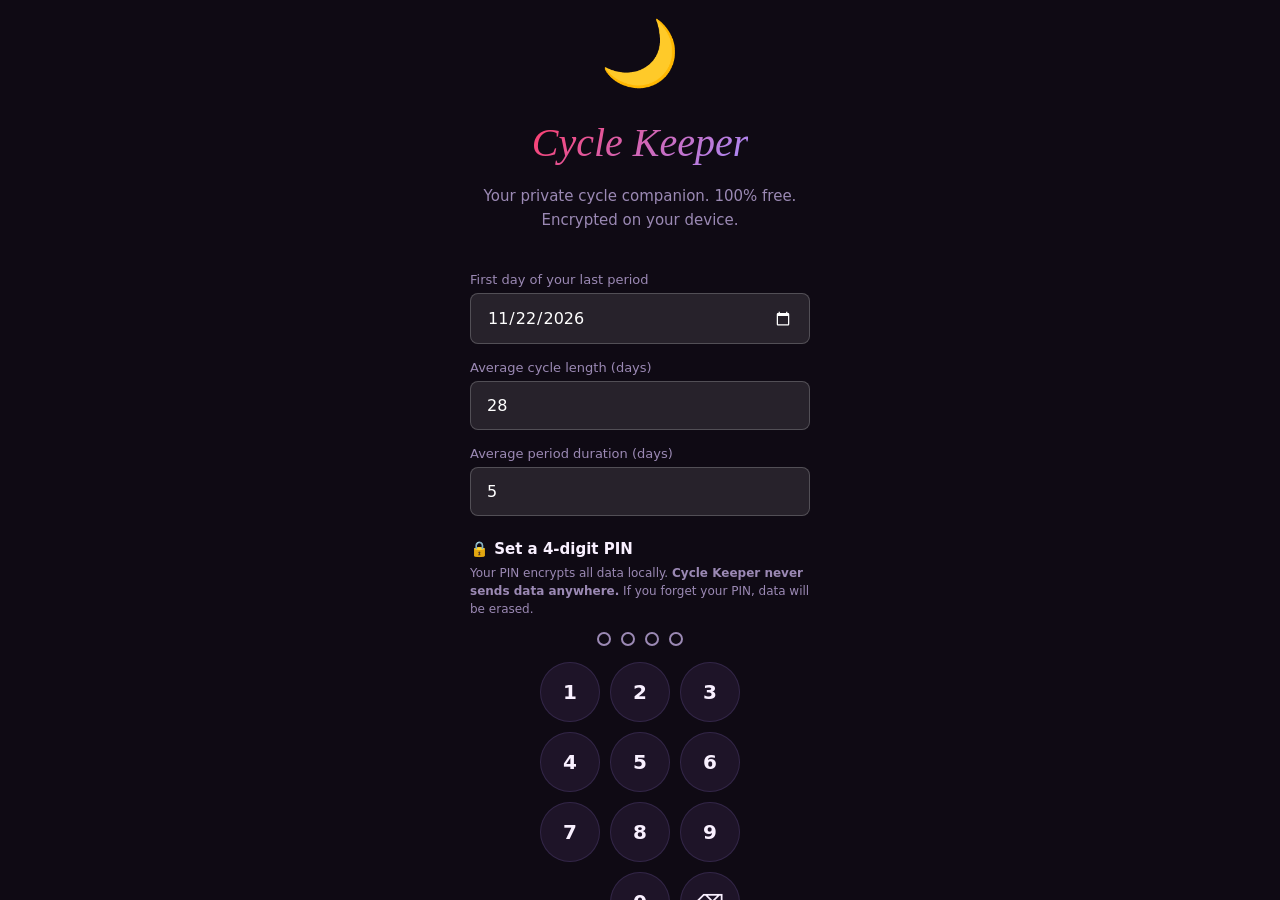
==== index.html @ 3907919e "Update references from Luna to Cycle Keeper for consistency across the application" ====
<!DOCTYPE html>
<html lang="en">
  <head>
    <meta charset="UTF-8" />
    <meta
      name="viewport"
      content="width=device-width, initial-scale=1.0, viewport-fit=cover"
    />

    <meta
      http-equiv="Content-Security-Policy"
      content="
    default-src 'none';
    script-src 'self' 'unsafe-inline';
    style-src 'self' 'unsafe-inline';
    font-src 'self' data:;
    img-src 'self' data:;
    manifest-src 'self';
    connect-src 'none';
    object-src 'none';
    base-uri 'self';
    form-action 'none';
  "
    />

    <meta name="apple-mobile-web-app-capable" content="yes" />
    <meta
      name="apple-mobile-web-app-status-bar-style"
      content="black-translucent"
    />
    <meta name="apple-mobile-web-app-title" content="Cycle Keeper" />
    <meta
      name="description"
      content="Her Cycle Keeper — Private, AES-encrypted period and cycle tracker. Zero data collection. Forever free."
    />

    <!-- Open Graph / Social Sharing -->
    <meta property="og:type" content="website" />
    <meta
      property="og:title"
      content="Her Cycle Keeper — Private Period & Cycle Tracker"
    />
    <meta
      property="og:description"
      content="AES-encrypted period tracker. Track your cycle with complete privacy. No accounts, no tracking, forever free."
    />
    <meta property="og:url" content="https://hercyclekeeper.web.app" />
    <meta
      property="og:image"
      content="https://hercyclekeeper.web.app/icons/icon-192.png"
    />

    <!-- Twitter Card -->
    <meta name="twitter:card" content="summary_large_image" />
    <meta
      name="twitter:title"
      content="Luna — Private Period & Cycle Tracker"
    />
    <meta
      name="twitter:description"
      content="AES-encrypted period tracker with zero data collection. Track your cycle privately, forever free."
    />
    <meta
      name="twitter:image"
      content="https://luna-cycle.app/icons/icon-192.png"
    />

    <!-- Canonical URL -->
    <link rel="canonical" href="https://luna-cycle.app" />

    <link rel="manifest" href="manifest.json" />
    <link rel="apple-touch-icon" href="icons/icon-192.png" />
    <title>Her Cycle Keeper — Private Period & Cycle Tracker</title>

    <!-- JSON-LD Schema for Search Engines -->
    <script type="application/ld+json">
      {
        "@context": "https://schema.org",
        "@type": "SoftwareApplication",
        "name": "Luna",
        "description": "Private, AES-encrypted period and cycle tracker. Zero data collection, forever free.",
        "url": "https://luna-cycle.app",
        "applicationCategory": "HealthApplication",
        "operatingSystem": "Web",
        "offers": {
          "@type": "Offer",
          "price": "0",
          "priceCurrency": "USD"
        },
        "aggregateRating": {
          "@type": "AggregateRating",
          "ratingValue": "5",
          "ratingCount": "1"
        },
        "image": "https://hercyclekeeper.web.app/icons/icon-192.png"
      }
    </script>

    <!-- PWA Install Prompt Listener - Must be early to catch the event -->
    <script>
      let deferredPrompt = null;

      // Check if app is already installed and hide button
      if (
        localStorage.getItem("luna_app_installed") === "true" ||
        window.matchMedia("(display-mode: standalone)").matches ||
        window.navigator.standalone === true
      ) {
        // Running as installed app or previously marked as installed
        window.addEventListener("DOMContentLoaded", () => {
          const btn = document.getElementById("install-btn");
          if (btn) btn.style.display = "none";
        });
      }

      window.addEventListener("beforeinstallprompt", (e) => {
        console.log(
          "✅ beforeinstallprompt event fired - PWA can be installed"
        );
        e.preventDefault();
        deferredPrompt = e;
      });

      window.addEventListener("appinstalled", () => {
        console.log("✅ App installed successfully");
        deferredPrompt = null;
        localStorage.setItem("luna_app_installed", "true");
        const btn = document.getElementById("install-btn");
        if (btn) btn.style.display = "none";
      });
    </script>

    <style>
      @font-face {
        font-family: "LunaDisplay";
        src: local("Georgia"), local("Times New Roman");
        font-weight: 400 700;
      }

      :root {
        --rose: #ff3d6b;
        --rose-light: #ff7096;
        --rose-pale: #ffe8ee;
        --coral: #ff6b4a;
        --amber: #ffb347;
        --lavender: #a78bfa;
        --teal: #2dd4bf;
        --fertile-green: #34d399;
        --ovulation: #f59e0b;
        --bg: #0f0a14;
        --bg2: #1a1025;
        --bg3: #231530;
        --card: #1e1428;
        --text: #f9f0ff;
        --text-muted: #9b89b4;
        --border: rgba(167, 139, 250, 0.15);
        --danger: #ff3d6b;
        --success: #34d399;
      }

      * {
        margin: 0;
        padding: 0;
        box-sizing: border-box;
        -webkit-tap-highlight-color: transparent;
      }

      body {
        font-family: "DM Sans", "Segoe UI", system-ui, sans-serif;
        background: var(--bg);
        color: var(--text);
        min-height: 100vh;
        overflow-x: hidden;
      }

      #app {
        position: relative;
        z-index: 1;
        max-width: 30rem;
        margin: 0 auto;
        padding: 0 0 6.25rem;
      }

      #lock-screen {
        position: fixed;
        inset: 0;
        background: var(--bg);
        z-index: 300;
        display: flex;
        flex-direction: column;
        align-items: center;
        justify-content: center;
        padding: 2rem 1.5rem;
        text-align: center;
      }
      #lock-screen.hidden {
        display: none;
      }

      .lock-icon {
        font-size: 3.5rem;
        margin-bottom: 1rem;
        animation: float 3s ease-in-out infinite;
      }
      @keyframes float {
        0%,
        100% {
          transform: translateY(0);
        }
        50% {
          transform: translateY(-0.5rem);
        }
      }

      .lock-logo {
        font-family: Georgia, serif;
        font-style: italic;
        font-size: 2.375rem;
        background: linear-gradient(135deg, var(--rose), var(--lavender));
        -webkit-background-clip: text;
        -webkit-text-fill-color: transparent;
        background-clip: text;
        margin-bottom: 0.5rem;
      }
      .lock-sub {
        font-size: 0.875rem;
        color: var(--text-muted);
        margin-bottom: 2rem;
        line-height: 1.6;
      }

      .pin-label {
        font-size: 0.8125rem;
        color: var(--text-muted);
        margin-bottom: 0.625rem;
      }
      .pin-dots {
        display: flex;
        gap: 0.875rem;
        justify-content: center;
        margin-bottom: 1.75rem;
      }
      .pin-dot {
        width: 1rem;
        height: 1rem;
        border-radius: 50%;
        border: 0.0625rem solid var(--text-muted);
        background: transparent;
        transition: all 0.2s;
      }
      .pin-dot.filled {
        background: var(--rose);
        border-color: var(--rose);
      }
      .pin-dot.error {
        background: var(--danger);
        border-color: var(--danger);
        animation: shake 0.4s ease;
      }
      @keyframes shake {
        0%,
        100% {
          transform: translateX(0);
        }
        25% {
          transform: translateX(-0.375rem);
        }
        75% {
          transform: translateX(0.375rem);
        }
      }

      .numpad {
        display: grid;
        grid-template-columns: repeat(3, 4.5rem);
        gap: 0.75rem;
        justify-content: center;
      }
      .num-btn {
        width: 4.5rem;
        height: 4.5rem;
        background: var(--card);
        border: 0.0625rem solid var(--border);
        border-radius: 50%;
        display: flex;
        flex-direction: column;
        align-items: center;
        justify-content: center;
        font-size: 1.375rem;
        font-weight: 600;
        cursor: pointer;
        transition: all 0.15s;
        user-select: none;
        color: var(--text);
      }
      .num-btn:active {
        transform: scale(0.88);
        background: rgba(255, 61, 107, 0.2);
        border-color: var(--rose);
      }
      .num-btn.del {
        font-size: 1.125rem;
      }
      .num-btn.empty {
        visibility: hidden;
      }

      .lock-error {
        margin-top: 1rem;
        font-size: 0.8125rem;
        color: var(--danger);
        min-height: 1.25rem;
        transition: opacity 0.3s;
      }

      .lock-first-time {
        margin-top: 1.25rem;
        font-size: 0.8125rem;
        color: var(--text-muted);
        line-height: 1.6;
      }
      .lock-first-time strong {
        color: var(--lavender);
      }

      #onboarding {
        position: fixed;
        inset: 0;
        background: var(--bg);
        z-index: 200;
        display: flex;
        flex-direction: column;
        align-items: center;
        justify-content: flex-start;
        padding: calc(env(safe-area-inset-top) + 1rem) 1.5rem
          calc(env(safe-area-inset-bottom) + 1.25rem);
        gap: 0.5rem;
        text-align: center;
        overflow-y: auto;
      }
      #onboarding.hidden {
        display: none;
      }

      .onboard-moon {
        font-size: 4rem;
        margin-bottom: 1.25rem;
        animation: pulse 3s ease-in-out infinite;
      }
      @keyframes pulse {
        0%,
        100% {
          transform: scale(1);
        }
        50% {
          transform: scale(1.08);
        }
      }
      .onboard-logo {
        font-family: Georgia, serif;
        font-style: italic;
        font-size: 2.5rem;
        background: linear-gradient(135deg, var(--rose), var(--lavender));
        -webkit-background-clip: text;
        -webkit-text-fill-color: transparent;
        background-clip: text;
        margin-bottom: 0.625rem;
      }
      .onboard-sub {
        font-size: 0.9375rem;
        color: var(--text-muted);
        margin-bottom: 2rem;
        line-height: 1.6;
        max-width: 20rem;
      }
      .onboard-form {
        width: 100%;
        max-width: 21.25rem;
        text-align: left;
      }
      .onboard-form label {
        font-size: 0.8125rem;
        color: var(--text-muted);
        display: block;
        margin-bottom: 0.375rem;
      }
      .onboard-form input {
        width: 100%;
        background: rgba(255, 255, 255, 0.1);
        border: 0.0625rem solid rgba(255, 255, 255, 0.2);
        border-radius: 0.5rem;
        padding: 0.875rem 1rem;
        color: white;
        font-family: inherit;
        font-size: 1rem;
        outline: none;
        margin-bottom: 1rem;
      }
      .onboard-form input:focus {
        border-color: rgba(255, 61, 107, 0.6);
      }
      .onboard-form input[type="date"]::-webkit-calendar-picker-indicator {
        filter: invert(1);
      }

      .pin-setup-title {
        font-size: 0.9375rem;
        font-weight: 600;
        margin: 0.5rem 0 0.375rem;
        color: var(--text);
      }
      .pin-setup-sub {
        font-size: 0.75rem;
        color: var(--text-muted);
        margin-bottom: 0.875rem;
        line-height: 1.5;
      }

      .setup-pin-wrap {
        display: flex;
        gap: 0.625rem;
        justify-content: center;
        margin-bottom: 1rem;
      }
      .setup-pin-dot {
        width: 0.875rem;
        height: 0.875rem;
        border-radius: 50%;
        border: 0.125rem solid var(--text-muted);
        background: transparent;
        transition: all 0.2s;
      }
      .setup-pin-dot.filled {
        background: var(--lavender);
        border-color: var(--lavender);
      }

      .onboard-numpad {
        display: grid;
        grid-template-columns: repeat(3, 3.75rem);
        gap: 0.625rem;
        justify-content: center;
        margin-bottom: 1rem;
      }
      .onboard-numpad .num-btn {
        width: 3.75rem;
        height: 3.75rem;
        font-size: 1.25rem;
      }

      .onboard-start {
        width: 100%;
        background: linear-gradient(135deg, var(--rose), #c82050);
        color: white;
        border: none;
        border-radius: 1rem;
        padding: 1rem;
        font-family: inherit;
        font-size: 1rem;
        font-weight: 600;
        cursor: pointer;
        transition: all 0.2s;
        margin-top: 0.25rem;
      }
      .onboard-start:active {
        transform: scale(0.97);
      }
      .onboard-start:disabled {
        opacity: 0.4;
        cursor: not-allowed;
      }
      .privacy-note {
        font-size: 0.6875rem;
        color: var(--text-muted);
        margin-top: 0.875rem;
        line-height: 1.6;
        max-width: 20rem;
      }
      .privacy-note span {
        color: var(--teal);
      }

      #timeout-banner {
        position: fixed;
        top: 0;
        left: 50%;
        transform: translateX(-50%);
        width: 100%;
        max-width: 30rem;
        background: rgba(245, 158, 11, 0.15);
        border-bottom: 0.0625rem solid rgba(245, 158, 11, 0.4);
        padding: 0.625rem 1rem;
        font-size: 0.8125rem;
        color: var(--amber);
        display: none;
        z-index: 99;
        text-align: center;
      }
      #timeout-banner.visible {
        display: block;
      }

      #modal-overlay {
        position: fixed;
        inset: 0;
        background: rgba(0, 0, 0, 0.7);
        backdrop-filter: blur(0.5rem);
        z-index: 400;
        display: flex;
        align-items: center;
        justify-content: center;
        padding: 1.5rem;
        opacity: 0;
        pointer-events: none;
        transition: opacity 0.2s;
      }
      #modal-overlay.visible {
        opacity: 1;
        pointer-events: all;
      }
      .modal-box {
        background: var(--card);
        border: 0.0625rem solid var(--border);
        border-radius: 1.5rem;
        padding: 1.75rem 1.5rem;
        max-width: 20rem;
        width: 100%;
        text-align: center;
        transform: translateY(1.25rem);
        transition: transform 0.25s;
      }
      #modal-overlay.visible .modal-box {
        transform: translateY(0);
      }
      .modal-icon {
        font-size: 2.5rem;
        margin-bottom: 0.75rem;
      }
      .modal-title {
        font-family: Georgia, serif;
        font-size: 1.25rem;
        margin-bottom: 0.5rem;
      }
      .modal-msg {
        font-size: 0.875rem;
        color: var(--text-muted);
        line-height: 1.6;
        margin-bottom: 1.375rem;
      }
      .modal-btns {
        display: flex;
        gap: 0.625rem;
      }
      .modal-btn {
        flex: 1;
        padding: 0.8125rem;
        border-radius: 0.875rem;
        border: none;
        font-family: inherit;
        font-size: 0.875rem;
        font-weight: 600;
        cursor: pointer;
        transition: all 0.2s;
      }
      .modal-btn.primary {
        background: linear-gradient(135deg, var(--rose), #c82050);
        color: white;
      }
      .modal-btn.secondary {
        background: rgba(255, 255, 255, 0.08);
        color: var(--text);
      }
      .modal-btn:active {
        transform: scale(0.95);
      }

      .header {
        padding: 1.25rem 1.25rem 0;
        display: flex;
        align-items: center;
        justify-content: space-between;
      }
      .logo {
        font-family: Georgia, serif;
        font-style: italic;
        font-size: 1.75rem;
        background: linear-gradient(135deg, var(--rose), var(--lavender));
        -webkit-background-clip: text;
        -webkit-text-fill-color: transparent;
        background-clip: text;
      }

      .status-card {
        margin: 1.25rem 1rem 0;
        background: linear-gradient(135deg, #2a1040 0%, #1a0828 100%);
        border: 0.0625rem solid var(--border);
        border-radius: 1.5rem;
        padding: 1.375rem 1.375rem 1.25rem;
        position: relative;
        overflow: hidden;
      }
      .status-phase {
        font-size: 0.75rem;
        text-transform: uppercase;
        letter-spacing: 0.125rem;
        color: var(--text-muted);
        margin-bottom: 0.375rem;
      }
      .status-title {
        font-family: Georgia, serif;
        font-size: 1.625rem;
        font-weight: 700;
        margin-bottom: 0.25rem;
      }
      .status-subtitle {
        font-size: 0.875rem;
        color: var(--text-muted);
        margin-bottom: 1.125rem;
      }
      .status-row {
        display: flex;
        gap: 0.75rem;
      }
      .status-pill {
        flex: 1;
        background: rgba(255, 255, 255, 0.07);
        border-radius: 0.875rem;
        padding: 0.625rem 0.75rem;
        text-align: center;
      }
      .status-pill .val {
        font-size: 1.375rem;
        font-weight: 600;
        line-height: 1;
      }
      .status-pill .lbl {
        font-size: 0.6875rem;
        color: var(--text-muted);
        margin-top: 0.1875rem;
      }

      .cycle-bar-wrap {
        margin: 1.125rem 1rem 0;
        background: var(--card);
        border: 0.0625rem solid var(--border);
        border-radius: 1rem;
        padding: 1rem 1.125rem;
      }
      .cycle-bar-labels {
        display: flex;
        justify-content: space-between;
        font-size: 0.6875rem;
        color: var(--text-muted);
        margin-bottom: 0.625rem;
        text-transform: uppercase;
        letter-spacing: 0.0625rem;
      }
      .cycle-bar {
        height: 0.625rem;
        background: rgba(255, 255, 255, 0.08);
        border-radius: 999px;
        overflow: hidden;
        position: relative;
      }
      .bar-legend {
        display: flex;
        flex-wrap: wrap;
        gap: 0.5rem;
        margin-top: 0.75rem;
      }
      .legend-item {
        display: flex;
        align-items: center;
        gap: 0.3125rem;
        font-size: 0.6875rem;
        color: var(--text-muted);
      }
      .legend-dot {
        width: 0.5rem;
        height: 0.5rem;
        border-radius: 50%;
        flex-shrink: 0;
      }
      .today-marker {
        position: absolute;
        top: -0.1875rem;
        width: 0.125rem;
        height: 1rem;
        background: white;
        border-radius: 0.125rem;
      }

      .calendar-wrap {
        margin: 2rem 1rem 0;
      }
      .cal-header {
        display: flex;
        align-items: center;
        justify-content: space-between;
        margin-bottom: 1rem;
      }
      .cal-month {
        font-family: Georgia, serif;
        font-size: 1.25rem;
        font-weight: 700;
      }
      .cal-nav {
        display: flex;
        gap: 0.5rem;
      }
      .cal-nav-btn {
        width: 2.25rem;
        height: 2.25rem;
        background: var(--card);
        border: 0.0625rem solid var(--border);
        border-radius: 0.625rem;
        display: flex;
        align-items: center;
        justify-content: center;
        cursor: pointer;
        font-size: 1rem;
        transition: all 0.2s;
        color: var(--text);
      }
      .cal-nav-btn:active {
        transform: scale(0.9);
        background: var(--rose);
      }
      .cal-weekdays {
        display: grid;
        grid-template-columns: repeat(7, 1fr);
        text-align: center;
        font-size: 0.6875rem;
        text-transform: uppercase;
        letter-spacing: 0.0625rem;
        color: var(--text-muted);
        margin-bottom: 0.5rem;
        padding: 0 0.125rem;
      }
      .cal-grid {
        display: grid;
        grid-template-columns: repeat(7, 1fr);
        gap: 0.1875rem;
        padding: 0 0.125rem;
      }
      .cal-day {
        aspect-ratio: 1;
        display: flex;
        align-items: center;
        justify-content: center;
        border-radius: 50%;
        font-size: 0.875rem;
        font-weight: 500;
        cursor: pointer;
        position: relative;
        transition: all 0.18s;
        user-select: none;
      }
      .cal-day:active {
        transform: scale(0.85);
      }
      .cal-day.empty {
        pointer-events: none;
      }
      .cal-day.other-month {
        color: rgba(255, 255, 255, 0.2);
      }
      .cal-day.period {
        background: linear-gradient(
          135deg,
          rgba(255, 61, 107, 0.85),
          rgba(255, 107, 74, 0.85)
        );
        color: white;
      }
      .cal-day.fertile {
        background: rgba(52, 211, 153, 0.2);
        color: #34d399;
        border: 0.09375rem solid rgba(52, 211, 153, 0.4);
      }
      .cal-day.ovulation {
        background: rgba(245, 158, 11, 0.85);
        color: white;
      }
      .cal-day.predicted-period {
        background: rgba(255, 61, 107, 0.15);
        color: var(--rose-light);
        border: 0.09375rem dashed rgba(255, 61, 107, 0.5);
      }
      .cal-day.today::after {
        content: "";
        position: absolute;
        bottom: 0.125rem;
        width: 0.25rem;
        height: 0.25rem;
        background: white;
        border-radius: 50%;
      }
      .cal-day.has-log::before {
        content: "";
        position: absolute;
        top: 0.125rem;
        right: 0.125rem;
        width: 0.3125rem;
        height: 0.3125rem;
        background: var(--lavender);
        border-radius: 50%;
      }
      .cal-day.selected-log {
        box-shadow: 0 0 0 0.15625rem var(--lavender);
      }

      .log-panel {
        margin: 0.875rem 1rem 0;
        background: var(--card);
        border: 0.0625rem solid var(--border);
        border-radius: 1.25rem;
        padding: 1.125rem;
        display: none;
        animation: slideUp 0.25s ease;
      }
      .log-panel.visible {
        display: block;
      }
      @keyframes slideUp {
        from {
          opacity: 0;
          transform: translateY(0.75rem);
        }
        to {
          opacity: 1;
          transform: translateY(0);
        }
      }
      .log-date-title {
        font-family: Georgia, serif;
        font-size: 1.125rem;
        margin-bottom: 0.875rem;
      }
      .log-options {
        display: grid;
        grid-template-columns: repeat(3, 1fr);
        gap: 0.5rem;
        margin-bottom: 0.875rem;
      }
      .log-btn {
        padding: 0.625rem 0.375rem;
        border-radius: 0.75rem;
        text-align: center;
        background: rgba(255, 255, 255, 0.06);
        border: 0.09375rem solid var(--border);
        cursor: pointer;
        font-size: 0.75rem;
        transition: all 0.2s;
        user-select: none;
      }
      .log-btn .icon {
        font-size: 1.25rem;
        display: block;
        margin-bottom: 0.25rem;
      }
      #log-flow-icon {
        display: block;
        white-space: nowrap;
        letter-spacing: -0.22em;
        color: var(--rose);
      }
      .log-btn:active {
        transform: scale(0.93);
      }
      .log-btn.active-flow {
        border-color: var(--rose);
        background: rgba(255, 61, 107, 0.15);
        color: var(--rose-light);
      }
      .log-btn.active-symptom {
        border-color: var(--lavender);
        background: rgba(167, 139, 250, 0.15);
        color: var(--lavender);
      }
      .log-btn.active-mood {
        border-color: var(--teal);
        background: rgba(45, 212, 191, 0.15);
        color: var(--teal);
      }
      .log-btn.mood-btn {
        grid-column: auto;
      }
      .mood-sub {
        display: block;
        font-size: 0.6875rem;
        color: var(--text-muted);
        margin-top: 0.125rem;
      }
      .mood-modal-wrap {
        margin-top: 0.5rem;
      }
      .mood-modal-value {
        font-size: 0.8125rem;
        margin-bottom: 0.5rem;
        color: var(--text-muted);
      }
      .mood-modal-slider {
        width: 100%;
        cursor: pointer;
      }
      .flow-modal-wrap {
        margin-top: 0.5rem;
      }
      .flow-modal-value {
        font-size: 0.8125rem;
        margin-bottom: 0.5rem;
        color: var(--text-muted);
        white-space: nowrap;
        letter-spacing: -0.22em;
      }
      .flow-modal-slider {
        width: 100%;
        cursor: pointer;
      }
      .pain-modal-wrap {
        margin-top: 0.5rem;
      }
      .pain-modal-value {
        font-size: 0.8125rem;
        margin-bottom: 0.5rem;
        color: var(--text-muted);
      }
      .pain-modal-slider {
        width: 100%;
        cursor: pointer;
      }
      .log-note {
        width: 100%;
        background: rgba(255, 255, 255, 0.05);
        border: 0.0625rem solid var(--border);
        border-radius: 0.75rem;
        padding: 0.625rem 0.875rem;
        color: var(--text);
        font-family: inherit;
        font-size: 0.875rem;
        resize: none;
        outline: none;
        margin-bottom: 0.625rem;
      }
      .log-note:focus {
        border-color: rgba(167, 139, 250, 0.5);
      }
      .log-save-btn {
        width: 100%;
        background: linear-gradient(135deg, var(--rose), #c82050);
        color: white;
        border: none;
        border-radius: 0.875rem;
        padding: 0.8125rem;
        font-family: inherit;
        font-size: 0.9375rem;
        font-weight: 600;
        cursor: pointer;
        transition: all 0.2s;
      }
      .log-save-btn:active {
        transform: scale(0.97);
      }
      .note-limit {
        font-size: 0.6875rem;
        color: var(--text-muted);
        text-align: right;
        margin-top: -0.5rem;
        margin-bottom: 0.5rem;
      }

      .insights-wrap {
        margin: 1rem 1rem 0;
        display: none;
      }
      .insights-wrap.visible {
        display: block;
      }
      .insight-card {
        background: var(--card);
        border: 0.0625rem solid var(--border);
        border-radius: 1.25rem;
        padding: 1.125rem;
        margin-bottom: 0.75rem;
        overflow: visible;
      }
      .insight-card h3 {
        font-family: Georgia, serif;
        font-size: 1rem;
        margin-bottom: 0.75rem;
      }
      .stat-grid {
        display: grid;
        grid-template-columns: 1fr 1fr;
        gap: 0.625rem;
      }
      .stat-box {
        background: rgba(255, 255, 255, 0.05);
        border-radius: 0.875rem;
        padding: 0.875rem;
        text-align: center;
      }
      .stat-box .big {
        font-size: 1.75rem;
        font-weight: 700;
        line-height: 1;
        margin-bottom: 0.25rem;
      }
      .stat-box .sm {
        font-size: 0.6875rem;
        color: var(--text-muted);
        text-transform: uppercase;
        letter-spacing: 0.0625rem;
      }
      .history-row {
        display: flex;
        justify-content: space-between;
        align-items: center;
        padding: 0.625rem 0;
        border-bottom: 0.0625rem solid var(--border);
        font-size: 0.875rem;
      }
      .history-row:last-child {
        border-bottom: none;
      }
      .history-len {
        font-weight: 600;
        padding: 0.1875rem 0.625rem;
        border-radius: 0.5rem;
        font-size: 0.8125rem;
      }
      .info-box {
        background: rgba(167, 139, 250, 0.1);
        border: 0.0625rem solid rgba(167, 139, 250, 0.25);
        border-radius: 0.875rem;
        padding: 0.875rem;
        font-size: 0.8125rem;
        color: #c4b5fd;
        line-height: 1.6;
      }

      .settings-wrap {
        margin: 1rem 1rem 0;
        display: none;
      }
      .settings-wrap.visible {
        display: block;
      }
      .settings-section {
        background: var(--card);
        border: 0.0625rem solid var(--border);
        border-radius: 1.25rem;
        padding: 1.125rem;
        margin-bottom: 0.75rem;
      }
      .settings-section h3 {
        font-family: Georgia, serif;
        font-size: 1rem;
        margin-bottom: 1rem;
      }
      .field-label {
        font-size: 0.8125rem;
        color: var(--text-muted);
        margin-bottom: 0.375rem;
      }
      .field-input {
        width: 100%;
        background: rgba(255, 255, 255, 0.1);
        border: 0.0625rem solid rgba(255, 255, 255, 0.2);
        border-radius: 0.5rem;
        padding: 0.75rem 0.875rem;
        color: white;
        font-family: inherit;
        font-size: 0.9375rem;
        outline: none;
        margin-bottom: 0.875rem;
      }
      .field-input:focus {
        border-color: rgba(255, 61, 107, 0.5);
      }
      .field-input[type="date"]::-webkit-calendar-picker-indicator {
        filter: invert(1);
      }
      .apply-btn {
        width: 100%;
        background: linear-gradient(135deg, var(--rose), #c82050);
        color: white;
        border: none;
        border-radius: 0.875rem;
        padding: 0.8125rem;
        font-family: inherit;
        font-size: 0.9375rem;
        font-weight: 600;
        cursor: pointer;
        transition: all 0.2s;
      }
      .apply-btn:active {
        transform: scale(0.97);
      }
      .danger-btn {
        width: 100%;
        background: rgba(255, 61, 107, 0.1);
        border: 0.0625rem solid rgba(255, 61, 107, 0.4);
        color: var(--rose);
        border-radius: 0.875rem;
        padding: 0.8125rem;
        font-family: inherit;
        font-size: 0.9375rem;
        font-weight: 600;
        cursor: pointer;
        transition: all 0.2s;
        margin-top: 0.625rem;
      }
      .danger-btn:active {
        transform: scale(0.97);
      }
      .sec-badge {
        display: inline-flex;
        align-items: center;
        gap: 0.375rem;
        background: rgba(52, 211, 153, 0.12);
        border: 0.0625rem solid rgba(52, 211, 153, 0.3);
        border-radius: 0.5rem;
        padding: 0.25rem 0.625rem;
        font-size: 0.6875rem;
        color: var(--teal);
        margin-bottom: 0.75rem;
      }

      .bottom-nav {
        position: fixed;
        bottom: 0;
        left: 50%;
        transform: translateX(-50%);
        width: 100%;
        max-width: 30rem;
        background: rgba(26, 16, 37, 0.92);
        backdrop-filter: blur(1.25rem);
        -webkit-backdrop-filter: blur(1.25rem);
        border-top: 0.0625rem solid var(--border);
        display: flex;
        padding: 0.625rem 0 max(0.625rem, env(safe-area-inset-bottom));
        z-index: 100;
      }
      .bnav-item {
        flex: 1;
        display: flex;
        flex-direction: column;
        align-items: center;
        gap: 0.1875rem;
        cursor: pointer;
        font-size: 0.625rem;
        color: var(--text-muted);
        transition: all 0.2s;
        user-select: none;
        padding: 0.25rem 0;
      }
      .bnav-item .icon {
        width: 1.5rem;
        height: 1.5rem;
        display: flex;
        align-items: center;
        justify-content: center;
        stroke: currentColor;
        stroke-width: 1.5;
        fill: none;
        line-height: 1;
      }
      .bnav-item.active {
        color: var(--rose-light);
      }

      @media (min-width: 600px) {
        #app,
        .bottom-nav {
          max-width: 37.5rem;
        }
        .cal-day {
          font-size: 0.9375rem;
        }
      }
    </style>
  </head>
  <body>
    <div id="timeout-banner">
      ⏱️ Session expires in <span id="timeout-count">60</span>s of inactivity —
      tap to reset
    </div>

    <div id="modal-overlay">
      <div class="modal-box">
        <div class="modal-icon" id="modal-icon">⚠️</div>
        <div class="modal-title" id="modal-title">Are you sure?</div>
        <div class="modal-msg" id="modal-msg"></div>
        <div class="modal-btns">
          <button class="modal-btn secondary" id="modal-cancel">Cancel</button>
          <button class="modal-btn primary" id="modal-confirm">Confirm</button>
        </div>
      </div>
    </div>

    <div id="lock-screen">
      <div class="lock-icon" id="lock-icon">🔐</div>
      <div class="lock-logo">Cycle Keeper</div>
      <div class="lock-sub" id="lock-sub">
        Enter your PIN to unlock<br />your private health data
      </div>
      <div class="pin-label" id="pin-label">PIN</div>
      <div class="pin-dots" id="pin-dots">
        <div class="pin-dot" id="d0"></div>
        <div class="pin-dot" id="d1"></div>
        <div class="pin-dot" id="d2"></div>
        <div class="pin-dot" id="d3"></div>
      </div>
      <div class="numpad" id="numpad">
        <div class="num-btn" onclick="pinInput('1')">1</div>
        <div class="num-btn" onclick="pinInput('2')">2</div>
        <div class="num-btn" onclick="pinInput('3')">3</div>
        <div class="num-btn" onclick="pinInput('4')">4</div>
        <div class="num-btn" onclick="pinInput('5')">5</div>
        <div class="num-btn" onclick="pinInput('6')">6</div>
        <div class="num-btn" onclick="pinInput('7')">7</div>
        <div class="num-btn" onclick="pinInput('8')">8</div>
        <div class="num-btn" onclick="pinInput('9')">9</div>
        <div class="num-btn empty"></div>
        <div class="num-btn" onclick="pinInput('0')">0</div>
        <div class="num-btn del" onclick="pinDelete()">⌫</div>
      </div>
      <div class="lock-error" id="lock-error"></div>
      <div style="text-align: center; margin-top: 1.25rem">
        <button
          onclick="forgotPinFlow()"
          style="
            background: none;
            border: none;
            color: var(--text-muted);
            font-size: 0.8125rem;
            cursor: pointer;
            text-decoration: underline;
            padding: 0;
          "
        >
          Forgot PIN?
        </button>
      </div>
    </div>

    <!-- ONBOARDING -->
    <div id="onboarding" class="hidden">
      <div class="onboard-moon">🌙</div>
      <div class="onboard-logo">Cycle Keeper</div>
      <p class="onboard-sub">
        Your private cycle companion. 100% free. Encrypted on your device.
      </p>
      <div class="onboard-form">
        <label for="ob-last-period">First day of your last period</label>
        <input type="date" id="ob-last-period" autocomplete="off" />
        <label for="ob-cycle-len">Average cycle length (days)</label>
        <input
          type="number"
          id="ob-cycle-len"
          value="28"
          min="20"
          max="45"
          autocomplete="off"
        />
        <label for="ob-period-dur">Average period duration (days)</label>
        <input
          type="number"
          id="ob-period-dur"
          value="5"
          min="1"
          max="10"
          autocomplete="off"
        />

        <div class="pin-setup-title">🔒 Set a 4-digit PIN</div>
        <div class="pin-setup-sub">
          Your PIN encrypts all data locally.
          <strong>Cycle Keeper never sends data anywhere.</strong> If you forget
          your PIN, data will be erased.
        </div>
        <div class="setup-pin-wrap" id="setup-pin-dots">
          <div class="setup-pin-dot" id="sp0"></div>
          <div class="setup-pin-dot" id="sp1"></div>
          <div class="setup-pin-dot" id="sp2"></div>
          <div class="setup-pin-dot" id="sp3"></div>
        </div>
        <div class="onboard-numpad">
          <div class="num-btn" onclick="setupPinInput('1')">1</div>
          <div class="num-btn" onclick="setupPinInput('2')">2</div>
          <div class="num-btn" onclick="setupPinInput('3')">3</div>
          <div class="num-btn" onclick="setupPinInput('4')">4</div>
          <div class="num-btn" onclick="setupPinInput('5')">5</div>
          <div class="num-btn" onclick="setupPinInput('6')">6</div>
          <div class="num-btn" onclick="setupPinInput('7')">7</div>
          <div class="num-btn" onclick="setupPinInput('8')">8</div>
          <div class="num-btn" onclick="setupPinInput('9')">9</div>
          <div class="num-btn empty"></div>
          <div class="num-btn" onclick="setupPinInput('0')">0</div>
          <div class="num-btn del" onclick="setupPinDelete()">⌫</div>
        </div>
        <button
          class="onboard-start"
          id="onboard-start-btn"
          onclick="startApp()"
          disabled
        >
          Start Tracking ✨
        </button>
      </div>
      <p class="privacy-note">
        🔒 <span>AES-256-GCM encrypted.</span> Data never leaves your device. No
        accounts, no tracking, forever free.
      </p>
    </div>

    <!-- MAIN APP -->
    <div id="app" style="display: none">
      <div class="header">
        <div class="logo">Cycle Keeper</div>
        <button
          id="install-btn"
          onclick="installApp()"
          style="
            background: linear-gradient(135deg, var(--rose), var(--coral));
            border: none;
            color: white;
            padding: 0.5rem 1rem;
            border-radius: 0.5rem;
            font-size: 0.75rem;
            font-weight: 600;
            cursor: pointer;
            transition: opacity 0.2s;
          "
        >
          Install App
        </button>
      </div>

      <!-- In-app Reminder Banner -->
      <div
        id="reminder-banner"
        style="
          display: none;
          background: linear-gradient(135deg, var(--amber), #f59e0b);
          padding: 0.875rem 1.25rem;
          border-radius: 0.75rem;
          margin: 0 1.25rem 1rem;
          color: white;
          font-weight: 600;
          text-align: center;
        "
      >
        ⏰ <span id="reminder-text">Your period is expected soon</span>
      </div>

      <div class="status-card">
        <div class="status-phase" id="status-phase">Current Phase</div>
        <div class="status-title" id="status-title">—</div>
        <div class="status-subtitle" id="status-subtitle">Loading…</div>
        <div class="status-row">
          <div class="status-pill">
            <div class="val" id="cycle-day">—</div>
            <div class="lbl">Cycle Day</div>
          </div>
          <div class="status-pill">
            <div class="val" id="days-until-next">—</div>
            <div class="lbl">Until Next</div>
          </div>
          <div class="status-pill">
            <div class="val" id="cycle-len-disp">—</div>
            <div class="lbl">Avg Length</div>
          </div>
        </div>
      </div>

      <div class="cycle-bar-wrap">
        <div class="cycle-bar-labels">
          <span>Day 1</span><span id="bar-cycle-end">Day 28</span>
        </div>
        <div class="cycle-bar" id="cycle-bar"></div>
        <div class="bar-legend">
          <div class="legend-item">
            <div class="legend-dot" style="background: var(--rose)"></div>
            Period
          </div>
          <div class="legend-item">
            <div
              class="legend-dot"
              style="background: var(--fertile-green)"
            ></div>
            Fertile
          </div>
          <div class="legend-item">
            <div class="legend-dot" style="background: var(--ovulation)"></div>
            Ovulation
          </div>
          <div class="legend-item">
            <div class="legend-dot" style="background: var(--lavender)"></div>
            Luteal
          </div>
        </div>
      </div>

      <!-- CALENDAR VIEW -->
      <div id="view-calendar">
        <div class="calendar-wrap">
          <div class="cal-header">
            <button class="cal-nav-btn" onclick="changeMonth(-1)">‹</button>
            <div class="cal-month" id="cal-month-label">—</div>
            <button class="cal-nav-btn" onclick="changeMonth(1)">›</button>
          </div>
          <div class="cal-weekdays">
            <div>Su</div>
            <div>Mo</div>
            <div>Tu</div>
            <div>We</div>
            <div>Th</div>
            <div>Fr</div>
            <div>Sa</div>
          </div>
          <div class="cal-grid" id="cal-grid"></div>
        </div>
        <div class="log-panel" id="log-panel">
          <div class="log-date-title" id="log-panel-date">Log for Today</div>
          <div class="log-options">
            <div class="log-btn" id="log-flow" onclick="showFlowModal()">
              <span class="icon" id="log-flow-icon">🩸</span>Flow
            </div>
            <div class="log-btn" id="log-headache" onclick="showPainModal()">
              <span class="icon" id="log-pain-icon">🤕</span>Pain
            </div>
            <div
              class="log-btn mood-btn"
              id="log-mood"
              onclick="showMoodModal()"
            >
              <span class="icon" id="log-mood-icon">😐</span>Mood
            </div>
          </div>
          <textarea
            class="log-note"
            id="log-note"
            rows="2"
            placeholder="Add a note…"
            maxlength="500"
            oninput="updateNoteCount()"
          ></textarea>
          <div class="note-limit" id="note-limit">0 / 500</div>
          <button class="log-save-btn" onclick="saveLog()">Save Entry</button>
        </div>
      </div>

      <!-- INSIGHTS VIEW -->
      <div class="insights-wrap" id="view-insights">
        <div class="insight-card">
          <h3>Cycle Stats</h3>
          <div class="stat-grid">
            <div class="stat-box">
              <div class="big" id="avg-cycle" style="color: var(--rose)">—</div>
              <div class="sm">Avg Length</div>
            </div>
            <div class="stat-box">
              <div class="big" id="avg-period" style="color: var(--lavender)">
                —
              </div>
              <div class="sm">Avg Period</div>
            </div>
            <div class="stat-box">
              <div class="big" id="tracked-cycles" style="color: var(--teal)">
                —
              </div>
              <div class="sm">Cycles Logged</div>
            </div>
            <div class="stat-box">
              <div
                class="big"
                id="fertile-window"
                style="color: var(--fertile-green)"
              >
                —
              </div>
              <div class="sm">Fertile Days</div>
            </div>
          </div>
        </div>
        <div class="insight-card">
          <h3>Symptom Tracking</h3>
          <div
            style="
              margin-bottom: 1rem;
              display: flex;
              gap: 0.5rem;
              align-items: center;
            "
          >
            <select
              id="pain-view-month"
              onchange="updatePainChart()"
              style="
                flex: 1;
                padding: 0.5rem;
                font-size: 0.875rem;
                background: rgba(255, 255, 255, 0.1);
                border: 1px solid rgba(255, 255, 255, 0.2);
                border-radius: 0.5rem;
                color: white;
                cursor: pointer;
              "
            >
              <option value="" style="background: #1a1a2e; color: white">
                All Months
              </option>
              <option value="0" style="background: #1a1a2e; color: white">
                January
              </option>
              <option value="1" style="background: #1a1a2e; color: white">
                February
              </option>
              <option value="2" style="background: #1a1a2e; color: white">
                March
              </option>
              <option value="3" style="background: #1a1a2e; color: white">
                April
              </option>
              <option value="4" style="background: #1a1a2e; color: white">
                May
              </option>
              <option value="5" style="background: #1a1a2e; color: white">
                June
              </option>
              <option value="6" style="background: #1a1a2e; color: white">
                July
              </option>
              <option value="7" style="background: #1a1a2e; color: white">
                August
              </option>
              <option value="8" style="background: #1a1a2e; color: white">
                September
              </option>
              <option value="9" style="background: #1a1a2e; color: white">
                October
              </option>
              <option value="10" style="background: #1a1a2e; color: white">
                November
              </option>
              <option value="11" style="background: #1a1a2e; color: white">
                December
              </option>
            </select>
            <select
              id="pain-view-year"
              onchange="updatePainChart()"
              style="
                flex: 1;
                padding: 0.5rem;
                font-size: 0.875rem;
                background: rgba(255, 255, 255, 0.1);
                border: 1px solid rgba(255, 255, 255, 0.2);
                border-radius: 0.5rem;
                color: white;
                cursor: pointer;
              "
            ></select>
          </div>
          <div id="pain-chart-container">
            <canvas
              id="pain-chart"
              style="width: 100%; max-height: 300px"
            ></canvas>
          </div>
          <div
            style="
              margin-top: 1rem;
              font-size: 0.75rem;
              color: var(--text-muted);
            "
          >
            <div
              style="
                display: flex;
                gap: 1rem;
                flex-wrap: wrap;
                justify-content: center;
              "
            >
              <span style="color: #ff3d6b">▮ Period</span>
              <span style="color: #ffd700">▮ Ovulation</span>
              <span style="color: #ff3d6b">▮ Flow</span>
              <span style="color: #ff6b4a">▮ Pain</span>
              <span style="color: #8b7fe8">▮ Mood</span>
            </div>
          </div>
        </div>
        <div class="insight-card">
          <h3>How Cycle Keeper Works</h3>
          <div class="info-box">
            Cycle Keeper estimates your fertile window by tracking cycle
            patterns.
            <strong>Ovulation</strong> is estimated ~14 days before your next
            period. <strong>Fertile days</strong> are calculated as day 8
            through (cycle length − 11).<br /><br />
            For regular 28-day cycles, this means days 8–17 are typically
            fertile, with ovulation around day 14.<br /><br />
            ⚠️ <strong>This is an estimation tool only.</strong> Not for
            contraception. Stress, illness &amp; medications can shift timing.
          </div>
        </div>
        <div class="insight-card">
          <h3>Cycle History</h3>
          <div id="cycle-history">
            <p style="color: var(--text-muted); font-size: 0.875rem">
              No history yet.
            </p>
          </div>
        </div>
      </div>

      <!-- SETTINGS VIEW -->
      <div class="settings-wrap" id="view-settings">
        <div class="settings-section">
          <h3>Cycle Settings</h3>
          <div class="field-label">Last period start date</div>
          <input
            class="field-input"
            type="date"
            id="s-last-period"
            autocomplete="off"
          />
          <div class="field-label">Average cycle length (days)</div>
          <input
            class="field-input"
            type="number"
            id="s-cycle-len"
            min="20"
            max="45"
            autocomplete="off"
          />
          <div class="field-label">Period duration (days)</div>
          <input
            class="field-input"
            type="number"
            id="s-period-dur"
            min="1"
            max="10"
            autocomplete="off"
          />
          <button class="apply-btn" onclick="applySettings()">
            Update Predictions
          </button>
        </div>
        <div class="settings-section">
          <h3>Security &amp; Privacy</h3>
          <div class="sec-badge">AES-256-GCM Encrypted</div>
          <div class="info-box" style="margin-bottom: 0.75rem">
            All data is encrypted with your PIN before being stored. Cycle
            Keeper uses the <strong>Web Crypto API</strong> — the same standard
            used by browsers for HTTPS.<br /><br />
            Zero data is sent to any server. No accounts. No analytics.
          </div>
          <button
            class="apply-btn"
            onclick="showChangePinModal()"
            style="
              background: linear-gradient(135deg, var(--lavender), #6d28d9);
              margin-bottom: 0;
            "
          >
            Change PIN
          </button>
          <button
            class="apply-btn"
            onclick="exportData()"
            style="
              background: linear-gradient(135deg, var(--teal), #0d9488);
              margin-top: 0.625rem;
              margin-bottom: 0.625rem;
            "
          >
            Export Encrypted Backup
          </button>
          <button
            class="apply-btn"
            onclick="importData()"
            style="
              background: linear-gradient(135deg, #34d399, #0d9488);
              margin-bottom: 0.625rem;
            "
          >
            Import Encrypted Backup
          </button>
          <div
            class="info-box"
            style="
              border-color: rgba(139, 92, 246, 0.35);
              background: rgba(139, 92, 246, 0.08);
              color: #c4b5fd;
              margin-bottom: 0.625rem;
            "
          >
            💾 <strong>Storage used:</strong>
            <span id="storage-usage">Calculating...</span>
          </div>
          <button class="danger-btn" onclick="confirmClear()">
            Erase All Data
          </button>
        </div>
        <div class="settings-section">
          <h3>Medical Disclaimer</h3>
          <div
            class="info-box"
            style="
              border-color: rgba(255, 179, 71, 0.35);
              background: rgba(255, 179, 71, 0.08);
              color: #fcd68a;
              margin-bottom: 0.75rem;
            "
          >
            ⚠️
            <strong
              >This app provides cycle estimations based on average biological
              patterns.</strong
            >
            It is <em>not</em> medical advice and must not be used as a
            substitute for professional medical consultation.<br /><br />
            Cycle Keeper predicts your cycle by tracking patterns and estimating
            ovulation timing. Actual cycle timing can vary due to stress,
            illness, medications, and many other factors.<br /><br />
            Do <strong>not</strong> use this app as a contraceptive or fertility
            guarantee. Always consult a qualified healthcare professional for
            medical decisions.
          </div>
          <div
            class="info-box"
            style="
              border-color: rgba(52, 211, 153, 0.3);
              background: rgba(52, 211, 153, 0.07);
              color: #6ee7b7;
            "
          >
            <strong>Privacy Guarantee</strong><br /><br />
            Cycle Keeper collects <strong>zero data</strong>. This app:<br />
            &nbsp;• Stores all data locally on your device only<br />
            &nbsp;• Has no servers, no accounts, no cloud storage<br />
            &nbsp;• Has no analytics, no tracking, no telemetry<br />
            &nbsp;• Has no ads, no third-party code<br />
            &nbsp;• Never transmits any data anywhere<br />
            &nbsp;• Is encrypted with your PIN via AES-256-GCM<br /><br />
            Your health data is yours alone.
          </div>
        </div>
        <div class="settings-section">
          <h3>About Cycle Keeper</h3>
          <div class="info-box">
            Cycle Keeper is free software built with care for privacy. Based on
            the
            <strong>Calendar Rhythm Method</strong> and
            <strong>Standard Days Method</strong> for cycle estimation. For
            informational purposes only.
          </div>
        </div>
      </div>
    </div>

    <div class="bottom-nav" id="bottom-nav" style="display: none">
      <div
        class="bnav-item active"
        id="bnav-calendar"
        onclick="switchTab('calendar')"
      >
        <span class="icon"
          ><svg
            viewBox="0 0 24 24"
            width="24"
            height="24"
            stroke="currentColor"
            stroke-width="1.5"
            fill="none"
            stroke-linecap="round"
          >
            <rect x="3" y="4" width="18" height="18" rx="2"></rect>
            <line x1="16" y1="2" x2="16" y2="6"></line>
            <line x1="8" y1="2" x2="8" y2="6"></line>
            <line x1="3" y1="10" x2="21" y2="10"></line></svg></span
        >Calendar
      </div>
      <div class="bnav-item" id="bnav-insights" onclick="switchTab('insights')">
        <span class="icon"
          ><svg
            viewBox="0 0 24 24"
            width="24"
            height="24"
            fill="none"
            xmlns="http://www.w3.org/2000/svg"
          >
            <path
              d="M21 21H3.8a.8.8 0 0 1-.8-.8V3"
              stroke="currentColor"
              stroke-width="1.5"
              stroke-miterlimit="10"
              stroke-linecap="round"
            ></path>
            <path
              d="M5.47 13.47a.75.75 0 1 0 1.06 1.06l-1.06-1.06ZM10 10l.53-.53a.75.75 0 0 0-1.06 0L10 10Zm4 4-.53.53a.75.75 0 0 0 1.06 0L14 14Zm7.53-6.47a.75.75 0 0 0-1.06-1.06l1.06 1.06Zm-15 7 4-4-1.06-1.06-4 4 1.06 1.06Zm2.94-4 4 4 1.06-1.06-4-4-1.06 1.06Zm5.06 4 7-7-1.06-1.06-7 7 1.06 1.06Z"
              stroke="currentColor"
              stroke-width="1"
              fill="none"
              stroke-linecap="round"
              stroke-linejoin="round"
            ></path></svg></span
        >Insights
      </div>
      <div class="bnav-item" id="bnav-settings" onclick="switchTab('settings')">
        <span class="icon"
          ><svg viewBox="0 0 50 50" width="24" height="24" fill="currentColor">
            <path
              d="M 22.205078 2 A 1.0001 1.0001 0 0 0 21.21875 2.8378906 L 20.246094 8.7929688 C 19.076509 9.1331971 17.961243 9.5922728 16.910156 10.164062 L 11.996094 6.6542969 A 1.0001 1.0001 0 0 0 10.708984 6.7597656 L 6.8183594 10.646484 A 1.0001 1.0001 0 0 0 6.7070312 11.927734 L 10.164062 16.873047 C 9.583454 17.930271 9.1142098 19.051824 8.765625 20.232422 L 2.8359375 21.21875 A 1.0001 1.0001 0 0 0 2.0019531 22.205078 L 2.0019531 27.705078 A 1.0001 1.0001 0 0 0 2.8261719 28.691406 L 8.7597656 29.742188 C 9.1064607 30.920739 9.5727226 32.043065 10.154297 33.101562 L 6.6542969 37.998047 A 1.0001 1.0001 0 0 0 6.7597656 39.285156 L 10.648438 43.175781 A 1.0001 1.0001 0 0 0 11.927734 43.289062 L 16.882812 39.820312 C 17.936999 40.39548 19.054994 40.857928 20.228516 41.201172 L 21.21875 47.164062 A 1.0001 1.0001 0 0 0 22.205078 48 L 27.705078 48 A 1.0001 1.0001 0 0 0 28.691406 47.173828 L 29.751953 41.1875 C 30.920633 40.838997 32.033372 40.369697 33.082031 39.791016 L 38.070312 43.291016 A 1.0001 1.0001 0 0 0 39.351562 43.179688 L 43.240234 39.287109 A 1.0001 1.0001 0 0 0 43.34375 37.996094 L 39.787109 33.058594 C 40.355783 32.014958 40.813915 30.908875 41.154297 29.748047 L 47.171875 28.693359 A 1.0001 1.0001 0 0 0 47.998047 27.707031 L 47.998047 22.207031 A 1.0001 1.0001 0 0 0 47.160156 21.220703 L 41.152344 20.238281 C 40.80968 19.078827 40.350281 17.974723 39.78125 16.931641 L 43.289062 11.933594 A 1.0001 1.0001 0 0 0 43.177734 10.652344 L 39.287109 6.7636719 A 1.0001 1.0001 0 0 0 37.996094 6.6601562 L 33.072266 10.201172 C 32.023186 9.6248101 30.909713 9.1579916 29.738281 8.8125 L 28.691406 2.828125 A 1.0001 1.0001 0 0 0 27.705078 2 L 22.205078 2 z M 23.056641 4 L 26.865234 4 L 27.861328 9.6855469 A 1.0001 1.0001 0 0 0 28.603516 10.484375 C 30.066026 10.848832 31.439607 11.426549 32.693359 12.185547 A 1.0001 1.0001 0 0 0 33.794922 12.142578 L 38.474609 8.7792969 L 41.167969 11.472656 L 37.835938 16.220703 A 1.0001 1.0001 0 0 0 37.796875 17.310547 C 38.548366 18.561471 39.118333 19.926379 39.482422 21.380859 A 1.0001 1.0001 0 0 0 40.291016 22.125 L 45.998047 23.058594 L 45.998047 26.867188 L 40.279297 27.871094 A 1.0001 1.0001 0 0 0 39.482422 28.617188 C 39.122545 30.069817 38.552234 31.434687 37.800781 32.685547 A 1.0001 1.0001 0 0 0 37.845703 33.785156 L 41.224609 38.474609 L 38.53125 41.169922 L 33.791016 37.84375 A 1.0001 1.0001 0 0 0 32.697266 37.808594 C 31.44975 38.567585 30.074755 39.148028 28.617188 39.517578 A 1.0001 1.0001 0 0 0 27.876953 40.3125 L 26.867188 46 L 23.052734 46 L 22.111328 40.337891 A 1.0001 1.0001 0 0 0 21.365234 39.53125 C 19.90185 39.170557 18.522094 38.59371 17.259766 37.835938 A 1.0001 1.0001 0 0 0 16.171875 37.875 L 11.46875 41.169922 L 8.7734375 38.470703 L 12.097656 33.824219 A 1.0001 1.0001 0 0 0 12.138672 32.724609 C 11.372652 31.458855 10.793319 30.079213 10.427734 28.609375 A 1.0001 1.0001 0 0 0 9.6328125 27.867188 L 4.0019531 26.867188 L 4.0019531 23.052734 L 9.6289062 22.117188 A 1.0001 1.0001 0 0 0 10.435547 21.373047 C 10.804273 19.898143 11.383325 18.518729 12.146484 17.255859 A 1.0001 1.0001 0 0 0 12.111328 16.164062 L 8.8261719 11.46875 L 11.523438 8.7734375 L 16.185547 12.105469 A 1.0001 1.0001 0 0 0 17.28125 12.148438 C 18.536908 11.394293 19.919867 10.822081 21.384766 10.462891 A 1.0001 1.0001 0 0 0 22.132812 9.6523438 L 23.056641 4 z M 25 17 C 20.593567 17 17 20.593567 17 25 C 17 29.406433 20.593567 33 25 33 C 29.406433 33 33 29.406433 33 25 C 33 20.593567 29.406433 17 25 17 z M 25 19 C 28.325553 19 31 21.674447 31 25 C 31 28.325553 28.325553 31 25 31 C 21.674447 31 19 28.325553 19 25 C 19 21.674447 21.674447 19 25 19 z"
            ></path></svg></span
        >Settings
      </div>
    </div>
    <script>
      "use strict";

      const STORE_KEY = "luna_enc_v1"; // encrypted blob
      const SALT_KEY = "luna_salt_v1"; // random salt (not secret)
      const PINHASH_KEY = "luna_ph_v1"; // HMAC of PIN for fast wrong-PIN detection
      const SCHEMA_VERSION = 1; // bump when state shape changes

      async function deriveKey(pin, salt) {
        const enc = new TextEncoder();
        const keyMat = await crypto.subtle.importKey(
          "raw",
          enc.encode(pin),
          "PBKDF2",
          false,
          ["deriveKey"]
        );
        return crypto.subtle.deriveKey(
          { name: "PBKDF2", salt, iterations: 250000, hash: "SHA-256" }, // ← 250k
          keyMat,
          { name: "AES-GCM", length: 256 },
          false,
          ["encrypt", "decrypt"]
        );
      }

      async function encryptData(data, pin, salt) {
        const key = await deriveKey(pin, salt);
        const iv = crypto.getRandomValues(new Uint8Array(12));
        const enc = new TextEncoder();
        // Schema envelope: version + payload. Allows future migrations.
        const envelope = JSON.stringify({ v: SCHEMA_VERSION, payload: data });
        const ct = await crypto.subtle.encrypt(
          { name: "AES-GCM", iv },
          key,
          enc.encode(envelope)
        );
        const combined = new Uint8Array(iv.byteLength + ct.byteLength);
        combined.set(iv, 0);
        combined.set(new Uint8Array(ct), iv.byteLength);
        return btoa(String.fromCharCode(...combined));
      }

      async function decryptData(b64, pin, salt) {
        const key = await deriveKey(pin, salt);
        const combined = Uint8Array.from(atob(b64), (c) => c.charCodeAt(0));
        const iv = combined.slice(0, 12);
        const ct = combined.slice(12);
        const pt = await crypto.subtle.decrypt(
          { name: "AES-GCM", iv },
          key,
          ct
        );
        const parsed = JSON.parse(new TextDecoder().decode(pt));
        // Schema version gate — future-proof for data shape changes
        if (parsed.v === undefined) {
          // Legacy blob (pre-schema): treat entire object as payload
          return parsed;
        }
        if (parsed.v !== SCHEMA_VERSION) {
          throw new Error(
            `Unsupported data schema version: ${parsed.v}. Please update the app.`
          );
        }
        return parsed.payload;
      }

      async function hashPin(pin, salt) {
        const enc = new TextEncoder();
        const keyMat = await crypto.subtle.importKey(
          "raw",
          enc.encode(pin),
          { name: "HMAC", hash: "SHA-256" },
          false,
          ["sign"]
        );
        const sig = await crypto.subtle.sign("HMAC", keyMat, salt);
        return btoa(String.fromCharCode(...new Uint8Array(sig)));
      }

      function getOrCreateSalt() {
        let s = localStorage.getItem(SALT_KEY);
        if (s) return Uint8Array.from(atob(s), (c) => c.charCodeAt(0));
        const salt = crypto.getRandomValues(new Uint8Array(16));
        localStorage.setItem(SALT_KEY, btoa(String.fromCharCode(...salt)));
        return salt;
      }

      let state = {
        lastPeriodStart: null,
        cycleLength: 28,
        periodDuration: 5,
        logs: {},
        cycleHistory: [],
      };

      let sessionPin = null; // PIN held only in JS memory (never persisted)
      let viewMonth = new Date();
      let selectedDate = null;
      let currentTab = "calendar";

      const SESSION_TIMEOUT_MS = 5 * 60 * 1000; // 5 minutes
      const WARN_AT_MS = SESSION_TIMEOUT_MS - 60000; // warn at 4 min
      let sessionTimer = null;
      let warnTimer = null;
      let lastActivity = Date.now();

      function resetSessionTimer() {
        lastActivity = Date.now();
        clearTimeout(sessionTimer);
        clearTimeout(warnTimer);
        hideBanner();
        warnTimer = setTimeout(() => {
          document.getElementById("timeout-banner").classList.add("visible");
          startCountdown(60);
        }, WARN_AT_MS);
        sessionTimer = setTimeout(() => {
          lockApp();
        }, SESSION_TIMEOUT_MS);
      }

      let countdownInterval = null;
      function startCountdown(seconds) {
        clearInterval(countdownInterval);
        let s = seconds;
        document.getElementById("timeout-count").textContent = s;
        countdownInterval = setInterval(() => {
          s--;
          document.getElementById("timeout-count").textContent = s;
          if (s <= 0) clearInterval(countdownInterval);
        }, 1000);
      }

      function hideBanner() {
        document.getElementById("timeout-banner").classList.remove("visible");
        clearInterval(countdownInterval);
      }

      // Reset on any user interaction
      [
        "touchstart",
        "touchend",
        "click",
        "keydown",
        "mousemove",
        "scroll",
      ].forEach((ev) =>
        document.addEventListener(
          ev,
          () => {
            if (sessionPin) resetSessionTimer();
          },
          { passive: true }
        )
      );
      document
        .getElementById("timeout-banner")
        .addEventListener("click", () => {
          hideBanner();
          resetSessionTimer();
        });

      function showModal({
        icon = "⚠️",
        title = "",
        msg = "",
        confirmText = "Confirm",
        cancelText = "Cancel",
        onConfirm,
        onCancel,
      } = {}) {
        document.getElementById("modal-icon").textContent = icon;
        document.getElementById("modal-title").textContent = title;
        document.getElementById("modal-msg").textContent = msg;
        const confirmBtn = document.getElementById("modal-confirm");
        const cancelBtn = document.getElementById("modal-cancel");
        confirmBtn.textContent = confirmText;
        cancelBtn.textContent = cancelText || "";
        cancelBtn.style.display = cancelText ? "" : "none";
        const overlay = document.getElementById("modal-overlay");
        overlay.classList.add("visible");
        confirmBtn.onclick = () => {
          overlay.classList.remove("visible");
          onConfirm && onConfirm();
        };
        cancelBtn.onclick = () => {
          overlay.classList.remove("visible");
          onCancel && onCancel();
        };
      }

      let pinBuffer = "";
      let pinAttempts = 0;
      let pinLockUntil = 0; // timestamp: locked until this ms (brute-force delay)
      const MAX_ATTEMPTS = 5;
      const LOCKOUT_MS = 60000; // 60-second lockout after 5 failed attempts

      function updatePinDots(buf, prefix = "d") {
        for (let i = 0; i < 4; i++) {
          const el = document.getElementById(prefix + i);
          if (!el) return;
          el.classList.toggle("filled", i < buf.length);
        }
      }

      function pinInput(digit) {
        if (pinBuffer.length >= 4) return;
        pinBuffer += digit;
        updatePinDots(pinBuffer);
        if (pinBuffer.length === 4) submitPin();
      }

      function pinDelete() {
        pinBuffer = pinBuffer.slice(0, -1);
        updatePinDots(pinBuffer);
        document.getElementById("lock-error").textContent = "";
      }

      async function submitPin() {
        const pin = pinBuffer;
        pinBuffer = "";
        updatePinDots("");

        // Brute-force time-delay: refuse entry while locked out
        if (pinLockUntil && Date.now() < pinLockUntil) {
          const secsLeft = Math.ceil((pinLockUntil - Date.now()) / 1000);
          document.getElementById(
            "lock-error"
          ).textContent = `Too many attempts. Try again in ${secsLeft}s.`;
          return;
        }

        const salt = getOrCreateSalt();
        const storedHash = localStorage.getItem(PINHASH_KEY);
        const attemptHash = await hashPin(pin, salt);

        if (attemptHash !== storedHash) {
          pinAttempts++;
          const remaining = MAX_ATTEMPTS - pinAttempts;
          const dots = document.querySelectorAll("#pin-dots .pin-dot");
          dots.forEach((d) => {
            d.classList.add("error");
            setTimeout(() => d.classList.remove("error"), 500);
          });
          if (remaining <= 0) {
            pinLockUntil = Date.now() + LOCKOUT_MS;
            document.getElementById("lock-error").textContent =
              "🚫 Too many attempts. Locked for 60 seconds.";
            setTimeout(() => {
              // After lockout period: reset and allow retry without erasing
              pinAttempts = 0;
              pinLockUntil = 0;
              document.getElementById("lock-error").textContent =
                "Lockout ended. Try again.";
            }, LOCKOUT_MS);
          } else {
            document.getElementById(
              "lock-error"
            ).textContent = `Incorrect PIN. ${remaining} attempt${
              remaining === 1 ? "" : "s"
            } remaining.`;
          }
          return;
        }

        // PIN correct — decrypt data
        const blob = localStorage.getItem(STORE_KEY);
        if (blob) {
          try {
            state = await decryptData(blob, pin, salt);
          } catch {
            document.getElementById("lock-error").textContent =
              "Decryption failed. Data may be corrupted.";
            return;
          }
        }
        pinAttempts = 0;
        sessionPin = pin;
        document.getElementById("lock-screen").classList.add("hidden");
        document.getElementById("app").style.display = "block";
        document.getElementById("bottom-nav").style.display = "flex";
        resetSessionTimer();
        viewMonth = new Date();
        updateStatusCard();
        renderCalendar();
        switchTab("calendar");
      }

      function lockApp() {
        sessionPin = null;
        state = {
          lastPeriodStart: null,
          cycleLength: 28,
          periodDuration: 5,
          logs: {},
          cycleHistory: [],
        };
        clearTimeout(sessionTimer);
        clearTimeout(warnTimer);
        clearInterval(countdownInterval);
        hideBanner();
        document.getElementById("app").style.display = "none";
        document.getElementById("bottom-nav").style.display = "none";
        document.getElementById("lock-screen").classList.remove("hidden");
        document.getElementById("log-panel").classList.remove("visible");
        pinBuffer = "";
        updatePinDots("");
        document.getElementById("lock-error").textContent = "";
      }

      function forgotPinFlow() {
        showModal({
          icon: "⚠️",
          title: "Forgot PIN?",
          msg: "This will permanently erase all your cycle data and reset Cycle Keeper. This cannot be undone. Are you sure?",
          confirmText: "Yes, erase and reset",
          cancelText: "Cancel",
          onConfirm: () => {
            localStorage.clear();
            sessionStorage.clear();
            state = {
              lastPeriodStart: null,
              cycleLength: 28,
              periodDuration: 5,
              logs: {},
              cycleHistory: [],
            };
            pinAttempts = 0;
            pinLockUntil = 0;
            sessionPin = null;
            document.getElementById("lock-screen").classList.add("hidden");
            document.getElementById("onboarding").classList.remove("hidden");
            document.getElementById("app").style.display = "none";
            document.getElementById("bottom-nav").style.display = "none";
            document.getElementById("lock-error").textContent = "";
            showModal({
              icon: "✅",
              title: "Reset Complete",
              msg: "Cycle Keeper has been reset. Please set a new PIN to get started.",
              cancelText: "",
              confirmText: "OK",
            });
          },
        });
      }

      async function save() {
        if (!sessionPin) return;
        const salt = getOrCreateSalt();
        const enc = await encryptData(state, sessionPin, salt);
        localStorage.setItem(STORE_KEY, enc);
      }

      let setupPin = "";

      function setupPinInput(digit) {
        if (setupPin.length >= 4) return;
        setupPin += digit;
        for (let i = 0; i < 4; i++) {
          const el = document.getElementById("sp" + i);
          if (el) el.classList.toggle("filled", i < setupPin.length);
        }
        if (setupPin.length === 4) {
          document.getElementById("onboard-start-btn").disabled = false;
        }
      }

      function setupPinDelete() {
        setupPin = setupPin.slice(0, -1);
        for (let i = 0; i < 4; i++) {
          const el = document.getElementById("sp" + i);
          if (el) el.classList.toggle("filled", i < setupPin.length);
        }
        document.getElementById("onboard-start-btn").disabled = true;
      }

      async function startApp() {
        const lp = document.getElementById("ob-last-period").value;
        const cl = parseInt(document.getElementById("ob-cycle-len").value);
        const pd = parseInt(document.getElementById("ob-period-dur").value);
        if (!lp) {
          showModal({
            icon: "📅",
            title: "Missing Date",
            msg: "Please enter the first day of your last period.",
            cancelText: "",
            confirmText: "OK",
          });
          return;
        }
        if (setupPin.length < 4) {
          showModal({
            icon: "🔢",
            title: "Set a PIN",
            msg: "Enter a 4-digit PIN to protect your data.",
            cancelText: "",
            confirmText: "OK",
          });
          return;
        }

        state.lastPeriodStart = lp;
        state.cycleLength = cl || 28;
        state.periodDuration = pd || 5;
        state.cycleHistory = [{ start: lp, length: cl || 28 }];
        sessionPin = setupPin;

        const salt = getOrCreateSalt();
        const pinHash = await hashPin(setupPin, salt);
        localStorage.setItem(PINHASH_KEY, pinHash);
        await save();

        document.getElementById("onboarding").classList.add("hidden");
        document.getElementById("lock-screen").classList.add("hidden");
        document.getElementById("app").style.display = "block";
        document.getElementById("bottom-nav").style.display = "flex";
        resetSessionTimer();
        viewMonth = new Date();
        updateStatusCard();
        renderCalendar();
        switchTab("calendar");
      }

      function toISO(date) {
        return `${date.getFullYear()}-${String(date.getMonth() + 1).padStart(
          2,
          "0"
        )}-${String(date.getDate()).padStart(2, "0")}`;
      }
      function fromISO(s) {
        const [y, m, d] = s.split("-").map(Number);
        return new Date(y, m - 1, d);
      }
      function addDays(date, n) {
        const d = new Date(date);
        d.setDate(d.getDate() + n);
        return d;
      }
      function diffDays(a, b) {
        return Math.round((b - a) / 86400000);
      }
      function today() {
        return toISO(new Date());
      }

      function getCycleInfo() {
        if (!state.lastPeriodStart) return null;
        const startDate = fromISO(state.lastPeriodStart);
        const cl = state.cycleLength;
        const pd = state.periodDuration;
        const todayDate = new Date();
        todayDate.setHours(0, 0, 0, 0);

        let cycleStart = new Date(startDate);
        while (addDays(cycleStart, cl) <= todayDate)
          cycleStart = addDays(cycleStart, cl);

        const cycleDay = diffDays(cycleStart, todayDate) + 1;
        const nextPeriod = addDays(cycleStart, cl);
        const daysUntilNext = diffDays(todayDate, nextPeriod);

        // Standard Days Method: fertile days 8-19 (adjusted to cycle length)
        const fertileStart = Math.max(8, cl - 18);
        const fertileEnd = cl - 11;
        const ovulationDay = cl - 14;

        let phase = "Luteal";
        let phaseColor = "var(--lavender)";
        if (cycleDay >= 1 && cycleDay <= pd) {
          phase = "Menstruation";
          phaseColor = "var(--rose)";
        } else if (cycleDay < fertileStart) {
          phase = "Follicular";
          phaseColor = "var(--amber)";
        } else if (cycleDay === ovulationDay) {
          phase = "Ovulation Day";
          phaseColor = "var(--ovulation)";
        } else if (cycleDay >= fertileStart && cycleDay <= fertileEnd) {
          phase = "Fertile Window";
          phaseColor = "var(--fertile-green)";
        }

        return {
          cycleStart,
          cycleDay,
          nextPeriod,
          daysUntilNext,
          cl,
          pd,
          fertileStart,
          fertileEnd,
          ovulationDay,
          phase,
          phaseColor,
        };
      }

      /* Build 6 predicted cycle windows starting from lastPeriodStart */
      function calculatePredictions() {
        if (!state.lastPeriodStart) return [];
        const cl = state.cycleLength;
        const pd = state.periodDuration;
        const ovOffset = cl - 14;
        const fertStartOff = Math.max(8, cl - 18);
        const fertEndOff = cl - 11;
        const base = fromISO(state.lastPeriodStart);
        const predictions = [];

        for (let i = 0; i < 6; i++) {
          const periodStart = addDays(base, cl * i);
          const periodEnd = addDays(periodStart, pd - 1);
          const ovulation = addDays(periodStart, ovOffset);
          const fertileStart = addDays(periodStart, fertStartOff);
          const fertileEnd = addDays(periodStart, fertEndOff);
          predictions.push({
            periodStart,
            periodEnd,
            ovulation,
            fertileStart,
            fertileEnd,
          });
        }
        return predictions;
      }

      /* Classify a date string across all 6 predicted windows */
      function getDayType(dateStr) {
        if (!state.lastPeriodStart) return "normal";
        const d = fromISO(dateStr);
        const preds = calculatePredictions();

        for (const p of preds) {
          if (d >= p.periodStart && d <= p.periodEnd) return "period";
          if (toISO(d) === toISO(p.ovulation)) return "ovulation";
          if (d >= p.fertileStart && d <= p.fertileEnd) return "fertile";
        }
        return "normal";
      }

      function isPredictedFuturePeriod(dateStr) {
        const d = fromISO(dateStr);
        const todayD = fromISO(today());
        if (d <= todayD) return false;
        return getDayType(dateStr) === "period";
      }

      function sanitize(str) {
        if (typeof str !== "string") return "";
        const div = document.createElement("div");
        div.textContent = str.slice(0, 500); // hard cap
        return div.innerHTML;
      }

      // Safe DOM text setter — uses textContent, never innerHTML for user data
      function safeText(id, value) {
        const el = document.getElementById(id);
        if (el) el.textContent = String(value);
      }

      function updateNoteCount() {
        const ta = document.getElementById("log-note");
        const el = document.getElementById("note-limit");
        if (ta && el) el.textContent = `${ta.value.length} / 500`;
      }

      let currentFlowValue = 1;
      let currentFlowSet = false;
      let currentMoodValue = 50;
      let currentMoodSet = false;
      let currentPainValue = 5;
      let currentPainSet = false;

      function normalizeFlowValue(value, fallback = 1) {
        const n = Number(value);
        if (!Number.isFinite(n)) return fallback;
        return Math.max(1, Math.min(3, Math.round(n)));
      }

      function getFlowValueFromLog(log) {
        if (!log) return null;
        if (typeof log.flow === "number" && Number.isFinite(log.flow)) {
          return normalizeFlowValue(log.flow, 1);
        }
        if (log.flow === true) return 1;
        return null;
      }

      function flowIconFromValue(value) {
        const v = normalizeFlowValue(value, 1);
        if (v === 1) return "🩸";
        if (v === 2) return "🩸🩸";
        return "🩸🩸🩸";
      }

      function flowLabelFromValue(value) {
        const v = normalizeFlowValue(value, 1);
        if (v === 1) return "🩸";
        if (v === 2) return "🩸🩸";
        return "🩸🩸🩸";
      }

      function updateFlowButtonVisual(value, isSet = true) {
        const v = normalizeFlowValue(value, 1);
        currentFlowValue = v;
        currentFlowSet = isSet;

        const flowBtn = document.getElementById("log-flow");
        const flowIcon = document.getElementById("log-flow-icon");

        if (flowBtn) {
          if (isSet) {
            flowBtn.classList.add("active-flow");
            flowBtn.style.borderColor = "";
            flowBtn.style.background = "";
            flowBtn.style.color = "";
          } else {
            flowBtn.classList.remove("active-flow");
            flowBtn.style.borderColor = "";
            flowBtn.style.background = "";
            flowBtn.style.color = "";
          }
        }
        if (flowIcon) flowIcon.textContent = flowIconFromValue(v);
      }

      function updateFlowModalPreview(value) {
        const slider = document.getElementById("flow-modal-slider");
        const label = document.getElementById("flow-modal-value");
        if (!slider || !label) return;
        const v = normalizeFlowValue(value, 1);
        slider.style.accentColor = "#FF3D6B";
        label.textContent = flowLabelFromValue(v);
        label.style.color = "var(--rose)";
        label.style.whiteSpace = "nowrap";
        label.style.letterSpacing = "-0.22em";
        label.style.lineHeight = "1";
      }

      function showFlowModal() {
        const overlay = document.getElementById("modal-overlay");
        const iconEl = document.getElementById("modal-icon");
        const titleEl = document.getElementById("modal-title");
        const msgEl = document.getElementById("modal-msg");
        const confirmBtn = document.getElementById("modal-confirm");
        const cancelBtn = document.getElementById("modal-cancel");

        if (
          !overlay ||
          !iconEl ||
          !titleEl ||
          !msgEl ||
          !confirmBtn ||
          !cancelBtn
        )
          return;

        iconEl.textContent = "🩸";
        titleEl.textContent = "Set Flow";
        msgEl.textContent = "";

        const wrap = document.createElement("div");
        wrap.className = "flow-modal-wrap";
        const valueEl = document.createElement("div");
        valueEl.id = "flow-modal-value";
        valueEl.className = "flow-modal-value";
        const slider = document.createElement("input");
        slider.type = "range";
        slider.min = "1";
        slider.max = "3";
        slider.step = "1";
        slider.value = String(currentFlowValue);
        slider.id = "flow-modal-slider";
        slider.className = "flow-modal-slider";
        slider.addEventListener("input", (e) =>
          updateFlowModalPreview(e.target.value)
        );
        wrap.appendChild(valueEl);
        wrap.appendChild(slider);
        msgEl.appendChild(wrap);

        confirmBtn.textContent = "Save";
        cancelBtn.textContent = "Cancel";
        cancelBtn.style.display = "";

        updateFlowModalPreview(currentFlowValue);

        confirmBtn.onclick = () => {
          const v = normalizeFlowValue(slider.value, 1);
          updateFlowButtonVisual(v, true);
          overlay.classList.remove("visible");
        };
        cancelBtn.onclick = () => {
          overlay.classList.remove("visible");
        };

        overlay.classList.add("visible");
      }

      function normalizePainValue(value, fallback = 5) {
        const n = Number(value);
        if (!Number.isFinite(n)) return fallback;
        const clamped = Math.max(1, Math.min(10, n));
        return Math.round(clamped * 2) / 2;
      }

      function getPainValueFromLog(log) {
        if (!log) return null;
        if (typeof log.pain === "number" && Number.isFinite(log.pain)) {
          return normalizePainValue(log.pain, 5);
        }
        if (typeof log.headache === "number" && Number.isFinite(log.headache)) {
          return normalizePainValue(log.headache, 5);
        }
        if (log.headache === true) return 5;
        return null;
      }

      function painColorFromValue(value) {
        const v = normalizePainValue(value, 5);
        const t = (v - 1) / 9;
        const low = { r: 255, g: 179, b: 71 }; // #FFB347 (light orange)
        const high = { r: 255, g: 140, b: 0 }; // #FF8C00 (dark orange)
        const r = Math.round(low.r + (high.r - low.r) * t);
        const g = Math.round(low.g + (high.g - low.g) * t);
        const b = Math.round(low.b + (high.b - low.b) * t);
        return `rgb(${r}, ${g}, ${b})`;
      }

      function painLabelFromValue(value) {
        const v = normalizePainValue(value, 5);
        return `Pain ${v.toFixed(1)} / 10`;
      }

      function updatePainButtonVisual(value, isSet = true) {
        const v = normalizePainValue(value, 5);
        currentPainValue = v;
        currentPainSet = isSet;

        const painBtn = document.getElementById("log-headache");
        const painIcon = document.getElementById("log-pain-icon");
        const col = painColorFromValue(v);

        if (painBtn) {
          if (isSet) {
            painBtn.classList.add("active-symptom");
            painBtn.style.borderColor = col;
            painBtn.style.background = "rgba(255, 255, 255, 0.06)";
            painBtn.style.color = col;
          } else {
            painBtn.classList.remove("active-symptom");
            painBtn.style.borderColor = "";
            painBtn.style.background = "";
            painBtn.style.color = "";
          }
        }
        if (painIcon) painIcon.textContent = "🤕";
      }

      function updatePainModalPreview(value) {
        const slider = document.getElementById("pain-modal-slider");
        const label = document.getElementById("pain-modal-value");
        if (!slider || !label) return;
        const v = normalizePainValue(value, 5);
        const col = painColorFromValue(v);
        slider.style.accentColor = col;
        label.textContent = painLabelFromValue(v);
        label.style.color = col;
      }

      function showPainModal() {
        const overlay = document.getElementById("modal-overlay");
        const iconEl = document.getElementById("modal-icon");
        const titleEl = document.getElementById("modal-title");
        const msgEl = document.getElementById("modal-msg");
        const confirmBtn = document.getElementById("modal-confirm");
        const cancelBtn = document.getElementById("modal-cancel");

        if (
          !overlay ||
          !iconEl ||
          !titleEl ||
          !msgEl ||
          !confirmBtn ||
          !cancelBtn
        )
          return;

        iconEl.textContent = "🤕";
        titleEl.textContent = "Set Pain";
        msgEl.textContent = "";

        const wrap = document.createElement("div");
        wrap.className = "pain-modal-wrap";
        const valueEl = document.createElement("div");
        valueEl.id = "pain-modal-value";
        valueEl.className = "pain-modal-value";
        const slider = document.createElement("input");
        slider.type = "range";
        slider.min = "1";
        slider.max = "10";
        slider.step = "0.5";
        slider.value = String(currentPainValue);
        slider.id = "pain-modal-slider";
        slider.className = "pain-modal-slider";
        slider.addEventListener("input", (e) =>
          updatePainModalPreview(e.target.value)
        );
        wrap.appendChild(valueEl);
        wrap.appendChild(slider);
        msgEl.appendChild(wrap);

        confirmBtn.textContent = "Save";
        cancelBtn.textContent = "Cancel";
        cancelBtn.style.display = "";

        updatePainModalPreview(currentPainValue);

        confirmBtn.onclick = () => {
          const v = normalizePainValue(slider.value, 5);
          updatePainButtonVisual(v, true);
          overlay.classList.remove("visible");
        };
        cancelBtn.onclick = () => {
          overlay.classList.remove("visible");
        };

        overlay.classList.add("visible");
      }

      function normalizeMoodValue(value, fallback = 50) {
        const n = Number(value);
        if (!Number.isFinite(n)) return fallback;
        return Math.max(0, Math.min(100, n));
      }

      function getMoodValueFromLog(log) {
        if (!log) return null;
        if (typeof log.mood === "number" && Number.isFinite(log.mood)) {
          return Math.max(0, Math.min(100, log.mood));
        }
        if (log["mood-happy"] && !log["mood-low"]) return 100;
        if (log["mood-low"] && !log["mood-happy"]) return 0;
        if (log["mood-happy"] && log["mood-low"]) return 50;
        return null;
      }

      function moodColorFromValue(value) {
        const v = normalizeMoodValue(value, 50);
        const t = v / 100;
        const low = { r: 139, g: 127, b: 232 }; // #8B7FE8
        const high = { r: 46, g: 204, b: 113 }; // #2ECC71
        const r = Math.round(low.r + (high.r - low.r) * t);
        const g = Math.round(low.g + (high.g - low.g) * t);
        const b = Math.round(low.b + (high.b - low.b) * t);
        return `rgb(${r}, ${g}, ${b})`;
      }

      function moodLabelFromValue(value) {
        const v = normalizeMoodValue(value, 50);
        if (v < 35) return "Low Mood";
        if (v > 65) return "Happy";
        return "Neutral";
      }

      function moodIconFromValue(value) {
        const v = normalizeMoodValue(value, 50);
        if (v < 35) return "😔";
        if (v > 65) return "😊";
        return "😐";
      }

      function updateMoodButtonVisual(value, isSet = true) {
        const v = normalizeMoodValue(value, 50);
        currentMoodValue = v;
        currentMoodSet = isSet;

        const moodBtn = document.getElementById("log-mood");
        const moodIcon = document.getElementById("log-mood-icon");
        const col = moodColorFromValue(v);

        if (moodBtn) {
          if (isSet) {
            moodBtn.classList.add("active-mood");
            moodBtn.style.borderColor = col;
            moodBtn.style.background = "rgba(255, 255, 255, 0.06)";
            moodBtn.style.color = col;
          } else {
            moodBtn.classList.remove("active-mood");
            moodBtn.style.borderColor = "";
            moodBtn.style.background = "";
            moodBtn.style.color = "";
          }
        }
        if (moodIcon) moodIcon.textContent = "😐";
      }

      function updateMoodModalPreview(value) {
        const slider = document.getElementById("mood-modal-slider");
        const label = document.getElementById("mood-modal-value");
        if (!slider || !label) return;
        const v = normalizeMoodValue(value, 50);
        const col = moodColorFromValue(v);
        slider.style.accentColor = col;
        label.textContent = moodLabelFromValue(v);
        label.style.color = col;
      }

      function showMoodModal() {
        const overlay = document.getElementById("modal-overlay");
        const iconEl = document.getElementById("modal-icon");
        const titleEl = document.getElementById("modal-title");
        const msgEl = document.getElementById("modal-msg");
        const confirmBtn = document.getElementById("modal-confirm");
        const cancelBtn = document.getElementById("modal-cancel");

        if (
          !overlay ||
          !iconEl ||
          !titleEl ||
          !msgEl ||
          !confirmBtn ||
          !cancelBtn
        )
          return;

        iconEl.textContent = "🎚️";
        titleEl.textContent = "Set Mood";
        msgEl.textContent = "";

        const wrap = document.createElement("div");
        wrap.className = "mood-modal-wrap";
        const valueEl = document.createElement("div");
        valueEl.id = "mood-modal-value";
        valueEl.className = "mood-modal-value";
        const slider = document.createElement("input");
        slider.type = "range";
        slider.min = "0";
        slider.max = "100";
        slider.value = String(currentMoodValue);
        slider.id = "mood-modal-slider";
        slider.className = "mood-modal-slider";
        slider.addEventListener("input", (e) =>
          updateMoodModalPreview(e.target.value)
        );
        wrap.appendChild(valueEl);
        wrap.appendChild(slider);
        msgEl.appendChild(wrap);

        confirmBtn.textContent = "Save";
        cancelBtn.textContent = "Cancel";
        cancelBtn.style.display = "";

        updateMoodModalPreview(currentMoodValue);

        confirmBtn.onclick = () => {
          const v = normalizeMoodValue(slider.value, 50);
          updateMoodButtonVisual(v, true);
          overlay.classList.remove("visible");
        };
        cancelBtn.onclick = () => {
          overlay.classList.remove("visible");
        };

        overlay.classList.add("visible");
      }

      function updateStatusCard() {
        const info = getCycleInfo();
        if (!info) return;
        safeText("status-phase", "● " + info.phase.toUpperCase());
        safeText("status-title", getPhaseMessage(info));
        safeText("status-subtitle", getPhaseSubtitle(info));
        safeText("cycle-day", info.cycleDay);
        safeText(
          "days-until-next",
          info.daysUntilNext > 0 ? info.daysUntilNext : "Now"
        );
        safeText("cycle-len-disp", info.cl);
        updateCycleBar(info);
        updateReminderBanner(info);
      }

      function updateReminderBanner(info) {
        const banner = document.getElementById("reminder-banner");
        const text = document.getElementById("reminder-text");
        if (!banner || !text || !info) return;

        // Show banner if period is coming within 3 days
        if (info.daysUntilNext > 0 && info.daysUntilNext <= 3) {
          const dayText = info.daysUntilNext === 1 ? "day" : "days";
          text.textContent = `Your period is expected in ${info.daysUntilNext} ${dayText}`;
          banner.style.display = "block";
        } else {
          banner.style.display = "none";
        }
      }

      function getPhaseMessage(info) {
        if (info.phase === "Menstruation") return "Your period 🩸";
        if (info.phase === "Follicular") return "Building up ✨";
        if (info.phase === "Fertile Window") return "Fertile days 🌿";
        if (info.phase === "Ovulation Day") return "Ovulation day 🌟";
        return "Luteal phase 🌙";
      }
      function getPhaseSubtitle(info) {
        if (info.phase === "Menstruation")
          return `Day ${info.cycleDay} of your period`;
        if (info.phase === "Fertile Window")
          return `Days ${info.fertileStart}–${info.fertileEnd} are fertile`;
        if (info.phase === "Ovulation Day") return "Peak fertility today";
        return `Next period in ${info.daysUntilNext} days`;
      }

      function updateCycleBar(info) {
        const bar = document.getElementById("cycle-bar");
        safeText("bar-cycle-end", `Day ${info.cl}`);
        const segs = [
          { c: "linear-gradient(90deg,#FF3D6B,#FF6B4A)", w: info.pd },
          {
            c: "linear-gradient(90deg,#FF6B4A,#FFB347)",
            w: info.fertileStart - info.pd - 1,
          },
          {
            c: "linear-gradient(90deg,#34D399,#2DD4BF)",
            w: info.fertileEnd - info.fertileStart + 1,
          },
          { c: "#F59E0B", w: 1 },
          {
            c: "linear-gradient(90deg,#A78BFA,#7C3AED)",
            w: info.cl - info.fertileEnd - 1,
          },
        ];
        bar.innerHTML = "";
        let left = 0;
        segs.forEach((s) => {
          if (s.w <= 0) {
            left += s.w;
            return;
          }
          const seg = document.createElement("div");
          seg.style.cssText = `position:absolute;top:0;height:100%;border-radius:999px;left:${(
            (left / info.cl) *
            100
          ).toFixed(2)}%;width:${((s.w / info.cl) * 100).toFixed(
            2
          )}%;background:${s.c};`;
          bar.appendChild(seg);
          left += s.w;
        });
        const todayPct = ((getCycleInfo().cycleDay - 1) / info.cl) * 100;
        if (todayPct >= 0 && todayPct <= 100) {
          const m = document.createElement("div");
          m.className = "today-marker";
          m.style.left = todayPct.toFixed(2) + "%";
          bar.appendChild(m);
        }
      }

      function updateInsights() {
        const info = getCycleInfo();
        if (!info) return;
        safeText("avg-cycle", info.cl + "d");
        safeText("avg-period", info.pd + "d");
        safeText("tracked-cycles", state.cycleHistory.length || 1);
        safeText("fertile-window", info.fertileEnd - info.fertileStart + 1);

        const hist = document.getElementById("cycle-history");
        if (!state.cycleHistory || state.cycleHistory.length === 0) {
          hist.innerHTML = "";
          const p = document.createElement("p");
          p.style.cssText = "color:var(--text-muted);font-size:0.875rem";
          p.textContent =
            "Log at least 2 period start dates to see cycle history.";
          hist.appendChild(p);
          return;
        }
        hist.innerHTML = "";
        [...state.cycleHistory]
          .slice(-6)
          .reverse()
          .forEach((c) => {
            const row = document.createElement("div");
            row.className = "history-row";
            const dateSpan = document.createElement("span");
            dateSpan.textContent = c.start; // sanitized via textContent
            const lenSpan = document.createElement("span");
            lenSpan.className = "history-len";
            const col =
              c.length < 26 ? "#34D399" : c.length > 32 ? "#FF6B4A" : "#A78BFA";
            lenSpan.style.cssText = `background:${col}22;color:${col}`;
            lenSpan.textContent = `${parseInt(c.length)} days`; // parseInt guards injections
            row.appendChild(dateSpan);
            row.appendChild(lenSpan);
            hist.appendChild(row);
          });

        // Ensure chart controls are initialized
        const yearSelect = document.getElementById("pain-view-year");
        if (yearSelect && yearSelect.options.length === 0) {
          initializePainChartControls();
        }
        renderPainChart();
      }

      function initializePainChartControls() {
        const monthSelect = document.getElementById("pain-view-month");
        const yearSelect = document.getElementById("pain-view-year");
        const now = new Date();
        const currentYear = now.getFullYear();
        const currentMonth = now.getMonth();

        // Set to 'All Months' by default to show full year
        if (monthSelect) monthSelect.value = "";

        // Populate year dropdown with last 5 years
        if (yearSelect) {
          for (let i = 0; i < 5; i++) {
            const year = currentYear - i;
            const option = document.createElement("option");
            option.value = String(year);
            option.textContent = String(year);
            option.style.cssText = "background: #1a1a2e; color: white;";
            yearSelect.appendChild(option);
          }
          yearSelect.value = String(currentYear);
        }
      }

      function updatePainChart() {
        renderPainChart();
      }

      function renderPainChart() {
        const canvas = document.getElementById("pain-chart");
        if (!canvas) return;

        const ctx = canvas.getContext("2d");
        const container = canvas.parentElement;
        const rect = container.getBoundingClientRect();

        // If canvas is hidden or no width, skip rendering
        if (rect.width === 0) {
          setTimeout(() => renderPainChart(), 100);
          return;
        }

        const dpr = window.devicePixelRatio || 1;
        const width = rect.width;
        const height = 300;

        canvas.width = width * dpr;
        canvas.height = height * dpr;
        canvas.style.width = width + "px";
        canvas.style.height = height + "px";
        ctx.scale(dpr, dpr);

        const padding = { top: 20, right: 20, bottom: 40, left: 40 };
        const chartWidth = width - padding.left - padding.right;
        const chartHeight = height - padding.top - padding.bottom;

        // Clear canvas
        ctx.clearRect(0, 0, width, height);

        // Get selected month and year
        const monthSelect = document.getElementById("pain-view-month");
        const yearSelect = document.getElementById("pain-view-year");
        const selectedMonthValue = monthSelect ? monthSelect.value : "";
        const selectedYear = yearSelect
          ? parseInt(yearSelect.value)
          : new Date().getFullYear();

        // Get data for selected period
        const isYearView = selectedMonthValue === "";
        const data = isYearView
          ? getPainDataYear(selectedYear)
          : getPainDataMonth(selectedYear, parseInt(selectedMonthValue));

        if (data.length === 0) {
          ctx.fillStyle = "#666";
          ctx.font = "14px sans-serif";
          ctx.textAlign = "center";
          ctx.fillText("No tracking data logged yet", width / 2, height / 2);
          return;
        }

        // Draw grid lines
        ctx.strokeStyle = "rgba(255, 255, 255, 0.1)";
        ctx.lineWidth = 1;
        for (let i = 0; i <= 4; i++) {
          const y = padding.top + (chartHeight / 4) * i;
          ctx.beginPath();
          ctx.moveTo(padding.left, y);
          ctx.lineTo(padding.left + chartWidth, y);
          ctx.stroke();
        }

        // Draw axes
        ctx.strokeStyle = "rgba(255, 255, 255, 0.3)";
        ctx.lineWidth = 2;
        ctx.beginPath();
        ctx.moveTo(padding.left, padding.top);
        ctx.lineTo(padding.left, padding.top + chartHeight);
        ctx.lineTo(padding.left + chartWidth, padding.top + chartHeight);
        ctx.stroke();

        // Draw bars and markers
        const barWidth = chartWidth / data.length;

        data.forEach((point, i) => {
          const x = padding.left + i * barWidth + barWidth / 2;
          const baseY = padding.top + chartHeight;

          // Draw period background (only in month view, not year view)
          if (point.isPeriod && !isYearView) {
            ctx.fillStyle = "rgba(255, 61, 107, 0.15)";
            ctx.fillRect(
              padding.left + i * barWidth,
              padding.top,
              barWidth,
              chartHeight
            );
          }

          // Draw ovulation marker (only in month view, not year view)
          if (point.isOvulation && !isYearView) {
            ctx.fillStyle = "rgba(255, 215, 0, 0.3)";
            ctx.fillRect(
              padding.left + i * barWidth,
              padding.top,
              barWidth,
              chartHeight
            );
          }

          // Draw symptom bars
          const symptoms = [];
          if (point.hasFlow)
            symptoms.push({
              color: "#FF3D6B",
              intensity: point.flowIntensity || 1,
            });
          if (point.hasPain)
            symptoms.push({
              color: "#FF6B4A",
              intensity: point.painIntensity || 1,
            });
          if (point.hasMood)
            symptoms.push({
              color: moodColorFromValue(point.moodValue),
              intensity: point.moodIntensity,
            });

          if (symptoms.length > 0) {
            const segmentWidth = (barWidth * 0.7) / symptoms.length;
            const startX = padding.left + i * barWidth + barWidth * 0.15;

            symptoms.forEach((symptom, idx) => {
              ctx.fillStyle = symptom.color;
              const barHeight = chartHeight * 0.8 * symptom.intensity;
              ctx.fillRect(
                startX + idx * segmentWidth,
                baseY - barHeight,
                segmentWidth * 0.9,
                barHeight
              );
            });
          }
        });

        // Draw labels
        ctx.fillStyle = "#999";
        ctx.font = "11px sans-serif";
        ctx.textAlign = "center";

        const labelStep = isYearView ? 1 : 5;
        data.forEach((point, i) => {
          if (i % labelStep === 0 || i === data.length - 1) {
            const x = padding.left + i * barWidth + barWidth / 2;
            ctx.fillText(point.label, x, padding.top + chartHeight + 20);
          }
        });
      }

      function getPainDataMonth(year, month) {
        const data = [];
        if (year === undefined || month === undefined) {
          const now = new Date();
          year = now.getFullYear();
          month = now.getMonth();
        }
        const daysInMonth = new Date(year, month + 1, 0).getDate();

        const info = getCycleInfo();

        for (let d = 1; d <= daysInMonth; d++) {
          const dateStr = `${year}-${String(month + 1).padStart(
            2,
            "0"
          )}-${String(d).padStart(2, "0")}`;
          const dayType = getDayType(dateStr);
          const log = state.logs[dateStr] || {};
          const flowValue = getFlowValueFromLog(log);
          const painValue = getPainValueFromLog(log);
          const moodValue = getMoodValueFromLog(log);

          data.push({
            label: String(d),
            hasFlow: flowValue !== null,
            flowIntensity: flowValue === null ? 0 : flowValue / 3,
            hasPain: painValue !== null,
            painIntensity: painValue === null ? 0 : painValue / 10,
            hasMood: moodValue !== null,
            moodValue,
            moodIntensity:
              moodValue === null
                ? 0
                : 0.4 + (Math.abs(moodValue - 50) / 50) * 0.6,
            isPeriod: dayType.includes("period"),
            isOvulation: dayType === "ovulation",
          });
        }

        return data;
      }

      function getPainDataYear(year) {
        const data = [];
        if (year === undefined) {
          const now = new Date();
          year = now.getFullYear();
        }

        for (let m = 0; m < 12; m++) {
          const monthStart = new Date(year, m, 1);
          const monthEnd = new Date(year, m + 1, 0);

          let flowSum = 0;
          let flowCount = 0;
          let painSum = 0;
          let painCount = 0;
          let moodSum = 0;
          let moodCount = 0;
          let periodDays = 0;
          let totalDays = monthEnd.getDate();

          for (let d = 1; d <= totalDays; d++) {
            const dateStr = `${year}-${String(m + 1).padStart(2, "0")}-${String(
              d
            ).padStart(2, "0")}`;
            const log = state.logs[dateStr] || {};
            const dayType = getDayType(dateStr);
            const flowValue = getFlowValueFromLog(log);
            const painValue = getPainValueFromLog(log);
            const moodValue = getMoodValueFromLog(log);

            if (flowValue !== null) {
              flowSum += flowValue;
              flowCount++;
            }
            if (painValue !== null) {
              painSum += painValue;
              painCount++;
            }
            if (moodValue !== null) {
              moodSum += moodValue;
              moodCount++;
            }
            if (dayType.includes("period")) periodDays++;
          }

          const avgFlow = flowCount > 0 ? flowSum / flowCount : null;
          const avgPain = painCount > 0 ? painSum / painCount : null;
          const avgMood = moodCount > 0 ? moodSum / moodCount : null;

          data.push({
            label: monthStart.toLocaleString("default", { month: "short" }),
            hasFlow: flowCount > 0,
            hasPain: painCount > 0,
            hasMood: moodCount > 0,
            flowValue: avgFlow,
            painValue: avgPain,
            moodValue: avgMood,
            flowIntensity: avgFlow === null ? 0 : avgFlow / 3,
            painIntensity: avgPain === null ? 0 : avgPain / 10,
            moodIntensity:
              avgMood === null ? 0 : 0.4 + (Math.abs(avgMood - 50) / 50) * 0.6,
            isPeriod: periodDays > 0,
            isOvulation: false,
          });
        }

        return data;
      }

      function renderCalendar() {
        const grid = document.getElementById("cal-grid");
        const year = viewMonth.getFullYear();
        const month = viewMonth.getMonth();
        const todayStr = today();

        // Safe month label using Intl — no user input
        document.getElementById("cal-month-label").textContent = new Date(
          year,
          month,
          1
        ).toLocaleString("default", { month: "long", year: "numeric" });

        grid.innerHTML = "";
        const firstDay = new Date(year, month, 1).getDay();
        const daysInMonth = new Date(year, month + 1, 0).getDate();

        for (let i = 0; i < firstDay; i++) {
          const el = document.createElement("div");
          el.className = "cal-day empty";
          grid.appendChild(el);
        }

        for (let d = 1; d <= daysInMonth; d++) {
          const dateStr = `${year}-${String(month + 1).padStart(
            2,
            "0"
          )}-${String(d).padStart(2, "0")}`;
          const cell = document.createElement("div");
          const dayType = getDayType(dateStr);
          let cls = "cal-day";
          if (dayType === "period") cls += " period";
          else if (dayType === "ovulation") cls += " ovulation";
          else if (dayType === "fertile") cls += " fertile";
          else if (isPredictedFuturePeriod(dateStr)) cls += " predicted-period";
          if (dateStr === todayStr) cls += " today";
          if (dateStr === selectedDate) cls += " selected-log";
          if (state.logs[dateStr]) cls += " has-log";
          cell.className = cls;
          cell.textContent = d; // safe: numeric only
          cell.dataset.date = dateStr; // used internally only
          cell.addEventListener("click", () => selectDay(dateStr));
          grid.appendChild(cell);
        }
      }

      function changeMonth(dir) {
        viewMonth = new Date(
          viewMonth.getFullYear(),
          viewMonth.getMonth() + dir,
          1
        );
        renderCalendar();
      }

      function selectDay(dateStr) {
        // Validate dateStr format before using
        if (!/^\d{4}-\d{2}-\d{2}$/.test(dateStr)) return;
        selectedDate = dateStr;
        renderCalendar();
        const panel = document.getElementById("log-panel");
        panel.classList.add("visible");
        const d = fromISO(dateStr);
        document.getElementById("log-panel-date").textContent =
          d.toLocaleDateString("default", {
            weekday: "long",
            month: "long",
            day: "numeric",
          });

        const log = state.logs[dateStr] || {};
        const flowValue = getFlowValueFromLog(log);
        updateFlowButtonVisual(
          flowValue === null ? 1 : flowValue,
          flowValue !== null
        );

        const painValue = getPainValueFromLog(log);
        updatePainButtonVisual(
          painValue === null ? 5 : painValue,
          painValue !== null
        );

        const moodValue = getMoodValueFromLog(log);
        updateMoodButtonVisual(
          moodValue === null ? 50 : moodValue,
          moodValue !== null
        );

        // Safe value — textContent for note
        const noteEl = document.getElementById("log-note");
        noteEl.value = (log.note || "").slice(0, 500);
        updateNoteCount();
        panel.scrollIntoView({ behavior: "smooth", block: "nearest" });
      }

      async function saveLog() {
        if (!selectedDate || !/^\d{4}-\d{2}-\d{2}$/.test(selectedDate)) return;
        const log = {};
        if (currentFlowSet) {
          log.flow = normalizeFlowValue(currentFlowValue, 1);
        }

        if (currentPainSet) {
          log.pain = normalizePainValue(currentPainValue, 5);
        }

        if (currentMoodSet) {
          log.mood = normalizeMoodValue(currentMoodValue, 50);
        }

        const rawNote = document.getElementById("log-note").value;
        log.note = rawNote.slice(0, 500).replace(/[<>]/g, ""); // strip < > as extra guard

        state.logs[selectedDate] = log;
        if (log.flow) updateCycleHistory(selectedDate);
        await save();

        renderCalendar();
        document.getElementById("log-panel").classList.remove("visible");
        updateStatusCard();
        updateInsights();
        if (navigator.vibrate) navigator.vibrate(40);
      }

      function updateCycleHistory(dateStr) {
        if (!state.cycleHistory) state.cycleHistory = [];
        const hist = state.cycleHistory;
        if (hist.length > 0) {
          const last = hist[hist.length - 1];
          if (last.start === dateStr) return;
          const len = diffDays(fromISO(last.start), fromISO(dateStr));
          if (len > 14 && len < 60) {
            hist[hist.length - 1].length = len;
            hist.push({ start: dateStr, length: state.cycleLength });
            const lens = hist.filter((c) => c.length > 14).map((c) => c.length);
            if (lens.length >= 2) {
              state.cycleLength = Math.round(
                lens.reduce((a, b) => a + b, 0) / lens.length
              );
              state.lastPeriodStart = dateStr;
            }
          }
        } else {
          hist.push({ start: dateStr, length: state.cycleLength });
          state.lastPeriodStart = dateStr;
        }
      }

      async function applySettings() {
        const lp = document.getElementById("s-last-period").value;
        const cl = parseInt(document.getElementById("s-cycle-len").value);
        const pd = parseInt(document.getElementById("s-period-dur").value);
        if (!lp || !/^\d{4}-\d{2}-\d{2}$/.test(lp)) {
          showModal({
            icon: "📅",
            title: "Invalid Date",
            msg: "Please enter a valid last period date.",
            cancelText: "",
            confirmText: "OK",
          });
          return;
        }
        if (cl < 20 || cl > 45) {
          showModal({
            icon: "⚠️",
            title: "Invalid Cycle Length",
            msg: "Cycle length must be between 20 and 45 days.",
            cancelText: "",
            confirmText: "OK",
          });
          return;
        }
        if (pd < 1 || pd > 10) {
          showModal({
            icon: "⚠️",
            title: "Invalid Duration",
            msg: "Period duration must be between 1 and 10 days.",
            cancelText: "",
            confirmText: "OK",
          });
          return;
        }
        state.lastPeriodStart = lp;
        state.cycleLength = cl;
        state.periodDuration = pd;
        await save();
        updateStatusCard();
        renderCalendar();
        updateInsights();
        switchTab("calendar");
      }

      function loadSettingsFields() {
        document.getElementById("s-last-period").value =
          state.lastPeriodStart || "";
        document.getElementById("s-cycle-len").value = state.cycleLength;
        document.getElementById("s-period-dur").value = state.periodDuration;

        // Calculate and display storage usage
        calculateStorageUsage();
      }

      function installApp() {
        console.log(
          "installApp() clicked. deferredPrompt exists:",
          !!deferredPrompt
        );
        if (deferredPrompt) {
          deferredPrompt.prompt();
          deferredPrompt.userChoice.then((choiceResult) => {
            console.log("Install choice:", choiceResult.outcome);
            if (choiceResult.outcome === "accepted") {
              console.log("User accepted the install prompt");
              localStorage.setItem("luna_app_installed", "true");
              const btn = document.getElementById("install-btn");
              if (btn) btn.style.display = "none";
            } else {
              console.log("User dismissed the install prompt");
            }
            deferredPrompt = null;
          });
        } else {
          console.warn("No deferredPrompt available");
          // App might already be installed, or check if it's installed
          if (
            window.navigator.standalone === true ||
            window.matchMedia("(display-mode: standalone)").matches
          ) {
            // Already running as installed app
            showModal({
              icon: "✅",
              title: "Already Installed",
              msg: "Cycle Keeper is already installed on your device! You can see it in your app drawer.",
              cancelText: "",
              confirmText: "OK",
            });
          } else {
            // Show manual install instructions
            showModal({
              icon: "📱",
              title: "Install Cycle Keeper as App",
              msg: "To install:\n\n1. Tap the menu (⋮) in your browser\n2. Look for 'Install app' or 'Add to Home screen'\n3. Confirm installation",
              cancelText: "",
              confirmText: "OK",
            });
          }
        }
      }

      async function exportData() {
        if (!sessionPin) return;
        showModal({
          icon: "📦",
          title: "Export Backup",
          msg: "Your backup will be exported as an encrypted file. It can only be decrypted with your PIN. Keep it private.",
          confirmText: "Export",
          cancelText: "Cancel",
          onConfirm: async () => {
            const salt = getOrCreateSalt();
            const enc = await encryptData(state, sessionPin, salt);
            const saltB64 = btoa(String.fromCharCode(...salt));
            const bundle = JSON.stringify({ enc, salt: saltB64, v: 1 });
            const blob = new Blob([bundle], {
              type: "application/octet-stream",
            });
            const a = document.createElement("a");
            a.href = URL.createObjectURL(blob);
            a.download = `luna_backup_${today()}.bin`;
            a.click();
            URL.revokeObjectURL(a.href);
          },
        });
      }

      async function importData() {
        const input = document.createElement("input");
        input.type = "file";
        input.accept = ".bin";
        input.addEventListener("change", async (e) => {
          const file = e.target.files?.[0];
          if (!file) return;
          try {
            const text = await file.text();
            const bundle = JSON.parse(text);
            const salt = Uint8Array.from(atob(bundle.salt), (c) =>
              c.charCodeAt(0)
            );

            // Validate backup version
            if (bundle.v !== 1) {
              showModal({
                icon: "❌",
                title: "Invalid Backup",
                msg: "This backup format is not supported.",
                cancelText: "",
                confirmText: "OK",
              });
              return;
            }

            showModal({
              icon: "🔑",
              title: "Restore Backup",
              msg: "Enter your PIN to decrypt and restore the backup.",
              confirmText: "Restore",
              cancelText: "Cancel",
              onConfirm: async () => {
                try {
                  const testDecrypted = await decryptData(
                    bundle.enc,
                    sessionPin,
                    salt
                  );
                  if (testDecrypted) {
                    state = testDecrypted;
                    localStorage.setItem(STORE_KEY, bundle.enc);
                    localStorage.setItem(SALT_KEY, bundle.salt);
                    await save();
                    renderCalendar();
                    updateStatusCard();
                    updateInsights();
                    showModal({
                      icon: "✅",
                      title: "Restored",
                      msg: "Your backup has been restored successfully.",
                      cancelText: "",
                      confirmText: "OK",
                    });
                  } else {
                    showModal({
                      icon: "❌",
                      title: "Decryption Failed",
                      msg: "The PIN is incorrect or the backup is corrupted.",
                      cancelText: "",
                      confirmText: "OK",
                    });
                  }
                } catch (err) {
                  showModal({
                    icon: "❌",
                    title: "Restore Error",
                    msg: "Could not restore backup: " + err.message,
                    cancelText: "",
                    confirmText: "OK",
                  });
                }
              },
            });
          } catch (err) {
            showModal({
              icon: "❌",
              title: "Import Failed",
              msg: "Could not read backup file. Ensure it's valid.",
              cancelText: "",
              confirmText: "OK",
            });
          }
        });
        input.click();
      }

      function calculateStorageUsage() {
        let totalSize = 0;
        for (let key in localStorage) {
          if (localStorage.hasOwnProperty(key)) {
            totalSize += localStorage[key].length + key.length;
          }
        }
        // Convert to KB
        const sizeKB = (totalSize / 1024).toFixed(2);
        const usageSpan = document.getElementById("storage-usage");
        if (usageSpan) {
          usageSpan.textContent = `${sizeKB} KB`;
        }
      }

      function confirmClear() {
        showModal({
          icon: "🗑️",
          title: "Erase All Data",
          msg: "This will permanently delete all your cycle data and cannot be undone. Are you absolutely sure?",
          confirmText: "Yes, erase everything",
          cancelText: "Cancel",
          onConfirm: () => {
            localStorage.clear();
            location.reload();
          },
        });
      }

      let changePinStage = "new"; // 'new' | 'confirm'
      let changePinFirst = "";
      let changePinBuffer = "";

      function showChangePinModal() {
        changePinStage = "new";
        changePinFirst = "";
        changePinBuffer = "";
        _renderChangePinModal();
      }

      function _renderChangePinModal() {
        const isConfirm = changePinStage === "confirm";
        const overlay = document.getElementById("modal-overlay");
        const box = overlay.querySelector(".modal-box");

        // Safe DOM construction — no user data in innerHTML, only static UI
        const iconEl = document.createElement("div");
        iconEl.className = "modal-icon";
        iconEl.textContent = "🔑";
        const titleEl = document.createElement("div");
        titleEl.className = "modal-title";
        titleEl.textContent = isConfirm ? "Confirm New PIN" : "Enter New PIN";
        const msgEl = document.createElement("div");
        msgEl.className = "modal-msg";
        msgEl.id = "cpin-msg";
        msgEl.textContent = isConfirm
          ? "Re-enter your new PIN to confirm."
          : "Choose a 4-digit PIN.";

        const dotsWrap = document.createElement("div");
        dotsWrap.id = "cpin-dots";
        dotsWrap.style.cssText =
          "display:flex;gap:0.75rem;justify-content:center;margin:1rem 0";
        for (let i = 0; i < 4; i++) {
          const dot = document.createElement("div");
          dot.className = "pin-dot";
          dot.id = "cpd" + i;
          dotsWrap.appendChild(dot);
        }

        const padWrap = document.createElement("div");
        padWrap.style.cssText =
          "display:grid;grid-template-columns:repeat(3,4.25rem);gap:0.625rem;justify-content:center;margin-bottom:0.875rem";
        ["1", "2", "3", "4", "5", "6", "7", "8", "9", "", "0", "⌫"].forEach(
          (k) => {
            if (k === "") {
              padWrap.appendChild(document.createElement("div"));
              return;
            }
            const btn = document.createElement("div");
            btn.className = "num-btn";
            btn.style.cssText = "width:4.25rem;height:4.25rem";
            btn.textContent = k;
            btn.addEventListener("click", () => changePinInput(k));
            padWrap.appendChild(btn);
          }
        );

        const btnsDiv = document.createElement("div");
        btnsDiv.className = "modal-btns";
        const cancelBtn = document.createElement("button");
        cancelBtn.className = "modal-btn secondary";
        cancelBtn.textContent = "Cancel";
        cancelBtn.addEventListener("click", () =>
          document.getElementById("modal-overlay").classList.remove("visible")
        );
        btnsDiv.appendChild(cancelBtn);

        box.replaceChildren(iconEl, titleEl, msgEl, dotsWrap, padWrap, btnsDiv);
        overlay.classList.add("visible");
      }

      function changePinInput(key) {
        if (key === "⌫") {
          changePinBuffer = changePinBuffer.slice(0, -1);
          for (let i = 0; i < 4; i++) {
            const el = document.getElementById("cpd" + i);
            if (el) el.classList.toggle("filled", i < changePinBuffer.length);
          }
          return;
        }
        if (changePinBuffer.length >= 4) return;
        changePinBuffer += key;
        for (let i = 0; i < 4; i++) {
          const el = document.getElementById("cpd" + i);
          if (el) el.classList.toggle("filled", i < changePinBuffer.length);
        }
        if (changePinBuffer.length === 4) {
          setTimeout(() => _submitChangePinStep(), 150);
        }
      }

      async function _submitChangePinStep() {
        if (changePinStage === "new") {
          changePinFirst = changePinBuffer;
          changePinBuffer = "";
          changePinStage = "confirm";
          _renderChangePinModal();
        } else {
          if (changePinBuffer !== changePinFirst) {
            const msgEl = document.getElementById("cpin-msg");
            if (msgEl) {
              msgEl.textContent = "PINs don't match. Try again.";
              msgEl.style.color = "var(--danger)";
            }
            changePinBuffer = "";
            changePinFirst = "";
            changePinStage = "new";
            setTimeout(() => _renderChangePinModal(), 900);
            return;
          }
          // PINs match — re-derive key, re-encrypt, update HMAC
          const newPin = changePinBuffer;
          const salt = getOrCreateSalt();
          const newHash = await hashPin(newPin, salt);
          localStorage.setItem(PINHASH_KEY, newHash);
          sessionPin = newPin;
          await save(); // re-encrypts all data with new PIN
          document.getElementById("modal-overlay").classList.remove("visible");
          showModal({
            icon: "✅",
            title: "PIN Changed",
            msg: "Your PIN has been updated and all data re-encrypted.",
            cancelText: "",
            confirmText: "OK",
          });
        }
      }

      function switchTab(tab) {
        const allowed = ["calendar", "insights", "settings"];
        if (!allowed.includes(tab)) return;
        currentTab = tab;
        // Remove active from bottom nav items
        ["bnav-calendar", "bnav-insights", "bnav-settings"].forEach((id) => {
          const el = document.getElementById(id);
          if (el) el.classList.remove("active");
        });

        // Show/hide view panels
        const calView = document.getElementById("view-calendar");
        const insView = document.getElementById("view-insights");
        const setView = document.getElementById("view-settings");
        if (calView)
          calView.style.display = tab === "calendar" ? "block" : "none";
        if (insView)
          insView.style.display = tab === "insights" ? "block" : "none";
        if (setView)
          setView.style.display = tab === "settings" ? "block" : "none";
        if (insView)
          insView.className =
            "insights-wrap" + (tab === "insights" ? " visible" : "");
        if (setView)
          setView.className =
            "settings-wrap" + (tab === "settings" ? " visible" : "");

        // Add active to current tab button
        if (tab === "calendar") {
          const bnav = document.getElementById("bnav-calendar");
          if (bnav) bnav.classList.add("active");
        }
        if (tab === "insights") {
          const bnav = document.getElementById("bnav-insights");
          if (bnav) bnav.classList.add("active");
          updateInsights();
        }
        if (tab === "settings") {
          const bnav = document.getElementById("bnav-settings");
          if (bnav) bnav.classList.add("active");
          loadSettingsFields();
        }
        // Hide log panel when switching tabs
        const logPanel = document.getElementById("log-panel");
        if (logPanel) logPanel.classList.remove("visible");
      }

      function init() {
        const hasData = !!localStorage.getItem(STORE_KEY);
        const hasSalt = !!localStorage.getItem(SALT_KEY);
        const hasPinHash = !!localStorage.getItem(PINHASH_KEY);

        // Register Service Worker (only on http/https, not file://)
        if (
          "serviceWorker" in navigator &&
          (location.protocol === "http:" || location.protocol === "https:")
        ) {
          navigator.serviceWorker
            .register("/service-worker.js")
            .then((reg) => {
              console.log("Service Worker registered:", reg);
            })
            .catch((err) => {
              console.warn("Service Worker registration failed:", err);
            });
        } else if (!("serviceWorker" in navigator)) {
          console.log("Service Worker not supported in this browser");
        } else {
          console.log(
            "Service Worker skipped (running on file:// protocol - use http:// or https:// for production)"
          );
        }

        // Set sensible default date in onboarding
        document.getElementById("ob-last-period").value = toISO(
          addDays(new Date(), -14)
        );

        if (hasData && hasSalt && hasPinHash) {
          // Returning user: show lock screen
          document.getElementById("lock-screen").classList.remove("hidden");
          document.getElementById("lock-sub").textContent =
            "Enter your PIN to unlock your private health data";
        } else {
          // First time: show onboarding
          document.getElementById("lock-screen").classList.add("hidden");
          document.getElementById("onboarding").classList.remove("hidden");
        }

        updateFlowButtonVisual(1, false);
        updatePainButtonVisual(5, false);
        updateMoodButtonVisual(50, false);
        initializePainChartControls();
      }

      init();
    </script>
  </body>
</html>
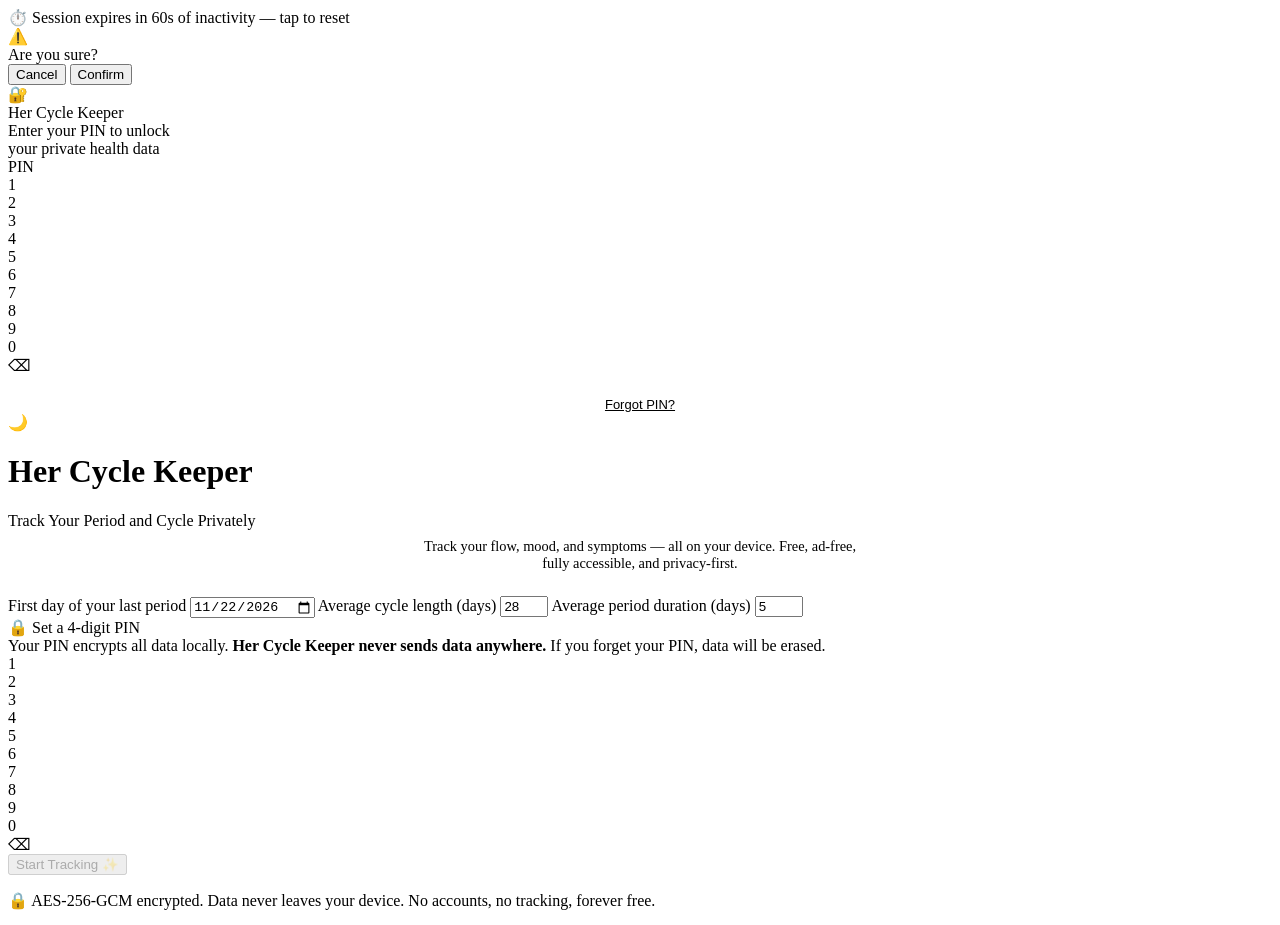
==== commit 9c0b5748: "Update app title and references from "Cycle Keeper" to "Her Cycle Keeper"" ====
--- a/index.html
+++ b/index.html
@@ -28,10 +28,14 @@
       name="apple-mobile-web-app-status-bar-style"
       content="black-translucent"
     />
-    <meta name="apple-mobile-web-app-title" content="Cycle Keeper" />
+    <meta name="apple-mobile-web-app-title" content="Her Cycle Keeper" />
+    <meta
+      name="robots"
+      content="index, follow, max-image-preview:large, max-snippet:-1, max-video-preview:-1"
+    />
     <meta
       name="description"
-      content="Her Cycle Keeper — Private, AES-encrypted period and cycle tracker. Zero data collection. Forever free."
+      content="Her Cycle Keeper is a privacy-first period and cycle tracker. Track your cycle, flow, and mood on your device — no servers, no tracking, no accounts."
     />
 
     <!-- Open Graph / Social Sharing -->
@@ -42,7 +46,7 @@
     />
     <meta
       property="og:description"
-      content="AES-encrypted period tracker. Track your cycle with complete privacy. No accounts, no tracking, forever free."
+      content="Track your period and cycle privately with Her Cycle Keeper. Free, ad-free, and fully accessible."
     />
     <meta property="og:url" content="https://hercyclekeeper.web.app" />
     <meta
@@ -54,20 +58,21 @@
     <meta name="twitter:card" content="summary_large_image" />
     <meta
       name="twitter:title"
-      content="Luna — Private Period & Cycle Tracker"
+      content="Her Cycle Keeper — Private Period & Cycle Tracker"
     />
     <meta
       name="twitter:description"
-      content="AES-encrypted period tracker with zero data collection. Track your cycle privately, forever free."
+      content="Track your period and cycle privately with Her Cycle Keeper. Free, ad-free, and fully accessible."
     />
     <meta
       name="twitter:image"
-      content="https://luna-cycle.app/icons/icon-192.png"
+      content="https://hercyclekeeper.web.app/icons/icon-192.png"
     />
 
     <!-- Canonical URL -->
-    <link rel="canonical" href="https://luna-cycle.app" />
-
+    <link rel="canonical" href="https://hercyclekeeper.web.app" />
+
+    <link rel="stylesheet" href="style.css" />
     <link rel="manifest" href="manifest.json" />
     <link rel="apple-touch-icon" href="icons/icon-192.png" />
     <title>Her Cycle Keeper — Private Period & Cycle Tracker</title>
@@ -77,9 +82,9 @@
       {
         "@context": "https://schema.org",
         "@type": "SoftwareApplication",
-        "name": "Luna",
+        "name": "Her Cycle Keeper",
         "description": "Private, AES-encrypted period and cycle tracker. Zero data collection, forever free.",
-        "url": "https://luna-cycle.app",
+        "url": "https://hercyclekeeper.web.app",
         "applicationCategory": "HealthApplication",
         "operatingSystem": "Web",
         "offers": {
@@ -102,7 +107,7 @@
 
       // Check if app is already installed and hide button
       if (
-        localStorage.getItem("luna_app_installed") === "true" ||
+        localStorage.getItem("hercyclekeeper_app_installed") === "true" ||
         window.matchMedia("(display-mode: standalone)").matches ||
         window.navigator.standalone === true
       ) {
@@ -124,1063 +129,11 @@
       window.addEventListener("appinstalled", () => {
         console.log("✅ App installed successfully");
         deferredPrompt = null;
-        localStorage.setItem("luna_app_installed", "true");
+        localStorage.setItem("hercyclekeeper_app_installed", "true");
         const btn = document.getElementById("install-btn");
         if (btn) btn.style.display = "none";
       });
     </script>
-
-    <style>
-      @font-face {
-        font-family: "LunaDisplay";
-        src: local("Georgia"), local("Times New Roman");
-        font-weight: 400 700;
-      }
-
-      :root {
-        --rose: #ff3d6b;
-        --rose-light: #ff7096;
-        --rose-pale: #ffe8ee;
-        --coral: #ff6b4a;
-        --amber: #ffb347;
-        --lavender: #a78bfa;
-        --teal: #2dd4bf;
-        --fertile-green: #34d399;
-        --ovulation: #f59e0b;
-        --bg: #0f0a14;
-        --bg2: #1a1025;
-        --bg3: #231530;
-        --card: #1e1428;
-        --text: #f9f0ff;
-        --text-muted: #9b89b4;
-        --border: rgba(167, 139, 250, 0.15);
-        --danger: #ff3d6b;
-        --success: #34d399;
-      }
-
-      * {
-        margin: 0;
-        padding: 0;
-        box-sizing: border-box;
-        -webkit-tap-highlight-color: transparent;
-      }
-
-      body {
-        font-family: "DM Sans", "Segoe UI", system-ui, sans-serif;
-        background: var(--bg);
-        color: var(--text);
-        min-height: 100vh;
-        overflow-x: hidden;
-      }
-
-      #app {
-        position: relative;
-        z-index: 1;
-        max-width: 30rem;
-        margin: 0 auto;
-        padding: 0 0 6.25rem;
-      }
-
-      #lock-screen {
-        position: fixed;
-        inset: 0;
-        background: var(--bg);
-        z-index: 300;
-        display: flex;
-        flex-direction: column;
-        align-items: center;
-        justify-content: center;
-        padding: 2rem 1.5rem;
-        text-align: center;
-      }
-      #lock-screen.hidden {
-        display: none;
-      }
-
-      .lock-icon {
-        font-size: 3.5rem;
-        margin-bottom: 1rem;
-        animation: float 3s ease-in-out infinite;
-      }
-      @keyframes float {
-        0%,
-        100% {
-          transform: translateY(0);
-        }
-        50% {
-          transform: translateY(-0.5rem);
-        }
-      }
-
-      .lock-logo {
-        font-family: Georgia, serif;
-        font-style: italic;
-        font-size: 2.375rem;
-        background: linear-gradient(135deg, var(--rose), var(--lavender));
-        -webkit-background-clip: text;
-        -webkit-text-fill-color: transparent;
-        background-clip: text;
-        margin-bottom: 0.5rem;
-      }
-      .lock-sub {
-        font-size: 0.875rem;
-        color: var(--text-muted);
-        margin-bottom: 2rem;
-        line-height: 1.6;
-      }
-
-      .pin-label {
-        font-size: 0.8125rem;
-        color: var(--text-muted);
-        margin-bottom: 0.625rem;
-      }
-      .pin-dots {
-        display: flex;
-        gap: 0.875rem;
-        justify-content: center;
-        margin-bottom: 1.75rem;
-      }
-      .pin-dot {
-        width: 1rem;
-        height: 1rem;
-        border-radius: 50%;
-        border: 0.0625rem solid var(--text-muted);
-        background: transparent;
-        transition: all 0.2s;
-      }
-      .pin-dot.filled {
-        background: var(--rose);
-        border-color: var(--rose);
-      }
-      .pin-dot.error {
-        background: var(--danger);
-        border-color: var(--danger);
-        animation: shake 0.4s ease;
-      }
-      @keyframes shake {
-        0%,
-        100% {
-          transform: translateX(0);
-        }
-        25% {
-          transform: translateX(-0.375rem);
-        }
-        75% {
-          transform: translateX(0.375rem);
-        }
-      }
-
-      .numpad {
-        display: grid;
-        grid-template-columns: repeat(3, 4.5rem);
-        gap: 0.75rem;
-        justify-content: center;
-      }
-      .num-btn {
-        width: 4.5rem;
-        height: 4.5rem;
-        background: var(--card);
-        border: 0.0625rem solid var(--border);
-        border-radius: 50%;
-        display: flex;
-        flex-direction: column;
-        align-items: center;
-        justify-content: center;
-        font-size: 1.375rem;
-        font-weight: 600;
-        cursor: pointer;
-        transition: all 0.15s;
-        user-select: none;
-        color: var(--text);
-      }
-      .num-btn:active {
-        transform: scale(0.88);
-        background: rgba(255, 61, 107, 0.2);
-        border-color: var(--rose);
-      }
-      .num-btn.del {
-        font-size: 1.125rem;
-      }
-      .num-btn.empty {
-        visibility: hidden;
-      }
-
-      .lock-error {
-        margin-top: 1rem;
-        font-size: 0.8125rem;
-        color: var(--danger);
-        min-height: 1.25rem;
-        transition: opacity 0.3s;
-      }
-
-      .lock-first-time {
-        margin-top: 1.25rem;
-        font-size: 0.8125rem;
-        color: var(--text-muted);
-        line-height: 1.6;
-      }
-      .lock-first-time strong {
-        color: var(--lavender);
-      }
-
-      #onboarding {
-        position: fixed;
-        inset: 0;
-        background: var(--bg);
-        z-index: 200;
-        display: flex;
-        flex-direction: column;
-        align-items: center;
-        justify-content: flex-start;
-        padding: calc(env(safe-area-inset-top) + 1rem) 1.5rem
-          calc(env(safe-area-inset-bottom) + 1.25rem);
-        gap: 0.5rem;
-        text-align: center;
-        overflow-y: auto;
-      }
-      #onboarding.hidden {
-        display: none;
-      }
-
-      .onboard-moon {
-        font-size: 4rem;
-        margin-bottom: 1.25rem;
-        animation: pulse 3s ease-in-out infinite;
-      }
-      @keyframes pulse {
-        0%,
-        100% {
-          transform: scale(1);
-        }
-        50% {
-          transform: scale(1.08);
-        }
-      }
-      .onboard-logo {
-        font-family: Georgia, serif;
-        font-style: italic;
-        font-size: 2.5rem;
-        background: linear-gradient(135deg, var(--rose), var(--lavender));
-        -webkit-background-clip: text;
-        -webkit-text-fill-color: transparent;
-        background-clip: text;
-        margin-bottom: 0.625rem;
-      }
-      .onboard-sub {
-        font-size: 0.9375rem;
-        color: var(--text-muted);
-        margin-bottom: 2rem;
-        line-height: 1.6;
-        max-width: 20rem;
-      }
-      .onboard-form {
-        width: 100%;
-        max-width: 21.25rem;
-        text-align: left;
-      }
-      .onboard-form label {
-        font-size: 0.8125rem;
-        color: var(--text-muted);
-        display: block;
-        margin-bottom: 0.375rem;
-      }
-      .onboard-form input {
-        width: 100%;
-        background: rgba(255, 255, 255, 0.1);
-        border: 0.0625rem solid rgba(255, 255, 255, 0.2);
-        border-radius: 0.5rem;
-        padding: 0.875rem 1rem;
-        color: white;
-        font-family: inherit;
-        font-size: 1rem;
-        outline: none;
-        margin-bottom: 1rem;
-      }
-      .onboard-form input:focus {
-        border-color: rgba(255, 61, 107, 0.6);
-      }
-      .onboard-form input[type="date"]::-webkit-calendar-picker-indicator {
-        filter: invert(1);
-      }
-
-      .pin-setup-title {
-        font-size: 0.9375rem;
-        font-weight: 600;
-        margin: 0.5rem 0 0.375rem;
-        color: var(--text);
-      }
-      .pin-setup-sub {
-        font-size: 0.75rem;
-        color: var(--text-muted);
-        margin-bottom: 0.875rem;
-        line-height: 1.5;
-      }
-
-      .setup-pin-wrap {
-        display: flex;
-        gap: 0.625rem;
-        justify-content: center;
-        margin-bottom: 1rem;
-      }
-      .setup-pin-dot {
-        width: 0.875rem;
-        height: 0.875rem;
-        border-radius: 50%;
-        border: 0.125rem solid var(--text-muted);
-        background: transparent;
-        transition: all 0.2s;
-      }
-      .setup-pin-dot.filled {
-        background: var(--lavender);
-        border-color: var(--lavender);
-      }
-
-      .onboard-numpad {
-        display: grid;
-        grid-template-columns: repeat(3, 3.75rem);
-        gap: 0.625rem;
-        justify-content: center;
-        margin-bottom: 1rem;
-      }
-      .onboard-numpad .num-btn {
-        width: 3.75rem;
-        height: 3.75rem;
-        font-size: 1.25rem;
-      }
-
-      .onboard-start {
-        width: 100%;
-        background: linear-gradient(135deg, var(--rose), #c82050);
-        color: white;
-        border: none;
-        border-radius: 1rem;
-        padding: 1rem;
-        font-family: inherit;
-        font-size: 1rem;
-        font-weight: 600;
-        cursor: pointer;
-        transition: all 0.2s;
-        margin-top: 0.25rem;
-      }
-      .onboard-start:active {
-        transform: scale(0.97);
-      }
-      .onboard-start:disabled {
-        opacity: 0.4;
-        cursor: not-allowed;
-      }
-      .privacy-note {
-        font-size: 0.6875rem;
-        color: var(--text-muted);
-        margin-top: 0.875rem;
-        line-height: 1.6;
-        max-width: 20rem;
-      }
-      .privacy-note span {
-        color: var(--teal);
-      }
-
-      #timeout-banner {
-        position: fixed;
-        top: 0;
-        left: 50%;
-        transform: translateX(-50%);
-        width: 100%;
-        max-width: 30rem;
-        background: rgba(245, 158, 11, 0.15);
-        border-bottom: 0.0625rem solid rgba(245, 158, 11, 0.4);
-        padding: 0.625rem 1rem;
-        font-size: 0.8125rem;
-        color: var(--amber);
-        display: none;
-        z-index: 99;
-        text-align: center;
-      }
-      #timeout-banner.visible {
-        display: block;
-      }
-
-      #modal-overlay {
-        position: fixed;
-        inset: 0;
-        background: rgba(0, 0, 0, 0.7);
-        backdrop-filter: blur(0.5rem);
-        z-index: 400;
-        display: flex;
-        align-items: center;
-        justify-content: center;
-        padding: 1.5rem;
-        opacity: 0;
-        pointer-events: none;
-        transition: opacity 0.2s;
-      }
-      #modal-overlay.visible {
-        opacity: 1;
-        pointer-events: all;
-      }
-      .modal-box {
-        background: var(--card);
-        border: 0.0625rem solid var(--border);
-        border-radius: 1.5rem;
-        padding: 1.75rem 1.5rem;
-        max-width: 20rem;
-        width: 100%;
-        text-align: center;
-        transform: translateY(1.25rem);
-        transition: transform 0.25s;
-      }
-      #modal-overlay.visible .modal-box {
-        transform: translateY(0);
-      }
-      .modal-icon {
-        font-size: 2.5rem;
-        margin-bottom: 0.75rem;
-      }
-      .modal-title {
-        font-family: Georgia, serif;
-        font-size: 1.25rem;
-        margin-bottom: 0.5rem;
-      }
-      .modal-msg {
-        font-size: 0.875rem;
-        color: var(--text-muted);
-        line-height: 1.6;
-        margin-bottom: 1.375rem;
-      }
-      .modal-btns {
-        display: flex;
-        gap: 0.625rem;
-      }
-      .modal-btn {
-        flex: 1;
-        padding: 0.8125rem;
-        border-radius: 0.875rem;
-        border: none;
-        font-family: inherit;
-        font-size: 0.875rem;
-        font-weight: 600;
-        cursor: pointer;
-        transition: all 0.2s;
-      }
-      .modal-btn.primary {
-        background: linear-gradient(135deg, var(--rose), #c82050);
-        color: white;
-      }
-      .modal-btn.secondary {
-        background: rgba(255, 255, 255, 0.08);
-        color: var(--text);
-      }
-      .modal-btn:active {
-        transform: scale(0.95);
-      }
-
-      .header {
-        padding: 1.25rem 1.25rem 0;
-        display: flex;
-        align-items: center;
-        justify-content: space-between;
-      }
-      .logo {
-        font-family: Georgia, serif;
-        font-style: italic;
-        font-size: 1.75rem;
-        background: linear-gradient(135deg, var(--rose), var(--lavender));
-        -webkit-background-clip: text;
-        -webkit-text-fill-color: transparent;
-        background-clip: text;
-      }
-
-      .status-card {
-        margin: 1.25rem 1rem 0;
-        background: linear-gradient(135deg, #2a1040 0%, #1a0828 100%);
-        border: 0.0625rem solid var(--border);
-        border-radius: 1.5rem;
-        padding: 1.375rem 1.375rem 1.25rem;
-        position: relative;
-        overflow: hidden;
-      }
-      .status-phase {
-        font-size: 0.75rem;
-        text-transform: uppercase;
-        letter-spacing: 0.125rem;
-        color: var(--text-muted);
-        margin-bottom: 0.375rem;
-      }
-      .status-title {
-        font-family: Georgia, serif;
-        font-size: 1.625rem;
-        font-weight: 700;
-        margin-bottom: 0.25rem;
-      }
-      .status-subtitle {
-        font-size: 0.875rem;
-        color: var(--text-muted);
-        margin-bottom: 1.125rem;
-      }
-      .status-row {
-        display: flex;
-        gap: 0.75rem;
-      }
-      .status-pill {
-        flex: 1;
-        background: rgba(255, 255, 255, 0.07);
-        border-radius: 0.875rem;
-        padding: 0.625rem 0.75rem;
-        text-align: center;
-      }
-      .status-pill .val {
-        font-size: 1.375rem;
-        font-weight: 600;
-        line-height: 1;
-      }
-      .status-pill .lbl {
-        font-size: 0.6875rem;
-        color: var(--text-muted);
-        margin-top: 0.1875rem;
-      }
-
-      .cycle-bar-wrap {
-        margin: 1.125rem 1rem 0;
-        background: var(--card);
-        border: 0.0625rem solid var(--border);
-        border-radius: 1rem;
-        padding: 1rem 1.125rem;
-      }
-      .cycle-bar-labels {
-        display: flex;
-        justify-content: space-between;
-        font-size: 0.6875rem;
-        color: var(--text-muted);
-        margin-bottom: 0.625rem;
-        text-transform: uppercase;
-        letter-spacing: 0.0625rem;
-      }
-      .cycle-bar {
-        height: 0.625rem;
-        background: rgba(255, 255, 255, 0.08);
-        border-radius: 999px;
-        overflow: hidden;
-        position: relative;
-      }
-      .bar-legend {
-        display: flex;
-        flex-wrap: wrap;
-        gap: 0.5rem;
-        margin-top: 0.75rem;
-      }
-      .legend-item {
-        display: flex;
-        align-items: center;
-        gap: 0.3125rem;
-        font-size: 0.6875rem;
-        color: var(--text-muted);
-      }
-      .legend-dot {
-        width: 0.5rem;
-        height: 0.5rem;
-        border-radius: 50%;
-        flex-shrink: 0;
-      }
-      .today-marker {
-        position: absolute;
-        top: -0.1875rem;
-        width: 0.125rem;
-        height: 1rem;
-        background: white;
-        border-radius: 0.125rem;
-      }
-
-      .calendar-wrap {
-        margin: 2rem 1rem 0;
-      }
-      .cal-header {
-        display: flex;
-        align-items: center;
-        justify-content: space-between;
-        margin-bottom: 1rem;
-      }
-      .cal-month {
-        font-family: Georgia, serif;
-        font-size: 1.25rem;
-        font-weight: 700;
-      }
-      .cal-nav {
-        display: flex;
-        gap: 0.5rem;
-      }
-      .cal-nav-btn {
-        width: 2.25rem;
-        height: 2.25rem;
-        background: var(--card);
-        border: 0.0625rem solid var(--border);
-        border-radius: 0.625rem;
-        display: flex;
-        align-items: center;
-        justify-content: center;
-        cursor: pointer;
-        font-size: 1rem;
-        transition: all 0.2s;
-        color: var(--text);
-      }
-      .cal-nav-btn:active {
-        transform: scale(0.9);
-        background: var(--rose);
-      }
-      .cal-weekdays {
-        display: grid;
-        grid-template-columns: repeat(7, 1fr);
-        text-align: center;
-        font-size: 0.6875rem;
-        text-transform: uppercase;
-        letter-spacing: 0.0625rem;
-        color: var(--text-muted);
-        margin-bottom: 0.5rem;
-        padding: 0 0.125rem;
-      }
-      .cal-grid {
-        display: grid;
-        grid-template-columns: repeat(7, 1fr);
-        gap: 0.1875rem;
-        padding: 0 0.125rem;
-      }
-      .cal-day {
-        aspect-ratio: 1;
-        display: flex;
-        align-items: center;
-        justify-content: center;
-        border-radius: 50%;
-        font-size: 0.875rem;
-        font-weight: 500;
-        cursor: pointer;
-        position: relative;
-        transition: all 0.18s;
-        user-select: none;
-      }
-      .cal-day:active {
-        transform: scale(0.85);
-      }
-      .cal-day.empty {
-        pointer-events: none;
-      }
-      .cal-day.other-month {
-        color: rgba(255, 255, 255, 0.2);
-      }
-      .cal-day.period {
-        background: linear-gradient(
-          135deg,
-          rgba(255, 61, 107, 0.85),
-          rgba(255, 107, 74, 0.85)
-        );
-        color: white;
-      }
-      .cal-day.fertile {
-        background: rgba(52, 211, 153, 0.2);
-        color: #34d399;
-        border: 0.09375rem solid rgba(52, 211, 153, 0.4);
-      }
-      .cal-day.ovulation {
-        background: rgba(245, 158, 11, 0.85);
-        color: white;
-      }
-      .cal-day.predicted-period {
-        background: rgba(255, 61, 107, 0.15);
-        color: var(--rose-light);
-        border: 0.09375rem dashed rgba(255, 61, 107, 0.5);
-      }
-      .cal-day.today::after {
-        content: "";
-        position: absolute;
-        bottom: 0.125rem;
-        width: 0.25rem;
-        height: 0.25rem;
-        background: white;
-        border-radius: 50%;
-      }
-      .cal-day.has-log::before {
-        content: "";
-        position: absolute;
-        top: 0.125rem;
-        right: 0.125rem;
-        width: 0.3125rem;
-        height: 0.3125rem;
-        background: var(--lavender);
-        border-radius: 50%;
-      }
-      .cal-day.selected-log {
-        box-shadow: 0 0 0 0.15625rem var(--lavender);
-      }
-
-      .log-panel {
-        margin: 0.875rem 1rem 0;
-        background: var(--card);
-        border: 0.0625rem solid var(--border);
-        border-radius: 1.25rem;
-        padding: 1.125rem;
-        display: none;
-        animation: slideUp 0.25s ease;
-      }
-      .log-panel.visible {
-        display: block;
-      }
-      @keyframes slideUp {
-        from {
-          opacity: 0;
-          transform: translateY(0.75rem);
-        }
-        to {
-          opacity: 1;
-          transform: translateY(0);
-        }
-      }
-      .log-date-title {
-        font-family: Georgia, serif;
-        font-size: 1.125rem;
-        margin-bottom: 0.875rem;
-      }
-      .log-options {
-        display: grid;
-        grid-template-columns: repeat(3, 1fr);
-        gap: 0.5rem;
-        margin-bottom: 0.875rem;
-      }
-      .log-btn {
-        padding: 0.625rem 0.375rem;
-        border-radius: 0.75rem;
-        text-align: center;
-        background: rgba(255, 255, 255, 0.06);
-        border: 0.09375rem solid var(--border);
-        cursor: pointer;
-        font-size: 0.75rem;
-        transition: all 0.2s;
-        user-select: none;
-      }
-      .log-btn .icon {
-        font-size: 1.25rem;
-        display: block;
-        margin-bottom: 0.25rem;
-      }
-      #log-flow-icon {
-        display: block;
-        white-space: nowrap;
-        letter-spacing: -0.22em;
-        color: var(--rose);
-      }
-      .log-btn:active {
-        transform: scale(0.93);
-      }
-      .log-btn.active-flow {
-        border-color: var(--rose);
-        background: rgba(255, 61, 107, 0.15);
-        color: var(--rose-light);
-      }
-      .log-btn.active-symptom {
-        border-color: var(--lavender);
-        background: rgba(167, 139, 250, 0.15);
-        color: var(--lavender);
-      }
-      .log-btn.active-mood {
-        border-color: var(--teal);
-        background: rgba(45, 212, 191, 0.15);
-        color: var(--teal);
-      }
-      .log-btn.mood-btn {
-        grid-column: auto;
-      }
-      .mood-sub {
-        display: block;
-        font-size: 0.6875rem;
-        color: var(--text-muted);
-        margin-top: 0.125rem;
-      }
-      .mood-modal-wrap {
-        margin-top: 0.5rem;
-      }
-      .mood-modal-value {
-        font-size: 0.8125rem;
-        margin-bottom: 0.5rem;
-        color: var(--text-muted);
-      }
-      .mood-modal-slider {
-        width: 100%;
-        cursor: pointer;
-      }
-      .flow-modal-wrap {
-        margin-top: 0.5rem;
-      }
-      .flow-modal-value {
-        font-size: 0.8125rem;
-        margin-bottom: 0.5rem;
-        color: var(--text-muted);
-        white-space: nowrap;
-        letter-spacing: -0.22em;
-      }
-      .flow-modal-slider {
-        width: 100%;
-        cursor: pointer;
-      }
-      .pain-modal-wrap {
-        margin-top: 0.5rem;
-      }
-      .pain-modal-value {
-        font-size: 0.8125rem;
-        margin-bottom: 0.5rem;
-        color: var(--text-muted);
-      }
-      .pain-modal-slider {
-        width: 100%;
-        cursor: pointer;
-      }
-      .log-note {
-        width: 100%;
-        background: rgba(255, 255, 255, 0.05);
-        border: 0.0625rem solid var(--border);
-        border-radius: 0.75rem;
-        padding: 0.625rem 0.875rem;
-        color: var(--text);
-        font-family: inherit;
-        font-size: 0.875rem;
-        resize: none;
-        outline: none;
-        margin-bottom: 0.625rem;
-      }
-      .log-note:focus {
-        border-color: rgba(167, 139, 250, 0.5);
-      }
-      .log-save-btn {
-        width: 100%;
-        background: linear-gradient(135deg, var(--rose), #c82050);
-        color: white;
-        border: none;
-        border-radius: 0.875rem;
-        padding: 0.8125rem;
-        font-family: inherit;
-        font-size: 0.9375rem;
-        font-weight: 600;
-        cursor: pointer;
-        transition: all 0.2s;
-      }
-      .log-save-btn:active {
-        transform: scale(0.97);
-      }
-      .note-limit {
-        font-size: 0.6875rem;
-        color: var(--text-muted);
-        text-align: right;
-        margin-top: -0.5rem;
-        margin-bottom: 0.5rem;
-      }
-
-      .insights-wrap {
-        margin: 1rem 1rem 0;
-        display: none;
-      }
-      .insights-wrap.visible {
-        display: block;
-      }
-      .insight-card {
-        background: var(--card);
-        border: 0.0625rem solid var(--border);
-        border-radius: 1.25rem;
-        padding: 1.125rem;
-        margin-bottom: 0.75rem;
-        overflow: visible;
-      }
-      .insight-card h3 {
-        font-family: Georgia, serif;
-        font-size: 1rem;
-        margin-bottom: 0.75rem;
-      }
-      .stat-grid {
-        display: grid;
-        grid-template-columns: 1fr 1fr;
-        gap: 0.625rem;
-      }
-      .stat-box {
-        background: rgba(255, 255, 255, 0.05);
-        border-radius: 0.875rem;
-        padding: 0.875rem;
-        text-align: center;
-      }
-      .stat-box .big {
-        font-size: 1.75rem;
-        font-weight: 700;
-        line-height: 1;
-        margin-bottom: 0.25rem;
-      }
-      .stat-box .sm {
-        font-size: 0.6875rem;
-        color: var(--text-muted);
-        text-transform: uppercase;
-        letter-spacing: 0.0625rem;
-      }
-      .history-row {
-        display: flex;
-        justify-content: space-between;
-        align-items: center;
-        padding: 0.625rem 0;
-        border-bottom: 0.0625rem solid var(--border);
-        font-size: 0.875rem;
-      }
-      .history-row:last-child {
-        border-bottom: none;
-      }
-      .history-len {
-        font-weight: 600;
-        padding: 0.1875rem 0.625rem;
-        border-radius: 0.5rem;
-        font-size: 0.8125rem;
-      }
-      .info-box {
-        background: rgba(167, 139, 250, 0.1);
-        border: 0.0625rem solid rgba(167, 139, 250, 0.25);
-        border-radius: 0.875rem;
-        padding: 0.875rem;
-        font-size: 0.8125rem;
-        color: #c4b5fd;
-        line-height: 1.6;
-      }
-
-      .settings-wrap {
-        margin: 1rem 1rem 0;
-        display: none;
-      }
-      .settings-wrap.visible {
-        display: block;
-      }
-      .settings-section {
-        background: var(--card);
-        border: 0.0625rem solid var(--border);
-        border-radius: 1.25rem;
-        padding: 1.125rem;
-        margin-bottom: 0.75rem;
-      }
-      .settings-section h3 {
-        font-family: Georgia, serif;
-        font-size: 1rem;
-        margin-bottom: 1rem;
-      }
-      .field-label {
-        font-size: 0.8125rem;
-        color: var(--text-muted);
-        margin-bottom: 0.375rem;
-      }
-      .field-input {
-        width: 100%;
-        background: rgba(255, 255, 255, 0.1);
-        border: 0.0625rem solid rgba(255, 255, 255, 0.2);
-        border-radius: 0.5rem;
-        padding: 0.75rem 0.875rem;
-        color: white;
-        font-family: inherit;
-        font-size: 0.9375rem;
-        outline: none;
-        margin-bottom: 0.875rem;
-      }
-      .field-input:focus {
-        border-color: rgba(255, 61, 107, 0.5);
-      }
-      .field-input[type="date"]::-webkit-calendar-picker-indicator {
-        filter: invert(1);
-      }
-      .apply-btn {
-        width: 100%;
-        background: linear-gradient(135deg, var(--rose), #c82050);
-        color: white;
-        border: none;
-        border-radius: 0.875rem;
-        padding: 0.8125rem;
-        font-family: inherit;
-        font-size: 0.9375rem;
-        font-weight: 600;
-        cursor: pointer;
-        transition: all 0.2s;
-      }
-      .apply-btn:active {
-        transform: scale(0.97);
-      }
-      .danger-btn {
-        width: 100%;
-        background: rgba(255, 61, 107, 0.1);
-        border: 0.0625rem solid rgba(255, 61, 107, 0.4);
-        color: var(--rose);
-        border-radius: 0.875rem;
-        padding: 0.8125rem;
-        font-family: inherit;
-        font-size: 0.9375rem;
-        font-weight: 600;
-        cursor: pointer;
-        transition: all 0.2s;
-        margin-top: 0.625rem;
-      }
-      .danger-btn:active {
-        transform: scale(0.97);
-      }
-      .sec-badge {
-        display: inline-flex;
-        align-items: center;
-        gap: 0.375rem;
-        background: rgba(52, 211, 153, 0.12);
-        border: 0.0625rem solid rgba(52, 211, 153, 0.3);
-        border-radius: 0.5rem;
-        padding: 0.25rem 0.625rem;
-        font-size: 0.6875rem;
-        color: var(--teal);
-        margin-bottom: 0.75rem;
-      }
-
-      .bottom-nav {
-        position: fixed;
-        bottom: 0;
-        left: 50%;
-        transform: translateX(-50%);
-        width: 100%;
-        max-width: 30rem;
-        background: rgba(26, 16, 37, 0.92);
-        backdrop-filter: blur(1.25rem);
-        -webkit-backdrop-filter: blur(1.25rem);
-        border-top: 0.0625rem solid var(--border);
-        display: flex;
-        padding: 0.625rem 0 max(0.625rem, env(safe-area-inset-bottom));
-        z-index: 100;
-      }
-      .bnav-item {
-        flex: 1;
-        display: flex;
-        flex-direction: column;
-        align-items: center;
-        gap: 0.1875rem;
-        cursor: pointer;
-        font-size: 0.625rem;
-        color: var(--text-muted);
-        transition: all 0.2s;
-        user-select: none;
-        padding: 0.25rem 0;
-      }
-      .bnav-item .icon {
-        width: 1.5rem;
-        height: 1.5rem;
-        display: flex;
-        align-items: center;
-        justify-content: center;
-        stroke: currentColor;
-        stroke-width: 1.5;
-        fill: none;
-        line-height: 1;
-      }
-      .bnav-item.active {
-        color: var(--rose-light);
-      }
-
-      @media (min-width: 600px) {
-        #app,
-        .bottom-nav {
-          max-width: 37.5rem;
-        }
-        .cal-day {
-          font-size: 0.9375rem;
-        }
-      }
-    </style>
   </head>
   <body>
     <div id="timeout-banner">
@@ -1202,7 +155,7 @@
 
     <div id="lock-screen">
       <div class="lock-icon" id="lock-icon">🔐</div>
-      <div class="lock-logo">Cycle Keeper</div>
+      <div class="lock-logo">Her Cycle Keeper</div>
       <div class="lock-sub" id="lock-sub">
         Enter your PIN to unlock<br />your private health data
       </div>
@@ -1249,9 +202,22 @@
     <!-- ONBOARDING -->
     <div id="onboarding" class="hidden">
       <div class="onboard-moon">🌙</div>
-      <div class="onboard-logo">Cycle Keeper</div>
-      <p class="onboard-sub">
-        Your private cycle companion. 100% free. Encrypted on your device.
+      <h1 class="onboard-logo">Her Cycle Keeper</h1>
+      <p class="onboard-sub">Track Your Period and Cycle Privately</p>
+      <p
+        class="onboard-tagline"
+        style="
+          color: var(--text-muted);
+          font-size: 0.9rem;
+          margin: -0.5rem 0 1.5rem;
+          text-align: center;
+          max-width: 28rem;
+          margin-left: auto;
+          margin-right: auto;
+        "
+      >
+        Track your flow, mood, and symptoms — all on your device. Free, ad-free,
+        fully accessible, and privacy-first.
       </p>
       <div class="onboard-form">
         <label for="ob-last-period">First day of your last period</label>
@@ -1278,8 +244,8 @@
         <div class="pin-setup-title">🔒 Set a 4-digit PIN</div>
         <div class="pin-setup-sub">
           Your PIN encrypts all data locally.
-          <strong>Cycle Keeper never sends data anywhere.</strong> If you forget
-          your PIN, data will be erased.
+          <strong>Her Cycle Keeper never sends data anywhere.</strong> If you
+          forget your PIN, data will be erased.
         </div>
         <div class="setup-pin-wrap" id="setup-pin-dots">
           <div class="setup-pin-dot" id="sp0"></div>
@@ -1319,7 +285,7 @@
     <!-- MAIN APP -->
     <div id="app" style="display: none">
       <div class="header">
-        <div class="logo">Cycle Keeper</div>
+        <div class="logo">Her Cycle Keeper</div>
         <button
           id="install-btn"
           onclick="installApp()"
@@ -1425,6 +391,16 @@
         </div>
         <div class="log-panel" id="log-panel">
           <div class="log-date-title" id="log-panel-date">Log for Today</div>
+          <p
+            style="
+              color: var(--text-muted);
+              font-size: 0.875rem;
+              text-align: center;
+              margin: -0.5rem 0 1rem;
+            "
+          >
+            What's your flow today? 🌊
+          </p>
           <div class="log-options">
             <div class="log-btn" id="log-flow" onclick="showFlowModal()">
               <span class="icon" id="log-flow-icon">🩸</span>Flow
@@ -1595,9 +571,9 @@
           </div>
         </div>
         <div class="insight-card">
-          <h3>How Cycle Keeper Works</h3>
+          <h3>How Her Cycle Keeper Works</h3>
           <div class="info-box">
-            Cycle Keeper estimates your fertile window by tracking cycle
+            Her Cycle Keeper estimates your fertile window by tracking cycle
             patterns.
             <strong>Ovulation</strong> is estimated ~14 days before your next
             period. <strong>Fertile days</strong> are calculated as day 8
@@ -1725,9 +701,9 @@
             >
             It is <em>not</em> medical advice and must not be used as a
             substitute for professional medical consultation.<br /><br />
-            Cycle Keeper predicts your cycle by tracking patterns and estimating
-            ovulation timing. Actual cycle timing can vary due to stress,
-            illness, medications, and many other factors.<br /><br />
+            Her Cycle Keeper predicts your cycle by tracking patterns and
+            estimating ovulation timing. Actual cycle timing can vary due to
+            stress, illness, medications, and many other factors.<br /><br />
             Do <strong>not</strong> use this app as a contraceptive or fertility
             guarantee. Always consult a qualified healthcare professional for
             medical decisions.
@@ -1741,7 +717,7 @@
             "
           >
             <strong>Privacy Guarantee</strong><br /><br />
-            Cycle Keeper collects <strong>zero data</strong>. This app:<br />
+            Her Cycle Keeper collects <strong>zero data</strong>. This app:<br />
             &nbsp;• Stores all data locally on your device only<br />
             &nbsp;• Has no servers, no accounts, no cloud storage<br />
             &nbsp;• Has no analytics, no tracking, no telemetry<br />
@@ -1752,10 +728,10 @@
           </div>
         </div>
         <div class="settings-section">
-          <h3>About Cycle Keeper</h3>
+          <h3>About Her Cycle Keeper</h3>
           <div class="info-box">
-            Cycle Keeper is free software built with care for privacy. Based on
-            the
+            Her Cycle Keeper is free software built with care for privacy. Based
+            on the
             <strong>Calendar Rhythm Method</strong> and
             <strong>Standard Days Method</strong> for cycle estimation. For
             informational purposes only.
@@ -1824,9 +800,9 @@
     <script>
       "use strict";
 
-      const STORE_KEY = "luna_enc_v1"; // encrypted blob
-      const SALT_KEY = "luna_salt_v1"; // random salt (not secret)
-      const PINHASH_KEY = "luna_ph_v1"; // HMAC of PIN for fast wrong-PIN detection
+      const STORE_KEY = "hercyclekeeper_enc_v1"; // encrypted blob
+      const SALT_KEY = "hercyclekeeper_salt_v1"; // random salt (not secret)
+      const PINHASH_KEY = "hercyclekeeper_ph_v1"; // HMAC of PIN for fast wrong-PIN detection
       const SCHEMA_VERSION = 1; // bump when state shape changes
 
       async function deriveKey(pin, salt) {
@@ -2135,7 +1111,7 @@
         showModal({
           icon: "⚠️",
           title: "Forgot PIN?",
-          msg: "This will permanently erase all your cycle data and reset Cycle Keeper. This cannot be undone. Are you sure?",
+          msg: "This will permanently erase all your cycle data and reset Her Cycle Keeper. This cannot be undone. Are you sure?",
           confirmText: "Yes, erase and reset",
           cancelText: "Cancel",
           onConfirm: () => {
@@ -2159,7 +1135,7 @@
             showModal({
               icon: "✅",
               title: "Reset Complete",
-              msg: "Cycle Keeper has been reset. Please set a new PIN to get started.",
+              msg: "Her Cycle Keeper has been reset. Please set a new PIN to get started.",
               cancelText: "",
               confirmText: "OK",
             });
@@ -3429,7 +2405,7 @@
             console.log("Install choice:", choiceResult.outcome);
             if (choiceResult.outcome === "accepted") {
               console.log("User accepted the install prompt");
-              localStorage.setItem("luna_app_installed", "true");
+              localStorage.setItem("hercyclekeeper_app_installed", "true");
               const btn = document.getElementById("install-btn");
               if (btn) btn.style.display = "none";
             } else {
@@ -3448,7 +2424,7 @@
             showModal({
               icon: "✅",
               title: "Already Installed",
-              msg: "Cycle Keeper is already installed on your device! You can see it in your app drawer.",
+              msg: "Her Cycle Keeper is already installed on your device! You can see it in your app drawer.",
               cancelText: "",
               confirmText: "OK",
             });
@@ -3456,7 +2432,7 @@
             // Show manual install instructions
             showModal({
               icon: "📱",
-              title: "Install Cycle Keeper as App",
+              title: "Install Her Cycle Keeper as App",
               msg: "To install:\n\n1. Tap the menu (⋮) in your browser\n2. Look for 'Install app' or 'Add to Home screen'\n3. Confirm installation",
               cancelText: "",
               confirmText: "OK",
@@ -3483,7 +2459,7 @@
             });
             const a = document.createElement("a");
             a.href = URL.createObjectURL(blob);
-            a.download = `luna_backup_${today()}.bin`;
+            a.download = `hercyclekeeper_backup_${today()}.bin`;
             a.click();
             URL.revokeObjectURL(a.href);
           },
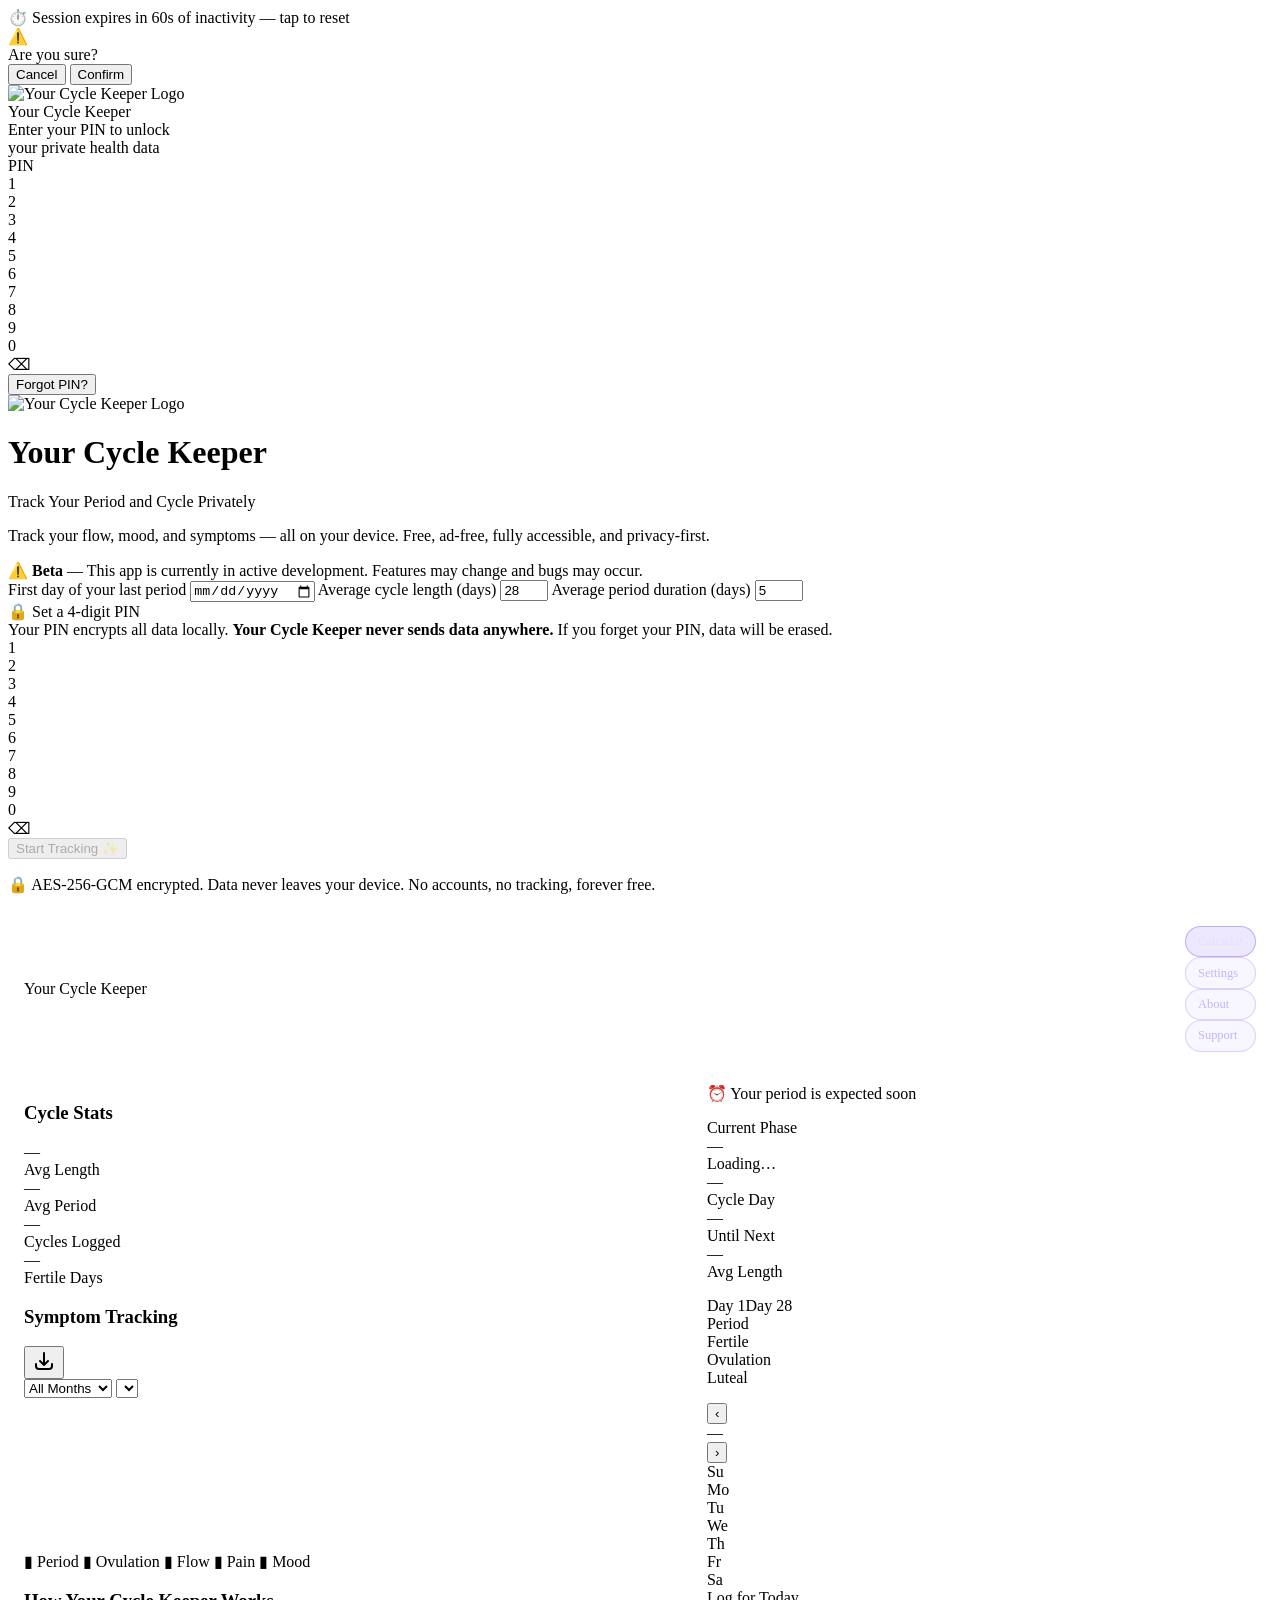
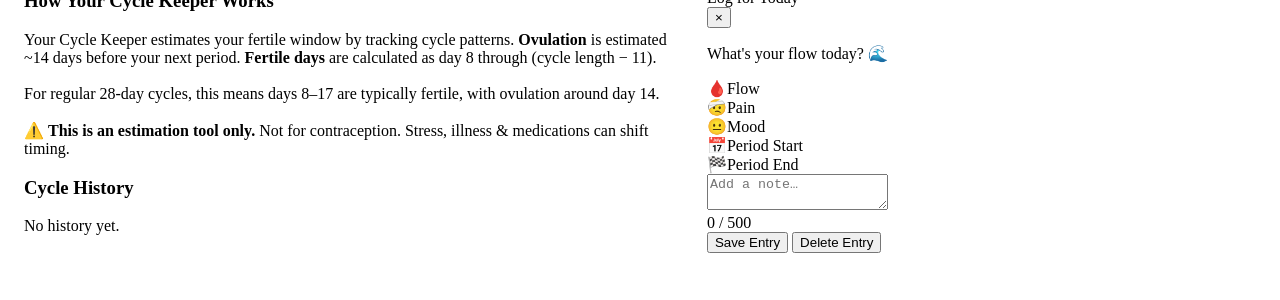
==== commit d2777ad2: "refactor: Reorganize JavaScript files, add theme color to `index.html`, and update `firebase.json`." ====
--- a/index.html
+++ b/index.html
@@ -28,112 +28,181 @@
       name="apple-mobile-web-app-status-bar-style"
       content="black-translucent"
     />
-    <meta name="apple-mobile-web-app-title" content="Her Cycle Keeper" />
+    <meta name="theme-color" content="#120818" />
+    <meta name="apple-mobile-web-app-title" content="Your Cycle Keeper" />
     <meta
       name="robots"
       content="index, follow, max-image-preview:large, max-snippet:-1, max-video-preview:-1"
     />
     <meta
       name="description"
-      content="Her Cycle Keeper is a privacy-first period and cycle tracker. Track your cycle, flow, and mood on your device — no servers, no tracking, no accounts."
-    />
+      content="Your Cycle Keeper — a free, private period tracker with AES-256 encryption. Track your cycle, flow, mood, and symptoms entirely on your device. No accounts, no servers, no data collection. Forever free and ad-free."
+    />
+    <meta
+      name="keywords"
+      content="period tracker, cycle tracker, private period tracker, free period app, menstrual cycle tracker, ovulation tracker, fertility tracker, encrypted health app, offline period tracker, no account period tracker, privacy first, AES-256, PWA"
+    />
+    <meta name="author" content="Your Cycle Keeper" />
 
     <!-- Open Graph / Social Sharing -->
     <meta property="og:type" content="website" />
+    <meta property="og:site_name" content="Your Cycle Keeper" />
+    <meta property="og:locale" content="en_US" />
     <meta
       property="og:title"
-      content="Her Cycle Keeper — Private Period & Cycle Tracker"
+      content="Your Cycle Keeper — Free Private Period & Cycle Tracker"
     />
     <meta
       property="og:description"
-      content="Track your period and cycle privately with Her Cycle Keeper. Free, ad-free, and fully accessible."
-    />
-    <meta property="og:url" content="https://hercyclekeeper.web.app" />
+      content="Track your period, flow, mood and symptoms privately. AES-256 encrypted, no accounts, no servers, no data collection. Free forever."
+    />
+    <meta property="og:url" content="https://yourcyclekeeper.web.app" />
     <meta
       property="og:image"
-      content="https://hercyclekeeper.web.app/icons/icon-192.png"
+      content="https://yourcyclekeeper.web.app/icons/favicon-512x512.png"
+    />
+    <meta property="og:image:width" content="512" />
+    <meta property="og:image:height" content="512" />
+    <meta
+      property="og:image:alt"
+      content="Your Cycle Keeper logo — a heart with a blood drop"
     />
 
     <!-- Twitter Card -->
-    <meta name="twitter:card" content="summary_large_image" />
+    <meta name="twitter:card" content="summary" />
     <meta
       name="twitter:title"
-      content="Her Cycle Keeper — Private Period & Cycle Tracker"
+      content="Your Cycle Keeper — Free Private Period Tracker"
     />
     <meta
       name="twitter:description"
-      content="Track your period and cycle privately with Her Cycle Keeper. Free, ad-free, and fully accessible."
+      content="Track your period, flow, mood and symptoms privately. AES-256 encrypted, no accounts, no servers. Free forever."
     />
     <meta
       name="twitter:image"
-      content="https://hercyclekeeper.web.app/icons/icon-192.png"
-    />
+      content="https://yourcyclekeeper.web.app/icons/favicon-512x512.png"
+    />
+    <meta name="twitter:image:alt" content="Your Cycle Keeper logo" />
 
     <!-- Canonical URL -->
-    <link rel="canonical" href="https://hercyclekeeper.web.app" />
-
-    <link rel="stylesheet" href="style.css" />
+    <link rel="canonical" href="https://yourcyclekeeper.web.app" />
+
+    <link rel="stylesheet" href="style.css?v=20260307" />
+    <link
+      rel="stylesheet"
+      href="style-desktop.css?v=20260307"
+      media="screen and (min-width: 768px)"
+    />
     <link rel="manifest" href="manifest.json" />
-    <link rel="apple-touch-icon" href="icons/icon-192.png" />
-    <title>Her Cycle Keeper — Private Period & Cycle Tracker</title>
+    <link
+      rel="icon"
+      type="image/png"
+      sizes="16x16"
+      href="icons/favicon-16x16.png"
+    />
+    <script src="js/indexeddb-storage.js"></script>
+    <script type="module" src="js/script.js"></script>
+    <link
+      rel="icon"
+      type="image/png"
+      sizes="32x32"
+      href="icons/favicon-32x32.png"
+    />
+    <link
+      rel="icon"
+      type="image/png"
+      sizes="48x48"
+      href="icons/favicon-48x48.png"
+    />
+    <link
+      rel="icon"
+      type="image/png"
+      sizes="64x64"
+      href="icons/favicon-64x64.png"
+    />
+    <link
+      rel="icon"
+      type="image/png"
+      sizes="96x96"
+      href="icons/favicon-96x96.png"
+    />
+    <link
+      rel="icon"
+      type="image/png"
+      sizes="128x128"
+      href="icons/favicon-128x128.png"
+    />
+    <link
+      rel="icon"
+      type="image/png"
+      sizes="192x192"
+      href="icons/favicon-192x192.png"
+    />
+    <link
+      rel="icon"
+      type="image/png"
+      sizes="256x256"
+      href="icons/favicon-256x256.png"
+    />
+    <link
+      rel="icon"
+      type="image/png"
+      sizes="512x512"
+      href="icons/favicon-512x512.png"
+    />
+    <link
+      rel="apple-touch-icon"
+      sizes="180x180"
+      href="icons/favicon-180x180.png"
+    />
+    <link
+      rel="apple-touch-icon"
+      sizes="152x152"
+      href="icons/favicon-152x152.png"
+    />
+    <link
+      rel="apple-touch-icon"
+      sizes="144x144"
+      href="icons/favicon-144x144.png"
+    />
+    <title>Your Cycle Keeper — Private Period & Cycle Tracker</title>
 
     <!-- JSON-LD Schema for Search Engines -->
     <script type="application/ld+json">
       {
         "@context": "https://schema.org",
         "@type": "SoftwareApplication",
-        "name": "Her Cycle Keeper",
-        "description": "Private, AES-encrypted period and cycle tracker. Zero data collection, forever free.",
-        "url": "https://hercyclekeeper.web.app",
+        "name": "Your Cycle Keeper",
+        "alternateName": "Cycle Keeper",
+        "description": "Free, private period and cycle tracker with AES-256 encryption. Track your flow, mood, and symptoms entirely on your device. No accounts, no servers, no data collection.",
+        "url": "https://yourcyclekeeper.web.app",
         "applicationCategory": "HealthApplication",
         "operatingSystem": "Web",
+        "browserRequirements": "Requires JavaScript, Web Crypto API",
+        "softwareVersion": "1.0.0-beta",
         "offers": {
           "@type": "Offer",
           "price": "0",
-          "priceCurrency": "USD"
+          "priceCurrency": "USD",
+          "availability": "https://schema.org/InStock"
         },
-        "aggregateRating": {
-          "@type": "AggregateRating",
-          "ratingValue": "5",
-          "ratingCount": "1"
-        },
-        "image": "https://hercyclekeeper.web.app/icons/icon-192.png"
+        "featureList": [
+          "AES-256-GCM encryption",
+          "Offline-first PWA",
+          "Period tracking",
+          "Flow intensity tracking",
+          "Mood tracking",
+          "Pain tracking",
+          "Cycle predictions",
+          "Ovulation estimation",
+          "Encrypted backup & restore",
+          "Zero data collection"
+        ],
+        "screenshot": "https://yourcyclekeeper.web.app/icons/favicon-512x512.png",
+        "image": "https://yourcyclekeeper.web.app/icons/favicon-512x512.png"
       }
     </script>
 
-    <!-- PWA Install Prompt Listener - Must be early to catch the event -->
-    <script>
-      let deferredPrompt = null;
-
-      // Check if app is already installed and hide button
-      if (
-        localStorage.getItem("hercyclekeeper_app_installed") === "true" ||
-        window.matchMedia("(display-mode: standalone)").matches ||
-        window.navigator.standalone === true
-      ) {
-        // Running as installed app or previously marked as installed
-        window.addEventListener("DOMContentLoaded", () => {
-          const btn = document.getElementById("install-btn");
-          if (btn) btn.style.display = "none";
-        });
-      }
-
-      window.addEventListener("beforeinstallprompt", (e) => {
-        console.log(
-          "✅ beforeinstallprompt event fired - PWA can be installed"
-        );
-        e.preventDefault();
-        deferredPrompt = e;
-      });
-
-      window.addEventListener("appinstalled", () => {
-        console.log("✅ App installed successfully");
-        deferredPrompt = null;
-        localStorage.setItem("hercyclekeeper_app_installed", "true");
-        const btn = document.getElementById("install-btn");
-        if (btn) btn.style.display = "none";
-      });
-    </script>
   </head>
   <body>
     <div id="timeout-banner">
@@ -154,8 +223,14 @@
     </div>
 
     <div id="lock-screen">
-      <div class="lock-icon" id="lock-icon">🔐</div>
-      <div class="lock-logo">Her Cycle Keeper</div>
+      <div class="lock-icon" id="lock-icon">
+        <img
+          src="icons/your_cycle_keeper_logo.png"
+          alt="Your Cycle Keeper Logo"
+          class="logo-lock"
+        />
+      </div>
+      <div class="lock-logo">Your Cycle Keeper</div>
       <div class="lock-sub" id="lock-sub">
         Enter your PIN to unlock<br />your private health data
       </div>
@@ -181,19 +256,8 @@
         <div class="num-btn del" onclick="pinDelete()">⌫</div>
       </div>
       <div class="lock-error" id="lock-error"></div>
-      <div style="text-align: center; margin-top: 1.25rem">
-        <button
-          onclick="forgotPinFlow()"
-          style="
-            background: none;
-            border: none;
-            color: var(--text-muted);
-            font-size: 0.8125rem;
-            cursor: pointer;
-            text-decoration: underline;
-            padding: 0;
-          "
-        >
+      <div class="forgot-pin-wrapper">
+        <button onclick="forgotPinFlow()" class="forgot-pin-btn">
           Forgot PIN?
         </button>
       </div>
@@ -201,24 +265,23 @@
 
     <!-- ONBOARDING -->
     <div id="onboarding" class="hidden">
-      <div class="onboard-moon">🌙</div>
-      <h1 class="onboard-logo">Her Cycle Keeper</h1>
+      <div class="onboard-moon">
+        <img
+          src="icons/your_cycle_keeper_logo.png"
+          alt="Your Cycle Keeper Logo"
+          class="logo-onboard"
+        />
+      </div>
+      <h1 class="onboard-logo">Your Cycle Keeper</h1>
       <p class="onboard-sub">Track Your Period and Cycle Privately</p>
-      <p
-        class="onboard-tagline"
-        style="
-          color: var(--text-muted);
-          font-size: 0.9rem;
-          margin: -0.5rem 0 1.5rem;
-          text-align: center;
-          max-width: 28rem;
-          margin-left: auto;
-          margin-right: auto;
-        "
-      >
+      <p class="onboard-tagline">
         Track your flow, mood, and symptoms — all on your device. Free, ad-free,
         fully accessible, and privacy-first.
       </p>
+      <div class="beta-warning">
+        ⚠️ <strong>Beta</strong> — This app is currently in active development.
+        Features may change and bugs may occur.
+      </div>
       <div class="onboard-form">
         <label for="ob-last-period">First day of your last period</label>
         <input type="date" id="ob-last-period" autocomplete="off" />
@@ -244,7 +307,7 @@
         <div class="pin-setup-title">🔒 Set a 4-digit PIN</div>
         <div class="pin-setup-sub">
           Your PIN encrypts all data locally.
-          <strong>Her Cycle Keeper never sends data anywhere.</strong> If you
+          <strong>Your Cycle Keeper never sends data anywhere.</strong> If you
           forget your PIN, data will be erased.
         </div>
         <div class="setup-pin-wrap" id="setup-pin-dots">
@@ -285,147 +348,318 @@
     <!-- MAIN APP -->
     <div id="app" style="display: none">
       <div class="header">
-        <div class="logo">Her Cycle Keeper</div>
-        <button
-          id="install-btn"
-          onclick="installApp()"
-          style="
-            background: linear-gradient(135deg, var(--rose), var(--coral));
-            border: none;
-            color: white;
-            padding: 0.5rem 1rem;
-            border-radius: 0.5rem;
-            font-size: 0.75rem;
-            font-weight: 600;
-            cursor: pointer;
-            transition: opacity 0.2s;
-          "
-        >
-          Install App
-        </button>
-      </div>
-
-      <!-- In-app Reminder Banner -->
-      <div
-        id="reminder-banner"
-        style="
-          display: none;
-          background: linear-gradient(135deg, var(--amber), #f59e0b);
-          padding: 0.875rem 1.25rem;
-          border-radius: 0.75rem;
-          margin: 0 1.25rem 1rem;
-          color: white;
-          font-weight: 600;
-          text-align: center;
-        "
-      >
-        ⏰ <span id="reminder-text">Your period is expected soon</span>
-      </div>
-
-      <div class="status-card">
-        <div class="status-phase" id="status-phase">Current Phase</div>
-        <div class="status-title" id="status-title">—</div>
-        <div class="status-subtitle" id="status-subtitle">Loading…</div>
-        <div class="status-row">
-          <div class="status-pill">
-            <div class="val" id="cycle-day">—</div>
-            <div class="lbl">Cycle Day</div>
-          </div>
-          <div class="status-pill">
-            <div class="val" id="days-until-next">—</div>
-            <div class="lbl">Until Next</div>
-          </div>
-          <div class="status-pill">
-            <div class="val" id="cycle-len-disp">—</div>
-            <div class="lbl">Avg Length</div>
-          </div>
-        </div>
-      </div>
-
-      <div class="cycle-bar-wrap">
-        <div class="cycle-bar-labels">
-          <span>Day 1</span><span id="bar-cycle-end">Day 28</span>
-        </div>
-        <div class="cycle-bar" id="cycle-bar"></div>
-        <div class="bar-legend">
-          <div class="legend-item">
-            <div class="legend-dot" style="background: var(--rose)"></div>
-            Period
-          </div>
-          <div class="legend-item">
-            <div
-              class="legend-dot"
-              style="background: var(--fertile-green)"
-            ></div>
-            Fertile
-          </div>
-          <div class="legend-item">
-            <div class="legend-dot" style="background: var(--ovulation)"></div>
-            Ovulation
-          </div>
-          <div class="legend-item">
-            <div class="legend-dot" style="background: var(--lavender)"></div>
-            Luteal
-          </div>
-        </div>
-      </div>
-
-      <!-- CALENDAR VIEW -->
-      <div id="view-calendar">
-        <div class="calendar-wrap">
-          <div class="cal-header">
-            <button class="cal-nav-btn" onclick="changeMonth(-1)">‹</button>
-            <div class="cal-month" id="cal-month-label">—</div>
-            <button class="cal-nav-btn" onclick="changeMonth(1)">›</button>
-          </div>
-          <div class="cal-weekdays">
-            <div>Su</div>
-            <div>Mo</div>
-            <div>Tu</div>
-            <div>We</div>
-            <div>Th</div>
-            <div>Fr</div>
-            <div>Sa</div>
-          </div>
-          <div class="cal-grid" id="cal-grid"></div>
-        </div>
-        <div class="log-panel" id="log-panel">
-          <div class="log-date-title" id="log-panel-date">Log for Today</div>
-          <p
-            style="
-              color: var(--text-muted);
-              font-size: 0.875rem;
-              text-align: center;
-              margin: -0.5rem 0 1rem;
-            "
+        <div class="logo">Your Cycle Keeper</div>
+        <div class="bottom-nav" id="bottom-nav">
+          <div
+            class="bnav-item active"
+            id="bnav-calendar"
+            onclick="switchTab('calendar')"
+            tabindex="0"
+            role="button"
+            aria-label="Calendar tab"
+            onkeydown="if(event.key==='Enter'||event.key===' '){event.preventDefault();switchTab('calendar');}"
           >
-            What's your flow today? 🌊
-          </p>
-          <div class="log-options">
-            <div class="log-btn" id="log-flow" onclick="showFlowModal()">
-              <span class="icon" id="log-flow-icon">🩸</span>Flow
+            <span class="icon"
+              ><svg
+                viewBox="0 0 24 24"
+                width="24"
+                height="24"
+                stroke="currentColor"
+                stroke-width="1.5"
+                fill="none"
+                stroke-linecap="round"
+              >
+                <rect x="3" y="4" width="18" height="18" rx="2"></rect>
+                <line x1="16" y1="2" x2="16" y2="6"></line>
+                <line x1="8" y1="2" x2="8" y2="6"></line>
+                <line x1="3" y1="10" x2="21" y2="10"></line></svg></span
+            >Calendar
+          </div>
+          <div
+            class="bnav-item"
+            id="bnav-insights"
+            onclick="switchTab('insights')"
+            tabindex="0"
+            role="button"
+            aria-label="Insights tab"
+            onkeydown="if(event.key==='Enter'||event.key===' '){event.preventDefault();switchTab('insights');}"
+          >
+            <span class="icon"
+              ><svg
+                viewBox="0 0 24 24"
+                width="24"
+                height="24"
+                fill="none"
+                xmlns="http://www.w3.org/2000/svg"
+              >
+                <path
+                  d="M21 21H3.8a.8.8 0 0 1-.8-.8V3"
+                  stroke="currentColor"
+                  stroke-width="1.5"
+                  stroke-miterlimit="10"
+                  stroke-linecap="round"
+                ></path>
+                <path
+                  d="M5.47 13.47a.75.75 0 1 0 1.06 1.06l-1.06-1.06ZM10 10l.53-.53a.75.75 0 0 0-1.06 0L10 10Zm4 4-.53.53a.75.75 0 0 0 1.06 0L14 14Zm7.53-6.47a.75.75 0 0 0-1.06-1.06l1.06 1.06Zm-15 7 4-4-1.06-1.06-4 4 1.06 1.06Zm2.94-4 4 4 1.06-1.06-4-4-1.06 1.06Zm5.06 4 7-7-1.06-1.06-7 7 1.06 1.06Z"
+                  stroke="currentColor"
+                  stroke-width="1"
+                  fill="none"
+                  stroke-linecap="round"
+                  stroke-linejoin="round"
+                ></path></svg></span
+            >Insights
+          </div>
+          <div
+            class="bnav-item"
+            id="bnav-settings"
+            onclick="switchTab('settings')"
+            tabindex="0"
+            role="button"
+            aria-label="Settings tab"
+            onkeydown="if(event.key==='Enter'||event.key===' '){event.preventDefault();switchTab('settings');}"
+          >
+            <span class="icon"
+              ><svg
+                viewBox="0 0 50 50"
+                width="24"
+                height="24"
+                fill="currentColor"
+              >
+                <path
+                  d="M 22.205078 2 A 1.0001 1.0001 0 0 0 21.21875 2.8378906 L 20.246094 8.7929688 C 19.076509 9.1331971 17.961243 9.5922728 16.910156 10.164062 L 11.996094 6.6542969 A 1.0001 1.0001 0 0 0 10.708984 6.7597656 L 6.8183594 10.646484 A 1.0001 1.0001 0 0 0 6.7070312 11.927734 L 10.164062 16.873047 C 9.583454 17.930271 9.1142098 19.051824 8.765625 20.232422 L 2.8359375 21.21875 A 1.0001 1.0001 0 0 0 2.0019531 22.205078 L 2.0019531 27.705078 A 1.0001 1.0001 0 0 0 2.8261719 28.691406 L 8.7597656 29.742188 C 9.1064607 30.920739 9.5727226 32.043065 10.154297 33.101562 L 6.6542969 37.998047 A 1.0001 1.0001 0 0 0 6.7597656 39.285156 L 10.648438 43.175781 A 1.0001 1.0001 0 0 0 11.927734 43.289062 L 16.882812 39.820312 C 17.936999 40.39548 19.054994 40.857928 20.228516 41.201172 L 21.21875 47.164062 A 1.0001 1.0001 0 0 0 22.205078 48 L 27.705078 48 A 1.0001 1.0001 0 0 0 28.691406 47.173828 L 29.751953 41.1875 C 30.920633 40.838997 32.033372 40.369697 33.082031 39.791016 L 38.070312 43.291016 A 1.0001 1.0001 0 0 0 39.351562 43.179688 L 43.240234 39.287109 A 1.0001 1.0001 0 0 0 43.34375 37.996094 L 39.787109 33.058594 C 40.355783 32.014958 40.813915 30.908875 41.154297 29.748047 L 47.171875 28.693359 A 1.0001 1.0001 0 0 0 47.998047 27.707031 L 47.998047 22.207031 A 1.0001 1.0001 0 0 0 47.160156 21.220703 L 41.152344 20.238281 C 40.80968 19.078827 40.350281 17.974723 39.78125 16.931641 L 43.289062 11.933594 A 1.0001 1.0001 0 0 0 43.177734 10.652344 L 39.287109 6.7636719 A 1.0001 1.0001 0 0 0 37.996094 6.6601562 L 33.072266 10.201172 C 32.023186 9.6248101 30.909713 9.1579916 29.738281 8.8125 L 28.691406 2.828125 A 1.0001 1.0001 0 0 0 27.705078 2 L 22.205078 2 z M 23.056641 4 L 26.865234 4 L 27.861328 9.6855469 A 1.0001 1.0001 0 0 0 28.603516 10.484375 C 30.066026 10.848832 31.439607 11.426549 32.693359 12.185547 A 1.0001 1.0001 0 0 0 33.794922 12.142578 L 38.474609 8.7792969 L 41.167969 11.472656 L 37.835938 16.220703 A 1.0001 1.0001 0 0 0 37.796875 17.310547 C 38.548366 18.561471 39.118333 19.926379 39.482422 21.380859 A 1.0001 1.0001 0 0 0 40.291016 22.125 L 45.998047 23.058594 L 45.998047 26.867188 L 40.279297 27.871094 A 1.0001 1.0001 0 0 0 39.482422 28.617188 C 39.122545 30.069817 38.552234 31.434687 37.800781 32.685547 A 1.0001 1.0001 0 0 0 37.845703 33.785156 L 41.224609 38.474609 L 38.53125 41.169922 L 33.791016 37.84375 A 1.0001 1.0001 0 0 0 32.697266 37.808594 C 31.44975 38.567585 30.074755 39.148028 28.617188 39.517578 A 1.0001 1.0001 0 0 0 27.876953 40.3125 L 26.867188 46 L 23.052734 46 L 22.111328 40.337891 A 1.0001 1.0001 0 0 0 21.365234 39.53125 C 19.90185 39.170557 18.522094 38.59371 17.259766 37.835938 A 1.0001 1.0001 0 0 0 16.171875 37.875 L 11.46875 41.169922 L 8.7734375 38.470703 L 12.097656 33.824219 A 1.0001 1.0001 0 0 0 12.138672 32.724609 C 11.372652 31.458855 10.793319 30.079213 10.427734 28.609375 A 1.0001 1.0001 0 0 0 9.6328125 27.867188 L 4.0019531 26.867188 L 4.0019531 23.052734 L 9.6289062 22.117188 A 1.0001 1.0001 0 0 0 10.435547 21.373047 C 10.804273 19.898143 11.383325 18.518729 12.146484 17.255859 A 1.0001 1.0001 0 0 0 12.111328 16.164062 L 8.8261719 11.46875 L 11.523438 8.7734375 L 16.185547 12.105469 A 1.0001 1.0001 0 0 0 17.28125 12.148438 C 18.536908 11.394293 19.919867 10.822081 21.384766 10.462891 A 1.0001 1.0001 0 0 0 22.132812 9.6523438 L 23.056641 4 z M 25 17 C 20.593567 17 17 20.593567 17 25 C 17 29.406433 20.593567 33 25 33 C 29.406433 33 33 29.406433 33 25 C 33 20.593567 29.406433 17 25 17 z M 25 19 C 28.325553 19 31 21.674447 31 25 C 31 28.325553 28.325553 31 25 31 C 21.674447 31 19 28.325553 19 25 C 19 21.674447 21.674447 19 25 19 z"
+                ></path></svg></span
+            >Settings
+          </div>
+          <div
+            class="bnav-item"
+            id="bnav-about"
+            onclick="switchTab('about')"
+            tabindex="0"
+            role="button"
+            aria-label="About tab"
+            onkeydown="if(event.key==='Enter'||event.key===' '){event.preventDefault();switchTab('about');}"
+          >
+            <span class="icon">
+              <svg
+                viewBox="0 0 24 24"
+                width="24"
+                height="24"
+                fill="none"
+                stroke="currentColor"
+                stroke-width="1.5"
+              >
+                <circle cx="12" cy="12" r="10"></circle>
+                <path
+                  d="M12 16v-4m0-4h.01"
+                  stroke-linecap="round"
+                  stroke-linejoin="round"
+                />
+              </svg>
+            </span>
+            About
+          </div>
+          <div
+            class="bnav-item bnav-support"
+            id="bnav-support"
+            onclick="switchTab('support')"
+            tabindex="0"
+            role="button"
+            aria-label="Support development"
+            onkeydown="if(event.key==='Enter'||event.key===' '){event.preventDefault();switchTab('support');}"
+          >
+            <span class="icon">
+              <svg
+                viewBox="0 0 24 24"
+                width="20"
+                height="20"
+                fill="currentColor"
+                xmlns="http://www.w3.org/2000/svg"
+              >
+                <path
+                  d="M20.84 4.61a5.5 5.5 0 0 0-7.78 0L12 5.67l-1.06-1.06a5.5 5.5 0 0 0-7.78 7.78l1.06 1.06L12 21.23l7.78-7.78 1.06-1.06a5.5 5.5 0 0 0 0-7.78z"
+                />
+              </svg>
+            </span>
+            Support
+          </div>
+        </div>
+      </div>
+
+      <div id="desktop-right-column">
+        <!-- CALENDAR VIEW -->
+        <div id="view-calendar">
+          <!-- In-app Reminder Banner -->
+          <div id="reminder-banner" class="reminder-banner">
+            ⏰ <span id="reminder-text">Your period is expected soon</span>
+          </div>
+
+          <div class="status-card">
+            <div class="status-phase" id="status-phase">Current Phase</div>
+            <div class="status-title" id="status-title">—</div>
+            <div class="status-subtitle" id="status-subtitle">Loading…</div>
+            <div class="status-row">
+              <div class="status-pill">
+                <div class="val" id="cycle-day">—</div>
+                <div class="lbl">Cycle Day</div>
+              </div>
+              <div class="status-pill">
+                <div class="val" id="days-until-next">—</div>
+                <div class="lbl">Until Next</div>
+              </div>
+              <div class="status-pill">
+                <div class="val" id="cycle-len-disp">—</div>
+                <div class="lbl">Avg Length</div>
+              </div>
             </div>
-            <div class="log-btn" id="log-headache" onclick="showPainModal()">
-              <span class="icon" id="log-pain-icon">🤕</span>Pain
+          </div>
+
+          <div class="cycle-bar-wrap">
+            <div class="cycle-bar-labels">
+              <span>Day 1</span><span id="bar-cycle-end">Day 28</span>
             </div>
-            <div
-              class="log-btn mood-btn"
-              id="log-mood"
-              onclick="showMoodModal()"
-            >
-              <span class="icon" id="log-mood-icon">😐</span>Mood
+            <div class="cycle-bar" id="cycle-bar"></div>
+            <div class="bar-legend">
+              <div class="legend-item">
+                <div class="legend-dot legend-dot--rose"></div>
+                Period
+              </div>
+              <div class="legend-item">
+                <div class="legend-dot legend-dot--fertile"></div>
+                Fertile
+              </div>
+              <div class="legend-item">
+                <div class="legend-dot legend-dot--ovulation"></div>
+                Ovulation
+              </div>
+              <div class="legend-item">
+                <div class="legend-dot legend-dot--lavender"></div>
+                Luteal
+              </div>
             </div>
           </div>
-          <textarea
-            class="log-note"
-            id="log-note"
-            rows="2"
-            placeholder="Add a note…"
-            maxlength="500"
-            oninput="updateNoteCount()"
-          ></textarea>
-          <div class="note-limit" id="note-limit">0 / 500</div>
-          <button class="log-save-btn" onclick="saveLog()">Save Entry</button>
+
+          <div class="calendar-wrap" id="calendar-wrap-main">
+            <div class="cal-header">
+              <button
+                class="cal-nav-btn"
+                onclick="changeMonth(-1)"
+                aria-label="Previous month"
+              >
+                ‹
+              </button>
+              <div class="cal-month" id="cal-month-label">—</div>
+              <button
+                class="cal-nav-btn"
+                onclick="changeMonth(1)"
+                aria-label="Next month"
+              >
+                ›
+              </button>
+            </div>
+            <div class="cal-weekdays">
+              <div>Su</div>
+              <div>Mo</div>
+              <div>Tu</div>
+              <div>We</div>
+              <div>Th</div>
+              <div>Fr</div>
+              <div>Sa</div>
+            </div>
+            <div class="cal-grid" id="cal-grid"></div>
+          </div>
+
+          <!-- LOG MODAL -->
+          <div
+            class="log-modal-overlay"
+            id="log-modal-overlay"
+            onclick="if(event.target === this) closeLogPanel()"
+          >
+            <div class="log-panel" id="log-panel">
+              <div class="log-header">
+                <div class="log-date-title" id="log-panel-date">
+                  Log for Today
+                </div>
+                <button class="close-btn" onclick="closeLogPanel()">×</button>
+              </div>
+              <p class="calendar-empty-text">What's your flow today? 🌊</p>
+              <div class="log-options">
+                <div
+                  class="log-btn"
+                  id="log-flow"
+                  onclick="showFlowModal()"
+                  tabindex="0"
+                  role="button"
+                  aria-label="Set flow intensity"
+                  onkeydown="if(event.key==='Enter'||event.key===' '){event.preventDefault();showFlowModal();}"
+                >
+                  <span class="icon" id="log-flow-icon">🩸</span>Flow
+                </div>
+                <div
+                  class="log-btn"
+                  id="log-headache"
+                  onclick="showPainModal()"
+                  tabindex="0"
+                  role="button"
+                  aria-label="Set pain level"
+                  onkeydown="if(event.key==='Enter'||event.key===' '){event.preventDefault();showPainModal();}"
+                >
+                  <span class="icon" id="log-pain-icon">🤕</span>Pain
+                </div>
+                <div
+                  class="log-btn mood-btn"
+                  id="log-mood"
+                  onclick="showMoodModal()"
+                  tabindex="0"
+                  role="button"
+                  aria-label="Set mood"
+                  onkeydown="if(event.key==='Enter'||event.key===' '){event.preventDefault();showMoodModal();}"
+                >
+                  <span class="icon" id="log-mood-icon">😐</span>Mood
+                </div>
+              </div>
+              <div class="period-markers">
+                <div
+                  class="period-marker-btn"
+                  id="log-period-start"
+                  onclick="togglePeriodStart()"
+                  tabindex="0"
+                  role="button"
+                  aria-label="Mark period start"
+                  onkeydown="if(event.key==='Enter'||event.key===' '){event.preventDefault();togglePeriodStart();}"
+                >
+                  <span class="icon">📅</span>Period Start
+                </div>
+                <div
+                  class="period-marker-btn"
+                  id="log-period-end"
+                  onclick="togglePeriodEnd()"
+                  tabindex="0"
+                  role="button"
+                  aria-label="Mark period end"
+                  onkeydown="if(event.key==='Enter'||event.key===' '){event.preventDefault();togglePeriodEnd();}"
+                >
+                  <span class="icon">🏁</span>Period End
+                </div>
+              </div>
+              <textarea
+                class="log-note"
+                id="log-note"
+                rows="2"
+                placeholder="Add a note…"
+                maxlength="500"
+                oninput="updateNoteCount()"
+              ></textarea>
+              <div class="note-limit" id="note-limit">0 / 500</div>
+              <div class="log-actions">
+                <button class="log-save-btn" onclick="saveLog()">
+                  Save Entry
+                </button>
+                <button class="log-delete-btn" onclick="deleteLog()">
+                  Delete Entry
+                </button>
+              </div>
+            </div>
+          </div>
         </div>
       </div>
 
@@ -435,145 +669,142 @@
           <h3>Cycle Stats</h3>
           <div class="stat-grid">
             <div class="stat-box">
-              <div class="big" id="avg-cycle" style="color: var(--rose)">—</div>
+              <div class="big stat-color--rose" id="avg-cycle">—</div>
               <div class="sm">Avg Length</div>
             </div>
             <div class="stat-box">
-              <div class="big" id="avg-period" style="color: var(--lavender)">
-                —
-              </div>
+              <div class="big stat-color--lavender" id="avg-period">—</div>
               <div class="sm">Avg Period</div>
             </div>
             <div class="stat-box">
-              <div class="big" id="tracked-cycles" style="color: var(--teal)">
-                —
-              </div>
+              <div class="big stat-color--teal" id="tracked-cycles">—</div>
               <div class="sm">Cycles Logged</div>
             </div>
             <div class="stat-box">
-              <div
-                class="big"
-                id="fertile-window"
-                style="color: var(--fertile-green)"
-              >
-                —
-              </div>
+              <div class="big stat-color--fertile" id="fertile-window">—</div>
               <div class="sm">Fertile Days</div>
             </div>
           </div>
         </div>
         <div class="insight-card">
-          <h3>Symptom Tracking</h3>
-          <div
-            style="
-              margin-bottom: 1rem;
-              display: flex;
-              gap: 0.5rem;
-              align-items: center;
-            "
-          >
+          <div class="chart-header-row">
+            <h3>Symptom Tracking</h3>
+            <button
+              onclick="downloadChart()"
+              aria-label="Download chart"
+              class="chart-download-btn"
+              title="Download chart"
+            >
+              <svg
+                class="w-6 h-6"
+                aria-hidden="true"
+                xmlns="http://www.w3.org/2000/svg"
+                width="24"
+                height="24"
+                fill="none"
+                viewBox="0 0 24 24"
+              >
+                <path
+                  stroke="currentColor"
+                  stroke-linecap="round"
+                  stroke-linejoin="round"
+                  stroke-width="2"
+                  d="M4 15v2a3 3 0 0 0 3 3h10a3 3 0 0 0 3-3v-2m-8 1V4m0 12-4-4m4 4 4-4"
+                />
+              </svg>
+            </button>
+          </div>
+
+          <div class="chart-controls-row">
             <select
               id="pain-view-month"
               onchange="updatePainChart()"
-              style="
-                flex: 1;
-                padding: 0.5rem;
-                font-size: 0.875rem;
-                background: rgba(255, 255, 255, 0.1);
-                border: 1px solid rgba(255, 255, 255, 0.2);
-                border-radius: 0.5rem;
-                color: white;
-                cursor: pointer;
-              "
+              aria-label="Select month to view"
+              class="chart-select"
             >
-              <option value="" style="background: #1a1a2e; color: white">
-                All Months
-              </option>
-              <option value="0" style="background: #1a1a2e; color: white">
-                January
-              </option>
-              <option value="1" style="background: #1a1a2e; color: white">
-                February
-              </option>
-              <option value="2" style="background: #1a1a2e; color: white">
-                March
-              </option>
-              <option value="3" style="background: #1a1a2e; color: white">
-                April
-              </option>
-              <option value="4" style="background: #1a1a2e; color: white">
-                May
-              </option>
-              <option value="5" style="background: #1a1a2e; color: white">
-                June
-              </option>
-              <option value="6" style="background: #1a1a2e; color: white">
-                July
-              </option>
-              <option value="7" style="background: #1a1a2e; color: white">
-                August
-              </option>
-              <option value="8" style="background: #1a1a2e; color: white">
-                September
-              </option>
-              <option value="9" style="background: #1a1a2e; color: white">
-                October
-              </option>
-              <option value="10" style="background: #1a1a2e; color: white">
-                November
-              </option>
-              <option value="11" style="background: #1a1a2e; color: white">
-                December
-              </option>
+              <option value="" class="chart-select option">All Months</option>
+              <option value="0" class="chart-select option">January</option>
+              <option value="1" class="chart-select option">February</option>
+              <option value="2" class="chart-select option">March</option>
+              <option value="3" class="chart-select option">April</option>
+              <option value="4" class="chart-select option">May</option>
+              <option value="5" class="chart-select option">June</option>
+              <option value="6" class="chart-select option">July</option>
+              <option value="7" class="chart-select option">August</option>
+              <option value="8" class="chart-select option">September</option>
+              <option value="9" class="chart-select option">October</option>
+              <option value="10" class="chart-select option">November</option>
+              <option value="11" class="chart-select option">December</option>
             </select>
             <select
               id="pain-view-year"
               onchange="updatePainChart()"
-              style="
-                flex: 1;
-                padding: 0.5rem;
-                font-size: 0.875rem;
-                background: rgba(255, 255, 255, 0.1);
-                border: 1px solid rgba(255, 255, 255, 0.2);
-                border-radius: 0.5rem;
-                color: white;
-                cursor: pointer;
-              "
+              aria-label="Select year to view"
+              class="chart-select"
             ></select>
           </div>
-          <div id="pain-chart-container">
-            <canvas
-              id="pain-chart"
-              style="width: 100%; max-height: 300px"
-            ></canvas>
-          </div>
-          <div
-            style="
-              margin-top: 1rem;
-              font-size: 0.75rem;
-              color: var(--text-muted);
-            "
-          >
-            <div
-              style="
-                display: flex;
-                gap: 1rem;
-                flex-wrap: wrap;
-                justify-content: center;
-              "
-            >
-              <span style="color: #ff3d6b">▮ Period</span>
-              <span style="color: #ffd700">▮ Ovulation</span>
-              <span style="color: #ff3d6b">▮ Flow</span>
-              <span style="color: #ff6b4a">▮ Pain</span>
-              <span style="color: #8b7fe8">▮ Mood</span>
+          <div id="pain-chart-container" class="chart-container">
+            <canvas id="pain-chart" class="chart-canvas"></canvas>
+          </div>
+          <div id="chart-legend" class="chart-legend">
+            <div class="legend-items">
+              <span
+                id="legend-period"
+                onclick="setChartFilter('period')"
+                tabindex="0"
+                role="button"
+                aria-label="Toggle period data visibility"
+                onkeydown="if(event.key==='Enter'||event.key===' '){event.preventDefault();setChartFilter('period');}"
+                class="legend-item--period"
+                >▮ Period</span
+              >
+              <span
+                id="legend-ovulation"
+                onclick="setChartFilter('ovulation')"
+                tabindex="0"
+                role="button"
+                aria-label="Toggle ovulation data visibility"
+                onkeydown="if(event.key==='Enter'||event.key===' '){event.preventDefault();setChartFilter('ovulation');}"
+                class="legend-item--ovulation"
+                >▮ Ovulation</span
+              >
+              <span
+                id="legend-flow"
+                onclick="setChartFilter('flow')"
+                tabindex="0"
+                role="button"
+                aria-label="Toggle flow data visibility"
+                onkeydown="if(event.key==='Enter'||event.key===' '){event.preventDefault();setChartFilter('flow');}"
+                class="legend-item--flow"
+                >▮ Flow</span
+              >
+              <span
+                id="legend-pain"
+                onclick="setChartFilter('pain')"
+                tabindex="0"
+                role="button"
+                aria-label="Toggle pain data visibility"
+                onkeydown="if(event.key==='Enter'||event.key===' '){event.preventDefault();setChartFilter('pain');}"
+                class="legend-item--pain"
+                >▮ Pain</span
+              >
+              <span
+                id="legend-mood"
+                onclick="setChartFilter('mood')"
+                tabindex="0"
+                role="button"
+                aria-label="Toggle mood data visibility"
+                onkeydown="if(event.key==='Enter'||event.key===' '){event.preventDefault();setChartFilter('mood');}"
+                class="legend-item--mood"
+                >▮ Mood</span
+              >
             </div>
           </div>
         </div>
         <div class="insight-card">
-          <h3>How Her Cycle Keeper Works</h3>
+          <h3>How Your Cycle Keeper Works</h3>
           <div class="info-box">
-            Her Cycle Keeper estimates your fertile window by tracking cycle
+            Your Cycle Keeper estimates your fertile window by tracking cycle
             patterns.
             <strong>Ovulation</strong> is estimated ~14 days before your next
             period. <strong>Fertile days</strong> are calculated as day 8
@@ -587,9 +818,156 @@
         <div class="insight-card">
           <h3>Cycle History</h3>
           <div id="cycle-history">
-            <p style="color: var(--text-muted); font-size: 0.875rem">
-              No history yet.
-            </p>
+            <p class="empty-history">No history yet.</p>
+          </div>
+        </div>
+      </div>
+
+      <!-- ABOUT VIEW -->
+      <div class="settings-wrap" id="view-about">
+        <div class="settings-section">
+          <h3>Privacy Guarantee</h3>
+          <div class="info-box info-box--success">
+            Your Cycle Keeper collects <strong>zero data</strong>. This app:<br />
+            &nbsp;• Stores all data locally on your device only<br />
+            &nbsp;• Has no servers, no accounts, no cloud storage<br />
+            &nbsp;• Has no analytics, no tracking, no telemetry<br />
+            &nbsp;• Has no ads, no third-party code<br />
+            &nbsp;• Never transmits any data anywhere<br />
+            &nbsp;• Is encrypted with your PIN via AES-256-GCM<br /><br />
+            Your health data is yours alone.
+          </div>
+        </div>
+        <div class="settings-section" id="about-core-section">
+          <h3>About Your Cycle Keeper</h3>
+          <div class="info-box">
+            Your Cycle Keeper is free software built with care for privacy.
+            Based on the
+            <strong>Calendar Rhythm Method</strong> and
+            <strong>Standard Days Method</strong> for cycle estimation. For
+            informational purposes only.<br /><br />
+            <strong>Version:</strong> 1.0.0-beta<br />
+            <strong>License:</strong> MIT License<br />
+            <strong>Developer:</strong>
+            <a
+              href="https://github.com/pythonime-lab"
+              target="_blank"
+              rel="noopener"
+              class="accessibility-link"
+              >pythonime-lab</a
+            ><br /><br />
+            Found a bug or have a suggestion? Visit our
+            <a
+              href="https://github.com/pythonime-lab/yourcyclekeeper"
+              target="_blank"
+              rel="noopener"
+              class="accessibility-link"
+              >GitHub repository</a
+            >.
+          </div>
+        </div>
+        <div class="settings-section" id="support-section">
+          <h3>Support Development</h3>
+          <div class="info-box info-box--success">
+            Your Cycle Keeper is <strong>free forever</strong> with no ads, no
+            tracking, and no data collection. If you find it helpful and would
+            like to support continued development, you can buy me a coffee!<br /><br />
+            <a
+              href="https://paypal.me/pythonime"
+              target="_blank"
+              rel="noopener"
+              class="support-link"
+            >
+              <span>Support via</span>
+              <span class="support-paypal-logo" aria-hidden="true"
+                ><svg
+                  xmlns="http://www.w3.org/2000/svg"
+                  fill="none"
+                  viewBox="0 0 170 48"
+                >
+                  <path
+                    fill="#003087"
+                    d="M62.56 28.672a10.111 10.111 0 009.983-8.56c.78-4.967-3.101-9.303-8.6-9.303H55.08a.689.689 0 00-.69.585l-3.95 25.072a.643.643 0 00.634.742h4.69a.689.689 0 00.688-.585l1.162-7.365a.689.689 0 01.689-.586h4.257zm3.925-8.786c-.29 1.836-1.709 3.189-4.425 3.189h-3.474l1.053-6.68h3.411c2.81.006 3.723 1.663 3.435 3.496v-.005zm26.378-1.18H88.41a.69.69 0 00-.69.585l-.144.924s-3.457-3.775-9.575-1.225c-3.51 1.461-5.194 4.48-5.91 6.69 0 0-2.277 6.718 2.87 10.417 0 0 4.771 3.556 10.145-.22l-.093.589a.642.642 0 00.634.742h4.451a.689.689 0 00.69-.585l2.708-17.175a.643.643 0 00-.634-.742zm-6.547 9.492a4.996 4.996 0 01-4.996 4.276 4.513 4.513 0 01-1.397-.205c-1.92-.616-3.015-2.462-2.7-4.462a4.996 4.996 0 015.014-4.277c.474-.005.946.065 1.398.206 1.913.614 3.001 2.46 2.686 4.462h-.005z"
+                  />
+                  <path
+                    fill="#0070E0"
+                    d="M126.672 28.672a10.115 10.115 0 009.992-8.56c.779-4.967-3.101-9.303-8.602-9.303h-8.86a.69.69 0 00-.689.585l-3.962 25.079a.637.637 0 00.365.683.64.64 0 00.269.06h4.691a.69.69 0 00.689-.586l1.163-7.365a.688.688 0 01.689-.586l4.255-.007zm3.925-8.786c-.29 1.836-1.709 3.189-4.426 3.189h-3.473l1.054-6.68h3.411c2.808.006 3.723 1.663 3.434 3.496v-.005zm26.377-1.18h-4.448a.69.69 0 00-.689.585l-.146.924s-3.456-3.775-9.574-1.225c-3.509 1.461-5.194 4.48-5.911 6.69 0 0-2.276 6.718 2.87 10.417 0 0 4.772 3.556 10.146-.22l-.093.589a.637.637 0 00.365.683c.084.04.176.06.269.06h4.451a.686.686 0 00.689-.586l2.709-17.175a.657.657 0 00-.148-.518.632.632 0 00-.49-.224zm-6.546 9.492a4.986 4.986 0 01-4.996 4.276 4.513 4.513 0 01-1.399-.205c-1.921-.616-3.017-2.462-2.702-4.462a4.996 4.996 0 014.996-4.277c.475-.005.947.064 1.399.206 1.933.614 3.024 2.46 2.707 4.462h-.005z"
+                  />
+                  <path
+                    fill="#003087"
+                    d="M109.205 19.131l-5.367 9.059-2.723-8.992a.69.69 0 00-.664-.492h-4.842a.516.516 0 00-.496.689l4.88 15.146-4.413 7.138a.517.517 0 00.442.794h5.217a.858.858 0 00.741-.418l13.632-22.552a.516.516 0 00-.446-.789h-5.215a.858.858 0 00-.746.417z"
+                  />
+                  <path
+                    fill="#0070E0"
+                    d="M161.982 11.387l-3.962 25.079a.637.637 0 00.365.683c.084.04.176.06.269.06h4.689a.688.688 0 00.689-.586l3.963-25.079a.637.637 0 00-.146-.517.645.645 0 00-.488-.225h-4.69a.69.69 0 00-.689.585z"
+                  />
+                  <path
+                    fill="#001C64"
+                    d="M37.146 22.26c-1.006 5.735-5.685 10.07-11.825 10.07h-3.898c-.795 0-1.596.736-1.723 1.55l-1.707 10.835c-.099.617-.388.822-1.013.822h-6.27c-.634 0-.784-.212-.689-.837l.72-7.493-7.526-.389c-.633 0-.862-.345-.772-.977l5.135-32.56c.099-.617.483-.882 1.106-.882h13.023c6.269 0 10.235 4.22 10.72 9.692 3.73 2.52 5.474 5.873 4.72 10.168z"
+                  />
+                  <path
+                    fill="#0070E0"
+                    d="M12.649 25.075l-1.907 12.133-1.206 7.612a1.034 1.034 0 001.016 1.19h6.622a1.27 1.27 0 001.253-1.072l1.743-11.06a1.27 1.27 0 011.253-1.071h3.898A12.46 12.46 0 0037.617 22.26c.675-4.307-1.492-8.228-5.201-10.165a9.96 9.96 0 01-.12 1.37 12.461 12.461 0 01-12.295 10.54h-6.1a1.268 1.268 0 00-1.252 1.07z"
+                  />
+                  <path
+                    fill="#003087"
+                    d="M10.741 37.208H3.03a1.035 1.035 0 01-1.018-1.192L7.208 3.072A1.268 1.268 0 018.46 2H21.7c6.269 0 10.827 4.562 10.72 10.089a11.567 11.567 0 00-5.399-1.287H15.983a1.27 1.27 0 00-1.254 1.071l-2.08 13.202-1.908 12.133z"
+                  /></svg
+              ></span>
+            </a>
+            <br /><br />
+            <small style="color: var(--text-muted)"
+              >Your support helps keep this project maintained and ad-free for
+              everyone. Thank you! 💜</small
+            >
+          </div>
+        </div>
+        <div class="settings-section">
+          <h3>Medical Disclaimer</h3>
+          <div class="info-box info-box--warning">
+            ⚠️
+            <strong
+              >This app provides cycle estimations based on average biological
+              patterns.</strong
+            >
+            It is <em>not</em> medical advice and must not be used as a
+            substitute for professional medical consultation.<br /><br />
+            Your Cycle Keeper predicts your cycle by tracking patterns and
+            estimating ovulation timing. Actual cycle timing can vary due to
+            stress, illness, medications, and many other factors.<br /><br />
+            Do <strong>not</strong> use this app as a contraceptive or fertility
+            guarantee. Always consult a qualified healthcare professional for
+            medical decisions.
+          </div>
+        </div>
+        <div class="settings-section">
+          <h3>Accessibility</h3>
+          <div class="info-box">
+            Your Cycle Keeper follows
+            <strong>WCAG 2.0 accessibility standards</strong>:<br /><br />
+            &nbsp;• <strong>Tab/Shift+Tab:</strong> Navigate forward/backward
+            through all interactive elements<br />
+            &nbsp;• <strong>Arrow Keys:</strong> Navigate calendar dates
+            (complex grid component)<br />
+            &nbsp;• <strong>Enter/Space:</strong> Activate buttons and links<br />
+            &nbsp;• <strong>Escape:</strong> Close modals and return focus to
+            trigger element<br />
+            &nbsp;• <strong>PIN Entry:</strong> Type digits 0-9 and Backspace on
+            all PIN screens<br />
+            &nbsp;• <strong>Form Controls:</strong> Native keyboard support for
+            inputs, selects, and textareas<br />
+            &nbsp;• <strong>Screen Readers:</strong> Semantic HTML with proper
+            ARIA labels and roles<br />
+            &nbsp;• <strong>Focus Management:</strong> Visible focus indicators,
+            logical tab order<br /><br />
+            Standards based on
+            <a
+              href="https://trailhead.salesforce.com/content/learn/modules/coding-for-web-accessibility/understand-accessible-navigation"
+              target="_blank"
+              rel="noopener"
+              class="accessibility-link"
+              >Salesforce Accessibility Guidelines</a
+            >.
           </div>
         </div>
       </div>
@@ -630,2184 +1008,39 @@
         <div class="settings-section">
           <h3>Security &amp; Privacy</h3>
           <div class="sec-badge">AES-256-GCM Encrypted</div>
-          <div class="info-box" style="margin-bottom: 0.75rem">
+          <div class="info-box info-box--margin">
             All data is encrypted with your PIN before being stored. Cycle
             Keeper uses the <strong>Web Crypto API</strong> — the same standard
             used by browsers for HTTPS.<br /><br />
             Zero data is sent to any server. No accounts. No analytics.
           </div>
           <button
-            class="apply-btn"
+            class="apply-btn btn--change-pin"
             onclick="showChangePinModal()"
-            style="
-              background: linear-gradient(135deg, var(--lavender), #6d28d9);
-              margin-bottom: 0;
-            "
           >
             Change PIN
           </button>
-          <button
-            class="apply-btn"
-            onclick="exportData()"
-            style="
-              background: linear-gradient(135deg, var(--teal), #0d9488);
-              margin-top: 0.625rem;
-              margin-bottom: 0.625rem;
-            "
-          >
+          <button class="apply-btn btn--export" onclick="exportData()">
             Export Encrypted Backup
           </button>
-          <button
-            class="apply-btn"
-            onclick="importData()"
-            style="
-              background: linear-gradient(135deg, #34d399, #0d9488);
-              margin-bottom: 0.625rem;
-            "
-          >
+          <button class="apply-btn btn--import" onclick="importData()">
             Import Encrypted Backup
           </button>
-          <div
-            class="info-box"
-            style="
-              border-color: rgba(139, 92, 246, 0.35);
-              background: rgba(139, 92, 246, 0.08);
-              color: #c4b5fd;
-              margin-bottom: 0.625rem;
-            "
-          >
-            💾 <strong>Storage used:</strong>
+          <div class="info-box info-box--security">
+            <strong>Storage used:</strong>
             <span id="storage-usage">Calculating...</span>
+          </div>
+          <div class="info-box info-box--data-warning">
+            ⚠️ <strong>Data Persistence:</strong> Your data is stored in
+            IndexedDB. Clearing browser cache is safe, but clearing "site data"
+            or "cookies and site data" in your browser settings WILL erase all
+            your cycle data. Always export a backup first!
           </div>
           <button class="danger-btn" onclick="confirmClear()">
             Erase All Data
           </button>
         </div>
-        <div class="settings-section">
-          <h3>Medical Disclaimer</h3>
-          <div
-            class="info-box"
-            style="
-              border-color: rgba(255, 179, 71, 0.35);
-              background: rgba(255, 179, 71, 0.08);
-              color: #fcd68a;
-              margin-bottom: 0.75rem;
-            "
-          >
-            ⚠️
-            <strong
-              >This app provides cycle estimations based on average biological
-              patterns.</strong
-            >
-            It is <em>not</em> medical advice and must not be used as a
-            substitute for professional medical consultation.<br /><br />
-            Her Cycle Keeper predicts your cycle by tracking patterns and
-            estimating ovulation timing. Actual cycle timing can vary due to
-            stress, illness, medications, and many other factors.<br /><br />
-            Do <strong>not</strong> use this app as a contraceptive or fertility
-            guarantee. Always consult a qualified healthcare professional for
-            medical decisions.
-          </div>
-          <div
-            class="info-box"
-            style="
-              border-color: rgba(52, 211, 153, 0.3);
-              background: rgba(52, 211, 153, 0.07);
-              color: #6ee7b7;
-            "
-          >
-            <strong>Privacy Guarantee</strong><br /><br />
-            Her Cycle Keeper collects <strong>zero data</strong>. This app:<br />
-            &nbsp;• Stores all data locally on your device only<br />
-            &nbsp;• Has no servers, no accounts, no cloud storage<br />
-            &nbsp;• Has no analytics, no tracking, no telemetry<br />
-            &nbsp;• Has no ads, no third-party code<br />
-            &nbsp;• Never transmits any data anywhere<br />
-            &nbsp;• Is encrypted with your PIN via AES-256-GCM<br /><br />
-            Your health data is yours alone.
-          </div>
-        </div>
-        <div class="settings-section">
-          <h3>About Her Cycle Keeper</h3>
-          <div class="info-box">
-            Her Cycle Keeper is free software built with care for privacy. Based
-            on the
-            <strong>Calendar Rhythm Method</strong> and
-            <strong>Standard Days Method</strong> for cycle estimation. For
-            informational purposes only.
-          </div>
-        </div>
       </div>
     </div>
-
-    <div class="bottom-nav" id="bottom-nav" style="display: none">
-      <div
-        class="bnav-item active"
-        id="bnav-calendar"
-        onclick="switchTab('calendar')"
-      >
-        <span class="icon"
-          ><svg
-            viewBox="0 0 24 24"
-            width="24"
-            height="24"
-            stroke="currentColor"
-            stroke-width="1.5"
-            fill="none"
-            stroke-linecap="round"
-          >
-            <rect x="3" y="4" width="18" height="18" rx="2"></rect>
-            <line x1="16" y1="2" x2="16" y2="6"></line>
-            <line x1="8" y1="2" x2="8" y2="6"></line>
-            <line x1="3" y1="10" x2="21" y2="10"></line></svg></span
-        >Calendar
-      </div>
-      <div class="bnav-item" id="bnav-insights" onclick="switchTab('insights')">
-        <span class="icon"
-          ><svg
-            viewBox="0 0 24 24"
-            width="24"
-            height="24"
-            fill="none"
-            xmlns="http://www.w3.org/2000/svg"
-          >
-            <path
-              d="M21 21H3.8a.8.8 0 0 1-.8-.8V3"
-              stroke="currentColor"
-              stroke-width="1.5"
-              stroke-miterlimit="10"
-              stroke-linecap="round"
-            ></path>
-            <path
-              d="M5.47 13.47a.75.75 0 1 0 1.06 1.06l-1.06-1.06ZM10 10l.53-.53a.75.75 0 0 0-1.06 0L10 10Zm4 4-.53.53a.75.75 0 0 0 1.06 0L14 14Zm7.53-6.47a.75.75 0 0 0-1.06-1.06l1.06 1.06Zm-15 7 4-4-1.06-1.06-4 4 1.06 1.06Zm2.94-4 4 4 1.06-1.06-4-4-1.06 1.06Zm5.06 4 7-7-1.06-1.06-7 7 1.06 1.06Z"
-              stroke="currentColor"
-              stroke-width="1"
-              fill="none"
-              stroke-linecap="round"
-              stroke-linejoin="round"
-            ></path></svg></span
-        >Insights
-      </div>
-      <div class="bnav-item" id="bnav-settings" onclick="switchTab('settings')">
-        <span class="icon"
-          ><svg viewBox="0 0 50 50" width="24" height="24" fill="currentColor">
-            <path
-              d="M 22.205078 2 A 1.0001 1.0001 0 0 0 21.21875 2.8378906 L 20.246094 8.7929688 C 19.076509 9.1331971 17.961243 9.5922728 16.910156 10.164062 L 11.996094 6.6542969 A 1.0001 1.0001 0 0 0 10.708984 6.7597656 L 6.8183594 10.646484 A 1.0001 1.0001 0 0 0 6.7070312 11.927734 L 10.164062 16.873047 C 9.583454 17.930271 9.1142098 19.051824 8.765625 20.232422 L 2.8359375 21.21875 A 1.0001 1.0001 0 0 0 2.0019531 22.205078 L 2.0019531 27.705078 A 1.0001 1.0001 0 0 0 2.8261719 28.691406 L 8.7597656 29.742188 C 9.1064607 30.920739 9.5727226 32.043065 10.154297 33.101562 L 6.6542969 37.998047 A 1.0001 1.0001 0 0 0 6.7597656 39.285156 L 10.648438 43.175781 A 1.0001 1.0001 0 0 0 11.927734 43.289062 L 16.882812 39.820312 C 17.936999 40.39548 19.054994 40.857928 20.228516 41.201172 L 21.21875 47.164062 A 1.0001 1.0001 0 0 0 22.205078 48 L 27.705078 48 A 1.0001 1.0001 0 0 0 28.691406 47.173828 L 29.751953 41.1875 C 30.920633 40.838997 32.033372 40.369697 33.082031 39.791016 L 38.070312 43.291016 A 1.0001 1.0001 0 0 0 39.351562 43.179688 L 43.240234 39.287109 A 1.0001 1.0001 0 0 0 43.34375 37.996094 L 39.787109 33.058594 C 40.355783 32.014958 40.813915 30.908875 41.154297 29.748047 L 47.171875 28.693359 A 1.0001 1.0001 0 0 0 47.998047 27.707031 L 47.998047 22.207031 A 1.0001 1.0001 0 0 0 47.160156 21.220703 L 41.152344 20.238281 C 40.80968 19.078827 40.350281 17.974723 39.78125 16.931641 L 43.289062 11.933594 A 1.0001 1.0001 0 0 0 43.177734 10.652344 L 39.287109 6.7636719 A 1.0001 1.0001 0 0 0 37.996094 6.6601562 L 33.072266 10.201172 C 32.023186 9.6248101 30.909713 9.1579916 29.738281 8.8125 L 28.691406 2.828125 A 1.0001 1.0001 0 0 0 27.705078 2 L 22.205078 2 z M 23.056641 4 L 26.865234 4 L 27.861328 9.6855469 A 1.0001 1.0001 0 0 0 28.603516 10.484375 C 30.066026 10.848832 31.439607 11.426549 32.693359 12.185547 A 1.0001 1.0001 0 0 0 33.794922 12.142578 L 38.474609 8.7792969 L 41.167969 11.472656 L 37.835938 16.220703 A 1.0001 1.0001 0 0 0 37.796875 17.310547 C 38.548366 18.561471 39.118333 19.926379 39.482422 21.380859 A 1.0001 1.0001 0 0 0 40.291016 22.125 L 45.998047 23.058594 L 45.998047 26.867188 L 40.279297 27.871094 A 1.0001 1.0001 0 0 0 39.482422 28.617188 C 39.122545 30.069817 38.552234 31.434687 37.800781 32.685547 A 1.0001 1.0001 0 0 0 37.845703 33.785156 L 41.224609 38.474609 L 38.53125 41.169922 L 33.791016 37.84375 A 1.0001 1.0001 0 0 0 32.697266 37.808594 C 31.44975 38.567585 30.074755 39.148028 28.617188 39.517578 A 1.0001 1.0001 0 0 0 27.876953 40.3125 L 26.867188 46 L 23.052734 46 L 22.111328 40.337891 A 1.0001 1.0001 0 0 0 21.365234 39.53125 C 19.90185 39.170557 18.522094 38.59371 17.259766 37.835938 A 1.0001 1.0001 0 0 0 16.171875 37.875 L 11.46875 41.169922 L 8.7734375 38.470703 L 12.097656 33.824219 A 1.0001 1.0001 0 0 0 12.138672 32.724609 C 11.372652 31.458855 10.793319 30.079213 10.427734 28.609375 A 1.0001 1.0001 0 0 0 9.6328125 27.867188 L 4.0019531 26.867188 L 4.0019531 23.052734 L 9.6289062 22.117188 A 1.0001 1.0001 0 0 0 10.435547 21.373047 C 10.804273 19.898143 11.383325 18.518729 12.146484 17.255859 A 1.0001 1.0001 0 0 0 12.111328 16.164062 L 8.8261719 11.46875 L 11.523438 8.7734375 L 16.185547 12.105469 A 1.0001 1.0001 0 0 0 17.28125 12.148438 C 18.536908 11.394293 19.919867 10.822081 21.384766 10.462891 A 1.0001 1.0001 0 0 0 22.132812 9.6523438 L 23.056641 4 z M 25 17 C 20.593567 17 17 20.593567 17 25 C 17 29.406433 20.593567 33 25 33 C 29.406433 33 33 29.406433 33 25 C 33 20.593567 29.406433 17 25 17 z M 25 19 C 28.325553 19 31 21.674447 31 25 C 31 28.325553 28.325553 31 25 31 C 21.674447 31 19 28.325553 19 25 C 19 21.674447 21.674447 19 25 19 z"
-            ></path></svg></span
-        >Settings
-      </div>
-    </div>
-    <script>
-      "use strict";
-
-      const STORE_KEY = "hercyclekeeper_enc_v1"; // encrypted blob
-      const SALT_KEY = "hercyclekeeper_salt_v1"; // random salt (not secret)
-      const PINHASH_KEY = "hercyclekeeper_ph_v1"; // HMAC of PIN for fast wrong-PIN detection
-      const SCHEMA_VERSION = 1; // bump when state shape changes
-
-      async function deriveKey(pin, salt) {
-        const enc = new TextEncoder();
-        const keyMat = await crypto.subtle.importKey(
-          "raw",
-          enc.encode(pin),
-          "PBKDF2",
-          false,
-          ["deriveKey"]
-        );
-        return crypto.subtle.deriveKey(
-          { name: "PBKDF2", salt, iterations: 250000, hash: "SHA-256" }, // ← 250k
-          keyMat,
-          { name: "AES-GCM", length: 256 },
-          false,
-          ["encrypt", "decrypt"]
-        );
-      }
-
-      async function encryptData(data, pin, salt) {
-        const key = await deriveKey(pin, salt);
-        const iv = crypto.getRandomValues(new Uint8Array(12));
-        const enc = new TextEncoder();
-        // Schema envelope: version + payload. Allows future migrations.
-        const envelope = JSON.stringify({ v: SCHEMA_VERSION, payload: data });
-        const ct = await crypto.subtle.encrypt(
-          { name: "AES-GCM", iv },
-          key,
-          enc.encode(envelope)
-        );
-        const combined = new Uint8Array(iv.byteLength + ct.byteLength);
-        combined.set(iv, 0);
-        combined.set(new Uint8Array(ct), iv.byteLength);
-        return btoa(String.fromCharCode(...combined));
-      }
-
-      async function decryptData(b64, pin, salt) {
-        const key = await deriveKey(pin, salt);
-        const combined = Uint8Array.from(atob(b64), (c) => c.charCodeAt(0));
-        const iv = combined.slice(0, 12);
-        const ct = combined.slice(12);
-        const pt = await crypto.subtle.decrypt(
-          { name: "AES-GCM", iv },
-          key,
-          ct
-        );
-        const parsed = JSON.parse(new TextDecoder().decode(pt));
-        // Schema version gate — future-proof for data shape changes
-        if (parsed.v === undefined) {
-          // Legacy blob (pre-schema): treat entire object as payload
-          return parsed;
-        }
-        if (parsed.v !== SCHEMA_VERSION) {
-          throw new Error(
-            `Unsupported data schema version: ${parsed.v}. Please update the app.`
-          );
-        }
-        return parsed.payload;
-      }
-
-      async function hashPin(pin, salt) {
-        const enc = new TextEncoder();
-        const keyMat = await crypto.subtle.importKey(
-          "raw",
-          enc.encode(pin),
-          { name: "HMAC", hash: "SHA-256" },
-          false,
-          ["sign"]
-        );
-        const sig = await crypto.subtle.sign("HMAC", keyMat, salt);
-        return btoa(String.fromCharCode(...new Uint8Array(sig)));
-      }
-
-      function getOrCreateSalt() {
-        let s = localStorage.getItem(SALT_KEY);
-        if (s) return Uint8Array.from(atob(s), (c) => c.charCodeAt(0));
-        const salt = crypto.getRandomValues(new Uint8Array(16));
-        localStorage.setItem(SALT_KEY, btoa(String.fromCharCode(...salt)));
-        return salt;
-      }
-
-      let state = {
-        lastPeriodStart: null,
-        cycleLength: 28,
-        periodDuration: 5,
-        logs: {},
-        cycleHistory: [],
-      };
-
-      let sessionPin = null; // PIN held only in JS memory (never persisted)
-      let viewMonth = new Date();
-      let selectedDate = null;
-      let currentTab = "calendar";
-
-      const SESSION_TIMEOUT_MS = 5 * 60 * 1000; // 5 minutes
-      const WARN_AT_MS = SESSION_TIMEOUT_MS - 60000; // warn at 4 min
-      let sessionTimer = null;
-      let warnTimer = null;
-      let lastActivity = Date.now();
-
-      function resetSessionTimer() {
-        lastActivity = Date.now();
-        clearTimeout(sessionTimer);
-        clearTimeout(warnTimer);
-        hideBanner();
-        warnTimer = setTimeout(() => {
-          document.getElementById("timeout-banner").classList.add("visible");
-          startCountdown(60);
-        }, WARN_AT_MS);
-        sessionTimer = setTimeout(() => {
-          lockApp();
-        }, SESSION_TIMEOUT_MS);
-      }
-
-      let countdownInterval = null;
-      function startCountdown(seconds) {
-        clearInterval(countdownInterval);
-        let s = seconds;
-        document.getElementById("timeout-count").textContent = s;
-        countdownInterval = setInterval(() => {
-          s--;
-          document.getElementById("timeout-count").textContent = s;
-          if (s <= 0) clearInterval(countdownInterval);
-        }, 1000);
-      }
-
-      function hideBanner() {
-        document.getElementById("timeout-banner").classList.remove("visible");
-        clearInterval(countdownInterval);
-      }
-
-      // Reset on any user interaction
-      [
-        "touchstart",
-        "touchend",
-        "click",
-        "keydown",
-        "mousemove",
-        "scroll",
-      ].forEach((ev) =>
-        document.addEventListener(
-          ev,
-          () => {
-            if (sessionPin) resetSessionTimer();
-          },
-          { passive: true }
-        )
-      );
-      document
-        .getElementById("timeout-banner")
-        .addEventListener("click", () => {
-          hideBanner();
-          resetSessionTimer();
-        });
-
-      function showModal({
-        icon = "⚠️",
-        title = "",
-        msg = "",
-        confirmText = "Confirm",
-        cancelText = "Cancel",
-        onConfirm,
-        onCancel,
-      } = {}) {
-        document.getElementById("modal-icon").textContent = icon;
-        document.getElementById("modal-title").textContent = title;
-        document.getElementById("modal-msg").textContent = msg;
-        const confirmBtn = document.getElementById("modal-confirm");
-        const cancelBtn = document.getElementById("modal-cancel");
-        confirmBtn.textContent = confirmText;
-        cancelBtn.textContent = cancelText || "";
-        cancelBtn.style.display = cancelText ? "" : "none";
-        const overlay = document.getElementById("modal-overlay");
-        overlay.classList.add("visible");
-        confirmBtn.onclick = () => {
-          overlay.classList.remove("visible");
-          onConfirm && onConfirm();
-        };
-        cancelBtn.onclick = () => {
-          overlay.classList.remove("visible");
-          onCancel && onCancel();
-        };
-      }
-
-      let pinBuffer = "";
-      let pinAttempts = 0;
-      let pinLockUntil = 0; // timestamp: locked until this ms (brute-force delay)
-      const MAX_ATTEMPTS = 5;
-      const LOCKOUT_MS = 60000; // 60-second lockout after 5 failed attempts
-
-      function updatePinDots(buf, prefix = "d") {
-        for (let i = 0; i < 4; i++) {
-          const el = document.getElementById(prefix + i);
-          if (!el) return;
-          el.classList.toggle("filled", i < buf.length);
-        }
-      }
-
-      function pinInput(digit) {
-        if (pinBuffer.length >= 4) return;
-        pinBuffer += digit;
-        updatePinDots(pinBuffer);
-        if (pinBuffer.length === 4) submitPin();
-      }
-
-      function pinDelete() {
-        pinBuffer = pinBuffer.slice(0, -1);
-        updatePinDots(pinBuffer);
-        document.getElementById("lock-error").textContent = "";
-      }
-
-      async function submitPin() {
-        const pin = pinBuffer;
-        pinBuffer = "";
-        updatePinDots("");
-
-        // Brute-force time-delay: refuse entry while locked out
-        if (pinLockUntil && Date.now() < pinLockUntil) {
-          const secsLeft = Math.ceil((pinLockUntil - Date.now()) / 1000);
-          document.getElementById(
-            "lock-error"
-          ).textContent = `Too many attempts. Try again in ${secsLeft}s.`;
-          return;
-        }
-
-        const salt = getOrCreateSalt();
-        const storedHash = localStorage.getItem(PINHASH_KEY);
-        const attemptHash = await hashPin(pin, salt);
-
-        if (attemptHash !== storedHash) {
-          pinAttempts++;
-          const remaining = MAX_ATTEMPTS - pinAttempts;
-          const dots = document.querySelectorAll("#pin-dots .pin-dot");
-          dots.forEach((d) => {
-            d.classList.add("error");
-            setTimeout(() => d.classList.remove("error"), 500);
-          });
-          if (remaining <= 0) {
-            pinLockUntil = Date.now() + LOCKOUT_MS;
-            document.getElementById("lock-error").textContent =
-              "🚫 Too many attempts. Locked for 60 seconds.";
-            setTimeout(() => {
-              // After lockout period: reset and allow retry without erasing
-              pinAttempts = 0;
-              pinLockUntil = 0;
-              document.getElementById("lock-error").textContent =
-                "Lockout ended. Try again.";
-            }, LOCKOUT_MS);
-          } else {
-            document.getElementById(
-              "lock-error"
-            ).textContent = `Incorrect PIN. ${remaining} attempt${
-              remaining === 1 ? "" : "s"
-            } remaining.`;
-          }
-          return;
-        }
-
-        // PIN correct — decrypt data
-        const blob = localStorage.getItem(STORE_KEY);
-        if (blob) {
-          try {
-            state = await decryptData(blob, pin, salt);
-          } catch {
-            document.getElementById("lock-error").textContent =
-              "Decryption failed. Data may be corrupted.";
-            return;
-          }
-        }
-        pinAttempts = 0;
-        sessionPin = pin;
-        document.getElementById("lock-screen").classList.add("hidden");
-        document.getElementById("app").style.display = "block";
-        document.getElementById("bottom-nav").style.display = "flex";
-        resetSessionTimer();
-        viewMonth = new Date();
-        updateStatusCard();
-        renderCalendar();
-        switchTab("calendar");
-      }
-
-      function lockApp() {
-        sessionPin = null;
-        state = {
-          lastPeriodStart: null,
-          cycleLength: 28,
-          periodDuration: 5,
-          logs: {},
-          cycleHistory: [],
-        };
-        clearTimeout(sessionTimer);
-        clearTimeout(warnTimer);
-        clearInterval(countdownInterval);
-        hideBanner();
-        document.getElementById("app").style.display = "none";
-        document.getElementById("bottom-nav").style.display = "none";
-        document.getElementById("lock-screen").classList.remove("hidden");
-        document.getElementById("log-panel").classList.remove("visible");
-        pinBuffer = "";
-        updatePinDots("");
-        document.getElementById("lock-error").textContent = "";
-      }
-
-      function forgotPinFlow() {
-        showModal({
-          icon: "⚠️",
-          title: "Forgot PIN?",
-          msg: "This will permanently erase all your cycle data and reset Her Cycle Keeper. This cannot be undone. Are you sure?",
-          confirmText: "Yes, erase and reset",
-          cancelText: "Cancel",
-          onConfirm: () => {
-            localStorage.clear();
-            sessionStorage.clear();
-            state = {
-              lastPeriodStart: null,
-              cycleLength: 28,
-              periodDuration: 5,
-              logs: {},
-              cycleHistory: [],
-            };
-            pinAttempts = 0;
-            pinLockUntil = 0;
-            sessionPin = null;
-            document.getElementById("lock-screen").classList.add("hidden");
-            document.getElementById("onboarding").classList.remove("hidden");
-            document.getElementById("app").style.display = "none";
-            document.getElementById("bottom-nav").style.display = "none";
-            document.getElementById("lock-error").textContent = "";
-            showModal({
-              icon: "✅",
-              title: "Reset Complete",
-              msg: "Her Cycle Keeper has been reset. Please set a new PIN to get started.",
-              cancelText: "",
-              confirmText: "OK",
-            });
-          },
-        });
-      }
-
-      async function save() {
-        if (!sessionPin) return;
-        const salt = getOrCreateSalt();
-        const enc = await encryptData(state, sessionPin, salt);
-        localStorage.setItem(STORE_KEY, enc);
-      }
-
-      let setupPin = "";
-
-      function setupPinInput(digit) {
-        if (setupPin.length >= 4) return;
-        setupPin += digit;
-        for (let i = 0; i < 4; i++) {
-          const el = document.getElementById("sp" + i);
-          if (el) el.classList.toggle("filled", i < setupPin.length);
-        }
-        if (setupPin.length === 4) {
-          document.getElementById("onboard-start-btn").disabled = false;
-        }
-      }
-
-      function setupPinDelete() {
-        setupPin = setupPin.slice(0, -1);
-        for (let i = 0; i < 4; i++) {
-          const el = document.getElementById("sp" + i);
-          if (el) el.classList.toggle("filled", i < setupPin.length);
-        }
-        document.getElementById("onboard-start-btn").disabled = true;
-      }
-
-      async function startApp() {
-        const lp = document.getElementById("ob-last-period").value;
-        const cl = parseInt(document.getElementById("ob-cycle-len").value);
-        const pd = parseInt(document.getElementById("ob-period-dur").value);
-        if (!lp) {
-          showModal({
-            icon: "📅",
-            title: "Missing Date",
-            msg: "Please enter the first day of your last period.",
-            cancelText: "",
-            confirmText: "OK",
-          });
-          return;
-        }
-        if (setupPin.length < 4) {
-          showModal({
-            icon: "🔢",
-            title: "Set a PIN",
-            msg: "Enter a 4-digit PIN to protect your data.",
-            cancelText: "",
-            confirmText: "OK",
-          });
-          return;
-        }
-
-        state.lastPeriodStart = lp;
-        state.cycleLength = cl || 28;
-        state.periodDuration = pd || 5;
-        state.cycleHistory = [{ start: lp, length: cl || 28 }];
-        sessionPin = setupPin;
-
-        const salt = getOrCreateSalt();
-        const pinHash = await hashPin(setupPin, salt);
-        localStorage.setItem(PINHASH_KEY, pinHash);
-        await save();
-
-        document.getElementById("onboarding").classList.add("hidden");
-        document.getElementById("lock-screen").classList.add("hidden");
-        document.getElementById("app").style.display = "block";
-        document.getElementById("bottom-nav").style.display = "flex";
-        resetSessionTimer();
-        viewMonth = new Date();
-        updateStatusCard();
-        renderCalendar();
-        switchTab("calendar");
-      }
-
-      function toISO(date) {
-        return `${date.getFullYear()}-${String(date.getMonth() + 1).padStart(
-          2,
-          "0"
-        )}-${String(date.getDate()).padStart(2, "0")}`;
-      }
-      function fromISO(s) {
-        const [y, m, d] = s.split("-").map(Number);
-        return new Date(y, m - 1, d);
-      }
-      function addDays(date, n) {
-        const d = new Date(date);
-        d.setDate(d.getDate() + n);
-        return d;
-      }
-      function diffDays(a, b) {
-        return Math.round((b - a) / 86400000);
-      }
-      function today() {
-        return toISO(new Date());
-      }
-
-      function getCycleInfo() {
-        if (!state.lastPeriodStart) return null;
-        const startDate = fromISO(state.lastPeriodStart);
-        const cl = state.cycleLength;
-        const pd = state.periodDuration;
-        const todayDate = new Date();
-        todayDate.setHours(0, 0, 0, 0);
-
-        let cycleStart = new Date(startDate);
-        while (addDays(cycleStart, cl) <= todayDate)
-          cycleStart = addDays(cycleStart, cl);
-
-        const cycleDay = diffDays(cycleStart, todayDate) + 1;
-        const nextPeriod = addDays(cycleStart, cl);
-        const daysUntilNext = diffDays(todayDate, nextPeriod);
-
-        // Standard Days Method: fertile days 8-19 (adjusted to cycle length)
-        const fertileStart = Math.max(8, cl - 18);
-        const fertileEnd = cl - 11;
-        const ovulationDay = cl - 14;
-
-        let phase = "Luteal";
-        let phaseColor = "var(--lavender)";
-        if (cycleDay >= 1 && cycleDay <= pd) {
-          phase = "Menstruation";
-          phaseColor = "var(--rose)";
-        } else if (cycleDay < fertileStart) {
-          phase = "Follicular";
-          phaseColor = "var(--amber)";
-        } else if (cycleDay === ovulationDay) {
-          phase = "Ovulation Day";
-          phaseColor = "var(--ovulation)";
-        } else if (cycleDay >= fertileStart && cycleDay <= fertileEnd) {
-          phase = "Fertile Window";
-          phaseColor = "var(--fertile-green)";
-        }
-
-        return {
-          cycleStart,
-          cycleDay,
-          nextPeriod,
-          daysUntilNext,
-          cl,
-          pd,
-          fertileStart,
-          fertileEnd,
-          ovulationDay,
-          phase,
-          phaseColor,
-        };
-      }
-
-      /* Build 6 predicted cycle windows starting from lastPeriodStart */
-      function calculatePredictions() {
-        if (!state.lastPeriodStart) return [];
-        const cl = state.cycleLength;
-        const pd = state.periodDuration;
-        const ovOffset = cl - 14;
-        const fertStartOff = Math.max(8, cl - 18);
-        const fertEndOff = cl - 11;
-        const base = fromISO(state.lastPeriodStart);
-        const predictions = [];
-
-        for (let i = 0; i < 6; i++) {
-          const periodStart = addDays(base, cl * i);
-          const periodEnd = addDays(periodStart, pd - 1);
-          const ovulation = addDays(periodStart, ovOffset);
-          const fertileStart = addDays(periodStart, fertStartOff);
-          const fertileEnd = addDays(periodStart, fertEndOff);
-          predictions.push({
-            periodStart,
-            periodEnd,
-            ovulation,
-            fertileStart,
-            fertileEnd,
-          });
-        }
-        return predictions;
-      }
-
-      /* Classify a date string across all 6 predicted windows */
-      function getDayType(dateStr) {
-        if (!state.lastPeriodStart) return "normal";
-        const d = fromISO(dateStr);
-        const preds = calculatePredictions();
-
-        for (const p of preds) {
-          if (d >= p.periodStart && d <= p.periodEnd) return "period";
-          if (toISO(d) === toISO(p.ovulation)) return "ovulation";
-          if (d >= p.fertileStart && d <= p.fertileEnd) return "fertile";
-        }
-        return "normal";
-      }
-
-      function isPredictedFuturePeriod(dateStr) {
-        const d = fromISO(dateStr);
-        const todayD = fromISO(today());
-        if (d <= todayD) return false;
-        return getDayType(dateStr) === "period";
-      }
-
-      function sanitize(str) {
-        if (typeof str !== "string") return "";
-        const div = document.createElement("div");
-        div.textContent = str.slice(0, 500); // hard cap
-        return div.innerHTML;
-      }
-
-      // Safe DOM text setter — uses textContent, never innerHTML for user data
-      function safeText(id, value) {
-        const el = document.getElementById(id);
-        if (el) el.textContent = String(value);
-      }
-
-      function updateNoteCount() {
-        const ta = document.getElementById("log-note");
-        const el = document.getElementById("note-limit");
-        if (ta && el) el.textContent = `${ta.value.length} / 500`;
-      }
-
-      let currentFlowValue = 1;
-      let currentFlowSet = false;
-      let currentMoodValue = 50;
-      let currentMoodSet = false;
-      let currentPainValue = 5;
-      let currentPainSet = false;
-
-      function normalizeFlowValue(value, fallback = 1) {
-        const n = Number(value);
-        if (!Number.isFinite(n)) return fallback;
-        return Math.max(1, Math.min(3, Math.round(n)));
-      }
-
-      function getFlowValueFromLog(log) {
-        if (!log) return null;
-        if (typeof log.flow === "number" && Number.isFinite(log.flow)) {
-          return normalizeFlowValue(log.flow, 1);
-        }
-        if (log.flow === true) return 1;
-        return null;
-      }
-
-      function flowIconFromValue(value) {
-        const v = normalizeFlowValue(value, 1);
-        if (v === 1) return "🩸";
-        if (v === 2) return "🩸🩸";
-        return "🩸🩸🩸";
-      }
-
-      function flowLabelFromValue(value) {
-        const v = normalizeFlowValue(value, 1);
-        if (v === 1) return "🩸";
-        if (v === 2) return "🩸🩸";
-        return "🩸🩸🩸";
-      }
-
-      function updateFlowButtonVisual(value, isSet = true) {
-        const v = normalizeFlowValue(value, 1);
-        currentFlowValue = v;
-        currentFlowSet = isSet;
-
-        const flowBtn = document.getElementById("log-flow");
-        const flowIcon = document.getElementById("log-flow-icon");
-
-        if (flowBtn) {
-          if (isSet) {
-            flowBtn.classList.add("active-flow");
-            flowBtn.style.borderColor = "";
-            flowBtn.style.background = "";
-            flowBtn.style.color = "";
-          } else {
-            flowBtn.classList.remove("active-flow");
-            flowBtn.style.borderColor = "";
-            flowBtn.style.background = "";
-            flowBtn.style.color = "";
-          }
-        }
-        if (flowIcon) flowIcon.textContent = flowIconFromValue(v);
-      }
-
-      function updateFlowModalPreview(value) {
-        const slider = document.getElementById("flow-modal-slider");
-        const label = document.getElementById("flow-modal-value");
-        if (!slider || !label) return;
-        const v = normalizeFlowValue(value, 1);
-        slider.style.accentColor = "#FF3D6B";
-        label.textContent = flowLabelFromValue(v);
-        label.style.color = "var(--rose)";
-        label.style.whiteSpace = "nowrap";
-        label.style.letterSpacing = "-0.22em";
-        label.style.lineHeight = "1";
-      }
-
-      function showFlowModal() {
-        const overlay = document.getElementById("modal-overlay");
-        const iconEl = document.getElementById("modal-icon");
-        const titleEl = document.getElementById("modal-title");
-        const msgEl = document.getElementById("modal-msg");
-        const confirmBtn = document.getElementById("modal-confirm");
-        const cancelBtn = document.getElementById("modal-cancel");
-
-        if (
-          !overlay ||
-          !iconEl ||
-          !titleEl ||
-          !msgEl ||
-          !confirmBtn ||
-          !cancelBtn
-        )
-          return;
-
-        iconEl.textContent = "🩸";
-        titleEl.textContent = "Set Flow";
-        msgEl.textContent = "";
-
-        const wrap = document.createElement("div");
-        wrap.className = "flow-modal-wrap";
-        const valueEl = document.createElement("div");
-        valueEl.id = "flow-modal-value";
-        valueEl.className = "flow-modal-value";
-        const slider = document.createElement("input");
-        slider.type = "range";
-        slider.min = "1";
-        slider.max = "3";
-        slider.step = "1";
-        slider.value = String(currentFlowValue);
-        slider.id = "flow-modal-slider";
-        slider.className = "flow-modal-slider";
-        slider.addEventListener("input", (e) =>
-          updateFlowModalPreview(e.target.value)
-        );
-        wrap.appendChild(valueEl);
-        wrap.appendChild(slider);
-        msgEl.appendChild(wrap);
-
-        confirmBtn.textContent = "Save";
-        cancelBtn.textContent = "Cancel";
-        cancelBtn.style.display = "";
-
-        updateFlowModalPreview(currentFlowValue);
-
-        confirmBtn.onclick = () => {
-          const v = normalizeFlowValue(slider.value, 1);
-          updateFlowButtonVisual(v, true);
-          overlay.classList.remove("visible");
-        };
-        cancelBtn.onclick = () => {
-          overlay.classList.remove("visible");
-        };
-
-        overlay.classList.add("visible");
-      }
-
-      function normalizePainValue(value, fallback = 5) {
-        const n = Number(value);
-        if (!Number.isFinite(n)) return fallback;
-        const clamped = Math.max(1, Math.min(10, n));
-        return Math.round(clamped * 2) / 2;
-      }
-
-      function getPainValueFromLog(log) {
-        if (!log) return null;
-        if (typeof log.pain === "number" && Number.isFinite(log.pain)) {
-          return normalizePainValue(log.pain, 5);
-        }
-        if (typeof log.headache === "number" && Number.isFinite(log.headache)) {
-          return normalizePainValue(log.headache, 5);
-        }
-        if (log.headache === true) return 5;
-        return null;
-      }
-
-      function painColorFromValue(value) {
-        const v = normalizePainValue(value, 5);
-        const t = (v - 1) / 9;
-        const low = { r: 255, g: 179, b: 71 }; // #FFB347 (light orange)
-        const high = { r: 255, g: 140, b: 0 }; // #FF8C00 (dark orange)
-        const r = Math.round(low.r + (high.r - low.r) * t);
-        const g = Math.round(low.g + (high.g - low.g) * t);
-        const b = Math.round(low.b + (high.b - low.b) * t);
-        return `rgb(${r}, ${g}, ${b})`;
-      }
-
-      function painLabelFromValue(value) {
-        const v = normalizePainValue(value, 5);
-        return `Pain ${v.toFixed(1)} / 10`;
-      }
-
-      function updatePainButtonVisual(value, isSet = true) {
-        const v = normalizePainValue(value, 5);
-        currentPainValue = v;
-        currentPainSet = isSet;
-
-        const painBtn = document.getElementById("log-headache");
-        const painIcon = document.getElementById("log-pain-icon");
-        const col = painColorFromValue(v);
-
-        if (painBtn) {
-          if (isSet) {
-            painBtn.classList.add("active-symptom");
-            painBtn.style.borderColor = col;
-            painBtn.style.background = "rgba(255, 255, 255, 0.06)";
-            painBtn.style.color = col;
-          } else {
-            painBtn.classList.remove("active-symptom");
-            painBtn.style.borderColor = "";
-            painBtn.style.background = "";
-            painBtn.style.color = "";
-          }
-        }
-        if (painIcon) painIcon.textContent = "🤕";
-      }
-
-      function updatePainModalPreview(value) {
-        const slider = document.getElementById("pain-modal-slider");
-        const label = document.getElementById("pain-modal-value");
-        if (!slider || !label) return;
-        const v = normalizePainValue(value, 5);
-        const col = painColorFromValue(v);
-        slider.style.accentColor = col;
-        label.textContent = painLabelFromValue(v);
-        label.style.color = col;
-      }
-
-      function showPainModal() {
-        const overlay = document.getElementById("modal-overlay");
-        const iconEl = document.getElementById("modal-icon");
-        const titleEl = document.getElementById("modal-title");
-        const msgEl = document.getElementById("modal-msg");
-        const confirmBtn = document.getElementById("modal-confirm");
-        const cancelBtn = document.getElementById("modal-cancel");
-
-        if (
-          !overlay ||
-          !iconEl ||
-          !titleEl ||
-          !msgEl ||
-          !confirmBtn ||
-          !cancelBtn
-        )
-          return;
-
-        iconEl.textContent = "🤕";
-        titleEl.textContent = "Set Pain";
-        msgEl.textContent = "";
-
-        const wrap = document.createElement("div");
-        wrap.className = "pain-modal-wrap";
-        const valueEl = document.createElement("div");
-        valueEl.id = "pain-modal-value";
-        valueEl.className = "pain-modal-value";
-        const slider = document.createElement("input");
-        slider.type = "range";
-        slider.min = "1";
-        slider.max = "10";
-        slider.step = "0.5";
-        slider.value = String(currentPainValue);
-        slider.id = "pain-modal-slider";
-        slider.className = "pain-modal-slider";
-        slider.addEventListener("input", (e) =>
-          updatePainModalPreview(e.target.value)
-        );
-        wrap.appendChild(valueEl);
-        wrap.appendChild(slider);
-        msgEl.appendChild(wrap);
-
-        confirmBtn.textContent = "Save";
-        cancelBtn.textContent = "Cancel";
-        cancelBtn.style.display = "";
-
-        updatePainModalPreview(currentPainValue);
-
-        confirmBtn.onclick = () => {
-          const v = normalizePainValue(slider.value, 5);
-          updatePainButtonVisual(v, true);
-          overlay.classList.remove("visible");
-        };
-        cancelBtn.onclick = () => {
-          overlay.classList.remove("visible");
-        };
-
-        overlay.classList.add("visible");
-      }
-
-      function normalizeMoodValue(value, fallback = 50) {
-        const n = Number(value);
-        if (!Number.isFinite(n)) return fallback;
-        return Math.max(0, Math.min(100, n));
-      }
-
-      function getMoodValueFromLog(log) {
-        if (!log) return null;
-        if (typeof log.mood === "number" && Number.isFinite(log.mood)) {
-          return Math.max(0, Math.min(100, log.mood));
-        }
-        if (log["mood-happy"] && !log["mood-low"]) return 100;
-        if (log["mood-low"] && !log["mood-happy"]) return 0;
-        if (log["mood-happy"] && log["mood-low"]) return 50;
-        return null;
-      }
-
-      function moodColorFromValue(value) {
-        const v = normalizeMoodValue(value, 50);
-        const t = v / 100;
-        const low = { r: 139, g: 127, b: 232 }; // #8B7FE8
-        const high = { r: 46, g: 204, b: 113 }; // #2ECC71
-        const r = Math.round(low.r + (high.r - low.r) * t);
-        const g = Math.round(low.g + (high.g - low.g) * t);
-        const b = Math.round(low.b + (high.b - low.b) * t);
-        return `rgb(${r}, ${g}, ${b})`;
-      }
-
-      function moodLabelFromValue(value) {
-        const v = normalizeMoodValue(value, 50);
-        if (v < 35) return "Low Mood";
-        if (v > 65) return "Happy";
-        return "Neutral";
-      }
-
-      function moodIconFromValue(value) {
-        const v = normalizeMoodValue(value, 50);
-        if (v < 35) return "😔";
-        if (v > 65) return "😊";
-        return "😐";
-      }
-
-      function updateMoodButtonVisual(value, isSet = true) {
-        const v = normalizeMoodValue(value, 50);
-        currentMoodValue = v;
-        currentMoodSet = isSet;
-
-        const moodBtn = document.getElementById("log-mood");
-        const moodIcon = document.getElementById("log-mood-icon");
-        const col = moodColorFromValue(v);
-
-        if (moodBtn) {
-          if (isSet) {
-            moodBtn.classList.add("active-mood");
-            moodBtn.style.borderColor = col;
-            moodBtn.style.background = "rgba(255, 255, 255, 0.06)";
-            moodBtn.style.color = col;
-          } else {
-            moodBtn.classList.remove("active-mood");
-            moodBtn.style.borderColor = "";
-            moodBtn.style.background = "";
-            moodBtn.style.color = "";
-          }
-        }
-        if (moodIcon) moodIcon.textContent = "😐";
-      }
-
-      function updateMoodModalPreview(value) {
-        const slider = document.getElementById("mood-modal-slider");
-        const label = document.getElementById("mood-modal-value");
-        if (!slider || !label) return;
-        const v = normalizeMoodValue(value, 50);
-        const col = moodColorFromValue(v);
-        slider.style.accentColor = col;
-        label.textContent = moodLabelFromValue(v);
-        label.style.color = col;
-      }
-
-      function showMoodModal() {
-        const overlay = document.getElementById("modal-overlay");
-        const iconEl = document.getElementById("modal-icon");
-        const titleEl = document.getElementById("modal-title");
-        const msgEl = document.getElementById("modal-msg");
-        const confirmBtn = document.getElementById("modal-confirm");
-        const cancelBtn = document.getElementById("modal-cancel");
-
-        if (
-          !overlay ||
-          !iconEl ||
-          !titleEl ||
-          !msgEl ||
-          !confirmBtn ||
-          !cancelBtn
-        )
-          return;
-
-        iconEl.textContent = "🎚️";
-        titleEl.textContent = "Set Mood";
-        msgEl.textContent = "";
-
-        const wrap = document.createElement("div");
-        wrap.className = "mood-modal-wrap";
-        const valueEl = document.createElement("div");
-        valueEl.id = "mood-modal-value";
-        valueEl.className = "mood-modal-value";
-        const slider = document.createElement("input");
-        slider.type = "range";
-        slider.min = "0";
-        slider.max = "100";
-        slider.value = String(currentMoodValue);
-        slider.id = "mood-modal-slider";
-        slider.className = "mood-modal-slider";
-        slider.addEventListener("input", (e) =>
-          updateMoodModalPreview(e.target.value)
-        );
-        wrap.appendChild(valueEl);
-        wrap.appendChild(slider);
-        msgEl.appendChild(wrap);
-
-        confirmBtn.textContent = "Save";
-        cancelBtn.textContent = "Cancel";
-        cancelBtn.style.display = "";
-
-        updateMoodModalPreview(currentMoodValue);
-
-        confirmBtn.onclick = () => {
-          const v = normalizeMoodValue(slider.value, 50);
-          updateMoodButtonVisual(v, true);
-          overlay.classList.remove("visible");
-        };
-        cancelBtn.onclick = () => {
-          overlay.classList.remove("visible");
-        };
-
-        overlay.classList.add("visible");
-      }
-
-      function updateStatusCard() {
-        const info = getCycleInfo();
-        if (!info) return;
-        safeText("status-phase", "● " + info.phase.toUpperCase());
-        safeText("status-title", getPhaseMessage(info));
-        safeText("status-subtitle", getPhaseSubtitle(info));
-        safeText("cycle-day", info.cycleDay);
-        safeText(
-          "days-until-next",
-          info.daysUntilNext > 0 ? info.daysUntilNext : "Now"
-        );
-        safeText("cycle-len-disp", info.cl);
-        updateCycleBar(info);
-        updateReminderBanner(info);
-      }
-
-      function updateReminderBanner(info) {
-        const banner = document.getElementById("reminder-banner");
-        const text = document.getElementById("reminder-text");
-        if (!banner || !text || !info) return;
-
-        // Show banner if period is coming within 3 days
-        if (info.daysUntilNext > 0 && info.daysUntilNext <= 3) {
-          const dayText = info.daysUntilNext === 1 ? "day" : "days";
-          text.textContent = `Your period is expected in ${info.daysUntilNext} ${dayText}`;
-          banner.style.display = "block";
-        } else {
-          banner.style.display = "none";
-        }
-      }
-
-      function getPhaseMessage(info) {
-        if (info.phase === "Menstruation") return "Your period 🩸";
-        if (info.phase === "Follicular") return "Building up ✨";
-        if (info.phase === "Fertile Window") return "Fertile days 🌿";
-        if (info.phase === "Ovulation Day") return "Ovulation day 🌟";
-        return "Luteal phase 🌙";
-      }
-      function getPhaseSubtitle(info) {
-        if (info.phase === "Menstruation")
-          return `Day ${info.cycleDay} of your period`;
-        if (info.phase === "Fertile Window")
-          return `Days ${info.fertileStart}–${info.fertileEnd} are fertile`;
-        if (info.phase === "Ovulation Day") return "Peak fertility today";
-        return `Next period in ${info.daysUntilNext} days`;
-      }
-
-      function updateCycleBar(info) {
-        const bar = document.getElementById("cycle-bar");
-        safeText("bar-cycle-end", `Day ${info.cl}`);
-        const segs = [
-          { c: "linear-gradient(90deg,#FF3D6B,#FF6B4A)", w: info.pd },
-          {
-            c: "linear-gradient(90deg,#FF6B4A,#FFB347)",
-            w: info.fertileStart - info.pd - 1,
-          },
-          {
-            c: "linear-gradient(90deg,#34D399,#2DD4BF)",
-            w: info.fertileEnd - info.fertileStart + 1,
-          },
-          { c: "#F59E0B", w: 1 },
-          {
-            c: "linear-gradient(90deg,#A78BFA,#7C3AED)",
-            w: info.cl - info.fertileEnd - 1,
-          },
-        ];
-        bar.innerHTML = "";
-        let left = 0;
-        segs.forEach((s) => {
-          if (s.w <= 0) {
-            left += s.w;
-            return;
-          }
-          const seg = document.createElement("div");
-          seg.style.cssText = `position:absolute;top:0;height:100%;border-radius:999px;left:${(
-            (left / info.cl) *
-            100
-          ).toFixed(2)}%;width:${((s.w / info.cl) * 100).toFixed(
-            2
-          )}%;background:${s.c};`;
-          bar.appendChild(seg);
-          left += s.w;
-        });
-        const todayPct = ((getCycleInfo().cycleDay - 1) / info.cl) * 100;
-        if (todayPct >= 0 && todayPct <= 100) {
-          const m = document.createElement("div");
-          m.className = "today-marker";
-          m.style.left = todayPct.toFixed(2) + "%";
-          bar.appendChild(m);
-        }
-      }
-
-      function updateInsights() {
-        const info = getCycleInfo();
-        if (!info) return;
-        safeText("avg-cycle", info.cl + "d");
-        safeText("avg-period", info.pd + "d");
-        safeText("tracked-cycles", state.cycleHistory.length || 1);
-        safeText("fertile-window", info.fertileEnd - info.fertileStart + 1);
-
-        const hist = document.getElementById("cycle-history");
-        if (!state.cycleHistory || state.cycleHistory.length === 0) {
-          hist.innerHTML = "";
-          const p = document.createElement("p");
-          p.style.cssText = "color:var(--text-muted);font-size:0.875rem";
-          p.textContent =
-            "Log at least 2 period start dates to see cycle history.";
-          hist.appendChild(p);
-          return;
-        }
-        hist.innerHTML = "";
-        [...state.cycleHistory]
-          .slice(-6)
-          .reverse()
-          .forEach((c) => {
-            const row = document.createElement("div");
-            row.className = "history-row";
-            const dateSpan = document.createElement("span");
-            dateSpan.textContent = c.start; // sanitized via textContent
-            const lenSpan = document.createElement("span");
-            lenSpan.className = "history-len";
-            const col =
-              c.length < 26 ? "#34D399" : c.length > 32 ? "#FF6B4A" : "#A78BFA";
-            lenSpan.style.cssText = `background:${col}22;color:${col}`;
-            lenSpan.textContent = `${parseInt(c.length)} days`; // parseInt guards injections
-            row.appendChild(dateSpan);
-            row.appendChild(lenSpan);
-            hist.appendChild(row);
-          });
-
-        // Ensure chart controls are initialized
-        const yearSelect = document.getElementById("pain-view-year");
-        if (yearSelect && yearSelect.options.length === 0) {
-          initializePainChartControls();
-        }
-        renderPainChart();
-      }
-
-      function initializePainChartControls() {
-        const monthSelect = document.getElementById("pain-view-month");
-        const yearSelect = document.getElementById("pain-view-year");
-        const now = new Date();
-        const currentYear = now.getFullYear();
-        const currentMonth = now.getMonth();
-
-        // Set to 'All Months' by default to show full year
-        if (monthSelect) monthSelect.value = "";
-
-        // Populate year dropdown with last 5 years
-        if (yearSelect) {
-          for (let i = 0; i < 5; i++) {
-            const year = currentYear - i;
-            const option = document.createElement("option");
-            option.value = String(year);
-            option.textContent = String(year);
-            option.style.cssText = "background: #1a1a2e; color: white;";
-            yearSelect.appendChild(option);
-          }
-          yearSelect.value = String(currentYear);
-        }
-      }
-
-      function updatePainChart() {
-        renderPainChart();
-      }
-
-      function renderPainChart() {
-        const canvas = document.getElementById("pain-chart");
-        if (!canvas) return;
-
-        const ctx = canvas.getContext("2d");
-        const container = canvas.parentElement;
-        const rect = container.getBoundingClientRect();
-
-        // If canvas is hidden or no width, skip rendering
-        if (rect.width === 0) {
-          setTimeout(() => renderPainChart(), 100);
-          return;
-        }
-
-        const dpr = window.devicePixelRatio || 1;
-        const width = rect.width;
-        const height = 300;
-
-        canvas.width = width * dpr;
-        canvas.height = height * dpr;
-        canvas.style.width = width + "px";
-        canvas.style.height = height + "px";
-        ctx.scale(dpr, dpr);
-
-        const padding = { top: 20, right: 20, bottom: 40, left: 40 };
-        const chartWidth = width - padding.left - padding.right;
-        const chartHeight = height - padding.top - padding.bottom;
-
-        // Clear canvas
-        ctx.clearRect(0, 0, width, height);
-
-        // Get selected month and year
-        const monthSelect = document.getElementById("pain-view-month");
-        const yearSelect = document.getElementById("pain-view-year");
-        const selectedMonthValue = monthSelect ? monthSelect.value : "";
-        const selectedYear = yearSelect
-          ? parseInt(yearSelect.value)
-          : new Date().getFullYear();
-
-        // Get data for selected period
-        const isYearView = selectedMonthValue === "";
-        const data = isYearView
-          ? getPainDataYear(selectedYear)
-          : getPainDataMonth(selectedYear, parseInt(selectedMonthValue));
-
-        if (data.length === 0) {
-          ctx.fillStyle = "#666";
-          ctx.font = "14px sans-serif";
-          ctx.textAlign = "center";
-          ctx.fillText("No tracking data logged yet", width / 2, height / 2);
-          return;
-        }
-
-        // Draw grid lines
-        ctx.strokeStyle = "rgba(255, 255, 255, 0.1)";
-        ctx.lineWidth = 1;
-        for (let i = 0; i <= 4; i++) {
-          const y = padding.top + (chartHeight / 4) * i;
-          ctx.beginPath();
-          ctx.moveTo(padding.left, y);
-          ctx.lineTo(padding.left + chartWidth, y);
-          ctx.stroke();
-        }
-
-        // Draw axes
-        ctx.strokeStyle = "rgba(255, 255, 255, 0.3)";
-        ctx.lineWidth = 2;
-        ctx.beginPath();
-        ctx.moveTo(padding.left, padding.top);
-        ctx.lineTo(padding.left, padding.top + chartHeight);
-        ctx.lineTo(padding.left + chartWidth, padding.top + chartHeight);
-        ctx.stroke();
-
-        // Draw bars and markers
-        const barWidth = chartWidth / data.length;
-
-        data.forEach((point, i) => {
-          const x = padding.left + i * barWidth + barWidth / 2;
-          const baseY = padding.top + chartHeight;
-
-          // Draw period background (only in month view, not year view)
-          if (point.isPeriod && !isYearView) {
-            ctx.fillStyle = "rgba(255, 61, 107, 0.15)";
-            ctx.fillRect(
-              padding.left + i * barWidth,
-              padding.top,
-              barWidth,
-              chartHeight
-            );
-          }
-
-          // Draw ovulation marker (only in month view, not year view)
-          if (point.isOvulation && !isYearView) {
-            ctx.fillStyle = "rgba(255, 215, 0, 0.3)";
-            ctx.fillRect(
-              padding.left + i * barWidth,
-              padding.top,
-              barWidth,
-              chartHeight
-            );
-          }
-
-          // Draw symptom bars
-          const symptoms = [];
-          if (point.hasFlow)
-            symptoms.push({
-              color: "#FF3D6B",
-              intensity: point.flowIntensity || 1,
-            });
-          if (point.hasPain)
-            symptoms.push({
-              color: "#FF6B4A",
-              intensity: point.painIntensity || 1,
-            });
-          if (point.hasMood)
-            symptoms.push({
-              color: moodColorFromValue(point.moodValue),
-              intensity: point.moodIntensity,
-            });
-
-          if (symptoms.length > 0) {
-            const segmentWidth = (barWidth * 0.7) / symptoms.length;
-            const startX = padding.left + i * barWidth + barWidth * 0.15;
-
-            symptoms.forEach((symptom, idx) => {
-              ctx.fillStyle = symptom.color;
-              const barHeight = chartHeight * 0.8 * symptom.intensity;
-              ctx.fillRect(
-                startX + idx * segmentWidth,
-                baseY - barHeight,
-                segmentWidth * 0.9,
-                barHeight
-              );
-            });
-          }
-        });
-
-        // Draw labels
-        ctx.fillStyle = "#999";
-        ctx.font = "11px sans-serif";
-        ctx.textAlign = "center";
-
-        const labelStep = isYearView ? 1 : 5;
-        data.forEach((point, i) => {
-          if (i % labelStep === 0 || i === data.length - 1) {
-            const x = padding.left + i * barWidth + barWidth / 2;
-            ctx.fillText(point.label, x, padding.top + chartHeight + 20);
-          }
-        });
-      }
-
-      function getPainDataMonth(year, month) {
-        const data = [];
-        if (year === undefined || month === undefined) {
-          const now = new Date();
-          year = now.getFullYear();
-          month = now.getMonth();
-        }
-        const daysInMonth = new Date(year, month + 1, 0).getDate();
-
-        const info = getCycleInfo();
-
-        for (let d = 1; d <= daysInMonth; d++) {
-          const dateStr = `${year}-${String(month + 1).padStart(
-            2,
-            "0"
-          )}-${String(d).padStart(2, "0")}`;
-          const dayType = getDayType(dateStr);
-          const log = state.logs[dateStr] || {};
-          const flowValue = getFlowValueFromLog(log);
-          const painValue = getPainValueFromLog(log);
-          const moodValue = getMoodValueFromLog(log);
-
-          data.push({
-            label: String(d),
-            hasFlow: flowValue !== null,
-            flowIntensity: flowValue === null ? 0 : flowValue / 3,
-            hasPain: painValue !== null,
-            painIntensity: painValue === null ? 0 : painValue / 10,
-            hasMood: moodValue !== null,
-            moodValue,
-            moodIntensity:
-              moodValue === null
-                ? 0
-                : 0.4 + (Math.abs(moodValue - 50) / 50) * 0.6,
-            isPeriod: dayType.includes("period"),
-            isOvulation: dayType === "ovulation",
-          });
-        }
-
-        return data;
-      }
-
-      function getPainDataYear(year) {
-        const data = [];
-        if (year === undefined) {
-          const now = new Date();
-          year = now.getFullYear();
-        }
-
-        for (let m = 0; m < 12; m++) {
-          const monthStart = new Date(year, m, 1);
-          const monthEnd = new Date(year, m + 1, 0);
-
-          let flowSum = 0;
-          let flowCount = 0;
-          let painSum = 0;
-          let painCount = 0;
-          let moodSum = 0;
-          let moodCount = 0;
-          let periodDays = 0;
-          let totalDays = monthEnd.getDate();
-
-          for (let d = 1; d <= totalDays; d++) {
-            const dateStr = `${year}-${String(m + 1).padStart(2, "0")}-${String(
-              d
-            ).padStart(2, "0")}`;
-            const log = state.logs[dateStr] || {};
-            const dayType = getDayType(dateStr);
-            const flowValue = getFlowValueFromLog(log);
-            const painValue = getPainValueFromLog(log);
-            const moodValue = getMoodValueFromLog(log);
-
-            if (flowValue !== null) {
-              flowSum += flowValue;
-              flowCount++;
-            }
-            if (painValue !== null) {
-              painSum += painValue;
-              painCount++;
-            }
-            if (moodValue !== null) {
-              moodSum += moodValue;
-              moodCount++;
-            }
-            if (dayType.includes("period")) periodDays++;
-          }
-
-          const avgFlow = flowCount > 0 ? flowSum / flowCount : null;
-          const avgPain = painCount > 0 ? painSum / painCount : null;
-          const avgMood = moodCount > 0 ? moodSum / moodCount : null;
-
-          data.push({
-            label: monthStart.toLocaleString("default", { month: "short" }),
-            hasFlow: flowCount > 0,
-            hasPain: painCount > 0,
-            hasMood: moodCount > 0,
-            flowValue: avgFlow,
-            painValue: avgPain,
-            moodValue: avgMood,
-            flowIntensity: avgFlow === null ? 0 : avgFlow / 3,
-            painIntensity: avgPain === null ? 0 : avgPain / 10,
-            moodIntensity:
-              avgMood === null ? 0 : 0.4 + (Math.abs(avgMood - 50) / 50) * 0.6,
-            isPeriod: periodDays > 0,
-            isOvulation: false,
-          });
-        }
-
-        return data;
-      }
-
-      function renderCalendar() {
-        const grid = document.getElementById("cal-grid");
-        const year = viewMonth.getFullYear();
-        const month = viewMonth.getMonth();
-        const todayStr = today();
-
-        // Safe month label using Intl — no user input
-        document.getElementById("cal-month-label").textContent = new Date(
-          year,
-          month,
-          1
-        ).toLocaleString("default", { month: "long", year: "numeric" });
-
-        grid.innerHTML = "";
-        const firstDay = new Date(year, month, 1).getDay();
-        const daysInMonth = new Date(year, month + 1, 0).getDate();
-
-        for (let i = 0; i < firstDay; i++) {
-          const el = document.createElement("div");
-          el.className = "cal-day empty";
-          grid.appendChild(el);
-        }
-
-        for (let d = 1; d <= daysInMonth; d++) {
-          const dateStr = `${year}-${String(month + 1).padStart(
-            2,
-            "0"
-          )}-${String(d).padStart(2, "0")}`;
-          const cell = document.createElement("div");
-          const dayType = getDayType(dateStr);
-          let cls = "cal-day";
-          if (dayType === "period") cls += " period";
-          else if (dayType === "ovulation") cls += " ovulation";
-          else if (dayType === "fertile") cls += " fertile";
-          else if (isPredictedFuturePeriod(dateStr)) cls += " predicted-period";
-          if (dateStr === todayStr) cls += " today";
-          if (dateStr === selectedDate) cls += " selected-log";
-          if (state.logs[dateStr]) cls += " has-log";
-          cell.className = cls;
-          cell.textContent = d; // safe: numeric only
-          cell.dataset.date = dateStr; // used internally only
-          cell.addEventListener("click", () => selectDay(dateStr));
-          grid.appendChild(cell);
-        }
-      }
-
-      function changeMonth(dir) {
-        viewMonth = new Date(
-          viewMonth.getFullYear(),
-          viewMonth.getMonth() + dir,
-          1
-        );
-        renderCalendar();
-      }
-
-      function selectDay(dateStr) {
-        // Validate dateStr format before using
-        if (!/^\d{4}-\d{2}-\d{2}$/.test(dateStr)) return;
-        selectedDate = dateStr;
-        renderCalendar();
-        const panel = document.getElementById("log-panel");
-        panel.classList.add("visible");
-        const d = fromISO(dateStr);
-        document.getElementById("log-panel-date").textContent =
-          d.toLocaleDateString("default", {
-            weekday: "long",
-            month: "long",
-            day: "numeric",
-          });
-
-        const log = state.logs[dateStr] || {};
-        const flowValue = getFlowValueFromLog(log);
-        updateFlowButtonVisual(
-          flowValue === null ? 1 : flowValue,
-          flowValue !== null
-        );
-
-        const painValue = getPainValueFromLog(log);
-        updatePainButtonVisual(
-          painValue === null ? 5 : painValue,
-          painValue !== null
-        );
-
-        const moodValue = getMoodValueFromLog(log);
-        updateMoodButtonVisual(
-          moodValue === null ? 50 : moodValue,
-          moodValue !== null
-        );
-
-        // Safe value — textContent for note
-        const noteEl = document.getElementById("log-note");
-        noteEl.value = (log.note || "").slice(0, 500);
-        updateNoteCount();
-        panel.scrollIntoView({ behavior: "smooth", block: "nearest" });
-      }
-
-      async function saveLog() {
-        if (!selectedDate || !/^\d{4}-\d{2}-\d{2}$/.test(selectedDate)) return;
-        const log = {};
-        if (currentFlowSet) {
-          log.flow = normalizeFlowValue(currentFlowValue, 1);
-        }
-
-        if (currentPainSet) {
-          log.pain = normalizePainValue(currentPainValue, 5);
-        }
-
-        if (currentMoodSet) {
-          log.mood = normalizeMoodValue(currentMoodValue, 50);
-        }
-
-        const rawNote = document.getElementById("log-note").value;
-        log.note = rawNote.slice(0, 500).replace(/[<>]/g, ""); // strip < > as extra guard
-
-        state.logs[selectedDate] = log;
-        if (log.flow) updateCycleHistory(selectedDate);
-        await save();
-
-        renderCalendar();
-        document.getElementById("log-panel").classList.remove("visible");
-        updateStatusCard();
-        updateInsights();
-        if (navigator.vibrate) navigator.vibrate(40);
-      }
-
-      function updateCycleHistory(dateStr) {
-        if (!state.cycleHistory) state.cycleHistory = [];
-        const hist = state.cycleHistory;
-        if (hist.length > 0) {
-          const last = hist[hist.length - 1];
-          if (last.start === dateStr) return;
-          const len = diffDays(fromISO(last.start), fromISO(dateStr));
-          if (len > 14 && len < 60) {
-            hist[hist.length - 1].length = len;
-            hist.push({ start: dateStr, length: state.cycleLength });
-            const lens = hist.filter((c) => c.length > 14).map((c) => c.length);
-            if (lens.length >= 2) {
-              state.cycleLength = Math.round(
-                lens.reduce((a, b) => a + b, 0) / lens.length
-              );
-              state.lastPeriodStart = dateStr;
-            }
-          }
-        } else {
-          hist.push({ start: dateStr, length: state.cycleLength });
-          state.lastPeriodStart = dateStr;
-        }
-      }
-
-      async function applySettings() {
-        const lp = document.getElementById("s-last-period").value;
-        const cl = parseInt(document.getElementById("s-cycle-len").value);
-        const pd = parseInt(document.getElementById("s-period-dur").value);
-        if (!lp || !/^\d{4}-\d{2}-\d{2}$/.test(lp)) {
-          showModal({
-            icon: "📅",
-            title: "Invalid Date",
-            msg: "Please enter a valid last period date.",
-            cancelText: "",
-            confirmText: "OK",
-          });
-          return;
-        }
-        if (cl < 20 || cl > 45) {
-          showModal({
-            icon: "⚠️",
-            title: "Invalid Cycle Length",
-            msg: "Cycle length must be between 20 and 45 days.",
-            cancelText: "",
-            confirmText: "OK",
-          });
-          return;
-        }
-        if (pd < 1 || pd > 10) {
-          showModal({
-            icon: "⚠️",
-            title: "Invalid Duration",
-            msg: "Period duration must be between 1 and 10 days.",
-            cancelText: "",
-            confirmText: "OK",
-          });
-          return;
-        }
-        state.lastPeriodStart = lp;
-        state.cycleLength = cl;
-        state.periodDuration = pd;
-        await save();
-        updateStatusCard();
-        renderCalendar();
-        updateInsights();
-        switchTab("calendar");
-      }
-
-      function loadSettingsFields() {
-        document.getElementById("s-last-period").value =
-          state.lastPeriodStart || "";
-        document.getElementById("s-cycle-len").value = state.cycleLength;
-        document.getElementById("s-period-dur").value = state.periodDuration;
-
-        // Calculate and display storage usage
-        calculateStorageUsage();
-      }
-
-      function installApp() {
-        console.log(
-          "installApp() clicked. deferredPrompt exists:",
-          !!deferredPrompt
-        );
-        if (deferredPrompt) {
-          deferredPrompt.prompt();
-          deferredPrompt.userChoice.then((choiceResult) => {
-            console.log("Install choice:", choiceResult.outcome);
-            if (choiceResult.outcome === "accepted") {
-              console.log("User accepted the install prompt");
-              localStorage.setItem("hercyclekeeper_app_installed", "true");
-              const btn = document.getElementById("install-btn");
-              if (btn) btn.style.display = "none";
-            } else {
-              console.log("User dismissed the install prompt");
-            }
-            deferredPrompt = null;
-          });
-        } else {
-          console.warn("No deferredPrompt available");
-          // App might already be installed, or check if it's installed
-          if (
-            window.navigator.standalone === true ||
-            window.matchMedia("(display-mode: standalone)").matches
-          ) {
-            // Already running as installed app
-            showModal({
-              icon: "✅",
-              title: "Already Installed",
-              msg: "Her Cycle Keeper is already installed on your device! You can see it in your app drawer.",
-              cancelText: "",
-              confirmText: "OK",
-            });
-          } else {
-            // Show manual install instructions
-            showModal({
-              icon: "📱",
-              title: "Install Her Cycle Keeper as App",
-              msg: "To install:\n\n1. Tap the menu (⋮) in your browser\n2. Look for 'Install app' or 'Add to Home screen'\n3. Confirm installation",
-              cancelText: "",
-              confirmText: "OK",
-            });
-          }
-        }
-      }
-
-      async function exportData() {
-        if (!sessionPin) return;
-        showModal({
-          icon: "📦",
-          title: "Export Backup",
-          msg: "Your backup will be exported as an encrypted file. It can only be decrypted with your PIN. Keep it private.",
-          confirmText: "Export",
-          cancelText: "Cancel",
-          onConfirm: async () => {
-            const salt = getOrCreateSalt();
-            const enc = await encryptData(state, sessionPin, salt);
-            const saltB64 = btoa(String.fromCharCode(...salt));
-            const bundle = JSON.stringify({ enc, salt: saltB64, v: 1 });
-            const blob = new Blob([bundle], {
-              type: "application/octet-stream",
-            });
-            const a = document.createElement("a");
-            a.href = URL.createObjectURL(blob);
-            a.download = `hercyclekeeper_backup_${today()}.bin`;
-            a.click();
-            URL.revokeObjectURL(a.href);
-          },
-        });
-      }
-
-      async function importData() {
-        const input = document.createElement("input");
-        input.type = "file";
-        input.accept = ".bin";
-        input.addEventListener("change", async (e) => {
-          const file = e.target.files?.[0];
-          if (!file) return;
-          try {
-            const text = await file.text();
-            const bundle = JSON.parse(text);
-            const salt = Uint8Array.from(atob(bundle.salt), (c) =>
-              c.charCodeAt(0)
-            );
-
-            // Validate backup version
-            if (bundle.v !== 1) {
-              showModal({
-                icon: "❌",
-                title: "Invalid Backup",
-                msg: "This backup format is not supported.",
-                cancelText: "",
-                confirmText: "OK",
-              });
-              return;
-            }
-
-            showModal({
-              icon: "🔑",
-              title: "Restore Backup",
-              msg: "Enter your PIN to decrypt and restore the backup.",
-              confirmText: "Restore",
-              cancelText: "Cancel",
-              onConfirm: async () => {
-                try {
-                  const testDecrypted = await decryptData(
-                    bundle.enc,
-                    sessionPin,
-                    salt
-                  );
-                  if (testDecrypted) {
-                    state = testDecrypted;
-                    localStorage.setItem(STORE_KEY, bundle.enc);
-                    localStorage.setItem(SALT_KEY, bundle.salt);
-                    await save();
-                    renderCalendar();
-                    updateStatusCard();
-                    updateInsights();
-                    showModal({
-                      icon: "✅",
-                      title: "Restored",
-                      msg: "Your backup has been restored successfully.",
-                      cancelText: "",
-                      confirmText: "OK",
-                    });
-                  } else {
-                    showModal({
-                      icon: "❌",
-                      title: "Decryption Failed",
-                      msg: "The PIN is incorrect or the backup is corrupted.",
-                      cancelText: "",
-                      confirmText: "OK",
-                    });
-                  }
-                } catch (err) {
-                  showModal({
-                    icon: "❌",
-                    title: "Restore Error",
-                    msg: "Could not restore backup: " + err.message,
-                    cancelText: "",
-                    confirmText: "OK",
-                  });
-                }
-              },
-            });
-          } catch (err) {
-            showModal({
-              icon: "❌",
-              title: "Import Failed",
-              msg: "Could not read backup file. Ensure it's valid.",
-              cancelText: "",
-              confirmText: "OK",
-            });
-          }
-        });
-        input.click();
-      }
-
-      function calculateStorageUsage() {
-        let totalSize = 0;
-        for (let key in localStorage) {
-          if (localStorage.hasOwnProperty(key)) {
-            totalSize += localStorage[key].length + key.length;
-          }
-        }
-        // Convert to KB
-        const sizeKB = (totalSize / 1024).toFixed(2);
-        const usageSpan = document.getElementById("storage-usage");
-        if (usageSpan) {
-          usageSpan.textContent = `${sizeKB} KB`;
-        }
-      }
-
-      function confirmClear() {
-        showModal({
-          icon: "🗑️",
-          title: "Erase All Data",
-          msg: "This will permanently delete all your cycle data and cannot be undone. Are you absolutely sure?",
-          confirmText: "Yes, erase everything",
-          cancelText: "Cancel",
-          onConfirm: () => {
-            localStorage.clear();
-            location.reload();
-          },
-        });
-      }
-
-      let changePinStage = "new"; // 'new' | 'confirm'
-      let changePinFirst = "";
-      let changePinBuffer = "";
-
-      function showChangePinModal() {
-        changePinStage = "new";
-        changePinFirst = "";
-        changePinBuffer = "";
-        _renderChangePinModal();
-      }
-
-      function _renderChangePinModal() {
-        const isConfirm = changePinStage === "confirm";
-        const overlay = document.getElementById("modal-overlay");
-        const box = overlay.querySelector(".modal-box");
-
-        // Safe DOM construction — no user data in innerHTML, only static UI
-        const iconEl = document.createElement("div");
-        iconEl.className = "modal-icon";
-        iconEl.textContent = "🔑";
-        const titleEl = document.createElement("div");
-        titleEl.className = "modal-title";
-        titleEl.textContent = isConfirm ? "Confirm New PIN" : "Enter New PIN";
-        const msgEl = document.createElement("div");
-        msgEl.className = "modal-msg";
-        msgEl.id = "cpin-msg";
-        msgEl.textContent = isConfirm
-          ? "Re-enter your new PIN to confirm."
-          : "Choose a 4-digit PIN.";
-
-        const dotsWrap = document.createElement("div");
-        dotsWrap.id = "cpin-dots";
-        dotsWrap.style.cssText =
-          "display:flex;gap:0.75rem;justify-content:center;margin:1rem 0";
-        for (let i = 0; i < 4; i++) {
-          const dot = document.createElement("div");
-          dot.className = "pin-dot";
-          dot.id = "cpd" + i;
-          dotsWrap.appendChild(dot);
-        }
-
-        const padWrap = document.createElement("div");
-        padWrap.style.cssText =
-          "display:grid;grid-template-columns:repeat(3,4.25rem);gap:0.625rem;justify-content:center;margin-bottom:0.875rem";
-        ["1", "2", "3", "4", "5", "6", "7", "8", "9", "", "0", "⌫"].forEach(
-          (k) => {
-            if (k === "") {
-              padWrap.appendChild(document.createElement("div"));
-              return;
-            }
-            const btn = document.createElement("div");
-            btn.className = "num-btn";
-            btn.style.cssText = "width:4.25rem;height:4.25rem";
-            btn.textContent = k;
-            btn.addEventListener("click", () => changePinInput(k));
-            padWrap.appendChild(btn);
-          }
-        );
-
-        const btnsDiv = document.createElement("div");
-        btnsDiv.className = "modal-btns";
-        const cancelBtn = document.createElement("button");
-        cancelBtn.className = "modal-btn secondary";
-        cancelBtn.textContent = "Cancel";
-        cancelBtn.addEventListener("click", () =>
-          document.getElementById("modal-overlay").classList.remove("visible")
-        );
-        btnsDiv.appendChild(cancelBtn);
-
-        box.replaceChildren(iconEl, titleEl, msgEl, dotsWrap, padWrap, btnsDiv);
-        overlay.classList.add("visible");
-      }
-
-      function changePinInput(key) {
-        if (key === "⌫") {
-          changePinBuffer = changePinBuffer.slice(0, -1);
-          for (let i = 0; i < 4; i++) {
-            const el = document.getElementById("cpd" + i);
-            if (el) el.classList.toggle("filled", i < changePinBuffer.length);
-          }
-          return;
-        }
-        if (changePinBuffer.length >= 4) return;
-        changePinBuffer += key;
-        for (let i = 0; i < 4; i++) {
-          const el = document.getElementById("cpd" + i);
-          if (el) el.classList.toggle("filled", i < changePinBuffer.length);
-        }
-        if (changePinBuffer.length === 4) {
-          setTimeout(() => _submitChangePinStep(), 150);
-        }
-      }
-
-      async function _submitChangePinStep() {
-        if (changePinStage === "new") {
-          changePinFirst = changePinBuffer;
-          changePinBuffer = "";
-          changePinStage = "confirm";
-          _renderChangePinModal();
-        } else {
-          if (changePinBuffer !== changePinFirst) {
-            const msgEl = document.getElementById("cpin-msg");
-            if (msgEl) {
-              msgEl.textContent = "PINs don't match. Try again.";
-              msgEl.style.color = "var(--danger)";
-            }
-            changePinBuffer = "";
-            changePinFirst = "";
-            changePinStage = "new";
-            setTimeout(() => _renderChangePinModal(), 900);
-            return;
-          }
-          // PINs match — re-derive key, re-encrypt, update HMAC
-          const newPin = changePinBuffer;
-          const salt = getOrCreateSalt();
-          const newHash = await hashPin(newPin, salt);
-          localStorage.setItem(PINHASH_KEY, newHash);
-          sessionPin = newPin;
-          await save(); // re-encrypts all data with new PIN
-          document.getElementById("modal-overlay").classList.remove("visible");
-          showModal({
-            icon: "✅",
-            title: "PIN Changed",
-            msg: "Your PIN has been updated and all data re-encrypted.",
-            cancelText: "",
-            confirmText: "OK",
-          });
-        }
-      }
-
-      function switchTab(tab) {
-        const allowed = ["calendar", "insights", "settings"];
-        if (!allowed.includes(tab)) return;
-        currentTab = tab;
-        // Remove active from bottom nav items
-        ["bnav-calendar", "bnav-insights", "bnav-settings"].forEach((id) => {
-          const el = document.getElementById(id);
-          if (el) el.classList.remove("active");
-        });
-
-        // Show/hide view panels
-        const calView = document.getElementById("view-calendar");
-        const insView = document.getElementById("view-insights");
-        const setView = document.getElementById("view-settings");
-        if (calView)
-          calView.style.display = tab === "calendar" ? "block" : "none";
-        if (insView)
-          insView.style.display = tab === "insights" ? "block" : "none";
-        if (setView)
-          setView.style.display = tab === "settings" ? "block" : "none";
-        if (insView)
-          insView.className =
-            "insights-wrap" + (tab === "insights" ? " visible" : "");
-        if (setView)
-          setView.className =
-            "settings-wrap" + (tab === "settings" ? " visible" : "");
-
-        // Add active to current tab button
-        if (tab === "calendar") {
-          const bnav = document.getElementById("bnav-calendar");
-          if (bnav) bnav.classList.add("active");
-        }
-        if (tab === "insights") {
-          const bnav = document.getElementById("bnav-insights");
-          if (bnav) bnav.classList.add("active");
-          updateInsights();
-        }
-        if (tab === "settings") {
-          const bnav = document.getElementById("bnav-settings");
-          if (bnav) bnav.classList.add("active");
-          loadSettingsFields();
-        }
-        // Hide log panel when switching tabs
-        const logPanel = document.getElementById("log-panel");
-        if (logPanel) logPanel.classList.remove("visible");
-      }
-
-      function init() {
-        const hasData = !!localStorage.getItem(STORE_KEY);
-        const hasSalt = !!localStorage.getItem(SALT_KEY);
-        const hasPinHash = !!localStorage.getItem(PINHASH_KEY);
-
-        // Register Service Worker (only on http/https, not file://)
-        if (
-          "serviceWorker" in navigator &&
-          (location.protocol === "http:" || location.protocol === "https:")
-        ) {
-          navigator.serviceWorker
-            .register("/service-worker.js")
-            .then((reg) => {
-              console.log("Service Worker registered:", reg);
-            })
-            .catch((err) => {
-              console.warn("Service Worker registration failed:", err);
-            });
-        } else if (!("serviceWorker" in navigator)) {
-          console.log("Service Worker not supported in this browser");
-        } else {
-          console.log(
-            "Service Worker skipped (running on file:// protocol - use http:// or https:// for production)"
-          );
-        }
-
-        // Set sensible default date in onboarding
-        document.getElementById("ob-last-period").value = toISO(
-          addDays(new Date(), -14)
-        );
-
-        if (hasData && hasSalt && hasPinHash) {
-          // Returning user: show lock screen
-          document.getElementById("lock-screen").classList.remove("hidden");
-          document.getElementById("lock-sub").textContent =
-            "Enter your PIN to unlock your private health data";
-        } else {
-          // First time: show onboarding
-          document.getElementById("lock-screen").classList.add("hidden");
-          document.getElementById("onboarding").classList.remove("hidden");
-        }
-
-        updateFlowButtonVisual(1, false);
-        updatePainButtonVisual(5, false);
-        updateMoodButtonVisual(50, false);
-        initializePainChartControls();
-      }
-
-      init();
-    </script>
   </body>
 </html>
--- a/style-desktop.css
+++ b/style-desktop.css
@@ -0,0 +1,141 @@
+/* Desktop-only layout (this file is loaded only on desktop from index.html) */
+#app {
+  max-width: 82rem;
+  margin: 0 auto;
+  padding: 0 1rem 1.5rem;
+  display: grid !important;
+  grid-template-columns: minmax(0, 1.2fr) minmax(0, 1fr);
+  gap: 1.25rem 1.5rem;
+  align-items: start;
+}
+
+.header {
+  grid-column: 1 / -1;
+  position: sticky;
+  top: 0;
+  z-index: 120;
+  background: var(--bg);
+  padding: 1rem 0 0.75rem;
+  display: flex;
+  align-items: center;
+  justify-content: space-between;
+}
+
+/* Header nav on the right, lavender styling */
+.bottom-nav {
+  position: static;
+  transform: none;
+  width: auto;
+  max-width: none;
+  background: transparent;
+  border-top: 0;
+  backdrop-filter: none;
+  -webkit-backdrop-filter: none;
+  padding: 0;
+  gap: 0.375rem;
+}
+
+.bnav-item {
+  flex: 0 0 auto;
+  flex-direction: row;
+  align-items: center;
+  gap: 0.375rem;
+  padding: 0.45rem 0.75rem;
+  border: 0.0625rem solid rgba(167, 139, 250, 0.35);
+  border-radius: 999px;
+  font-size: 0.78rem;
+  color: #c4b5fd;
+  background: rgba(167, 139, 250, 0.08);
+}
+
+.bnav-item.active {
+  color: #e9ddff;
+  border-color: rgba(167, 139, 250, 0.65);
+  background: rgba(167, 139, 250, 0.2);
+}
+
+.bnav-item .icon {
+  display: none;
+}
+
+#bnav-insights {
+  display: none;
+}
+
+/* Left column content */
+#view-insights,
+#view-settings,
+#view-about {
+  grid-column: 1;
+  grid-row: 2;
+  margin-left: 0;
+  margin-right: 0;
+  width: auto;
+}
+
+/* Show insights by default on desktop (Calendar tab) */
+.insights-wrap {
+  display: block !important;
+}
+
+/* Settings and About tabs */
+#view-settings,
+#view-about {
+  display: none;
+}
+
+#view-settings.visible,
+#view-about.visible {
+  display: block !important;
+}
+
+/* Hide insights when any settings page is visible */
+#view-about.visible ~ .insights-wrap,
+#view-settings.visible ~ .insights-wrap {
+  display: none !important;
+}
+
+/* Also handle reverse order - if insights comes after in some cases */
+body:has(.settings-wrap.visible) .insights-wrap {
+  display: none !important;
+}
+
+/* Right column container */
+#desktop-right-column {
+  grid-column: 2;
+  grid-row: 2;
+  display: flex;
+  flex-direction: column;
+  gap: 1rem;
+  align-self: start;
+}
+
+/* Right column content */
+#reminder-banner,
+.status-card,
+.cycle-bar-wrap,
+#view-calendar {
+  margin-left: 0;
+  margin-right: 0;
+  width: 100%;
+  margin-bottom: 1rem;
+}
+
+/* Keep original card sizing (no forced equal heights) */
+#view-insights .insight-card:first-child,
+.status-card {
+  height: auto;
+  min-height: 0;
+}
+
+/* Calendar always visible on right column */
+#view-calendar {
+  display: block !important;
+  position: static;
+  top: auto;
+}
+
+#calendar-wrap-main {
+  margin: 0;
+  width: 100%;
+}
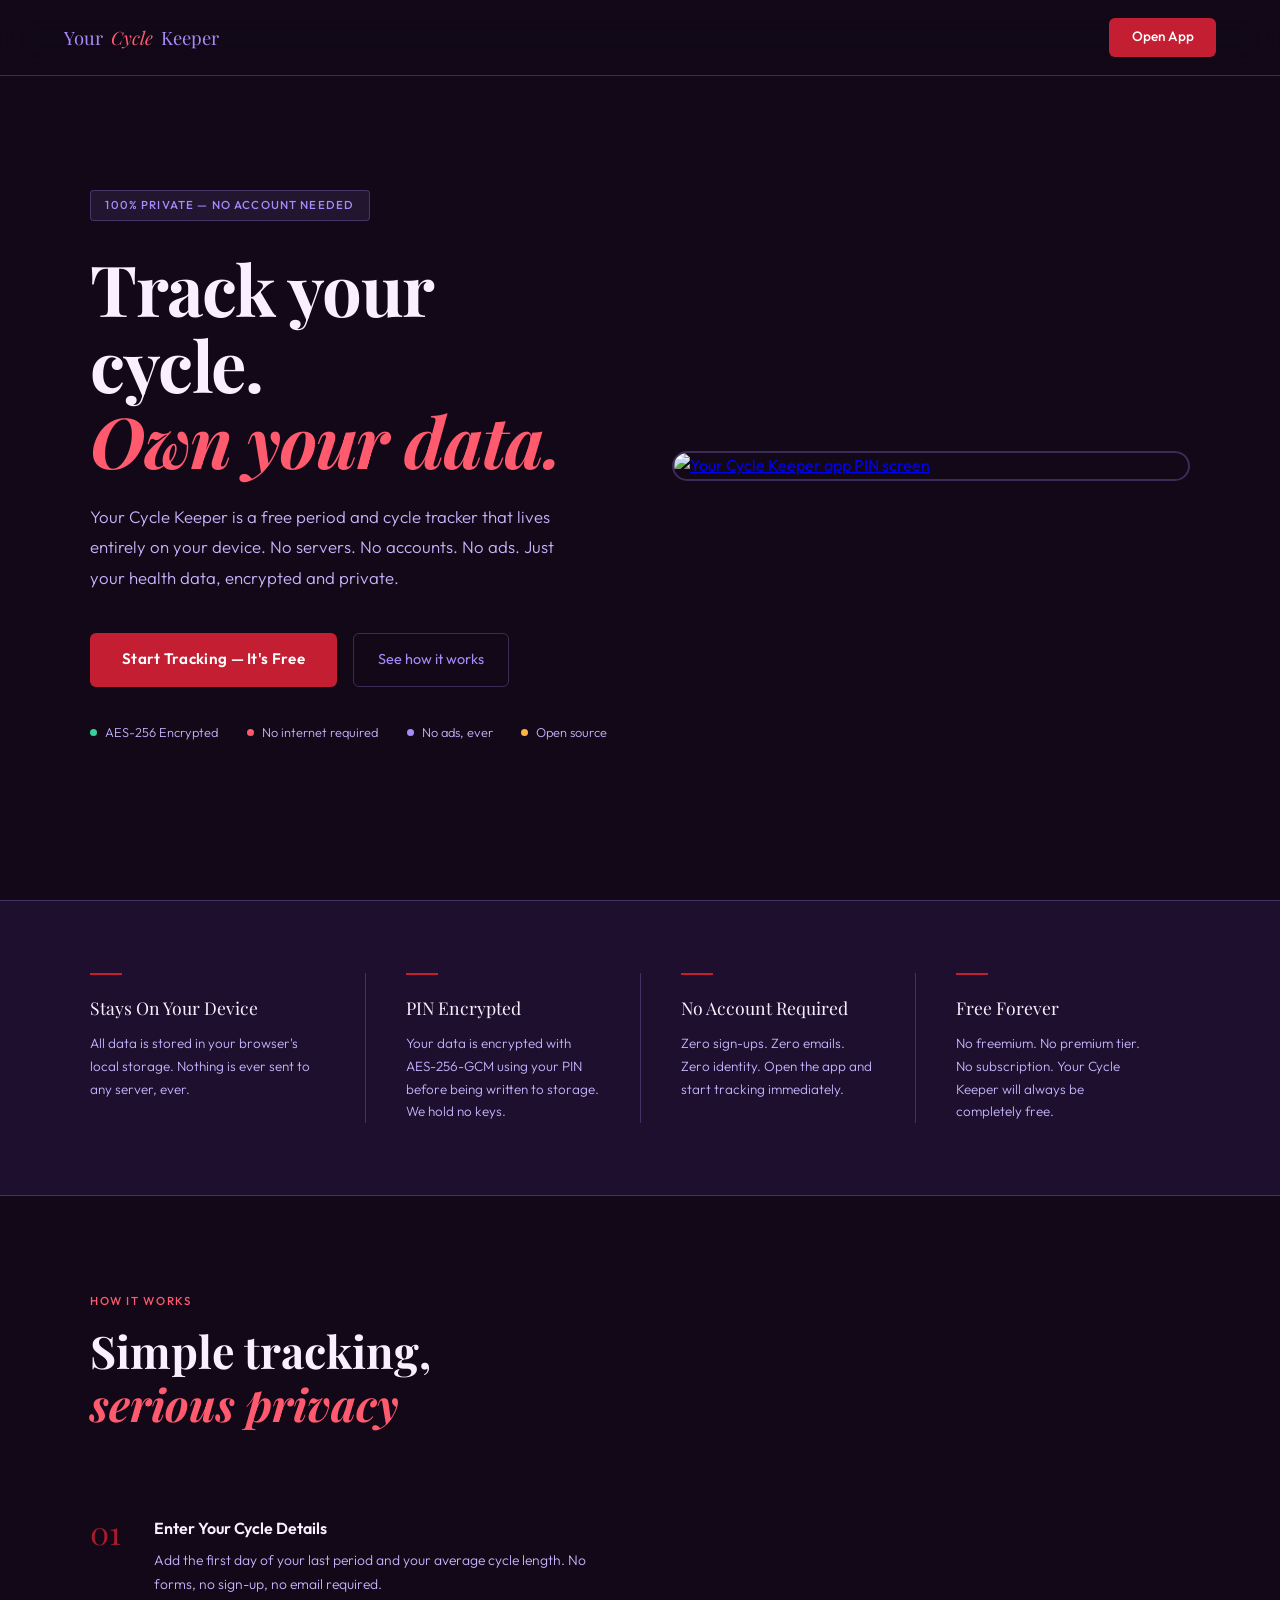
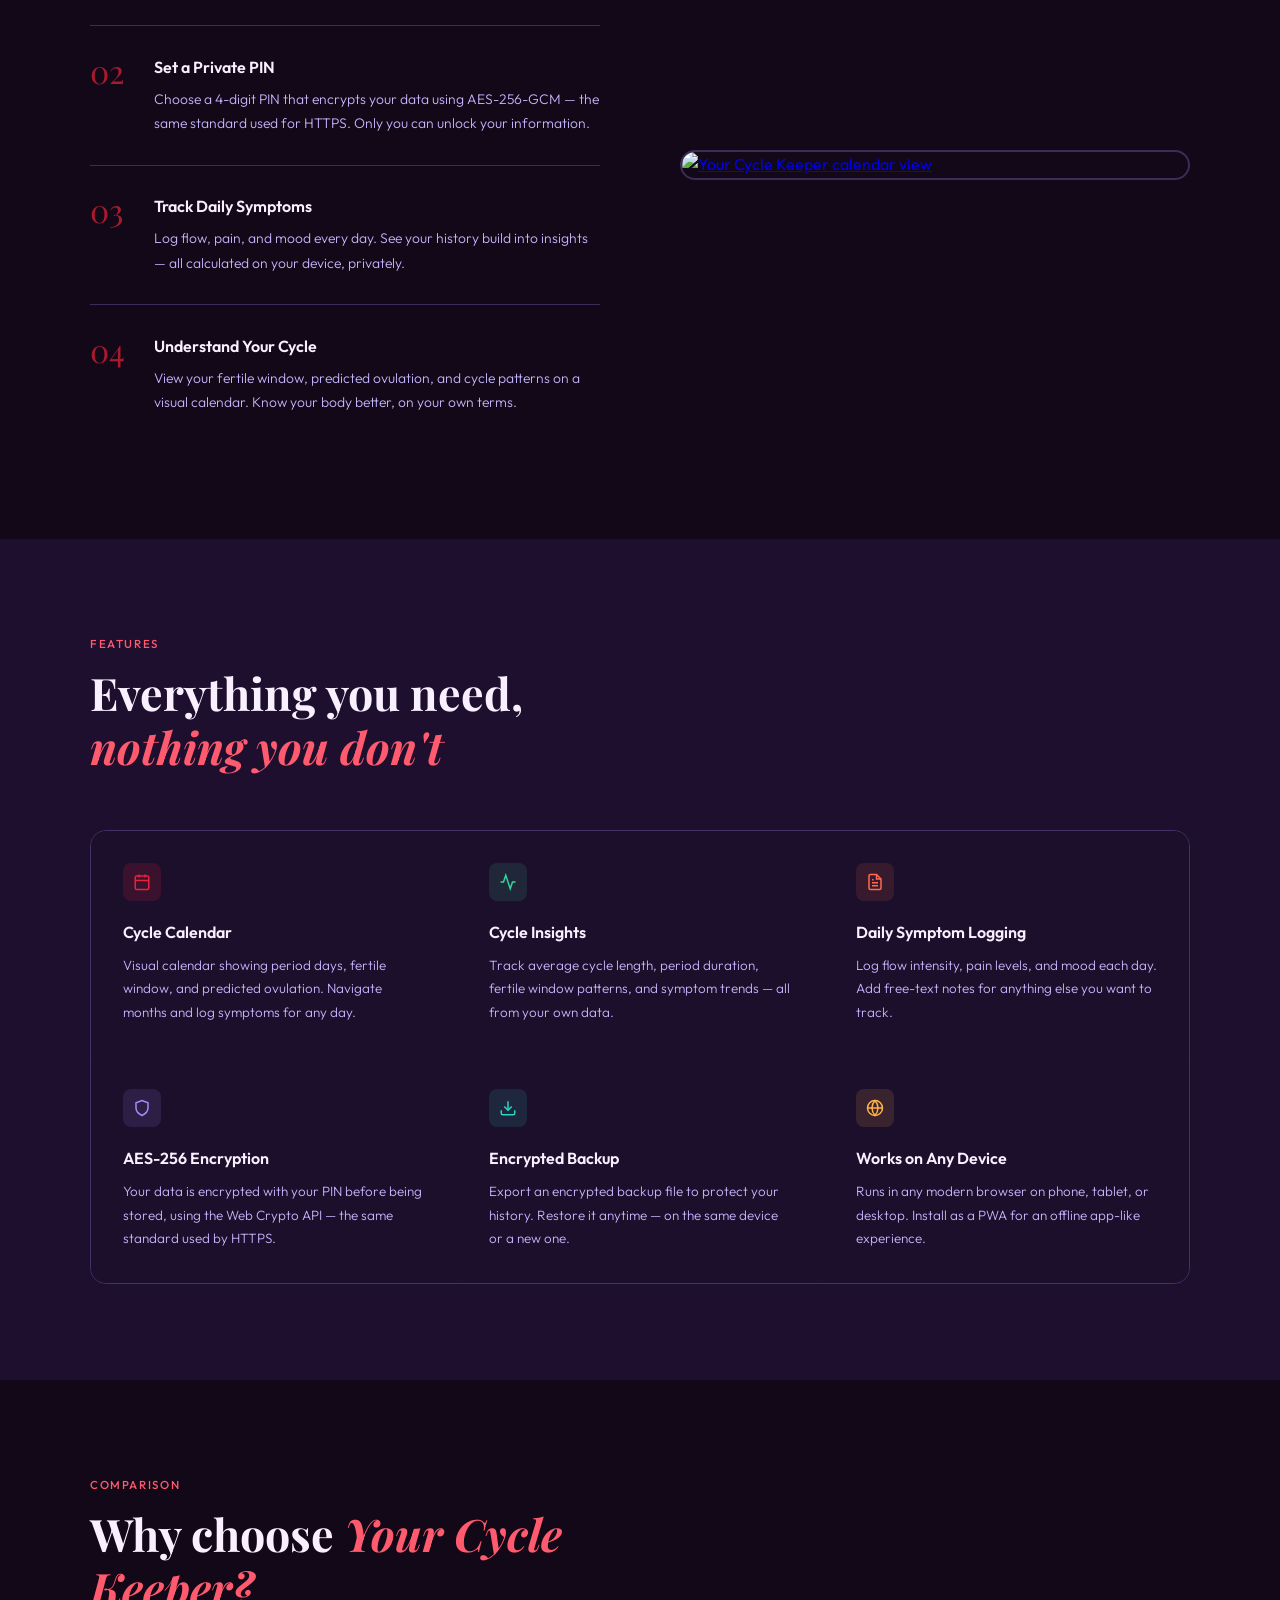
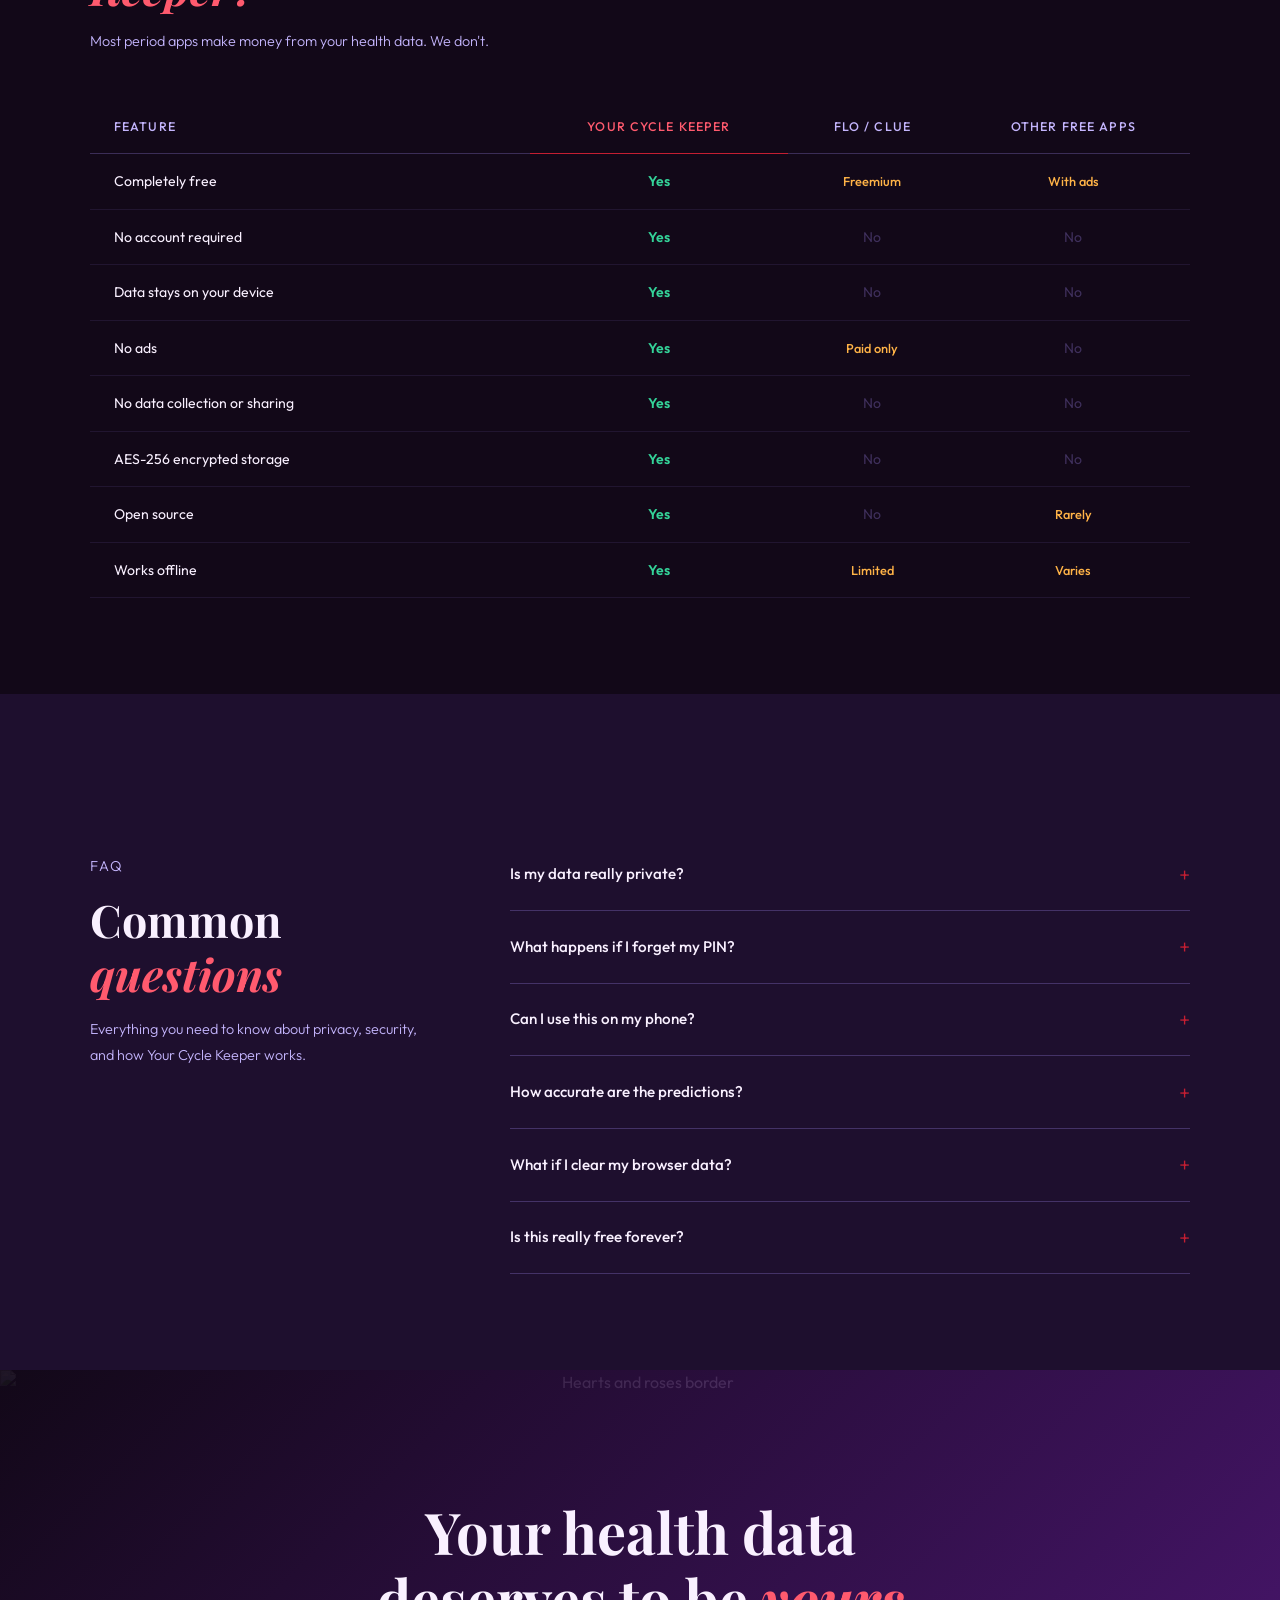
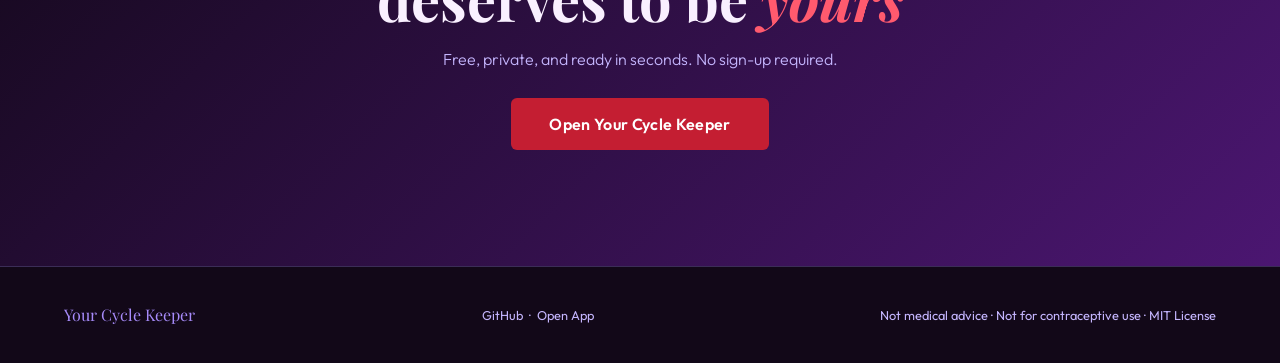
==== commit eb532b51: "Refactor code structure for improved readability and maintainability" ====
--- a/index.html
+++ b/index.html
@@ -2,106 +2,35 @@
 <html lang="en">
   <head>
     <meta charset="UTF-8" />
-    <meta
-      name="viewport"
-      content="width=device-width, initial-scale=1.0, viewport-fit=cover"
-    />
-
-    <meta
-      http-equiv="Content-Security-Policy"
-      content="
-    default-src 'none';
-    script-src 'self' 'unsafe-inline';
-    style-src 'self' 'unsafe-inline';
-    font-src 'self' data:;
-    img-src 'self' data:;
-    manifest-src 'self';
-    connect-src 'none';
-    object-src 'none';
-    base-uri 'self';
-    form-action 'none';
-  "
-    />
-
-    <meta name="apple-mobile-web-app-capable" content="yes" />
-    <meta
-      name="apple-mobile-web-app-status-bar-style"
-      content="black-translucent"
-    />
-    <meta name="theme-color" content="#120818" />
-    <meta name="apple-mobile-web-app-title" content="Your Cycle Keeper" />
-    <meta
-      name="robots"
-      content="index, follow, max-image-preview:large, max-snippet:-1, max-video-preview:-1"
-    />
+    <meta name="viewport" content="width=device-width, initial-scale=1.0" />
+    <title>Your Cycle Keeper — Free Private Period & Cycle Tracker</title>
     <meta
       name="description"
-      content="Your Cycle Keeper — a free, private period tracker with AES-256 encryption. Track your cycle, flow, mood, and symptoms entirely on your device. No accounts, no servers, no data collection. Forever free and ad-free."
+      content="Track your period and cycle privately. No account, no ads, no data collection. AES-256 encrypted, stored only on your device. Free forever."
     />
     <meta
       name="keywords"
-      content="period tracker, cycle tracker, private period tracker, free period app, menstrual cycle tracker, ovulation tracker, fertility tracker, encrypted health app, offline period tracker, no account period tracker, privacy first, AES-256, PWA"
+      content="private period tracker, cycle tracker no account, offline period app, secure menstrual tracker, free period tracker, no data collection period app"
     />
-    <meta name="author" content="Your Cycle Keeper" />
-
-    <!-- Open Graph / Social Sharing -->
-    <meta property="og:type" content="website" />
-    <meta property="og:site_name" content="Your Cycle Keeper" />
-    <meta property="og:locale" content="en_US" />
     <meta
       property="og:title"
-      content="Your Cycle Keeper — Free Private Period & Cycle Tracker"
+      content="Your Cycle Keeper — Free & Private Period Tracker"
     />
     <meta
       property="og:description"
-      content="Track your period, flow, mood and symptoms privately. AES-256 encrypted, no accounts, no servers, no data collection. Free forever."
+      content="No accounts. No ads. No data collection. Your cycle data stays on your device, always."
     />
-    <meta property="og:url" content="https://yourcyclekeeper.web.app" />
-    <meta
-      property="og:image"
-      content="https://yourcyclekeeper.web.app/icons/favicon-512x512.png"
-    />
-    <meta property="og:image:width" content="512" />
-    <meta property="og:image:height" content="512" />
-    <meta
-      property="og:image:alt"
-      content="Your Cycle Keeper logo — a heart with a blood drop"
-    />
-
-    <!-- Twitter Card -->
-    <meta name="twitter:card" content="summary" />
-    <meta
-      name="twitter:title"
-      content="Your Cycle Keeper — Free Private Period Tracker"
-    />
-    <meta
-      name="twitter:description"
-      content="Track your period, flow, mood and symptoms privately. AES-256 encrypted, no accounts, no servers. Free forever."
-    />
-    <meta
-      name="twitter:image"
-      content="https://yourcyclekeeper.web.app/icons/favicon-512x512.png"
-    />
-    <meta name="twitter:image:alt" content="Your Cycle Keeper logo" />
-
-    <!-- Canonical URL -->
-    <link rel="canonical" href="https://yourcyclekeeper.web.app" />
-
-    <link rel="stylesheet" href="style.css?v=20260307" />
-    <link
-      rel="stylesheet"
-      href="style-desktop.css?v=20260307"
-      media="screen and (min-width: 768px)"
-    />
-    <link rel="manifest" href="manifest.json" />
+    <meta property="og:url" content="https://yourcyclekeeper.web.app/" />
+    <meta name="twitter:card" content="summary_large_image" />
+    <link rel="canonical" href="https://yourcyclekeeper.web.app/" />
+
+    <!-- Favicons -->
     <link
       rel="icon"
       type="image/png"
       sizes="16x16"
       href="icons/favicon-16x16.png"
     />
-    <script src="js/indexeddb-storage.js"></script>
-    <script type="module" src="js/script.js"></script>
     <link
       rel="icon"
       type="image/png"
@@ -117,930 +46,1300 @@
     <link
       rel="icon"
       type="image/png"
-      sizes="64x64"
-      href="icons/favicon-64x64.png"
-    />
-    <link
-      rel="icon"
-      type="image/png"
       sizes="96x96"
       href="icons/favicon-96x96.png"
-    />
-    <link
-      rel="icon"
-      type="image/png"
-      sizes="128x128"
-      href="icons/favicon-128x128.png"
-    />
-    <link
-      rel="icon"
-      type="image/png"
-      sizes="192x192"
-      href="icons/favicon-192x192.png"
-    />
-    <link
-      rel="icon"
-      type="image/png"
-      sizes="256x256"
-      href="icons/favicon-256x256.png"
-    />
-    <link
-      rel="icon"
-      type="image/png"
-      sizes="512x512"
-      href="icons/favicon-512x512.png"
     />
     <link
       rel="apple-touch-icon"
       sizes="180x180"
       href="icons/favicon-180x180.png"
     />
-    <link
-      rel="apple-touch-icon"
-      sizes="152x152"
-      href="icons/favicon-152x152.png"
+    <meta name="theme-color" content="#120818" />
+
+    <!-- Open Graph -->
+    <meta property="og:type" content="website" />
+    <meta property="og:site_name" content="Your Cycle Keeper" />
+    <meta
+      property="og:image"
+      content="https://yourcyclekeeper.web.app/icons/favicon-512x512.png"
     />
-    <link
-      rel="apple-touch-icon"
-      sizes="144x144"
-      href="icons/favicon-144x144.png"
-    />
-    <title>Your Cycle Keeper — Private Period & Cycle Tracker</title>
-
-    <!-- JSON-LD Schema for Search Engines -->
-    <script type="application/ld+json">
-      {
-        "@context": "https://schema.org",
-        "@type": "SoftwareApplication",
-        "name": "Your Cycle Keeper",
-        "alternateName": "Cycle Keeper",
-        "description": "Free, private period and cycle tracker with AES-256 encryption. Track your flow, mood, and symptoms entirely on your device. No accounts, no servers, no data collection.",
-        "url": "https://yourcyclekeeper.web.app",
-        "applicationCategory": "HealthApplication",
-        "operatingSystem": "Web",
-        "browserRequirements": "Requires JavaScript, Web Crypto API",
-        "softwareVersion": "1.0.0-beta",
-        "offers": {
-          "@type": "Offer",
-          "price": "0",
-          "priceCurrency": "USD",
-          "availability": "https://schema.org/InStock"
-        },
-        "featureList": [
-          "AES-256-GCM encryption",
-          "Offline-first PWA",
-          "Period tracking",
-          "Flow intensity tracking",
-          "Mood tracking",
-          "Pain tracking",
-          "Cycle predictions",
-          "Ovulation estimation",
-          "Encrypted backup & restore",
-          "Zero data collection"
-        ],
-        "screenshot": "https://yourcyclekeeper.web.app/icons/favicon-512x512.png",
-        "image": "https://yourcyclekeeper.web.app/icons/favicon-512x512.png"
-      }
-    </script>
-
+
+    <style>
+      @font-face {
+        font-family: "Outfit";
+        src: url("/fonts/Outfit/Outfit-VariableFont_wght.ttf") format("truetype");
+        font-weight: 100 900;
+        font-style: normal;
+        font-display: swap;
+      }
+      @font-face {
+        font-family: "Playfair Display";
+        src: url("/fonts/Playfair_Display/PlayfairDisplay-VariableFont_wght.ttf") format("truetype");
+        font-weight: 400 900;
+        font-style: normal;
+        font-display: swap;
+      }
+      @font-face {
+        font-family: "Playfair Display";
+        src: url("/fonts/Playfair_Display/PlayfairDisplay-Italic-VariableFont_wght.ttf") format("truetype");
+        font-weight: 400 900;
+        font-style: italic;
+        font-display: swap;
+      }
+    </style>
+
+    <style>
+      *,
+      *::before,
+      *::after {
+        box-sizing: border-box;
+        margin: 0;
+        padding: 0;
+      }
+
+      :root {
+        --rose: #c41e32;
+        --rose-light: #ff5a6e;
+        --rose-pale: #ffe8ee;
+        --coral: #ff6b4a;
+        --amber: #ffb347;
+        --lavender: #a78bfa;
+        --deep-purple: #5b1a8a;
+        --teal: #2dd4bf;
+        --fertile-green: #34d399;
+        --ovulation: #f59e0b;
+        --bg: #120818;
+        --bg2: #1e0f2e;
+        --bg3: #2a1538;
+        --card: #1c0f2b;
+        --text: #f9f0ff;
+        --text-muted: #c4b5fd;
+        --border: rgba(167, 139, 250, 0.28);
+      }
+
+      html {
+        scroll-behavior: smooth;
+      }
+
+      body {
+        font-family: "Outfit", sans-serif;
+        background: var(--bg);
+        color: var(--text);
+        overflow-x: hidden;
+        line-height: 1.6;
+      }
+
+      /* NAV */
+      nav {
+        position: fixed;
+        top: 0;
+        left: 0;
+        right: 0;
+        z-index: 100;
+        display: flex;
+        align-items: center;
+        justify-content: space-between;
+        padding: 1.1rem 5vw;
+        background: rgba(18, 8, 24, 0.75);
+        backdrop-filter: blur(16px);
+        border-bottom: 1px solid var(--border);
+      }
+      .nav-logo-img {
+        width: 28px;
+        height: 28px;
+        object-fit: contain;
+        flex-shrink: 0;
+      }
+      .nav-logo {
+        display: flex;
+        align-items: center;
+        gap: 0.5rem;
+        font-family: "Playfair Display", serif;
+        font-size: 1.15rem;
+        color: var(--lavender);
+        text-decoration: none;
+      }
+      .nav-logo span {
+        color: var(--rose-light);
+        font-style: italic;
+      }
+      .nav-actions {
+        display: flex;
+        align-items: center;
+        gap: 0.75rem;
+      }
+      .nav-support {
+        color: var(--lavender);
+        text-decoration: none;
+        padding: 0.55rem 1rem;
+        border-radius: 6px;
+        font-size: 0.85rem;
+        font-weight: 500;
+        border: 1px solid var(--border);
+        transition: background 0.2s, border-color 0.2s;
+      }
+      .nav-support:hover {
+        background: rgba(167, 139, 250, 0.1);
+        border-color: var(--lavender);
+      }
+      .nav-cta {
+        background: var(--rose);
+        color: white;
+        text-decoration: none;
+        padding: 0.55rem 1.4rem;
+        border-radius: 6px;
+        font-size: 0.85rem;
+        font-weight: 500;
+        transition: background 0.2s;
+      }
+      .nav-cta:hover {
+        background: var(--rose-light);
+      }
+
+      /* HERO */
+      .hero {
+        min-height: 100vh;
+        display: flex;
+        align-items: center;
+        padding: 7rem 5vw 5rem;
+        position: relative;
+        overflow: hidden;
+      }
+      .hero-left {
+        position: relative;
+        z-index: 1;
+      }
+      .hero-badge {
+        display: inline-block;
+        background: rgba(167, 139, 250, 0.1);
+        border: 1px solid var(--border);
+        color: var(--lavender);
+        font-size: 0.72rem;
+        font-weight: 500;
+        padding: 0.35rem 0.9rem;
+        border-radius: 4px;
+        margin-bottom: 1.8rem;
+        letter-spacing: 0.1em;
+        text-transform: uppercase;
+        animation: fadeUp 0.7s ease both;
+      }
+      .hero h1 {
+        font-family: "Playfair Display", serif;
+        font-size: clamp(2.8rem, 5.5vw, 5rem);
+        font-weight: 700;
+        line-height: 1.08;
+        color: var(--text);
+        letter-spacing: -0.02em;
+        animation: fadeUp 0.7s ease 0.1s both;
+      }
+      .hero h1 em {
+        font-style: italic;
+        color: var(--rose-light);
+      }
+      .hero-sub {
+        margin-top: 1.5rem;
+        font-size: 1.05rem;
+        color: var(--text-muted);
+        font-weight: 300;
+        max-width: 480px;
+        line-height: 1.8;
+        animation: fadeUp 0.7s ease 0.2s both;
+      }
+      .hero-actions {
+        margin-top: 2.5rem;
+        display: flex;
+        gap: 1rem;
+        flex-wrap: wrap;
+        animation: fadeUp 0.7s ease 0.3s both;
+      }
+      .btn-primary {
+        background: var(--rose);
+        color: white;
+        text-decoration: none;
+        padding: 0.9rem 2rem;
+        border-radius: 6px;
+        font-size: 0.95rem;
+        font-weight: 600;
+        transition: all 0.2s;
+        letter-spacing: 0.02em;
+      }
+      .btn-primary:hover {
+        background: var(--rose-light);
+      }
+      .btn-ghost {
+        color: var(--lavender);
+        text-decoration: none;
+        padding: 0.9rem 1.5rem;
+        border-radius: 6px;
+        font-size: 0.9rem;
+        font-weight: 400;
+        border: 1px solid var(--border);
+        transition: all 0.2s;
+      }
+      .btn-ghost:hover {
+        border-color: var(--lavender);
+        background: rgba(167, 139, 250, 0.08);
+      }
+      .hero-trust {
+        margin-top: 2.2rem;
+        display: flex;
+        gap: 1.8rem;
+        flex-wrap: wrap;
+        animation: fadeUp 0.7s ease 0.4s both;
+      }
+      .hero-trust-item {
+        display: flex;
+        align-items: center;
+        gap: 0.5rem;
+        font-size: 0.8rem;
+        color: var(--text-muted);
+        font-weight: 300;
+      }
+      .trust-dot {
+        width: 7px;
+        height: 7px;
+        border-radius: 50%;
+        background: var(--fertile-green);
+        flex-shrink: 0;
+      }
+      .trust-dot.red {
+        background: var(--rose-light);
+      }
+      .trust-dot.purple {
+        background: var(--lavender);
+      }
+      .trust-dot.amber {
+        background: var(--amber);
+      }
+
+      .hero-right {
+        position: relative;
+        z-index: 1;
+        animation: fadeUp 0.9s ease 0.2s both;
+      }
+      .hero-img-frame {
+        display: block;
+        border-radius: 24px;
+        overflow: hidden;
+        max-height: 720px;
+        position: relative;
+        border: 2px solid var(--border);
+        transition: transform 0.3s ease;
+      }
+      .hero-img-frame:hover {
+        transform: translateY(-4px);
+      }
+      .hero-img-frame img {
+        width: 100%;
+        height: auto;
+        object-fit: contain;
+        display: block;
+      }
+
+      @keyframes fadeUp {
+        from {
+          opacity: 0;
+          transform: translateY(24px);
+        }
+        to {
+          opacity: 1;
+          transform: translateY(0);
+        }
+      }
+
+      /* SHARED */
+      section {
+        padding: 6rem 5vw;
+      }
+      .section-label {
+        font-size: 0.72rem;
+        letter-spacing: 0.14em;
+        text-transform: uppercase;
+        color: var(--rose-light);
+        font-weight: 500;
+        margin-bottom: 0.8rem;
+      }
+      .section-title {
+        font-family: "Playfair Display", serif;
+        font-size: clamp(2rem, 3.5vw, 2.8rem);
+        font-weight: 700;
+        color: var(--text);
+        line-height: 1.2;
+        max-width: 600px;
+      }
+      .section-title em {
+        font-style: italic;
+        color: var(--rose-light);
+      }
+      .inner {
+        max-width: 1100px;
+        margin: 0 auto;
+      }
+      .hero-inner {
+        display: grid;
+        grid-template-columns: 1fr 1fr;
+        align-items: center;
+        gap: 4rem;
+      }
+
+      /* PILLARS */
+      .pillars {
+        background: var(--bg2);
+        border-top: 1px solid var(--border);
+        border-bottom: 1px solid var(--border);
+        padding: 4.5rem 5vw;
+      }
+      .pillars-grid {
+        max-width: 1100px;
+        margin: 0 auto;
+        display: grid;
+        grid-template-columns: repeat(4, 1fr);
+      }
+      .pillar {
+        padding: 0 2.5rem;
+        border-left: 1px solid var(--border);
+      }
+      .pillar:first-child {
+        padding-left: 0;
+        border-left: none;
+      }
+      .pillar-line {
+        width: 32px;
+        height: 2px;
+        background: var(--rose);
+        margin-bottom: 1.2rem;
+      }
+      .pillar h2 {
+        font-family: "Playfair Display", serif;
+        font-size: 1.1rem;
+        font-weight: 400;
+        color: var(--text);
+        margin-bottom: 0.6rem;
+      }
+      .pillar p {
+        font-size: 0.84rem;
+        color: var(--text-muted);
+        line-height: 1.7;
+        font-weight: 300;
+      }
+
+      /* HOW IT WORKS */
+      .how-section {
+        background: var(--bg);
+      }
+      .how-layout {
+        display: grid;
+        grid-template-columns: 1fr 1fr;
+        gap: 5rem;
+        align-items: center;
+        margin-top: 3.5rem;
+      }
+      .how-step {
+        display: flex;
+        gap: 1.5rem;
+        padding: 1.8rem 0;
+        border-bottom: 1px solid var(--border);
+      }
+      .how-step:last-child {
+        border-bottom: none;
+      }
+      .step-num {
+        font-family: "Playfair Display", serif;
+        font-size: 2rem;
+        font-weight: 400;
+        color: var(--rose);
+        line-height: 1;
+        flex-shrink: 0;
+        width: 2.5rem;
+        opacity: 0.85;
+        transition: opacity 0.2s;
+      }
+      .how-step:hover .step-num {
+        opacity: 1;
+      }
+      .step-content h3 {
+        font-size: 1rem;
+        font-weight: 600;
+        color: var(--text);
+        margin-bottom: 0.4rem;
+      }
+      .step-content p {
+        font-size: 0.87rem;
+        color: var(--text-muted);
+        line-height: 1.75;
+        font-weight: 300;
+      }
+      .how-image {
+        display: block;
+        border-radius: 24px;
+        overflow: hidden;
+        position: relative;
+        border: 2px solid var(--border);
+        transition: transform 0.3s ease;
+      }
+      .how-image.visible:hover {
+        transform: translateY(-4px);
+      }
+      .how-image img {
+        width: 100%;
+        height: auto;
+        object-fit: contain;
+        display: block;
+      }
+
+      /* FEATURES */
+      .features-section {
+        background: var(--bg2);
+      }
+      .features-grid {
+        display: grid;
+        grid-template-columns: repeat(3, 1fr);
+        gap: 1px;
+        margin-top: 3.5rem;
+        border: 1px solid var(--border);
+        border-radius: 16px;
+        overflow: hidden;
+      }
+      .feat-card {
+        background: var(--card);
+        padding: 2rem;
+        transition: background 0.2s;
+      }
+      .feat-card:hover {
+        background: var(--bg3);
+      }
+      .feat-accent {
+        width: 38px;
+        height: 38px;
+        border-radius: 8px;
+        margin-bottom: 1.2rem;
+        display: flex;
+        align-items: center;
+        justify-content: center;
+      }
+      .feat-accent svg {
+        width: 18px;
+        height: 18px;
+      }
+      .feat-card h3 {
+        font-size: 1rem;
+        font-weight: 600;
+        color: var(--text);
+        margin-bottom: 0.5rem;
+      }
+      .feat-card p {
+        font-size: 0.84rem;
+        color: var(--text-muted);
+        line-height: 1.75;
+        font-weight: 300;
+      }
+
+      /* COMPARISON */
+      .comparison-section {
+        background: var(--bg);
+      }
+      .comparison-table {
+        width: 100%;
+        margin-top: 3rem;
+        border-collapse: collapse;
+      }
+      .comparison-table thead th {
+        padding: 1rem 1.5rem;
+        text-align: left;
+        font-size: 0.78rem;
+        font-weight: 500;
+        letter-spacing: 0.09em;
+        text-transform: uppercase;
+        color: var(--text-muted);
+        border-bottom: 1px solid var(--border);
+      }
+      .comparison-table thead th:not(:first-child) {
+        text-align: center;
+      }
+      .comparison-table thead th.col-us {
+        color: var(--rose-light);
+        border-bottom-color: var(--rose);
+      }
+      .comparison-table tbody tr {
+        border-bottom: 1px solid rgba(167, 139, 250, 0.1);
+        transition: background 0.15s;
+      }
+      .comparison-table tbody tr:hover {
+        background: rgba(167, 139, 250, 0.04);
+      }
+      .comparison-table td {
+        padding: 1rem 1.5rem;
+        font-size: 0.88rem;
+        color: var(--text-muted);
+        vertical-align: middle;
+      }
+      .comparison-table td:first-child {
+        color: var(--text);
+        font-weight: 400;
+      }
+      .comparison-table td:not(:first-child) {
+        text-align: center;
+      }
+      .comparison-table td.col-us {
+        color: var(--text);
+      }
+      .check {
+        color: var(--fertile-green);
+        font-size: 0.88rem;
+        font-weight: 600;
+      }
+      .cross {
+        color: rgba(167, 139, 250, 0.3);
+        font-size: 0.88rem;
+      }
+      .partial {
+        color: var(--amber);
+        font-size: 0.8rem;
+        font-weight: 500;
+      }
+
+      /* FAQ */
+      .faq-section {
+        background: var(--bg2);
+      }
+      .faq-layout {
+        display: grid;
+        grid-template-columns: 1fr 2fr;
+        gap: 5rem;
+        align-items: start;
+        margin-top: 3rem;
+      }
+      .faq-left p {
+        margin-top: 1rem;
+        font-size: 0.9rem;
+        color: var(--text-muted);
+        line-height: 1.8;
+        font-weight: 300;
+      }
+      details {
+        border-bottom: 1px solid var(--border);
+      }
+      summary {
+        padding: 1.2rem 0;
+        font-size: 0.95rem;
+        font-weight: 500;
+        color: var(--text);
+        cursor: pointer;
+        list-style: none;
+        display: flex;
+        justify-content: space-between;
+        align-items: center;
+        gap: 1rem;
+        transition: color 0.2s;
+      }
+      summary:hover {
+        color: var(--rose-light);
+      }
+      summary::after {
+        content: "+";
+        font-size: 1.3rem;
+        font-weight: 300;
+        color: var(--rose);
+        flex-shrink: 0;
+        transition: transform 0.2s;
+      }
+      details[open] summary::after {
+        transform: rotate(45deg);
+      }
+      details p {
+        padding-bottom: 1.2rem;
+        font-size: 0.88rem;
+        color: var(--text-muted);
+        line-height: 1.8;
+        font-weight: 300;
+      }
+
+      /* CTA */
+      .cta-section {
+        position: relative;
+        overflow: hidden;
+        text-align: center;
+        padding: 8rem 5vw;
+      }
+      .cta-section img.cta-bg {
+        position: absolute;
+        inset: 0;
+        width: 100%;
+        height: 100%;
+        object-fit: contain;
+        object-position: center;
+        z-index: 0;
+        background: var(--bg);
+      }
+      .cta-overlay {
+        position: absolute;
+        inset: 0;
+        z-index: 1;
+        background: linear-gradient(
+          135deg,
+          rgba(18, 8, 24, 0.94) 0%,
+          rgba(91, 26, 138, 0.78) 100%
+        );
+      }
+      .cta-inner {
+        position: relative;
+        z-index: 2;
+      }
+      .cta-section h2 {
+        font-family: "Playfair Display", serif;
+        font-size: clamp(2.2rem, 4.5vw, 3.8rem);
+        font-weight: 700;
+        color: var(--text);
+        line-height: 1.15;
+        max-width: 600px;
+        margin: 0 auto 1rem;
+      }
+      .cta-section h2 em {
+        font-style: italic;
+        color: var(--rose-light);
+      }
+      .cta-section p {
+        color: var(--text-muted);
+        font-size: 1rem;
+        margin-bottom: 2.5rem;
+        font-weight: 300;
+      }
+
+      /* FOOTER */
+      footer {
+        background: var(--bg);
+        border-top: 1px solid var(--border);
+        color: var(--text-muted);
+        padding: 2.2rem 5vw;
+        display: flex;
+        justify-content: space-between;
+        align-items: center;
+        font-size: 0.8rem;
+        flex-wrap: wrap;
+        gap: 1rem;
+      }
+      footer a {
+        color: var(--text-muted);
+        text-decoration: none;
+        transition: color 0.2s;
+      }
+      footer a:hover {
+        color: var(--lavender);
+      }
+      .footer-logo {
+        font-family: "Playfair Display", serif;
+        font-size: 1rem;
+        color: var(--lavender);
+      }
+
+      /* SCROLL REVEAL */
+      .reveal {
+        transition: opacity 0.65s ease, transform 0.65s ease;
+      }
+      .reveal.will-animate {
+        opacity: 0;
+        transform: translateY(20px);
+      }
+      .reveal.visible {
+        opacity: 1;
+        transform: translateY(0);
+      }
+
+      /* RESPONSIVE */
+      @media (max-width: 900px) {
+        .hero-inner {
+          grid-template-columns: 1fr;
+        }
+        .hero-right {
+          display: none;
+        }
+        .how-layout {
+          grid-template-columns: 1fr;
+        }
+        .how-image {
+          display: none;
+        }
+        .features-grid {
+          grid-template-columns: 1fr 1fr;
+        }
+        .pillars-grid {
+          grid-template-columns: 1fr 1fr;
+        }
+        .pillar,
+        .pillar:first-child {
+          padding: 1.5rem;
+          border-left: none;
+          border-top: 1px solid var(--border);
+        }
+        .pillar:nth-child(-n + 2) {
+          border-top: none;
+        }
+        .faq-layout {
+          grid-template-columns: 1fr;
+          gap: 2rem;
+        }
+        .comparison-table thead th:last-child,
+        .comparison-table td:last-child {
+          display: none;
+        }
+      }
+      @media (max-width: 600px) {
+        .nav-logo {
+          font-size: 1rem;
+        }
+        .nav-actions {
+          gap: 0.5rem;
+        }
+        .nav-support {
+          padding: 0.45rem 0.7rem;
+          font-size: 0.75rem;
+        }
+        .nav-cta {
+          padding: 0.45rem 0.9rem;
+          font-size: 0.75rem;
+        }
+        .features-grid {
+          grid-template-columns: 1fr;
+        }
+        .pillars-grid {
+          grid-template-columns: 1fr;
+        }
+        .pillar,
+        .pillar:first-child {
+          padding: 1.5rem;
+        }
+        footer {
+          flex-direction: column;
+          text-align: center;
+          align-items: center;
+        }
+      }
+    </style>
   </head>
   <body>
-    <div id="timeout-banner">
-      ⏱️ Session expires in <span id="timeout-count">60</span>s of inactivity —
-      tap to reset
-    </div>
-
-    <div id="modal-overlay">
-      <div class="modal-box">
-        <div class="modal-icon" id="modal-icon">⚠️</div>
-        <div class="modal-title" id="modal-title">Are you sure?</div>
-        <div class="modal-msg" id="modal-msg"></div>
-        <div class="modal-btns">
-          <button class="modal-btn secondary" id="modal-cancel">Cancel</button>
-          <button class="modal-btn primary" id="modal-confirm">Confirm</button>
+    <nav>
+      <a href="#" class="nav-logo">Your <span>Cycle</span> Keeper</a>
+      <div class="nav-actions">
+        <a href="/period-tracker/" target="_blank" class="nav-cta">Open App</a>
+      </div>
+    </nav>
+
+    <main>
+    <!-- HERO -->
+    <section class="hero">
+      <div class="inner hero-inner">
+        <div class="hero-left">
+          <div class="hero-badge">100% Private — No Account Needed</div>
+          <h1>Track your cycle.<br /><em>Own your data.</em></h1>
+          <p class="hero-sub">
+            Your Cycle Keeper is a free period and cycle tracker that lives
+            entirely on your device. No servers. No accounts. No ads. Just your
+            health data, encrypted and private.
+          </p>
+          <div class="hero-actions">
+            <a href="/period-tracker/" target="_blank" class="btn-primary"
+              >Start Tracking — It's Free</a
+            >
+            <a href="#how-it-works" class="btn-ghost">See how it works</a>
+          </div>
+          <div class="hero-trust">
+            <div class="hero-trust-item">
+              <div class="trust-dot"></div>
+              AES-256 Encrypted
+            </div>
+            <div class="hero-trust-item">
+              <div class="trust-dot red"></div>
+              No internet required
+            </div>
+            <div class="hero-trust-item">
+              <div class="trust-dot purple"></div>
+              No ads, ever
+            </div>
+            <div class="hero-trust-item">
+              <div class="trust-dot amber"></div>
+              Open source
+            </div>
+          </div>
+        </div>
+        <div class="hero-right">
+          <a href="/period-tracker/" target="_blank" class="hero-img-frame">
+            <img
+              src="icons/yourcyclekeeper_pinscreen.svg"
+              alt="Your Cycle Keeper app PIN screen"
+              loading="lazy"
+            />
+          </a>
+        </div>
+      </div>
+    </section>
+
+    <!-- PILLARS -->
+    <div class="pillars">
+      <div class="pillars-grid">
+        <div class="pillar reveal">
+          <div class="pillar-line"></div>
+          <h2>Stays On Your Device</h2>
+          <p>
+            All data is stored in your browser's local storage. Nothing is ever
+            sent to any server, ever.
+          </p>
+        </div>
+        <div class="pillar reveal">
+          <div class="pillar-line"></div>
+          <h2>PIN Encrypted</h2>
+          <p>
+            Your data is encrypted with AES-256-GCM using your PIN before being
+            written to storage. We hold no keys.
+          </p>
+        </div>
+        <div class="pillar reveal">
+          <div class="pillar-line"></div>
+          <h2>No Account Required</h2>
+          <p>
+            Zero sign-ups. Zero emails. Zero identity. Open the app and start
+            tracking immediately.
+          </p>
+        </div>
+        <div class="pillar reveal">
+          <div class="pillar-line"></div>
+          <h2>Free Forever</h2>
+          <p>
+            No freemium. No premium tier. No subscription. Your Cycle Keeper
+            will always be completely free.
+          </p>
         </div>
       </div>
     </div>
 
-    <div id="lock-screen">
-      <div class="lock-icon" id="lock-icon">
-        <img
-          src="icons/your_cycle_keeper_logo.png"
-          alt="Your Cycle Keeper Logo"
-          class="logo-lock"
-        />
+    <!-- HOW IT WORKS -->
+    <section class="how-section" id="how-it-works">
+      <div class="inner">
+        <p class="section-label reveal">How it works</p>
+        <h2 class="section-title reveal">
+          Simple tracking,<br /><em>serious privacy</em>
+        </h2>
+        <div class="how-layout">
+          <div class="how-steps">
+            <div class="how-step reveal">
+              <div class="step-num" aria-hidden="true">01</div>
+              <div class="step-content">
+                <h3>Enter Your Cycle Details</h3>
+                <p>
+                  Add the first day of your last period and your average cycle
+                  length. No forms, no sign-up, no email required.
+                </p>
+              </div>
+            </div>
+            <div class="how-step reveal">
+              <div class="step-num" aria-hidden="true">02</div>
+              <div class="step-content">
+                <h3>Set a Private PIN</h3>
+                <p>
+                  Choose a 4-digit PIN that encrypts your data using AES-256-GCM
+                  — the same standard used for HTTPS. Only you can unlock your
+                  information.
+                </p>
+              </div>
+            </div>
+            <div class="how-step reveal">
+              <div class="step-num" aria-hidden="true">03</div>
+              <div class="step-content">
+                <h3>Track Daily Symptoms</h3>
+                <p>
+                  Log flow, pain, and mood every day. See your history build
+                  into insights — all calculated on your device, privately.
+                </p>
+              </div>
+            </div>
+            <div class="how-step reveal">
+              <div class="step-num" aria-hidden="true">04</div>
+              <div class="step-content">
+                <h3>Understand Your Cycle</h3>
+                <p>
+                  View your fertile window, predicted ovulation, and cycle
+                  patterns on a visual calendar. Know your body better, on your
+                  own terms.
+                </p>
+              </div>
+            </div>
+          </div>
+          <a href="/period-tracker/" target="_blank" class="how-image reveal">
+            <img
+              src="icons/yourcyclekeeper_calendar.svg"
+              alt="Your Cycle Keeper calendar view"
+              loading="lazy"
+            />
+          </a>
+        </div>
       </div>
-      <div class="lock-logo">Your Cycle Keeper</div>
-      <div class="lock-sub" id="lock-sub">
-        Enter your PIN to unlock<br />your private health data
-      </div>
-      <div class="pin-label" id="pin-label">PIN</div>
-      <div class="pin-dots" id="pin-dots">
-        <div class="pin-dot" id="d0"></div>
-        <div class="pin-dot" id="d1"></div>
-        <div class="pin-dot" id="d2"></div>
-        <div class="pin-dot" id="d3"></div>
-      </div>
-      <div class="numpad" id="numpad">
-        <div class="num-btn" onclick="pinInput('1')">1</div>
-        <div class="num-btn" onclick="pinInput('2')">2</div>
-        <div class="num-btn" onclick="pinInput('3')">3</div>
-        <div class="num-btn" onclick="pinInput('4')">4</div>
-        <div class="num-btn" onclick="pinInput('5')">5</div>
-        <div class="num-btn" onclick="pinInput('6')">6</div>
-        <div class="num-btn" onclick="pinInput('7')">7</div>
-        <div class="num-btn" onclick="pinInput('8')">8</div>
-        <div class="num-btn" onclick="pinInput('9')">9</div>
-        <div class="num-btn empty"></div>
-        <div class="num-btn" onclick="pinInput('0')">0</div>
-        <div class="num-btn del" onclick="pinDelete()">⌫</div>
-      </div>
-      <div class="lock-error" id="lock-error"></div>
-      <div class="forgot-pin-wrapper">
-        <button onclick="forgotPinFlow()" class="forgot-pin-btn">
-          Forgot PIN?
-        </button>
-      </div>
-    </div>
-
-    <!-- ONBOARDING -->
-    <div id="onboarding" class="hidden">
-      <div class="onboard-moon">
-        <img
-          src="icons/your_cycle_keeper_logo.png"
-          alt="Your Cycle Keeper Logo"
-          class="logo-onboard"
-        />
-      </div>
-      <h1 class="onboard-logo">Your Cycle Keeper</h1>
-      <p class="onboard-sub">Track Your Period and Cycle Privately</p>
-      <p class="onboard-tagline">
-        Track your flow, mood, and symptoms — all on your device. Free, ad-free,
-        fully accessible, and privacy-first.
-      </p>
-      <div class="beta-warning">
-        ⚠️ <strong>Beta</strong> — This app is currently in active development.
-        Features may change and bugs may occur.
-      </div>
-      <div class="onboard-form">
-        <label for="ob-last-period">First day of your last period</label>
-        <input type="date" id="ob-last-period" autocomplete="off" />
-        <label for="ob-cycle-len">Average cycle length (days)</label>
-        <input
-          type="number"
-          id="ob-cycle-len"
-          value="28"
-          min="20"
-          max="45"
-          autocomplete="off"
-        />
-        <label for="ob-period-dur">Average period duration (days)</label>
-        <input
-          type="number"
-          id="ob-period-dur"
-          value="5"
-          min="1"
-          max="10"
-          autocomplete="off"
-        />
-
-        <div class="pin-setup-title">🔒 Set a 4-digit PIN</div>
-        <div class="pin-setup-sub">
-          Your PIN encrypts all data locally.
-          <strong>Your Cycle Keeper never sends data anywhere.</strong> If you
-          forget your PIN, data will be erased.
-        </div>
-        <div class="setup-pin-wrap" id="setup-pin-dots">
-          <div class="setup-pin-dot" id="sp0"></div>
-          <div class="setup-pin-dot" id="sp1"></div>
-          <div class="setup-pin-dot" id="sp2"></div>
-          <div class="setup-pin-dot" id="sp3"></div>
-        </div>
-        <div class="onboard-numpad">
-          <div class="num-btn" onclick="setupPinInput('1')">1</div>
-          <div class="num-btn" onclick="setupPinInput('2')">2</div>
-          <div class="num-btn" onclick="setupPinInput('3')">3</div>
-          <div class="num-btn" onclick="setupPinInput('4')">4</div>
-          <div class="num-btn" onclick="setupPinInput('5')">5</div>
-          <div class="num-btn" onclick="setupPinInput('6')">6</div>
-          <div class="num-btn" onclick="setupPinInput('7')">7</div>
-          <div class="num-btn" onclick="setupPinInput('8')">8</div>
-          <div class="num-btn" onclick="setupPinInput('9')">9</div>
-          <div class="num-btn empty"></div>
-          <div class="num-btn" onclick="setupPinInput('0')">0</div>
-          <div class="num-btn del" onclick="setupPinDelete()">⌫</div>
-        </div>
-        <button
-          class="onboard-start"
-          id="onboard-start-btn"
-          onclick="startApp()"
-          disabled
-        >
-          Start Tracking ✨
-        </button>
-      </div>
-      <p class="privacy-note">
-        🔒 <span>AES-256-GCM encrypted.</span> Data never leaves your device. No
-        accounts, no tracking, forever free.
-      </p>
-    </div>
-
-    <!-- MAIN APP -->
-    <div id="app" style="display: none">
-      <div class="header">
-        <div class="logo">Your Cycle Keeper</div>
-        <div class="bottom-nav" id="bottom-nav">
-          <div
-            class="bnav-item active"
-            id="bnav-calendar"
-            onclick="switchTab('calendar')"
-            tabindex="0"
-            role="button"
-            aria-label="Calendar tab"
-            onkeydown="if(event.key==='Enter'||event.key===' '){event.preventDefault();switchTab('calendar');}"
-          >
-            <span class="icon"
-              ><svg
+    </section>
+
+    <!-- FEATURES -->
+    <section class="features-section">
+      <div class="inner">
+        <p class="section-label reveal">Features</p>
+        <h2 class="section-title reveal">
+          Everything you need,<br /><em>nothing you don't</em>
+        </h2>
+        <div class="features-grid">
+          <div class="feat-card reveal">
+            <div
+              class="feat-accent"
+              style="background: rgba(230, 35, 59, 0.15)"
+            >
+              <svg
                 viewBox="0 0 24 24"
-                width="24"
-                height="24"
-                stroke="currentColor"
-                stroke-width="1.5"
                 fill="none"
-                stroke-linecap="round"
+                stroke="#e6233b"
+                stroke-width="2"
               >
-                <rect x="3" y="4" width="18" height="18" rx="2"></rect>
-                <line x1="16" y1="2" x2="16" y2="6"></line>
-                <line x1="8" y1="2" x2="8" y2="6"></line>
-                <line x1="3" y1="10" x2="21" y2="10"></line></svg></span
-            >Calendar
+                <rect x="3" y="4" width="18" height="18" rx="2" />
+                <line x1="16" y1="2" x2="16" y2="6" />
+                <line x1="8" y1="2" x2="8" y2="6" />
+                <line x1="3" y1="10" x2="21" y2="10" />
+              </svg>
+            </div>
+            <h3>Cycle Calendar</h3>
+            <p>
+              Visual calendar showing period days, fertile window, and predicted
+              ovulation. Navigate months and log symptoms for any day.
+            </p>
           </div>
-          <div
-            class="bnav-item"
-            id="bnav-insights"
-            onclick="switchTab('insights')"
-            tabindex="0"
-            role="button"
-            aria-label="Insights tab"
-            onkeydown="if(event.key==='Enter'||event.key===' '){event.preventDefault();switchTab('insights');}"
-          >
-            <span class="icon"
-              ><svg
+          <div class="feat-card reveal">
+            <div
+              class="feat-accent"
+              style="background: rgba(52, 211, 153, 0.12)"
+            >
+              <svg
                 viewBox="0 0 24 24"
-                width="24"
-                height="24"
                 fill="none"
-                xmlns="http://www.w3.org/2000/svg"
+                stroke="#34d399"
+                stroke-width="2"
+              >
+                <polyline points="22 12 18 12 15 21 9 3 6 12 2 12" />
+              </svg>
+            </div>
+            <h3>Cycle Insights</h3>
+            <p>
+              Track average cycle length, period duration, fertile window
+              patterns, and symptom trends — all from your own data.
+            </p>
+          </div>
+          <div class="feat-card reveal">
+            <div
+              class="feat-accent"
+              style="background: rgba(255, 107, 74, 0.12)"
+            >
+              <svg
+                viewBox="0 0 24 24"
+                fill="none"
+                stroke="#ff6b4a"
+                stroke-width="2"
               >
                 <path
-                  d="M21 21H3.8a.8.8 0 0 1-.8-.8V3"
-                  stroke="currentColor"
-                  stroke-width="1.5"
-                  stroke-miterlimit="10"
-                  stroke-linecap="round"
-                ></path>
-                <path
-                  d="M5.47 13.47a.75.75 0 1 0 1.06 1.06l-1.06-1.06ZM10 10l.53-.53a.75.75 0 0 0-1.06 0L10 10Zm4 4-.53.53a.75.75 0 0 0 1.06 0L14 14Zm7.53-6.47a.75.75 0 0 0-1.06-1.06l1.06 1.06Zm-15 7 4-4-1.06-1.06-4 4 1.06 1.06Zm2.94-4 4 4 1.06-1.06-4-4-1.06 1.06Zm5.06 4 7-7-1.06-1.06-7 7 1.06 1.06Z"
-                  stroke="currentColor"
-                  stroke-width="1"
-                  fill="none"
-                  stroke-linecap="round"
-                  stroke-linejoin="round"
-                ></path></svg></span
-            >Insights
+                  d="M14 2H6a2 2 0 0 0-2 2v16a2 2 0 0 0 2 2h12a2 2 0 0 0 2-2V8z"
+                />
+                <polyline points="14 2 14 8 20 8" />
+                <line x1="16" y1="13" x2="8" y2="13" />
+                <line x1="16" y1="17" x2="8" y2="17" />
+                <polyline points="10 9 9 9 8 9" />
+              </svg>
+            </div>
+            <h3>Daily Symptom Logging</h3>
+            <p>
+              Log flow intensity, pain levels, and mood each day. Add free-text
+              notes for anything else you want to track.
+            </p>
           </div>
-          <div
-            class="bnav-item"
-            id="bnav-settings"
-            onclick="switchTab('settings')"
-            tabindex="0"
-            role="button"
-            aria-label="Settings tab"
-            onkeydown="if(event.key==='Enter'||event.key===' '){event.preventDefault();switchTab('settings');}"
-          >
-            <span class="icon"
-              ><svg
-                viewBox="0 0 50 50"
-                width="24"
-                height="24"
-                fill="currentColor"
-              >
-                <path
-                  d="M 22.205078 2 A 1.0001 1.0001 0 0 0 21.21875 2.8378906 L 20.246094 8.7929688 C 19.076509 9.1331971 17.961243 9.5922728 16.910156 10.164062 L 11.996094 6.6542969 A 1.0001 1.0001 0 0 0 10.708984 6.7597656 L 6.8183594 10.646484 A 1.0001 1.0001 0 0 0 6.7070312 11.927734 L 10.164062 16.873047 C 9.583454 17.930271 9.1142098 19.051824 8.765625 20.232422 L 2.8359375 21.21875 A 1.0001 1.0001 0 0 0 2.0019531 22.205078 L 2.0019531 27.705078 A 1.0001 1.0001 0 0 0 2.8261719 28.691406 L 8.7597656 29.742188 C 9.1064607 30.920739 9.5727226 32.043065 10.154297 33.101562 L 6.6542969 37.998047 A 1.0001 1.0001 0 0 0 6.7597656 39.285156 L 10.648438 43.175781 A 1.0001 1.0001 0 0 0 11.927734 43.289062 L 16.882812 39.820312 C 17.936999 40.39548 19.054994 40.857928 20.228516 41.201172 L 21.21875 47.164062 A 1.0001 1.0001 0 0 0 22.205078 48 L 27.705078 48 A 1.0001 1.0001 0 0 0 28.691406 47.173828 L 29.751953 41.1875 C 30.920633 40.838997 32.033372 40.369697 33.082031 39.791016 L 38.070312 43.291016 A 1.0001 1.0001 0 0 0 39.351562 43.179688 L 43.240234 39.287109 A 1.0001 1.0001 0 0 0 43.34375 37.996094 L 39.787109 33.058594 C 40.355783 32.014958 40.813915 30.908875 41.154297 29.748047 L 47.171875 28.693359 A 1.0001 1.0001 0 0 0 47.998047 27.707031 L 47.998047 22.207031 A 1.0001 1.0001 0 0 0 47.160156 21.220703 L 41.152344 20.238281 C 40.80968 19.078827 40.350281 17.974723 39.78125 16.931641 L 43.289062 11.933594 A 1.0001 1.0001 0 0 0 43.177734 10.652344 L 39.287109 6.7636719 A 1.0001 1.0001 0 0 0 37.996094 6.6601562 L 33.072266 10.201172 C 32.023186 9.6248101 30.909713 9.1579916 29.738281 8.8125 L 28.691406 2.828125 A 1.0001 1.0001 0 0 0 27.705078 2 L 22.205078 2 z M 23.056641 4 L 26.865234 4 L 27.861328 9.6855469 A 1.0001 1.0001 0 0 0 28.603516 10.484375 C 30.066026 10.848832 31.439607 11.426549 32.693359 12.185547 A 1.0001 1.0001 0 0 0 33.794922 12.142578 L 38.474609 8.7792969 L 41.167969 11.472656 L 37.835938 16.220703 A 1.0001 1.0001 0 0 0 37.796875 17.310547 C 38.548366 18.561471 39.118333 19.926379 39.482422 21.380859 A 1.0001 1.0001 0 0 0 40.291016 22.125 L 45.998047 23.058594 L 45.998047 26.867188 L 40.279297 27.871094 A 1.0001 1.0001 0 0 0 39.482422 28.617188 C 39.122545 30.069817 38.552234 31.434687 37.800781 32.685547 A 1.0001 1.0001 0 0 0 37.845703 33.785156 L 41.224609 38.474609 L 38.53125 41.169922 L 33.791016 37.84375 A 1.0001 1.0001 0 0 0 32.697266 37.808594 C 31.44975 38.567585 30.074755 39.148028 28.617188 39.517578 A 1.0001 1.0001 0 0 0 27.876953 40.3125 L 26.867188 46 L 23.052734 46 L 22.111328 40.337891 A 1.0001 1.0001 0 0 0 21.365234 39.53125 C 19.90185 39.170557 18.522094 38.59371 17.259766 37.835938 A 1.0001 1.0001 0 0 0 16.171875 37.875 L 11.46875 41.169922 L 8.7734375 38.470703 L 12.097656 33.824219 A 1.0001 1.0001 0 0 0 12.138672 32.724609 C 11.372652 31.458855 10.793319 30.079213 10.427734 28.609375 A 1.0001 1.0001 0 0 0 9.6328125 27.867188 L 4.0019531 26.867188 L 4.0019531 23.052734 L 9.6289062 22.117188 A 1.0001 1.0001 0 0 0 10.435547 21.373047 C 10.804273 19.898143 11.383325 18.518729 12.146484 17.255859 A 1.0001 1.0001 0 0 0 12.111328 16.164062 L 8.8261719 11.46875 L 11.523438 8.7734375 L 16.185547 12.105469 A 1.0001 1.0001 0 0 0 17.28125 12.148438 C 18.536908 11.394293 19.919867 10.822081 21.384766 10.462891 A 1.0001 1.0001 0 0 0 22.132812 9.6523438 L 23.056641 4 z M 25 17 C 20.593567 17 17 20.593567 17 25 C 17 29.406433 20.593567 33 25 33 C 29.406433 33 33 29.406433 33 25 C 33 20.593567 29.406433 17 25 17 z M 25 19 C 28.325553 19 31 21.674447 31 25 C 31 28.325553 28.325553 31 25 31 C 21.674447 31 19 28.325553 19 25 C 19 21.674447 21.674447 19 25 19 z"
-                ></path></svg></span
-            >Settings
-          </div>
-          <div
-            class="bnav-item"
-            id="bnav-about"
-            onclick="switchTab('about')"
-            tabindex="0"
-            role="button"
-            aria-label="About tab"
-            onkeydown="if(event.key==='Enter'||event.key===' '){event.preventDefault();switchTab('about');}"
-          >
-            <span class="icon">
+          <div class="feat-card reveal">
+            <div
+              class="feat-accent"
+              style="background: rgba(167, 139, 250, 0.12)"
+            >
               <svg
                 viewBox="0 0 24 24"
-                width="24"
-                height="24"
                 fill="none"
-                stroke="currentColor"
-                stroke-width="1.5"
+                stroke="#a78bfa"
+                stroke-width="2"
               >
-                <circle cx="12" cy="12" r="10"></circle>
+                <path d="M12 22s8-4 8-10V5l-8-3-8 3v7c0 6 8 10 8 10z" />
+              </svg>
+            </div>
+            <h3>AES-256 Encryption</h3>
+            <p>
+              Your data is encrypted with your PIN before being stored, using
+              the Web Crypto API — the same standard used by HTTPS.
+            </p>
+          </div>
+          <div class="feat-card reveal">
+            <div
+              class="feat-accent"
+              style="background: rgba(45, 212, 191, 0.12)"
+            >
+              <svg
+                viewBox="0 0 24 24"
+                fill="none"
+                stroke="#2dd4bf"
+                stroke-width="2"
+              >
+                <path d="M21 15v4a2 2 0 0 1-2 2H5a2 2 0 0 1-2-2v-4" />
+                <polyline points="7 10 12 15 17 10" />
+                <line x1="12" y1="15" x2="12" y2="3" />
+              </svg>
+            </div>
+            <h3>Encrypted Backup</h3>
+            <p>
+              Export an encrypted backup file to protect your history. Restore
+              it anytime — on the same device or a new one.
+            </p>
+          </div>
+          <div class="feat-card reveal">
+            <div
+              class="feat-accent"
+              style="background: rgba(255, 179, 71, 0.12)"
+            >
+              <svg
+                viewBox="0 0 24 24"
+                fill="none"
+                stroke="#ffb347"
+                stroke-width="2"
+              >
+                <circle cx="12" cy="12" r="10" />
+                <line x1="2" y1="12" x2="22" y2="12" />
                 <path
-                  d="M12 16v-4m0-4h.01"
-                  stroke-linecap="round"
-                  stroke-linejoin="round"
+                  d="M12 2a15.3 15.3 0 0 1 4 10 15.3 15.3 0 0 1-4 10 15.3 15.3 0 0 1-4-10 15.3 15.3 0 0 1 4-10z"
                 />
               </svg>
-            </span>
-            About
-          </div>
-          <div
-            class="bnav-item bnav-support"
-            id="bnav-support"
-            onclick="switchTab('support')"
-            tabindex="0"
-            role="button"
-            aria-label="Support development"
-            onkeydown="if(event.key==='Enter'||event.key===' '){event.preventDefault();switchTab('support');}"
-          >
-            <span class="icon">
-              <svg
-                viewBox="0 0 24 24"
-                width="20"
-                height="20"
-                fill="currentColor"
-                xmlns="http://www.w3.org/2000/svg"
-              >
-                <path
-                  d="M20.84 4.61a5.5 5.5 0 0 0-7.78 0L12 5.67l-1.06-1.06a5.5 5.5 0 0 0-7.78 7.78l1.06 1.06L12 21.23l7.78-7.78 1.06-1.06a5.5 5.5 0 0 0 0-7.78z"
-                />
-              </svg>
-            </span>
-            Support
+            </div>
+            <h3>Works on Any Device</h3>
+            <p>
+              Runs in any modern browser on phone, tablet, or desktop. Install
+              as a PWA for an offline app-like experience.
+            </p>
           </div>
         </div>
       </div>
-
-      <div id="desktop-right-column">
-        <!-- CALENDAR VIEW -->
-        <div id="view-calendar">
-          <!-- In-app Reminder Banner -->
-          <div id="reminder-banner" class="reminder-banner">
-            ⏰ <span id="reminder-text">Your period is expected soon</span>
+    </section>
+
+    <!-- COMPARISON -->
+    <section class="comparison-section">
+      <div class="inner">
+        <p class="section-label reveal">Comparison</p>
+        <h2 class="section-title reveal">
+          Why choose <em>Your Cycle Keeper?</em>
+        </h2>
+        <p
+          style="
+            margin-top: 1rem;
+            color: var(--text-muted);
+            font-size: 0.9rem;
+            font-weight: 300;
+          "
+          class="reveal"
+        >
+          Most period apps make money from your health data. We don't.
+        </p>
+        <div style="overflow-x: auto" class="reveal">
+          <table class="comparison-table">
+            <thead>
+              <tr>
+                <th style="width: 40%">Feature</th>
+                <th class="col-us">Your Cycle Keeper</th>
+                <th>Flo / Clue</th>
+                <th>Other Free Apps</th>
+              </tr>
+            </thead>
+            <tbody>
+              <tr>
+                <td>Completely free</td>
+                <td class="col-us"><span class="check">Yes</span></td>
+                <td><span class="partial">Freemium</span></td>
+                <td><span class="partial">With ads</span></td>
+              </tr>
+              <tr>
+                <td>No account required</td>
+                <td class="col-us"><span class="check">Yes</span></td>
+                <td><span class="cross">No</span></td>
+                <td><span class="cross">No</span></td>
+              </tr>
+              <tr>
+                <td>Data stays on your device</td>
+                <td class="col-us"><span class="check">Yes</span></td>
+                <td><span class="cross">No</span></td>
+                <td><span class="cross">No</span></td>
+              </tr>
+              <tr>
+                <td>No ads</td>
+                <td class="col-us"><span class="check">Yes</span></td>
+                <td><span class="partial">Paid only</span></td>
+                <td><span class="cross">No</span></td>
+              </tr>
+              <tr>
+                <td>No data collection or sharing</td>
+                <td class="col-us"><span class="check">Yes</span></td>
+                <td><span class="cross">No</span></td>
+                <td><span class="cross">No</span></td>
+              </tr>
+              <tr>
+                <td>AES-256 encrypted storage</td>
+                <td class="col-us"><span class="check">Yes</span></td>
+                <td><span class="cross">No</span></td>
+                <td><span class="cross">No</span></td>
+              </tr>
+              <tr>
+                <td>Open source</td>
+                <td class="col-us"><span class="check">Yes</span></td>
+                <td><span class="cross">No</span></td>
+                <td><span class="partial">Rarely</span></td>
+              </tr>
+              <tr>
+                <td>Works offline</td>
+                <td class="col-us"><span class="check">Yes</span></td>
+                <td><span class="partial">Limited</span></td>
+                <td><span class="partial">Varies</span></td>
+              </tr>
+            </tbody>
+          </table>
+        </div>
+      </div>
+    </section>
+
+    <!-- FAQ -->
+    <section class="faq-section">
+      <div class="inner">
+        <div class="faq-layout">
+          <div class="faq-left reveal">
+            <p class="section-label">FAQ</p>
+            <h2 class="section-title">Common <em>questions</em></h2>
+            <p>
+              Everything you need to know about privacy, security, and how Your
+              Cycle Keeper works.
+            </p>
           </div>
-
-          <div class="status-card">
-            <div class="status-phase" id="status-phase">Current Phase</div>
-            <div class="status-title" id="status-title">—</div>
-            <div class="status-subtitle" id="status-subtitle">Loading…</div>
-            <div class="status-row">
-              <div class="status-pill">
-                <div class="val" id="cycle-day">—</div>
-                <div class="lbl">Cycle Day</div>
-              </div>
-              <div class="status-pill">
-                <div class="val" id="days-until-next">—</div>
-                <div class="lbl">Until Next</div>
-              </div>
-              <div class="status-pill">
-                <div class="val" id="cycle-len-disp">—</div>
-                <div class="lbl">Avg Length</div>
-              </div>
-            </div>
-          </div>
-
-          <div class="cycle-bar-wrap">
-            <div class="cycle-bar-labels">
-              <span>Day 1</span><span id="bar-cycle-end">Day 28</span>
-            </div>
-            <div class="cycle-bar" id="cycle-bar"></div>
-            <div class="bar-legend">
-              <div class="legend-item">
-                <div class="legend-dot legend-dot--rose"></div>
-                Period
-              </div>
-              <div class="legend-item">
-                <div class="legend-dot legend-dot--fertile"></div>
-                Fertile
-              </div>
-              <div class="legend-item">
-                <div class="legend-dot legend-dot--ovulation"></div>
-                Ovulation
-              </div>
-              <div class="legend-item">
-                <div class="legend-dot legend-dot--lavender"></div>
-                Luteal
-              </div>
-            </div>
-          </div>
-
-          <div class="calendar-wrap" id="calendar-wrap-main">
-            <div class="cal-header">
-              <button
-                class="cal-nav-btn"
-                onclick="changeMonth(-1)"
-                aria-label="Previous month"
-              >
-                ‹
-              </button>
-              <div class="cal-month" id="cal-month-label">—</div>
-              <button
-                class="cal-nav-btn"
-                onclick="changeMonth(1)"
-                aria-label="Next month"
-              >
-                ›
-              </button>
-            </div>
-            <div class="cal-weekdays">
-              <div>Su</div>
-              <div>Mo</div>
-              <div>Tu</div>
-              <div>We</div>
-              <div>Th</div>
-              <div>Fr</div>
-              <div>Sa</div>
-            </div>
-            <div class="cal-grid" id="cal-grid"></div>
-          </div>
-
-          <!-- LOG MODAL -->
-          <div
-            class="log-modal-overlay"
-            id="log-modal-overlay"
-            onclick="if(event.target === this) closeLogPanel()"
-          >
-            <div class="log-panel" id="log-panel">
-              <div class="log-header">
-                <div class="log-date-title" id="log-panel-date">
-                  Log for Today
-                </div>
-                <button class="close-btn" onclick="closeLogPanel()">×</button>
-              </div>
-              <p class="calendar-empty-text">What's your flow today? 🌊</p>
-              <div class="log-options">
-                <div
-                  class="log-btn"
-                  id="log-flow"
-                  onclick="showFlowModal()"
-                  tabindex="0"
-                  role="button"
-                  aria-label="Set flow intensity"
-                  onkeydown="if(event.key==='Enter'||event.key===' '){event.preventDefault();showFlowModal();}"
-                >
-                  <span class="icon" id="log-flow-icon">🩸</span>Flow
-                </div>
-                <div
-                  class="log-btn"
-                  id="log-headache"
-                  onclick="showPainModal()"
-                  tabindex="0"
-                  role="button"
-                  aria-label="Set pain level"
-                  onkeydown="if(event.key==='Enter'||event.key===' '){event.preventDefault();showPainModal();}"
-                >
-                  <span class="icon" id="log-pain-icon">🤕</span>Pain
-                </div>
-                <div
-                  class="log-btn mood-btn"
-                  id="log-mood"
-                  onclick="showMoodModal()"
-                  tabindex="0"
-                  role="button"
-                  aria-label="Set mood"
-                  onkeydown="if(event.key==='Enter'||event.key===' '){event.preventDefault();showMoodModal();}"
-                >
-                  <span class="icon" id="log-mood-icon">😐</span>Mood
-                </div>
-              </div>
-              <div class="period-markers">
-                <div
-                  class="period-marker-btn"
-                  id="log-period-start"
-                  onclick="togglePeriodStart()"
-                  tabindex="0"
-                  role="button"
-                  aria-label="Mark period start"
-                  onkeydown="if(event.key==='Enter'||event.key===' '){event.preventDefault();togglePeriodStart();}"
-                >
-                  <span class="icon">📅</span>Period Start
-                </div>
-                <div
-                  class="period-marker-btn"
-                  id="log-period-end"
-                  onclick="togglePeriodEnd()"
-                  tabindex="0"
-                  role="button"
-                  aria-label="Mark period end"
-                  onkeydown="if(event.key==='Enter'||event.key===' '){event.preventDefault();togglePeriodEnd();}"
-                >
-                  <span class="icon">🏁</span>Period End
-                </div>
-              </div>
-              <textarea
-                class="log-note"
-                id="log-note"
-                rows="2"
-                placeholder="Add a note…"
-                maxlength="500"
-                oninput="updateNoteCount()"
-              ></textarea>
-              <div class="note-limit" id="note-limit">0 / 500</div>
-              <div class="log-actions">
-                <button class="log-save-btn" onclick="saveLog()">
-                  Save Entry
-                </button>
-                <button class="log-delete-btn" onclick="deleteLog()">
-                  Delete Entry
-                </button>
-              </div>
-            </div>
+          <div class="faq-right reveal">
+            <details>
+              <summary>Is my data really private?</summary>
+              <p>
+                Yes. Your Cycle Keeper has no server, no backend, and no
+                analytics of any kind. Your data is encrypted with your PIN
+                using AES-256-GCM via the browser's Web Crypto API and stored
+                only in your browser's IndexedDB. We have no ability to access
+                it even if we wanted to.
+              </p>
+            </details>
+            <details>
+              <summary>What happens if I forget my PIN?</summary>
+              <p>
+                For your security, there is no PIN recovery mechanism. If you
+                forget your PIN, the encrypted data cannot be recovered and will
+                be erased. This is intentional — it means no one can access your
+                data without your PIN. We strongly recommend exporting an
+                encrypted backup regularly.
+              </p>
+            </details>
+            <details>
+              <summary>Can I use this on my phone?</summary>
+              <p>
+                Yes. Your Cycle Keeper works in any modern mobile browser. You
+                can also install it as a Progressive Web App (PWA) from your
+                browser's "Add to Home Screen" option for a native app
+                experience that works offline.
+              </p>
+            </details>
+            <details>
+              <summary>How accurate are the predictions?</summary>
+              <p>
+                Predictions are based on the Calendar Rhythm Method using your
+                logged cycle history. They become more accurate as you log more
+                cycles. This is an estimation tool only — not a contraceptive.
+                Stress, illness, and medications can all shift cycle timing.
+              </p>
+            </details>
+            <details>
+              <summary>What if I clear my browser data?</summary>
+              <p>
+                Clearing browser cache is safe. However, clearing "cookies and
+                site data" in your browser settings will erase your cycle data.
+                Always export an encrypted backup before doing so. You can
+                restore it anytime from the Settings screen.
+              </p>
+            </details>
+            <details>
+              <summary>Is this really free forever?</summary>
+              <p>
+                Yes. Your Cycle Keeper is open-source software under the MIT
+                License. There is no premium tier, no subscription, and no ads —
+                ever. Optional donations support development but are never
+                required.
+              </p>
+            </details>
           </div>
         </div>
       </div>
-
-      <!-- INSIGHTS VIEW -->
-      <div class="insights-wrap" id="view-insights">
-        <div class="insight-card">
-          <h3>Cycle Stats</h3>
-          <div class="stat-grid">
-            <div class="stat-box">
-              <div class="big stat-color--rose" id="avg-cycle">—</div>
-              <div class="sm">Avg Length</div>
-            </div>
-            <div class="stat-box">
-              <div class="big stat-color--lavender" id="avg-period">—</div>
-              <div class="sm">Avg Period</div>
-            </div>
-            <div class="stat-box">
-              <div class="big stat-color--teal" id="tracked-cycles">—</div>
-              <div class="sm">Cycles Logged</div>
-            </div>
-            <div class="stat-box">
-              <div class="big stat-color--fertile" id="fertile-window">—</div>
-              <div class="sm">Fertile Days</div>
-            </div>
-          </div>
-        </div>
-        <div class="insight-card">
-          <div class="chart-header-row">
-            <h3>Symptom Tracking</h3>
-            <button
-              onclick="downloadChart()"
-              aria-label="Download chart"
-              class="chart-download-btn"
-              title="Download chart"
-            >
-              <svg
-                class="w-6 h-6"
-                aria-hidden="true"
-                xmlns="http://www.w3.org/2000/svg"
-                width="24"
-                height="24"
-                fill="none"
-                viewBox="0 0 24 24"
-              >
-                <path
-                  stroke="currentColor"
-                  stroke-linecap="round"
-                  stroke-linejoin="round"
-                  stroke-width="2"
-                  d="M4 15v2a3 3 0 0 0 3 3h10a3 3 0 0 0 3-3v-2m-8 1V4m0 12-4-4m4 4 4-4"
-                />
-              </svg>
-            </button>
-          </div>
-
-          <div class="chart-controls-row">
-            <select
-              id="pain-view-month"
-              onchange="updatePainChart()"
-              aria-label="Select month to view"
-              class="chart-select"
-            >
-              <option value="" class="chart-select option">All Months</option>
-              <option value="0" class="chart-select option">January</option>
-              <option value="1" class="chart-select option">February</option>
-              <option value="2" class="chart-select option">March</option>
-              <option value="3" class="chart-select option">April</option>
-              <option value="4" class="chart-select option">May</option>
-              <option value="5" class="chart-select option">June</option>
-              <option value="6" class="chart-select option">July</option>
-              <option value="7" class="chart-select option">August</option>
-              <option value="8" class="chart-select option">September</option>
-              <option value="9" class="chart-select option">October</option>
-              <option value="10" class="chart-select option">November</option>
-              <option value="11" class="chart-select option">December</option>
-            </select>
-            <select
-              id="pain-view-year"
-              onchange="updatePainChart()"
-              aria-label="Select year to view"
-              class="chart-select"
-            ></select>
-          </div>
-          <div id="pain-chart-container" class="chart-container">
-            <canvas id="pain-chart" class="chart-canvas"></canvas>
-          </div>
-          <div id="chart-legend" class="chart-legend">
-            <div class="legend-items">
-              <span
-                id="legend-period"
-                onclick="setChartFilter('period')"
-                tabindex="0"
-                role="button"
-                aria-label="Toggle period data visibility"
-                onkeydown="if(event.key==='Enter'||event.key===' '){event.preventDefault();setChartFilter('period');}"
-                class="legend-item--period"
-                >▮ Period</span
-              >
-              <span
-                id="legend-ovulation"
-                onclick="setChartFilter('ovulation')"
-                tabindex="0"
-                role="button"
-                aria-label="Toggle ovulation data visibility"
-                onkeydown="if(event.key==='Enter'||event.key===' '){event.preventDefault();setChartFilter('ovulation');}"
-                class="legend-item--ovulation"
-                >▮ Ovulation</span
-              >
-              <span
-                id="legend-flow"
-                onclick="setChartFilter('flow')"
-                tabindex="0"
-                role="button"
-                aria-label="Toggle flow data visibility"
-                onkeydown="if(event.key==='Enter'||event.key===' '){event.preventDefault();setChartFilter('flow');}"
-                class="legend-item--flow"
-                >▮ Flow</span
-              >
-              <span
-                id="legend-pain"
-                onclick="setChartFilter('pain')"
-                tabindex="0"
-                role="button"
-                aria-label="Toggle pain data visibility"
-                onkeydown="if(event.key==='Enter'||event.key===' '){event.preventDefault();setChartFilter('pain');}"
-                class="legend-item--pain"
-                >▮ Pain</span
-              >
-              <span
-                id="legend-mood"
-                onclick="setChartFilter('mood')"
-                tabindex="0"
-                role="button"
-                aria-label="Toggle mood data visibility"
-                onkeydown="if(event.key==='Enter'||event.key===' '){event.preventDefault();setChartFilter('mood');}"
-                class="legend-item--mood"
-                >▮ Mood</span
-              >
-            </div>
-          </div>
-        </div>
-        <div class="insight-card">
-          <h3>How Your Cycle Keeper Works</h3>
-          <div class="info-box">
-            Your Cycle Keeper estimates your fertile window by tracking cycle
-            patterns.
-            <strong>Ovulation</strong> is estimated ~14 days before your next
-            period. <strong>Fertile days</strong> are calculated as day 8
-            through (cycle length − 11).<br /><br />
-            For regular 28-day cycles, this means days 8–17 are typically
-            fertile, with ovulation around day 14.<br /><br />
-            ⚠️ <strong>This is an estimation tool only.</strong> Not for
-            contraception. Stress, illness &amp; medications can shift timing.
-          </div>
-        </div>
-        <div class="insight-card">
-          <h3>Cycle History</h3>
-          <div id="cycle-history">
-            <p class="empty-history">No history yet.</p>
-          </div>
-        </div>
+    </section>
+
+    <!-- CTA -->
+    <section class="cta-section">
+      <img
+        class="cta-bg"
+        src="icons/yourcyclekeeper_background.png"
+        alt="Hearts and roses border"
+        loading="lazy"
+      />
+      <div class="cta-overlay"></div>
+      <div class="cta-inner">
+        <h2>Your health data<br />deserves to be <em>yours</em></h2>
+        <p>Free, private, and ready in seconds. No sign-up required.</p>
+        <a
+          href="/period-tracker/"
+          target="_blank"
+          class="btn-primary"
+          style="font-size: 1rem; padding: 1rem 2.4rem"
+          >Open Your Cycle Keeper</a
+        >
       </div>
-
-      <!-- ABOUT VIEW -->
-      <div class="settings-wrap" id="view-about">
-        <div class="settings-section">
-          <h3>Privacy Guarantee</h3>
-          <div class="info-box info-box--success">
-            Your Cycle Keeper collects <strong>zero data</strong>. This app:<br />
-            &nbsp;• Stores all data locally on your device only<br />
-            &nbsp;• Has no servers, no accounts, no cloud storage<br />
-            &nbsp;• Has no analytics, no tracking, no telemetry<br />
-            &nbsp;• Has no ads, no third-party code<br />
-            &nbsp;• Never transmits any data anywhere<br />
-            &nbsp;• Is encrypted with your PIN via AES-256-GCM<br /><br />
-            Your health data is yours alone.
-          </div>
-        </div>
-        <div class="settings-section" id="about-core-section">
-          <h3>About Your Cycle Keeper</h3>
-          <div class="info-box">
-            Your Cycle Keeper is free software built with care for privacy.
-            Based on the
-            <strong>Calendar Rhythm Method</strong> and
-            <strong>Standard Days Method</strong> for cycle estimation. For
-            informational purposes only.<br /><br />
-            <strong>Version:</strong> 1.0.0-beta<br />
-            <strong>License:</strong> MIT License<br />
-            <strong>Developer:</strong>
-            <a
-              href="https://github.com/pythonime-lab"
-              target="_blank"
-              rel="noopener"
-              class="accessibility-link"
-              >pythonime-lab</a
-            ><br /><br />
-            Found a bug or have a suggestion? Visit our
-            <a
-              href="https://github.com/pythonime-lab/yourcyclekeeper"
-              target="_blank"
-              rel="noopener"
-              class="accessibility-link"
-              >GitHub repository</a
-            >.
-          </div>
-        </div>
-        <div class="settings-section" id="support-section">
-          <h3>Support Development</h3>
-          <div class="info-box info-box--success">
-            Your Cycle Keeper is <strong>free forever</strong> with no ads, no
-            tracking, and no data collection. If you find it helpful and would
-            like to support continued development, you can buy me a coffee!<br /><br />
-            <a
-              href="https://paypal.me/pythonime"
-              target="_blank"
-              rel="noopener"
-              class="support-link"
-            >
-              <span>Support via</span>
-              <span class="support-paypal-logo" aria-hidden="true"
-                ><svg
-                  xmlns="http://www.w3.org/2000/svg"
-                  fill="none"
-                  viewBox="0 0 170 48"
-                >
-                  <path
-                    fill="#003087"
-                    d="M62.56 28.672a10.111 10.111 0 009.983-8.56c.78-4.967-3.101-9.303-8.6-9.303H55.08a.689.689 0 00-.69.585l-3.95 25.072a.643.643 0 00.634.742h4.69a.689.689 0 00.688-.585l1.162-7.365a.689.689 0 01.689-.586h4.257zm3.925-8.786c-.29 1.836-1.709 3.189-4.425 3.189h-3.474l1.053-6.68h3.411c2.81.006 3.723 1.663 3.435 3.496v-.005zm26.378-1.18H88.41a.69.69 0 00-.69.585l-.144.924s-3.457-3.775-9.575-1.225c-3.51 1.461-5.194 4.48-5.91 6.69 0 0-2.277 6.718 2.87 10.417 0 0 4.771 3.556 10.145-.22l-.093.589a.642.642 0 00.634.742h4.451a.689.689 0 00.69-.585l2.708-17.175a.643.643 0 00-.634-.742zm-6.547 9.492a4.996 4.996 0 01-4.996 4.276 4.513 4.513 0 01-1.397-.205c-1.92-.616-3.015-2.462-2.7-4.462a4.996 4.996 0 015.014-4.277c.474-.005.946.065 1.398.206 1.913.614 3.001 2.46 2.686 4.462h-.005z"
-                  />
-                  <path
-                    fill="#0070E0"
-                    d="M126.672 28.672a10.115 10.115 0 009.992-8.56c.779-4.967-3.101-9.303-8.602-9.303h-8.86a.69.69 0 00-.689.585l-3.962 25.079a.637.637 0 00.365.683.64.64 0 00.269.06h4.691a.69.69 0 00.689-.586l1.163-7.365a.688.688 0 01.689-.586l4.255-.007zm3.925-8.786c-.29 1.836-1.709 3.189-4.426 3.189h-3.473l1.054-6.68h3.411c2.808.006 3.723 1.663 3.434 3.496v-.005zm26.377-1.18h-4.448a.69.69 0 00-.689.585l-.146.924s-3.456-3.775-9.574-1.225c-3.509 1.461-5.194 4.48-5.911 6.69 0 0-2.276 6.718 2.87 10.417 0 0 4.772 3.556 10.146-.22l-.093.589a.637.637 0 00.365.683c.084.04.176.06.269.06h4.451a.686.686 0 00.689-.586l2.709-17.175a.657.657 0 00-.148-.518.632.632 0 00-.49-.224zm-6.546 9.492a4.986 4.986 0 01-4.996 4.276 4.513 4.513 0 01-1.399-.205c-1.921-.616-3.017-2.462-2.702-4.462a4.996 4.996 0 014.996-4.277c.475-.005.947.064 1.399.206 1.933.614 3.024 2.46 2.707 4.462h-.005z"
-                  />
-                  <path
-                    fill="#003087"
-                    d="M109.205 19.131l-5.367 9.059-2.723-8.992a.69.69 0 00-.664-.492h-4.842a.516.516 0 00-.496.689l4.88 15.146-4.413 7.138a.517.517 0 00.442.794h5.217a.858.858 0 00.741-.418l13.632-22.552a.516.516 0 00-.446-.789h-5.215a.858.858 0 00-.746.417z"
-                  />
-                  <path
-                    fill="#0070E0"
-                    d="M161.982 11.387l-3.962 25.079a.637.637 0 00.365.683c.084.04.176.06.269.06h4.689a.688.688 0 00.689-.586l3.963-25.079a.637.637 0 00-.146-.517.645.645 0 00-.488-.225h-4.69a.69.69 0 00-.689.585z"
-                  />
-                  <path
-                    fill="#001C64"
-                    d="M37.146 22.26c-1.006 5.735-5.685 10.07-11.825 10.07h-3.898c-.795 0-1.596.736-1.723 1.55l-1.707 10.835c-.099.617-.388.822-1.013.822h-6.27c-.634 0-.784-.212-.689-.837l.72-7.493-7.526-.389c-.633 0-.862-.345-.772-.977l5.135-32.56c.099-.617.483-.882 1.106-.882h13.023c6.269 0 10.235 4.22 10.72 9.692 3.73 2.52 5.474 5.873 4.72 10.168z"
-                  />
-                  <path
-                    fill="#0070E0"
-                    d="M12.649 25.075l-1.907 12.133-1.206 7.612a1.034 1.034 0 001.016 1.19h6.622a1.27 1.27 0 001.253-1.072l1.743-11.06a1.27 1.27 0 011.253-1.071h3.898A12.46 12.46 0 0037.617 22.26c.675-4.307-1.492-8.228-5.201-10.165a9.96 9.96 0 01-.12 1.37 12.461 12.461 0 01-12.295 10.54h-6.1a1.268 1.268 0 00-1.252 1.07z"
-                  />
-                  <path
-                    fill="#003087"
-                    d="M10.741 37.208H3.03a1.035 1.035 0 01-1.018-1.192L7.208 3.072A1.268 1.268 0 018.46 2H21.7c6.269 0 10.827 4.562 10.72 10.089a11.567 11.567 0 00-5.399-1.287H15.983a1.27 1.27 0 00-1.254 1.071l-2.08 13.202-1.908 12.133z"
-                  /></svg
-              ></span>
-            </a>
-            <br /><br />
-            <small style="color: var(--text-muted)"
-              >Your support helps keep this project maintained and ad-free for
-              everyone. Thank you! 💜</small
-            >
-          </div>
-        </div>
-        <div class="settings-section">
-          <h3>Medical Disclaimer</h3>
-          <div class="info-box info-box--warning">
-            ⚠️
-            <strong
-              >This app provides cycle estimations based on average biological
-              patterns.</strong
-            >
-            It is <em>not</em> medical advice and must not be used as a
-            substitute for professional medical consultation.<br /><br />
-            Your Cycle Keeper predicts your cycle by tracking patterns and
-            estimating ovulation timing. Actual cycle timing can vary due to
-            stress, illness, medications, and many other factors.<br /><br />
-            Do <strong>not</strong> use this app as a contraceptive or fertility
-            guarantee. Always consult a qualified healthcare professional for
-            medical decisions.
-          </div>
-        </div>
-        <div class="settings-section">
-          <h3>Accessibility</h3>
-          <div class="info-box">
-            Your Cycle Keeper follows
-            <strong>WCAG 2.0 accessibility standards</strong>:<br /><br />
-            &nbsp;• <strong>Tab/Shift+Tab:</strong> Navigate forward/backward
-            through all interactive elements<br />
-            &nbsp;• <strong>Arrow Keys:</strong> Navigate calendar dates
-            (complex grid component)<br />
-            &nbsp;• <strong>Enter/Space:</strong> Activate buttons and links<br />
-            &nbsp;• <strong>Escape:</strong> Close modals and return focus to
-            trigger element<br />
-            &nbsp;• <strong>PIN Entry:</strong> Type digits 0-9 and Backspace on
-            all PIN screens<br />
-            &nbsp;• <strong>Form Controls:</strong> Native keyboard support for
-            inputs, selects, and textareas<br />
-            &nbsp;• <strong>Screen Readers:</strong> Semantic HTML with proper
-            ARIA labels and roles<br />
-            &nbsp;• <strong>Focus Management:</strong> Visible focus indicators,
-            logical tab order<br /><br />
-            Standards based on
-            <a
-              href="https://trailhead.salesforce.com/content/learn/modules/coding-for-web-accessibility/understand-accessible-navigation"
-              target="_blank"
-              rel="noopener"
-              class="accessibility-link"
-              >Salesforce Accessibility Guidelines</a
-            >.
-          </div>
-        </div>
-      </div>
-
-      <!-- SETTINGS VIEW -->
-      <div class="settings-wrap" id="view-settings">
-        <div class="settings-section">
-          <h3>Cycle Settings</h3>
-          <div class="field-label">Last period start date</div>
-          <input
-            class="field-input"
-            type="date"
-            id="s-last-period"
-            autocomplete="off"
-          />
-          <div class="field-label">Average cycle length (days)</div>
-          <input
-            class="field-input"
-            type="number"
-            id="s-cycle-len"
-            min="20"
-            max="45"
-            autocomplete="off"
-          />
-          <div class="field-label">Period duration (days)</div>
-          <input
-            class="field-input"
-            type="number"
-            id="s-period-dur"
-            min="1"
-            max="10"
-            autocomplete="off"
-          />
-          <button class="apply-btn" onclick="applySettings()">
-            Update Predictions
-          </button>
-        </div>
-        <div class="settings-section">
-          <h3>Security &amp; Privacy</h3>
-          <div class="sec-badge">AES-256-GCM Encrypted</div>
-          <div class="info-box info-box--margin">
-            All data is encrypted with your PIN before being stored. Cycle
-            Keeper uses the <strong>Web Crypto API</strong> — the same standard
-            used by browsers for HTTPS.<br /><br />
-            Zero data is sent to any server. No accounts. No analytics.
-          </div>
-          <button
-            class="apply-btn btn--change-pin"
-            onclick="showChangePinModal()"
-          >
-            Change PIN
-          </button>
-          <button class="apply-btn btn--export" onclick="exportData()">
-            Export Encrypted Backup
-          </button>
-          <button class="apply-btn btn--import" onclick="importData()">
-            Import Encrypted Backup
-          </button>
-          <div class="info-box info-box--security">
-            <strong>Storage used:</strong>
-            <span id="storage-usage">Calculating...</span>
-          </div>
-          <div class="info-box info-box--data-warning">
-            ⚠️ <strong>Data Persistence:</strong> Your data is stored in
-            IndexedDB. Clearing browser cache is safe, but clearing "site data"
-            or "cookies and site data" in your browser settings WILL erase all
-            your cycle data. Always export a backup first!
-          </div>
-          <button class="danger-btn" onclick="confirmClear()">
-            Erase All Data
-          </button>
-        </div>
-      </div>
-    </div>
+    </section>
+
+    <!-- FOOTER -->
+    <footer>
+      <span class="footer-logo">Your Cycle Keeper</span>
+      <span>
+        <a
+          href="https://github.com/pythonime-lab/yourcyclekeeper"
+          target="_blank"
+          >GitHub</a
+        >
+        &nbsp;&middot;&nbsp;
+        <a href="/period-tracker/" target="_blank">Open App</a>
+      </span>
+      <span
+        >Not medical advice &middot; Not for contraceptive use &middot; MIT
+        License</span
+      >
+    </footer>
+    </main>
+
+    <script>
+      const observer = new IntersectionObserver(
+        (entries) => {
+          entries.forEach((entry) => {
+            if (entry.isIntersecting) {
+              const group = entry.target.parentElement.querySelectorAll(
+                ".reveal:not(.visible)"
+              );
+              group.forEach((el, i) =>
+                setTimeout(() => el.classList.add("visible"), i * 90)
+              );
+              entry.target.classList.add("visible");
+            }
+          });
+        },
+        { threshold: 0.08 }
+      );
+      document.querySelectorAll(".reveal").forEach((el) => {
+        el.classList.add("will-animate");
+        observer.observe(el);
+      });
+    </script>
   </body>
 </html>
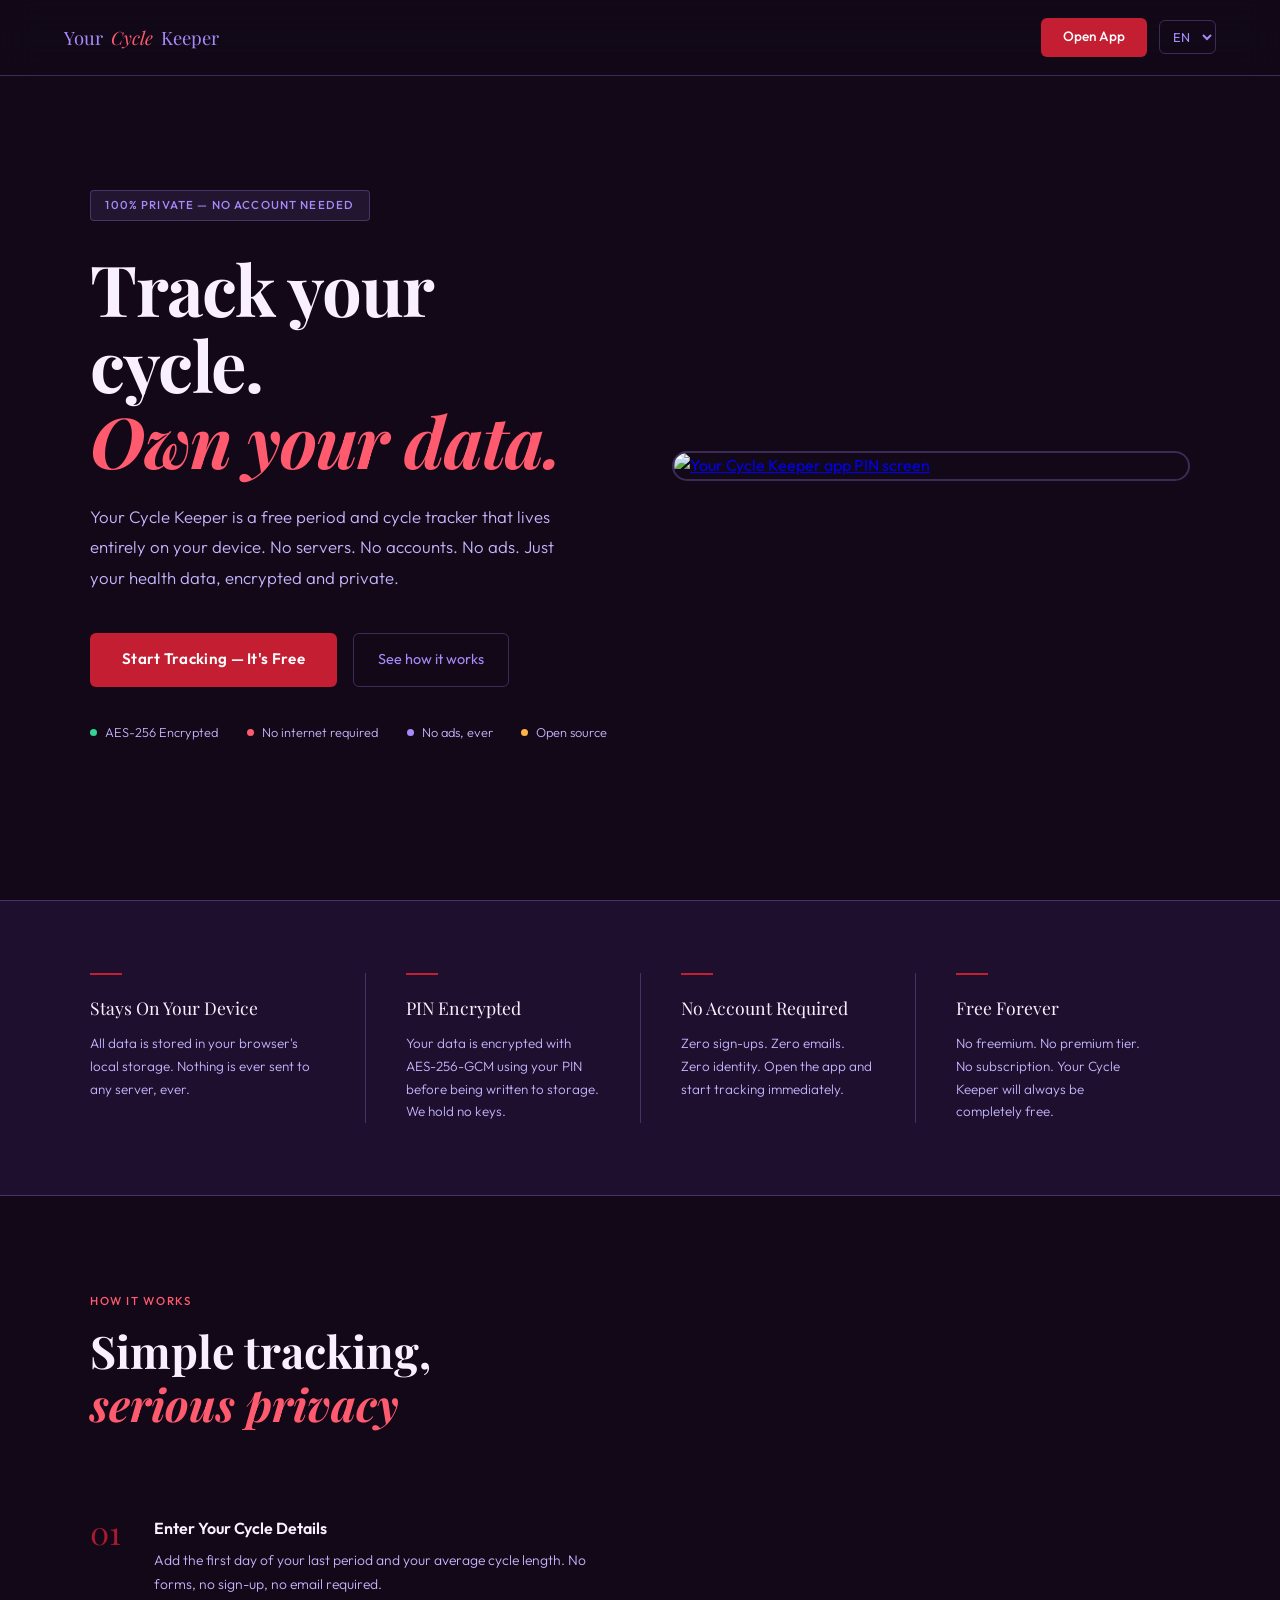
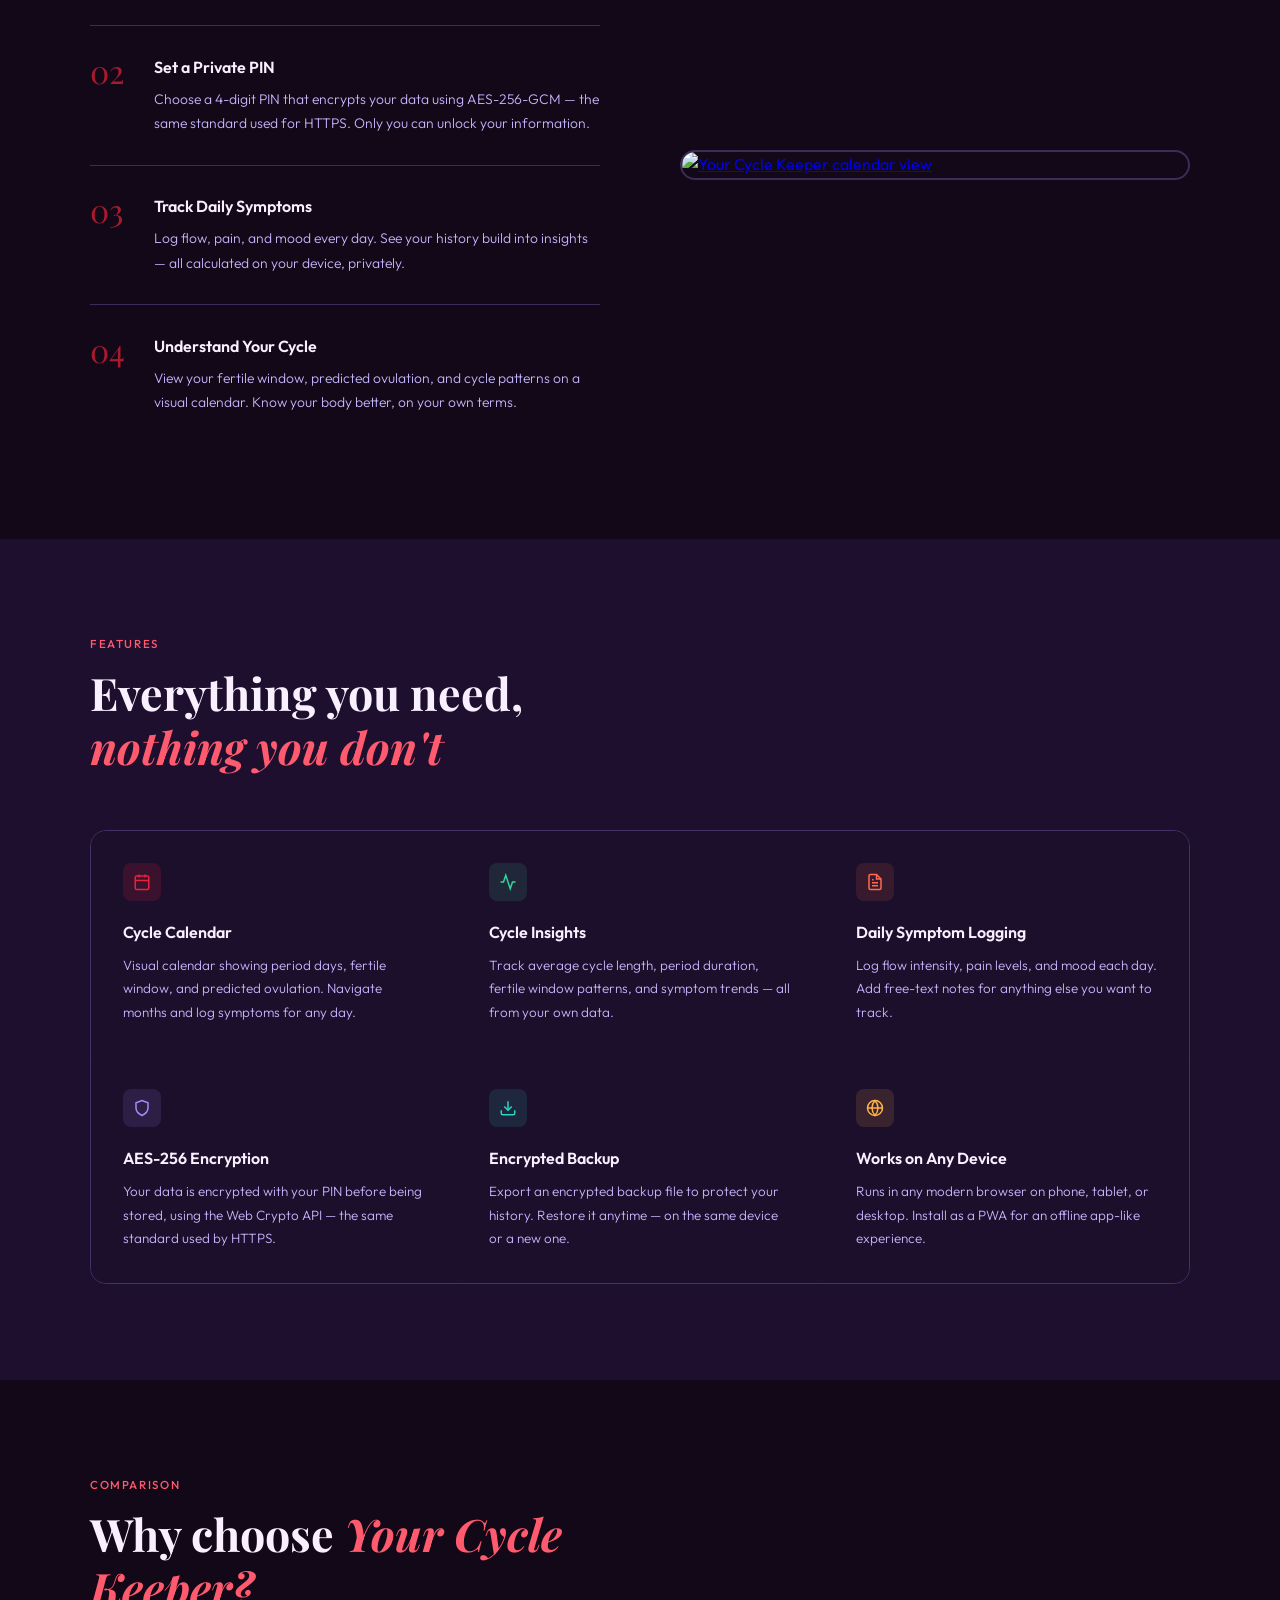
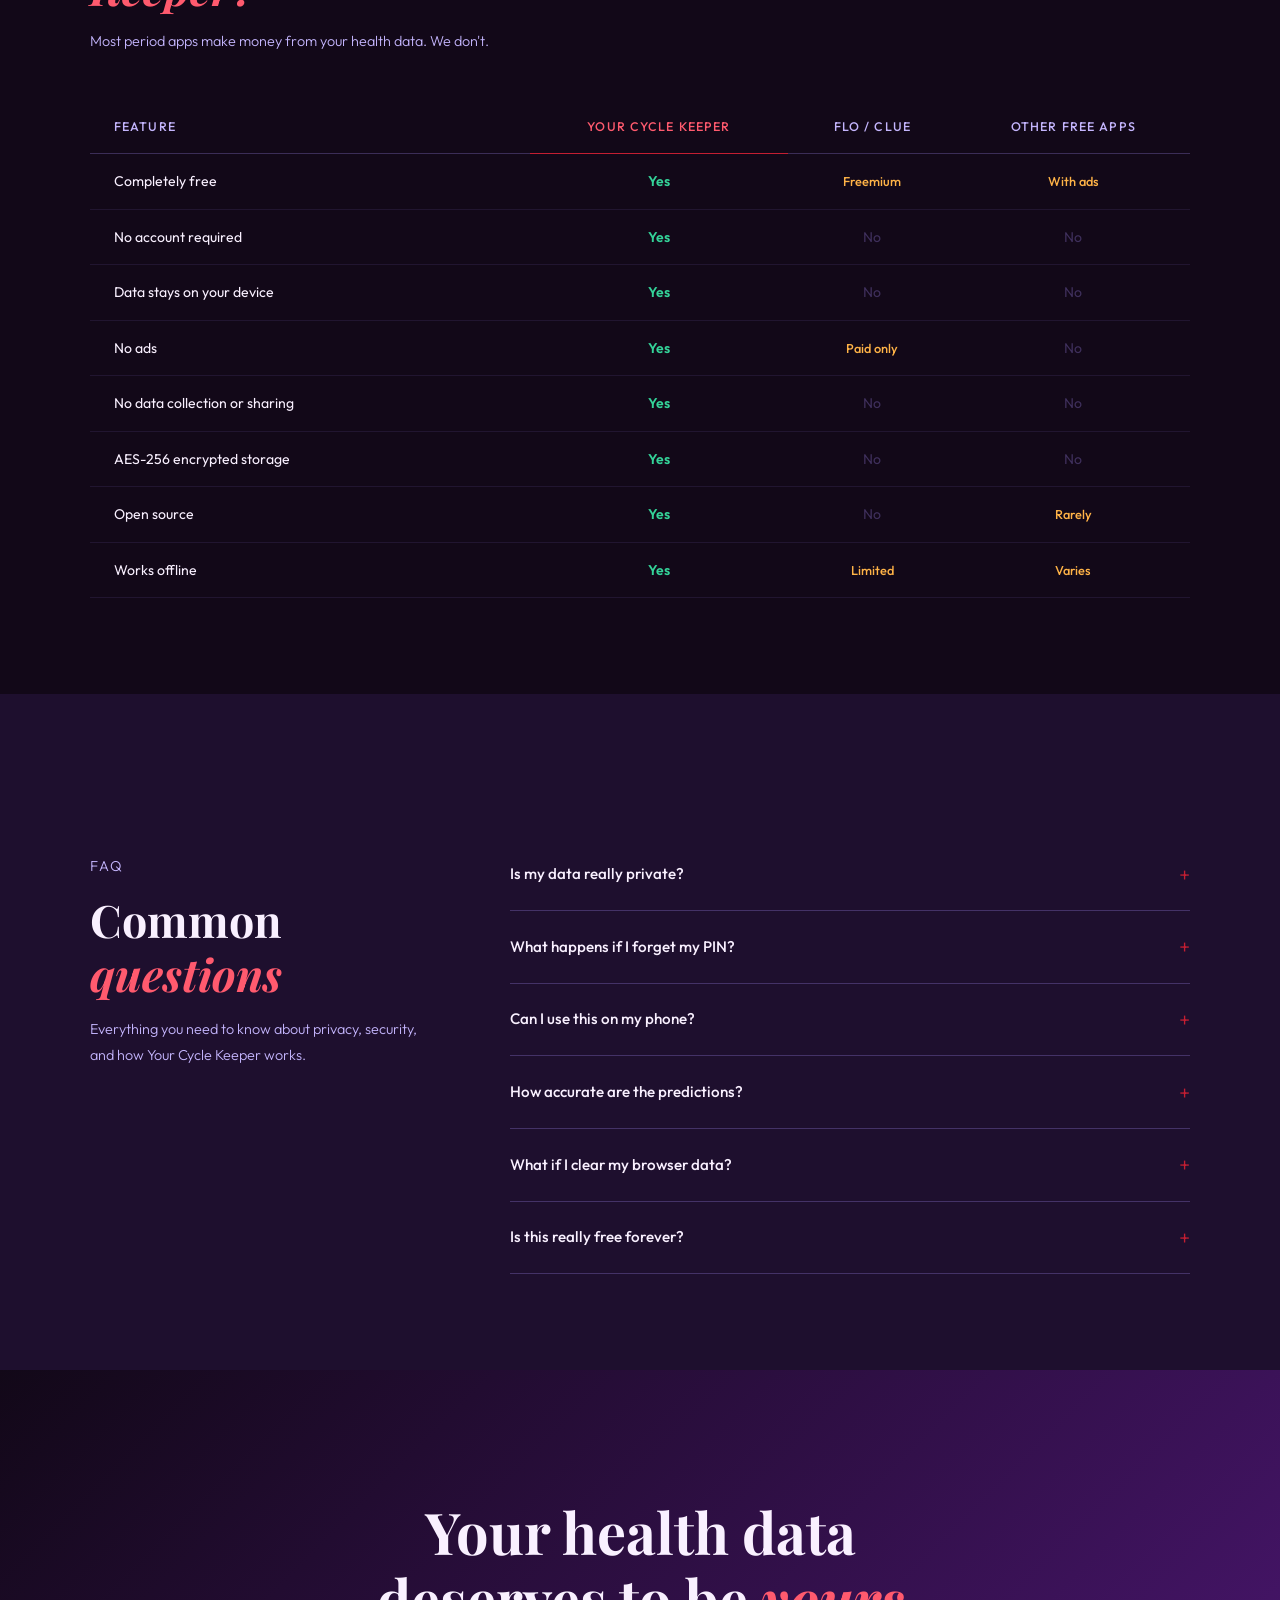
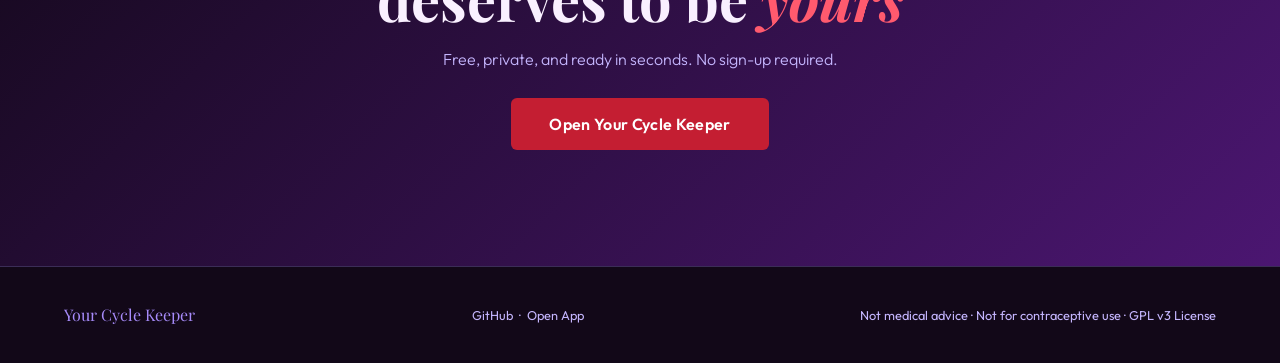
==== commit f115f1f1: "feat: enhance user experience with toast notifications and improved settings navigation - Added a to" ====
--- a/index.html
+++ b/index.html
@@ -3,6 +3,7 @@
   <head>
     <meta charset="UTF-8" />
     <meta name="viewport" content="width=device-width, initial-scale=1.0" />
+    <meta name="google-site-verification" content="ymbneWMVr53VCTfZ4IzJmM1MyZjg_Ur37TP0ndrXnYw" />
     <title>Your Cycle Keeper — Free Private Period & Cycle Tracker</title>
     <meta
       name="description"
@@ -29,30 +30,30 @@
       rel="icon"
       type="image/png"
       sizes="16x16"
-      href="icons/favicon-16x16.png"
+      href="icons/favicon-16x16.png?v=202603141312"
     />
     <link
       rel="icon"
       type="image/png"
       sizes="32x32"
-      href="icons/favicon-32x32.png"
+      href="icons/favicon-32x32.png?v=202603141312"
     />
     <link
       rel="icon"
       type="image/png"
       sizes="48x48"
-      href="icons/favicon-48x48.png"
+      href="icons/favicon-48x48.png?v=202603141312"
     />
     <link
       rel="icon"
       type="image/png"
       sizes="96x96"
-      href="icons/favicon-96x96.png"
+      href="icons/favicon-96x96.png?v=202603141312"
     />
     <link
       rel="apple-touch-icon"
       sizes="180x180"
-      href="icons/favicon-180x180.png"
+      href="icons/favicon-180x180.png?v=202603141312"
     />
     <meta name="theme-color" content="#120818" />
 
@@ -63,25 +64,78 @@
       property="og:image"
       content="https://yourcyclekeeper.web.app/icons/favicon-512x512.png"
     />
+    <script type="application/ld+json">
+      {
+        "@context": "https://schema.org",
+        "@type": "SoftwareApplication",
+        "name": "Your Cycle Keeper",
+        "operatingSystem": "Web",
+        "applicationCategory": "HealthApplication",
+        "offers": {
+          "@type": "Offer",
+          "price": "0",
+          "priceCurrency": "USD"
+        },
+        "description": "A free, private, AES-256 encrypted period and cycle tracker that works entirely in your browser. No accounts, no data collection, and no ads.",
+        "softwareVersion": "1.0",
+        "featureList": "AES-256 Encryption, Offline Support, PWA Support, Period Prediction, Symptom Tracking",
+        "screenshot": "https://yourcyclekeeper.web.app/icons/favicon-512x512.png"
+      }
+    </script>
+    <script type="application/ld+json">
+      {
+        "@context": "https://schema.org",
+        "@type": "FAQPage",
+        "mainEntity": [
+          {
+            "@type": "Question",
+            "name": "Is my data really private?",
+            "acceptedAnswer": {
+              "@type": "Answer",
+              "text": "Yes. Your Cycle Keeper has no server, no backend, and no analytics. Your data is encrypted with your PIN using AES-256-GCM via the browser's Web Crypto API and stored only on your device."
+            }
+          },
+          {
+            "@type": "Question",
+            "name": "How accurate are the predictions?",
+            "acceptedAnswer": {
+              "@type": "Answer",
+              "text": "Predictions are based on the Calendar Rhythm Method using your history. They become more accurate as you log more cycles. It is an estimation tool, not a contraceptive."
+            }
+          },
+          {
+            "@type": "Question",
+            "name": "Is it really free forever?",
+            "acceptedAnswer": {
+              "@type": "Answer",
+              "text": "Yes. Your Cycle Keeper is open-source software under the GPL v3 License. There is no premium tier, no subscription, and no ads — ever."
+            }
+          }
+        ]
+      }
+    </script>
 
     <style>
       @font-face {
         font-family: "Outfit";
-        src: url("/fonts/Outfit/Outfit-VariableFont_wght.ttf") format("truetype");
+        src: url("/fonts/Outfit/Outfit-VariableFont_wght.ttf")
+          format("truetype");
         font-weight: 100 900;
         font-style: normal;
         font-display: swap;
       }
       @font-face {
         font-family: "Playfair Display";
-        src: url("/fonts/Playfair_Display/PlayfairDisplay-VariableFont_wght.ttf") format("truetype");
+        src: url("/fonts/Playfair_Display/PlayfairDisplay-VariableFont_wght.ttf")
+          format("truetype");
         font-weight: 400 900;
         font-style: normal;
         font-display: swap;
       }
       @font-face {
         font-family: "Playfair Display";
-        src: url("/fonts/Playfair_Display/PlayfairDisplay-Italic-VariableFont_wght.ttf") format("truetype");
+        src: url("/fonts/Playfair_Display/PlayfairDisplay-Italic-VariableFont_wght.ttf")
+          format("truetype");
         font-weight: 400 900;
         font-style: italic;
         font-display: swap;
@@ -195,6 +249,25 @@
       .nav-cta:hover {
         background: var(--rose-light);
       }
+      .nav-lang {
+        background: transparent;
+        color: var(--lavender);
+        border: 1px solid var(--border);
+        border-radius: 6px;
+        padding: 0.45rem 0.55rem;
+        font-size: 0.8rem;
+        font-family: "Outfit", sans-serif;
+        cursor: pointer;
+        outline: none;
+        appearance: auto;
+      }
+      .nav-lang:hover {
+        border-color: var(--lavender);
+      }
+      .nav-lang option {
+        background: #1e0f2e;
+        color: var(--text);
+      }
 
       /* HERO */
       .hero {
@@ -661,15 +734,20 @@
         text-align: center;
         padding: 8rem 5vw;
       }
-      .cta-section img.cta-bg {
+      .cta-bg-wrapper {
         position: absolute;
         inset: 0;
-        width: 100%;
+        display: flex;
+        justify-content: center;
+        z-index: 0;
+        opacity: 0.6;
+        pointer-events: none;
+      }
+      .cta-bg-wrapper img {
         height: 100%;
+        width: auto;
         object-fit: contain;
-        object-position: center;
-        z-index: 0;
-        background: var(--bg);
+        flex-shrink: 0;
       }
       .cta-overlay {
         position: absolute;
@@ -820,504 +898,1053 @@
     <nav>
       <a href="#" class="nav-logo">Your <span>Cycle</span> Keeper</a>
       <div class="nav-actions">
-        <a href="/period-tracker/" target="_blank" class="nav-cta">Open App</a>
+        <a
+          href="/period-tracker/"
+          target="_blank"
+          class="nav-cta"
+          data-i18n="nav_open_app"
+          >Open App</a
+        >
+        <select id="landing-lang" class="nav-lang">
+          <option value="en">EN</option>
+        </select>
       </div>
     </nav>
 
     <main>
-    <!-- HERO -->
-    <section class="hero">
-      <div class="inner hero-inner">
-        <div class="hero-left">
-          <div class="hero-badge">100% Private — No Account Needed</div>
-          <h1>Track your cycle.<br /><em>Own your data.</em></h1>
-          <p class="hero-sub">
-            Your Cycle Keeper is a free period and cycle tracker that lives
-            entirely on your device. No servers. No accounts. No ads. Just your
-            health data, encrypted and private.
-          </p>
-          <div class="hero-actions">
-            <a href="/period-tracker/" target="_blank" class="btn-primary"
-              >Start Tracking — It's Free</a
-            >
-            <a href="#how-it-works" class="btn-ghost">See how it works</a>
-          </div>
-          <div class="hero-trust">
-            <div class="hero-trust-item">
-              <div class="trust-dot"></div>
-              AES-256 Encrypted
+      <!-- HERO -->
+      <section class="hero">
+        <div class="inner hero-inner">
+          <div class="hero-left">
+            <div class="hero-badge" data-i18n="hero_badge">
+              100% Private — No Account Needed
             </div>
-            <div class="hero-trust-item">
-              <div class="trust-dot red"></div>
-              No internet required
+            <h1 data-i18n-html="hero_h1">
+              Track your cycle.<br /><em>Own your data.</em>
+            </h1>
+            <p class="hero-sub" data-i18n="hero_sub">
+              Your Cycle Keeper is a free period and cycle tracker that lives
+              entirely on your device. No servers. No accounts. No ads. Just
+              your health data, encrypted and private.
+            </p>
+            <div class="hero-actions">
+              <a
+                href="/period-tracker/"
+                target="_blank"
+                class="btn-primary"
+                data-i18n="hero_btn_primary"
+                >Start Tracking — It's Free</a
+              >
+              <a
+                href="#how-it-works"
+                class="btn-ghost"
+                data-i18n="hero_btn_ghost"
+                >See how it works</a
+              >
             </div>
-            <div class="hero-trust-item">
-              <div class="trust-dot purple"></div>
-              No ads, ever
-            </div>
-            <div class="hero-trust-item">
-              <div class="trust-dot amber"></div>
-              Open source
-            </div>
-          </div>
-        </div>
-        <div class="hero-right">
-          <a href="/period-tracker/" target="_blank" class="hero-img-frame">
-            <img
-              src="icons/yourcyclekeeper_pinscreen.svg"
-              alt="Your Cycle Keeper app PIN screen"
-              loading="lazy"
-            />
-          </a>
-        </div>
-      </div>
-    </section>
-
-    <!-- PILLARS -->
-    <div class="pillars">
-      <div class="pillars-grid">
-        <div class="pillar reveal">
-          <div class="pillar-line"></div>
-          <h2>Stays On Your Device</h2>
-          <p>
-            All data is stored in your browser's local storage. Nothing is ever
-            sent to any server, ever.
-          </p>
-        </div>
-        <div class="pillar reveal">
-          <div class="pillar-line"></div>
-          <h2>PIN Encrypted</h2>
-          <p>
-            Your data is encrypted with AES-256-GCM using your PIN before being
-            written to storage. We hold no keys.
-          </p>
-        </div>
-        <div class="pillar reveal">
-          <div class="pillar-line"></div>
-          <h2>No Account Required</h2>
-          <p>
-            Zero sign-ups. Zero emails. Zero identity. Open the app and start
-            tracking immediately.
-          </p>
-        </div>
-        <div class="pillar reveal">
-          <div class="pillar-line"></div>
-          <h2>Free Forever</h2>
-          <p>
-            No freemium. No premium tier. No subscription. Your Cycle Keeper
-            will always be completely free.
-          </p>
-        </div>
-      </div>
-    </div>
-
-    <!-- HOW IT WORKS -->
-    <section class="how-section" id="how-it-works">
-      <div class="inner">
-        <p class="section-label reveal">How it works</p>
-        <h2 class="section-title reveal">
-          Simple tracking,<br /><em>serious privacy</em>
-        </h2>
-        <div class="how-layout">
-          <div class="how-steps">
-            <div class="how-step reveal">
-              <div class="step-num" aria-hidden="true">01</div>
-              <div class="step-content">
-                <h3>Enter Your Cycle Details</h3>
-                <p>
-                  Add the first day of your last period and your average cycle
-                  length. No forms, no sign-up, no email required.
-                </p>
+            <div class="hero-trust">
+              <div class="hero-trust-item">
+                <div class="trust-dot"></div>
+                <span data-i18n="trust_aes">AES-256 Encrypted</span>
               </div>
-            </div>
-            <div class="how-step reveal">
-              <div class="step-num" aria-hidden="true">02</div>
-              <div class="step-content">
-                <h3>Set a Private PIN</h3>
-                <p>
-                  Choose a 4-digit PIN that encrypts your data using AES-256-GCM
-                  — the same standard used for HTTPS. Only you can unlock your
-                  information.
-                </p>
+              <div class="hero-trust-item">
+                <div class="trust-dot red"></div>
+                <span data-i18n="trust_offline">No internet required</span>
               </div>
-            </div>
-            <div class="how-step reveal">
-              <div class="step-num" aria-hidden="true">03</div>
-              <div class="step-content">
-                <h3>Track Daily Symptoms</h3>
-                <p>
-                  Log flow, pain, and mood every day. See your history build
-                  into insights — all calculated on your device, privately.
-                </p>
+              <div class="hero-trust-item">
+                <div class="trust-dot purple"></div>
+                <span data-i18n="trust_ads">No ads, ever</span>
               </div>
-            </div>
-            <div class="how-step reveal">
-              <div class="step-num" aria-hidden="true">04</div>
-              <div class="step-content">
-                <h3>Understand Your Cycle</h3>
-                <p>
-                  View your fertile window, predicted ovulation, and cycle
-                  patterns on a visual calendar. Know your body better, on your
-                  own terms.
-                </p>
+              <div class="hero-trust-item">
+                <div class="trust-dot amber"></div>
+                <span data-i18n="trust_open">Open source</span>
               </div>
             </div>
           </div>
-          <a href="/period-tracker/" target="_blank" class="how-image reveal">
-            <img
-              src="icons/yourcyclekeeper_calendar.svg"
-              alt="Your Cycle Keeper calendar view"
-              loading="lazy"
-            />
-          </a>
+          <div class="hero-right">
+            <a href="/period-tracker/" target="_blank" class="hero-img-frame">
+              <img
+                src="icons/yourcyclekeeper_pinscreen.svg"
+                alt="Your Cycle Keeper app PIN screen"
+                loading="lazy"
+              />
+            </a>
+          </div>
         </div>
-      </div>
-    </section>
-
-    <!-- FEATURES -->
-    <section class="features-section">
-      <div class="inner">
-        <p class="section-label reveal">Features</p>
-        <h2 class="section-title reveal">
-          Everything you need,<br /><em>nothing you don't</em>
-        </h2>
-        <div class="features-grid">
-          <div class="feat-card reveal">
-            <div
-              class="feat-accent"
-              style="background: rgba(230, 35, 59, 0.15)"
-            >
-              <svg
-                viewBox="0 0 24 24"
-                fill="none"
-                stroke="#e6233b"
-                stroke-width="2"
-              >
-                <rect x="3" y="4" width="18" height="18" rx="2" />
-                <line x1="16" y1="2" x2="16" y2="6" />
-                <line x1="8" y1="2" x2="8" y2="6" />
-                <line x1="3" y1="10" x2="21" y2="10" />
-              </svg>
-            </div>
-            <h3>Cycle Calendar</h3>
-            <p>
-              Visual calendar showing period days, fertile window, and predicted
-              ovulation. Navigate months and log symptoms for any day.
+      </section>
+
+      <!-- PILLARS -->
+      <div class="pillars">
+        <div class="pillars-grid">
+          <div class="pillar reveal">
+            <div class="pillar-line"></div>
+            <h2 data-i18n="pillar1_h">Stays On Your Device</h2>
+            <p data-i18n="pillar1_p">
+              All data is stored in your browser's local storage. Nothing is
+              ever sent to any server, ever.
             </p>
           </div>
-          <div class="feat-card reveal">
-            <div
-              class="feat-accent"
-              style="background: rgba(52, 211, 153, 0.12)"
-            >
-              <svg
-                viewBox="0 0 24 24"
-                fill="none"
-                stroke="#34d399"
-                stroke-width="2"
-              >
-                <polyline points="22 12 18 12 15 21 9 3 6 12 2 12" />
-              </svg>
-            </div>
-            <h3>Cycle Insights</h3>
-            <p>
-              Track average cycle length, period duration, fertile window
-              patterns, and symptom trends — all from your own data.
+          <div class="pillar reveal">
+            <div class="pillar-line"></div>
+            <h2 data-i18n="pillar2_h">PIN Encrypted</h2>
+            <p data-i18n="pillar2_p">
+              Your data is encrypted with AES-256-GCM using your PIN before
+              being written to storage. We hold no keys.
             </p>
           </div>
-          <div class="feat-card reveal">
-            <div
-              class="feat-accent"
-              style="background: rgba(255, 107, 74, 0.12)"
-            >
-              <svg
-                viewBox="0 0 24 24"
-                fill="none"
-                stroke="#ff6b4a"
-                stroke-width="2"
-              >
-                <path
-                  d="M14 2H6a2 2 0 0 0-2 2v16a2 2 0 0 0 2 2h12a2 2 0 0 0 2-2V8z"
-                />
-                <polyline points="14 2 14 8 20 8" />
-                <line x1="16" y1="13" x2="8" y2="13" />
-                <line x1="16" y1="17" x2="8" y2="17" />
-                <polyline points="10 9 9 9 8 9" />
-              </svg>
-            </div>
-            <h3>Daily Symptom Logging</h3>
-            <p>
-              Log flow intensity, pain levels, and mood each day. Add free-text
-              notes for anything else you want to track.
+          <div class="pillar reveal">
+            <div class="pillar-line"></div>
+            <h2 data-i18n="pillar3_h">No Account Required</h2>
+            <p data-i18n="pillar3_p">
+              Zero sign-ups. Zero emails. Zero identity. Open the app and start
+              tracking immediately.
             </p>
           </div>
-          <div class="feat-card reveal">
-            <div
-              class="feat-accent"
-              style="background: rgba(167, 139, 250, 0.12)"
-            >
-              <svg
-                viewBox="0 0 24 24"
-                fill="none"
-                stroke="#a78bfa"
-                stroke-width="2"
-              >
-                <path d="M12 22s8-4 8-10V5l-8-3-8 3v7c0 6 8 10 8 10z" />
-              </svg>
-            </div>
-            <h3>AES-256 Encryption</h3>
-            <p>
-              Your data is encrypted with your PIN before being stored, using
-              the Web Crypto API — the same standard used by HTTPS.
-            </p>
-          </div>
-          <div class="feat-card reveal">
-            <div
-              class="feat-accent"
-              style="background: rgba(45, 212, 191, 0.12)"
-            >
-              <svg
-                viewBox="0 0 24 24"
-                fill="none"
-                stroke="#2dd4bf"
-                stroke-width="2"
-              >
-                <path d="M21 15v4a2 2 0 0 1-2 2H5a2 2 0 0 1-2-2v-4" />
-                <polyline points="7 10 12 15 17 10" />
-                <line x1="12" y1="15" x2="12" y2="3" />
-              </svg>
-            </div>
-            <h3>Encrypted Backup</h3>
-            <p>
-              Export an encrypted backup file to protect your history. Restore
-              it anytime — on the same device or a new one.
-            </p>
-          </div>
-          <div class="feat-card reveal">
-            <div
-              class="feat-accent"
-              style="background: rgba(255, 179, 71, 0.12)"
-            >
-              <svg
-                viewBox="0 0 24 24"
-                fill="none"
-                stroke="#ffb347"
-                stroke-width="2"
-              >
-                <circle cx="12" cy="12" r="10" />
-                <line x1="2" y1="12" x2="22" y2="12" />
-                <path
-                  d="M12 2a15.3 15.3 0 0 1 4 10 15.3 15.3 0 0 1-4 10 15.3 15.3 0 0 1-4-10 15.3 15.3 0 0 1 4-10z"
-                />
-              </svg>
-            </div>
-            <h3>Works on Any Device</h3>
-            <p>
-              Runs in any modern browser on phone, tablet, or desktop. Install
-              as a PWA for an offline app-like experience.
+          <div class="pillar reveal">
+            <div class="pillar-line"></div>
+            <h2 data-i18n="pillar4_h">Free Forever</h2>
+            <p data-i18n="pillar4_p">
+              No freemium. No premium tier. No subscription. Your Cycle Keeper
+              will always be completely free.
             </p>
           </div>
         </div>
       </div>
-    </section>
-
-    <!-- COMPARISON -->
-    <section class="comparison-section">
-      <div class="inner">
-        <p class="section-label reveal">Comparison</p>
-        <h2 class="section-title reveal">
-          Why choose <em>Your Cycle Keeper?</em>
-        </h2>
-        <p
-          style="
-            margin-top: 1rem;
-            color: var(--text-muted);
-            font-size: 0.9rem;
-            font-weight: 300;
-          "
-          class="reveal"
-        >
-          Most period apps make money from your health data. We don't.
-        </p>
-        <div style="overflow-x: auto" class="reveal">
-          <table class="comparison-table">
-            <thead>
-              <tr>
-                <th style="width: 40%">Feature</th>
-                <th class="col-us">Your Cycle Keeper</th>
-                <th>Flo / Clue</th>
-                <th>Other Free Apps</th>
-              </tr>
-            </thead>
-            <tbody>
-              <tr>
-                <td>Completely free</td>
-                <td class="col-us"><span class="check">Yes</span></td>
-                <td><span class="partial">Freemium</span></td>
-                <td><span class="partial">With ads</span></td>
-              </tr>
-              <tr>
-                <td>No account required</td>
-                <td class="col-us"><span class="check">Yes</span></td>
-                <td><span class="cross">No</span></td>
-                <td><span class="cross">No</span></td>
-              </tr>
-              <tr>
-                <td>Data stays on your device</td>
-                <td class="col-us"><span class="check">Yes</span></td>
-                <td><span class="cross">No</span></td>
-                <td><span class="cross">No</span></td>
-              </tr>
-              <tr>
-                <td>No ads</td>
-                <td class="col-us"><span class="check">Yes</span></td>
-                <td><span class="partial">Paid only</span></td>
-                <td><span class="cross">No</span></td>
-              </tr>
-              <tr>
-                <td>No data collection or sharing</td>
-                <td class="col-us"><span class="check">Yes</span></td>
-                <td><span class="cross">No</span></td>
-                <td><span class="cross">No</span></td>
-              </tr>
-              <tr>
-                <td>AES-256 encrypted storage</td>
-                <td class="col-us"><span class="check">Yes</span></td>
-                <td><span class="cross">No</span></td>
-                <td><span class="cross">No</span></td>
-              </tr>
-              <tr>
-                <td>Open source</td>
-                <td class="col-us"><span class="check">Yes</span></td>
-                <td><span class="cross">No</span></td>
-                <td><span class="partial">Rarely</span></td>
-              </tr>
-              <tr>
-                <td>Works offline</td>
-                <td class="col-us"><span class="check">Yes</span></td>
-                <td><span class="partial">Limited</span></td>
-                <td><span class="partial">Varies</span></td>
-              </tr>
-            </tbody>
-          </table>
-        </div>
-      </div>
-    </section>
-
-    <!-- FAQ -->
-    <section class="faq-section">
-      <div class="inner">
-        <div class="faq-layout">
-          <div class="faq-left reveal">
-            <p class="section-label">FAQ</p>
-            <h2 class="section-title">Common <em>questions</em></h2>
-            <p>
-              Everything you need to know about privacy, security, and how Your
-              Cycle Keeper works.
-            </p>
-          </div>
-          <div class="faq-right reveal">
-            <details>
-              <summary>Is my data really private?</summary>
-              <p>
-                Yes. Your Cycle Keeper has no server, no backend, and no
-                analytics of any kind. Your data is encrypted with your PIN
-                using AES-256-GCM via the browser's Web Crypto API and stored
-                only in your browser's IndexedDB. We have no ability to access
-                it even if we wanted to.
-              </p>
-            </details>
-            <details>
-              <summary>What happens if I forget my PIN?</summary>
-              <p>
-                For your security, there is no PIN recovery mechanism. If you
-                forget your PIN, the encrypted data cannot be recovered and will
-                be erased. This is intentional — it means no one can access your
-                data without your PIN. We strongly recommend exporting an
-                encrypted backup regularly.
-              </p>
-            </details>
-            <details>
-              <summary>Can I use this on my phone?</summary>
-              <p>
-                Yes. Your Cycle Keeper works in any modern mobile browser. You
-                can also install it as a Progressive Web App (PWA) from your
-                browser's "Add to Home Screen" option for a native app
-                experience that works offline.
-              </p>
-            </details>
-            <details>
-              <summary>How accurate are the predictions?</summary>
-              <p>
-                Predictions are based on the Calendar Rhythm Method using your
-                logged cycle history. They become more accurate as you log more
-                cycles. This is an estimation tool only — not a contraceptive.
-                Stress, illness, and medications can all shift cycle timing.
-              </p>
-            </details>
-            <details>
-              <summary>What if I clear my browser data?</summary>
-              <p>
-                Clearing browser cache is safe. However, clearing "cookies and
-                site data" in your browser settings will erase your cycle data.
-                Always export an encrypted backup before doing so. You can
-                restore it anytime from the Settings screen.
-              </p>
-            </details>
-            <details>
-              <summary>Is this really free forever?</summary>
-              <p>
-                Yes. Your Cycle Keeper is open-source software under the MIT
-                License. There is no premium tier, no subscription, and no ads —
-                ever. Optional donations support development but are never
-                required.
-              </p>
-            </details>
+
+      <!-- HOW IT WORKS -->
+      <section class="how-section" id="how-it-works">
+        <div class="inner">
+          <p class="section-label reveal" data-i18n="how_label">How it works</p>
+          <h2 class="section-title reveal" data-i18n-html="how_title">
+            Simple tracking,<br /><em>serious privacy</em>
+          </h2>
+          <div class="how-layout">
+            <div class="how-steps">
+              <div class="how-step reveal">
+                <div class="step-num" aria-hidden="true">01</div>
+                <div class="step-content">
+                  <h3 data-i18n="step1_h">Enter Your Cycle Details</h3>
+                  <p data-i18n="step1_p">
+                    Add the first day of your last period and your average cycle
+                    length. No forms, no sign-up, no email required.
+                  </p>
+                </div>
+              </div>
+              <div class="how-step reveal">
+                <div class="step-num" aria-hidden="true">02</div>
+                <div class="step-content">
+                  <h3 data-i18n="step2_h">Set a Private PIN</h3>
+                  <p data-i18n="step2_p">
+                    Choose a 4-digit PIN that encrypts your data using
+                    AES-256-GCM — the same standard used for HTTPS. Only you can
+                    unlock your information.
+                  </p>
+                </div>
+              </div>
+              <div class="how-step reveal">
+                <div class="step-num" aria-hidden="true">03</div>
+                <div class="step-content">
+                  <h3 data-i18n="step3_h">Track Daily Symptoms</h3>
+                  <p data-i18n="step3_p">
+                    Log flow, pain, and mood every day. See your history build
+                    into insights — all calculated on your device, privately.
+                  </p>
+                </div>
+              </div>
+              <div class="how-step reveal">
+                <div class="step-num" aria-hidden="true">04</div>
+                <div class="step-content">
+                  <h3 data-i18n="step4_h">Understand Your Cycle</h3>
+                  <p data-i18n="step4_p">
+                    View your fertile window, predicted ovulation, and cycle
+                    patterns on a visual calendar. Know your body better, on
+                    your own terms.
+                  </p>
+                </div>
+              </div>
+            </div>
+            <a href="/period-tracker/" target="_blank" class="how-image reveal">
+              <img
+                src="icons/yourcyclekeeper_calendar.svg"
+                alt="Your Cycle Keeper calendar view"
+                loading="lazy"
+              />
+            </a>
           </div>
         </div>
-      </div>
-    </section>
-
-    <!-- CTA -->
-    <section class="cta-section">
-      <img
-        class="cta-bg"
-        src="icons/yourcyclekeeper_background.png"
-        alt="Hearts and roses border"
-        loading="lazy"
-      />
-      <div class="cta-overlay"></div>
-      <div class="cta-inner">
-        <h2>Your health data<br />deserves to be <em>yours</em></h2>
-        <p>Free, private, and ready in seconds. No sign-up required.</p>
-        <a
-          href="/period-tracker/"
-          target="_blank"
-          class="btn-primary"
-          style="font-size: 1rem; padding: 1rem 2.4rem"
-          >Open Your Cycle Keeper</a
+      </section>
+
+      <!-- FEATURES -->
+      <section class="features-section">
+        <div class="inner">
+          <p class="section-label reveal" data-i18n="feat_label">Features</p>
+          <h2 class="section-title reveal" data-i18n-html="feat_title">
+            Everything you need,<br /><em>nothing you don't</em>
+          </h2>
+          <div class="features-grid">
+            <div class="feat-card reveal">
+              <div
+                class="feat-accent"
+                style="background: rgba(230, 35, 59, 0.15)"
+              >
+                <svg
+                  viewBox="0 0 24 24"
+                  fill="none"
+                  stroke="#e6233b"
+                  stroke-width="2"
+                >
+                  <rect x="3" y="4" width="18" height="18" rx="2" />
+                  <line x1="16" y1="2" x2="16" y2="6" />
+                  <line x1="8" y1="2" x2="8" y2="6" />
+                  <line x1="3" y1="10" x2="21" y2="10" />
+                </svg>
+              </div>
+              <h3 data-i18n="feat1_h">Cycle Calendar</h3>
+              <p data-i18n="feat1_p">
+                Visual calendar showing period days, fertile window, and
+                predicted ovulation. Navigate months and log symptoms for any
+                day.
+              </p>
+            </div>
+            <div class="feat-card reveal">
+              <div
+                class="feat-accent"
+                style="background: rgba(52, 211, 153, 0.12)"
+              >
+                <svg
+                  viewBox="0 0 24 24"
+                  fill="none"
+                  stroke="#34d399"
+                  stroke-width="2"
+                >
+                  <polyline points="22 12 18 12 15 21 9 3 6 12 2 12" />
+                </svg>
+              </div>
+              <h3 data-i18n="feat2_h">Cycle Insights</h3>
+              <p data-i18n="feat2_p">
+                Track average cycle length, period duration, fertile window
+                patterns, and symptom trends — all from your own data.
+              </p>
+            </div>
+            <div class="feat-card reveal">
+              <div
+                class="feat-accent"
+                style="background: rgba(255, 107, 74, 0.12)"
+              >
+                <svg
+                  viewBox="0 0 24 24"
+                  fill="none"
+                  stroke="#ff6b4a"
+                  stroke-width="2"
+                >
+                  <path
+                    d="M14 2H6a2 2 0 0 0-2 2v16a2 2 0 0 0 2 2h12a2 2 0 0 0 2-2V8z"
+                  />
+                  <polyline points="14 2 14 8 20 8" />
+                  <line x1="16" y1="13" x2="8" y2="13" />
+                  <line x1="16" y1="17" x2="8" y2="17" />
+                  <polyline points="10 9 9 9 8 9" />
+                </svg>
+              </div>
+              <h3 data-i18n="feat3_h">Daily Symptom Logging</h3>
+              <p data-i18n="feat3_p">
+                Log flow intensity, pain levels, and mood each day. Add
+                free-text notes for anything else you want to track.
+              </p>
+            </div>
+            <div class="feat-card reveal">
+              <div
+                class="feat-accent"
+                style="background: rgba(167, 139, 250, 0.12)"
+              >
+                <svg
+                  viewBox="0 0 24 24"
+                  fill="none"
+                  stroke="#a78bfa"
+                  stroke-width="2"
+                >
+                  <path d="M12 22s8-4 8-10V5l-8-3-8 3v7c0 6 8 10 8 10z" />
+                </svg>
+              </div>
+              <h3 data-i18n="feat4_h">AES-256 Encryption</h3>
+              <p data-i18n="feat4_p">
+                Your data is encrypted with your PIN before being stored, using
+                the Web Crypto API — the same standard used by HTTPS.
+              </p>
+            </div>
+            <div class="feat-card reveal">
+              <div
+                class="feat-accent"
+                style="background: rgba(45, 212, 191, 0.12)"
+              >
+                <svg
+                  viewBox="0 0 24 24"
+                  fill="none"
+                  stroke="#2dd4bf"
+                  stroke-width="2"
+                >
+                  <path d="M21 15v4a2 2 0 0 1-2 2H5a2 2 0 0 1-2-2v-4" />
+                  <polyline points="7 10 12 15 17 10" />
+                  <line x1="12" y1="15" x2="12" y2="3" />
+                </svg>
+              </div>
+              <h3 data-i18n="feat5_h">Encrypted Backup</h3>
+              <p data-i18n="feat5_p">
+                Export an encrypted backup file to protect your history. Restore
+                it anytime — on the same device or a new one.
+              </p>
+            </div>
+            <div class="feat-card reveal">
+              <div
+                class="feat-accent"
+                style="background: rgba(255, 179, 71, 0.12)"
+              >
+                <svg
+                  viewBox="0 0 24 24"
+                  fill="none"
+                  stroke="#ffb347"
+                  stroke-width="2"
+                >
+                  <circle cx="12" cy="12" r="10" />
+                  <line x1="2" y1="12" x2="22" y2="12" />
+                  <path
+                    d="M12 2a15.3 15.3 0 0 1 4 10 15.3 15.3 0 0 1-4 10 15.3 15.3 0 0 1-4-10 15.3 15.3 0 0 1 4-10z"
+                  />
+                </svg>
+              </div>
+              <h3 data-i18n="feat6_h">Works on Any Device</h3>
+              <p data-i18n="feat6_p">
+                Runs in any modern browser on phone, tablet, or desktop. Install
+                as a PWA for an offline app-like experience.
+              </p>
+            </div>
+          </div>
+        </div>
+      </section>
+
+      <!-- COMPARISON -->
+      <section class="comparison-section">
+        <div class="inner">
+          <p class="section-label reveal" data-i18n="cmp_label">Comparison</p>
+          <h2 class="section-title reveal" data-i18n-html="cmp_title">
+            Why choose <em>Your Cycle Keeper?</em>
+          </h2>
+          <p
+            style="
+              margin-top: 1rem;
+              color: var(--text-muted);
+              font-size: 0.9rem;
+              font-weight: 300;
+            "
+            class="reveal"
+            data-i18n="cmp_sub"
+          >
+            Most period apps make money from your health data. We don't.
+          </p>
+          <div style="overflow-x: auto" class="reveal">
+            <table class="comparison-table">
+              <thead>
+                <tr>
+                  <th style="width: 40%" data-i18n="cmp_col_feature">
+                    Feature
+                  </th>
+                  <th class="col-us">Your Cycle Keeper</th>
+                  <th>Flo / Clue</th>
+                  <th>Other Free Apps</th>
+                </tr>
+              </thead>
+              <tbody>
+                <tr>
+                  <td data-i18n="cmp_row1">Completely free</td>
+                  <td class="col-us"><span class="check">Yes</span></td>
+                  <td>
+                    <span class="partial" data-i18n="cmp_val_freemium"
+                      >Freemium</span
+                    >
+                  </td>
+                  <td>
+                    <span class="partial" data-i18n="cmp_val_with_ads"
+                      >With ads</span
+                    >
+                  </td>
+                </tr>
+                <tr>
+                  <td data-i18n="cmp_row2">No account required</td>
+                  <td class="col-us"><span class="check">Yes</span></td>
+                  <td><span class="cross">No</span></td>
+                  <td><span class="cross">No</span></td>
+                </tr>
+                <tr>
+                  <td data-i18n="cmp_row3">Data stays on your device</td>
+                  <td class="col-us"><span class="check">Yes</span></td>
+                  <td><span class="cross">No</span></td>
+                  <td><span class="cross">No</span></td>
+                </tr>
+                <tr>
+                  <td data-i18n="cmp_row4">No ads</td>
+                  <td class="col-us"><span class="check">Yes</span></td>
+                  <td>
+                    <span class="partial" data-i18n="cmp_val_paid_only"
+                      >Paid only</span
+                    >
+                  </td>
+                  <td><span class="cross">No</span></td>
+                </tr>
+                <tr>
+                  <td data-i18n="cmp_row5">No data collection or sharing</td>
+                  <td class="col-us"><span class="check">Yes</span></td>
+                  <td><span class="cross">No</span></td>
+                  <td><span class="cross">No</span></td>
+                </tr>
+                <tr>
+                  <td data-i18n="cmp_row6">AES-256 encrypted storage</td>
+                  <td class="col-us"><span class="check">Yes</span></td>
+                  <td><span class="cross">No</span></td>
+                  <td><span class="cross">No</span></td>
+                </tr>
+                <tr>
+                  <td data-i18n="cmp_row7">Open source</td>
+                  <td class="col-us"><span class="check">Yes</span></td>
+                  <td><span class="cross">No</span></td>
+                  <td>
+                    <span class="partial" data-i18n="cmp_val_rarely"
+                      >Rarely</span
+                    >
+                  </td>
+                </tr>
+                <tr>
+                  <td data-i18n="cmp_row8">Works offline</td>
+                  <td class="col-us"><span class="check">Yes</span></td>
+                  <td>
+                    <span class="partial" data-i18n="cmp_val_limited"
+                      >Limited</span
+                    >
+                  </td>
+                  <td>
+                    <span class="partial" data-i18n="cmp_val_varies"
+                      >Varies</span
+                    >
+                  </td>
+                </tr>
+              </tbody>
+            </table>
+          </div>
+        </div>
+      </section>
+
+      <!-- FAQ -->
+      <section class="faq-section">
+        <div class="inner">
+          <div class="faq-layout">
+            <div class="faq-left reveal">
+              <p class="section-label" data-i18n="faq_label">FAQ</p>
+              <h2 class="section-title" data-i18n-html="faq_title">
+                Common <em>questions</em>
+              </h2>
+              <p data-i18n="faq_sub">
+                Everything you need to know about privacy, security, and how
+                Your Cycle Keeper works.
+              </p>
+            </div>
+            <div class="faq-right reveal">
+              <details>
+                <summary data-i18n="faq1_q">Is my data really private?</summary>
+                <p data-i18n="faq1_a">
+                  Yes. Your Cycle Keeper has no server, no backend, and no
+                  analytics of any kind. Your data is encrypted with your PIN
+                  using AES-256-GCM via the browser's Web Crypto API and stored
+                  only in your browser's IndexedDB. We have no ability to access
+                  it even if we wanted to.
+                </p>
+              </details>
+              <details>
+                <summary data-i18n="faq2_q">
+                  What happens if I forget my PIN?
+                </summary>
+                <p data-i18n="faq2_a">
+                  For your security, there is no PIN recovery mechanism. If you
+                  forget your PIN, the encrypted data cannot be recovered and
+                  will be erased. This is intentional — it means no one can
+                  access your data without your PIN. We strongly recommend
+                  exporting an encrypted backup regularly.
+                </p>
+              </details>
+              <details>
+                <summary data-i18n="faq3_q">
+                  Can I use this on my phone?
+                </summary>
+                <p data-i18n="faq3_a">
+                  Yes. Your Cycle Keeper works in any modern mobile browser. You
+                  can also install it as a Progressive Web App (PWA) from your
+                  browser's "Add to Home Screen" option for a native app
+                  experience that works offline.
+                </p>
+              </details>
+              <details>
+                <summary data-i18n="faq4_q">
+                  How accurate are the predictions?
+                </summary>
+                <p data-i18n="faq4_a">
+                  Predictions are based on the Calendar Rhythm Method using your
+                  logged cycle history. They become more accurate as you log
+                  more cycles. This is an estimation tool only — not a
+                  contraceptive. Stress, illness, and medications can all shift
+                  cycle timing.
+                </p>
+              </details>
+              <details>
+                <summary data-i18n="faq5_q">
+                  What if I clear my browser data?
+                </summary>
+                <p data-i18n="faq5_a">
+                  Clearing browser cache is safe. However, clearing "cookies and
+                  site data" in your browser settings will erase your cycle
+                  data. Always export an encrypted backup before doing so. You
+                  can restore it anytime from the Settings screen.
+                </p>
+              </details>
+              <details>
+                <summary data-i18n="faq6_q">
+                  Is this really free forever?
+                </summary>
+                <p data-i18n="faq6_a">
+                  Yes. Your Cycle Keeper is open-source software under the GPL
+                  v3 License. There is no premium tier, no subscription, and no
+                  ads — ever. Optional donations support development but are
+                  never required.
+                </p>
+              </details>
+            </div>
+          </div>
+        </div>
+      </section>
+
+      <!-- CTA -->
+      <section class="cta-section">
+        <div class="cta-bg-wrapper">
+          <img src="icons/yourcyclekeeper_background.png" alt="" />
+          <img src="icons/yourcyclekeeper_background.png" alt="" />
+          <img src="icons/yourcyclekeeper_background.png" alt="" />
+        </div>
+        <div class="cta-overlay"></div>
+        <div class="cta-inner">
+          <h2 data-i18n-html="cta_h2">
+            Your health data<br />deserves to be <em>yours</em>
+          </h2>
+          <p data-i18n="cta_sub">
+            Free, private, and ready in seconds. No sign-up required.
+          </p>
+          <a
+            href="/period-tracker/"
+            target="_blank"
+            class="btn-primary"
+            style="font-size: 1rem; padding: 1rem 2.4rem"
+            data-i18n="cta_btn"
+            >Open Your Cycle Keeper</a
+          >
+        </div>
+      </section>
+
+      <!-- FOOTER -->
+      <footer>
+        <span class="footer-logo">Your Cycle Keeper</span>
+        <span>
+          <a
+            href="https://github.com/pythonime-lab/yourcyclekeeper"
+            target="_blank"
+            >GitHub</a
+          >
+          &nbsp;&middot;&nbsp;
+          <a href="/period-tracker/" target="_blank" data-i18n="footer_open"
+            >Open App</a
+          >
+        </span>
+        <span data-i18n="footer_legal"
+          >Not medical advice &middot; Not for contraceptive use &middot; GPL v3
+          License</span
         >
-      </div>
-    </section>
-
-    <!-- FOOTER -->
-    <footer>
-      <span class="footer-logo">Your Cycle Keeper</span>
-      <span>
-        <a
-          href="https://github.com/pythonime-lab/yourcyclekeeper"
-          target="_blank"
-          >GitHub</a
-        >
-        &nbsp;&middot;&nbsp;
-        <a href="/period-tracker/" target="_blank">Open App</a>
-      </span>
-      <span
-        >Not medical advice &middot; Not for contraceptive use &middot; MIT
-        License</span
-      >
-    </footer>
+      </footer>
     </main>
+
+    <script>
+      (function () {
+        const LANG_KEY = "yck_lang";
+        const SUPPORTED = ["en"];
+
+        const LOCALES = {
+          en: {
+            nav_open_app: "Open App",
+            hero_badge: "100% Private — No Account Needed",
+            hero_h1: "Track your cycle.<br /><em>Own your data.</em>",
+            hero_sub:
+              "Your Cycle Keeper is a free period and cycle tracker that lives entirely on your device. No servers. No accounts. No ads. Just your health data, encrypted and private.",
+            hero_btn_primary: "Start Tracking — It's Free",
+            hero_btn_ghost: "See how it works",
+            trust_aes: "AES-256 Encrypted",
+            trust_offline: "No internet required",
+            trust_ads: "No ads, ever",
+            trust_open: "Open source",
+            pillar1_h: "Stays On Your Device",
+            pillar1_p:
+              "All data is stored in your browser's local storage. Nothing is ever sent to any server, ever.",
+            pillar2_h: "PIN Encrypted",
+            pillar2_p:
+              "Your data is encrypted with AES-256-GCM using your PIN before being written to storage. We hold no keys.",
+            pillar3_h: "No Account Required",
+            pillar3_p:
+              "Zero sign-ups. Zero emails. Zero identity. Open the app and start tracking immediately.",
+            pillar4_h: "Free Forever",
+            pillar4_p:
+              "No freemium. No premium tier. No subscription. Your Cycle Keeper will always be completely free.",
+            how_label: "How it works",
+            how_title: "Simple tracking,<br /><em>serious privacy</em>",
+            step1_h: "Enter Your Cycle Details",
+            step1_p:
+              "Add the first day of your last period and your average cycle length. No forms, no sign-up, no email required.",
+            step2_h: "Set a Private PIN",
+            step2_p:
+              "Choose a 4-digit PIN that encrypts your data using AES-256-GCM — the same standard used for HTTPS. Only you can unlock your information.",
+            step3_h: "Track Daily Symptoms",
+            step3_p:
+              "Log flow, pain, and mood every day. See your history build into insights — all calculated on your device, privately.",
+            step4_h: "Understand Your Cycle",
+            step4_p:
+              "View your fertile window, predicted ovulation, and cycle patterns on a visual calendar. Know your body better, on your own terms.",
+            feat_label: "Features",
+            feat_title: "Everything you need,<br /><em>nothing you don't</em>",
+            feat1_h: "Cycle Calendar",
+            feat1_p:
+              "Visual calendar showing period days, fertile window, and predicted ovulation. Navigate months and log symptoms for any day.",
+            feat2_h: "Cycle Insights",
+            feat2_p:
+              "Track average cycle length, period duration, fertile window patterns, and symptom trends — all from your own data.",
+            feat3_h: "Daily Symptom Logging",
+            feat3_p:
+              "Log flow intensity, pain levels, and mood each day. Add free-text notes for anything else you want to track.",
+            feat4_h: "AES-256 Encryption",
+            feat4_p:
+              "Your data is encrypted with your PIN before being stored, using the Web Crypto API — the same standard used by HTTPS.",
+            feat5_h: "Encrypted Backup",
+            feat5_p:
+              "Export an encrypted backup file to protect your history. Restore it anytime — on the same device or a new one.",
+            feat6_h: "Works on Any Device",
+            feat6_p:
+              "Runs in any modern browser on phone, tablet, or desktop. Install as a PWA for an offline app-like experience.",
+            cmp_label: "Comparison",
+            cmp_title: "Why choose <em>Your Cycle Keeper?</em>",
+            cmp_sub:
+              "Most period apps make money from your health data. We don't.",
+            cmp_col_feature: "Feature",
+            cmp_row1: "Completely free",
+            cmp_row2: "No account required",
+            cmp_row3: "Data stays on your device",
+            cmp_row4: "No ads",
+            cmp_row5: "No data collection or sharing",
+            cmp_row6: "AES-256 encrypted storage",
+            cmp_row7: "Open source",
+            cmp_row8: "Works offline",
+            cmp_val_freemium: "Freemium",
+            cmp_val_with_ads: "With ads",
+            cmp_val_paid_only: "Paid only",
+            cmp_val_limited: "Limited",
+            cmp_val_varies: "Varies",
+            cmp_val_rarely: "Rarely",
+            faq_label: "FAQ",
+            faq_title: "Common <em>questions</em>",
+            faq_sub:
+              "Everything you need to know about privacy, security, and how Your Cycle Keeper works.",
+            faq1_q: "Is my data really private?",
+            faq1_a:
+              "Yes. Your Cycle Keeper has no server, no backend, and no analytics of any kind. Your data is encrypted with your PIN using AES-256-GCM via the browser's Web Crypto API and stored only in your browser's IndexedDB. We have no ability to access it even if we wanted to.",
+            faq2_q: "What happens if I forget my PIN?",
+            faq2_a:
+              "For your security, there is no PIN recovery mechanism. If you forget your PIN, the encrypted data cannot be recovered and will be erased. This is intentional — it means no one can access your data without your PIN. We strongly recommend exporting an encrypted backup regularly.",
+            faq3_q: "Can I use this on my phone?",
+            faq3_a:
+              'Yes. Your Cycle Keeper works in any modern mobile browser. You can also install it as a Progressive Web App (PWA) from your browser\'s "Add to Home Screen" option for a native app experience that works offline.',
+            faq4_q: "How accurate are the predictions?",
+            faq4_a:
+              "Predictions are based on the Calendar Rhythm Method using your logged cycle history. They become more accurate as you log more cycles. This is an estimation tool only — not a contraceptive. Stress, illness, and medications can all shift cycle timing.",
+            faq5_q: "What if I clear my browser data?",
+            faq5_a:
+              'Clearing browser cache is safe. However, clearing "cookies and site data" in your browser settings will erase your cycle data. Always export an encrypted backup before doing so. You can restore it anytime from the Settings screen.',
+            faq6_q: "Is this really free forever?",
+            faq6_a:
+              "Yes. Your Cycle Keeper is open-source software under the GPL v3 License. There is no premium tier, no subscription, and no ads — ever. Optional donations support development but are never required.",
+            cta_h2: "Your health data<br />deserves to be <em>yours</em>",
+            cta_sub:
+              "Free, private, and ready in seconds. No sign-up required.",
+            cta_btn: "Open Your Cycle Keeper",
+            footer_open: "Open App",
+            footer_legal:
+              "Not medical advice \u00b7 Not for contraceptive use \u00b7 GPL v3 License",
+          },
+          ru: {
+            nav_open_app: "Открыть приложение",
+            hero_badge: "100% приватно — без регистрации",
+            hero_h1: "Следите за циклом.<br /><em>Владейте данными.</em>",
+            hero_sub:
+              "Your Cycle Keeper — бесплатный трекер цикла, который работает полностью на вашем устройстве. Без серверов. Без аккаунтов. Без рекламы. Только ваши зашифрованные и приватные данные.",
+            hero_btn_primary: "Начать — это бесплатно",
+            hero_btn_ghost: "Как это работает",
+            trust_aes: "Шифрование AES-256",
+            trust_offline: "Работает без интернета",
+            trust_ads: "Без рекламы",
+            trust_open: "Открытый исходный код",
+            pillar1_h: "Данные на вашем устройстве",
+            pillar1_p:
+              "Все данные хранятся в локальном хранилище браузера. Ничто никогда не отправляется на серверы.",
+            pillar2_h: "Шифрование PIN-кодом",
+            pillar2_p:
+              "Данные шифруются с помощью AES-256-GCM и вашего PIN-кода перед сохранением. Мы не храним ключи.",
+            pillar3_h: "Без регистрации",
+            pillar3_p:
+              "Никакой регистрации, email, личных данных. Откройте приложение и сразу начинайте.",
+            pillar4_h: "Навсегда бесплатно",
+            pillar4_p:
+              "Без freemium, без подписки. Your Cycle Keeper всегда будет полностью бесплатным.",
+            how_label: "Как это работает",
+            how_title:
+              "Простое отслеживание,<br /><em>серьёзная приватность</em>",
+            step1_h: "Введите данные о цикле",
+            step1_p:
+              "Укажите первый день последней менструации и среднюю длину цикла. Никаких форм, никакой регистрации.",
+            step2_h: "Задайте PIN-код",
+            step2_p:
+              "Выберите 4-значный PIN, который шифрует данные с помощью AES-256-GCM — стандарта HTTPS. Только вы можете разблокировать свои данные.",
+            step3_h: "Записывайте симптомы",
+            step3_p:
+              "Отмечайте интенсивность выделений, уровень боли и настроение каждый день. Вся аналитика рассчитывается локально.",
+            step4_h: "Понимайте свой цикл",
+            step4_p:
+              "Просматривайте фертильное окно, прогноз овуляции и паттерны цикла на визуальном календаре.",
+            feat_label: "Возможности",
+            feat_title: "Всё необходимое,<br /><em>ничего лишнего</em>",
+            feat1_h: "Календарь цикла",
+            feat1_p:
+              "Визуальный календарь с днями менструации, фертильным окном и прогнозом овуляции. Записывайте симптомы для любого дня.",
+            feat2_h: "Аналитика цикла",
+            feat2_p:
+              "Средняя длина цикла, продолжительность менструации и тенденции — всё рассчитывается на основе ваших данных.",
+            feat3_h: "Ежедневный дневник",
+            feat3_p:
+              "Записывайте интенсивность выделений, уровень боли и настроение. Добавляйте заметки.",
+            feat4_h: "Шифрование AES-256",
+            feat4_p:
+              "Данные шифруются вашим PIN перед сохранением с использованием Web Crypto API — стандарта HTTPS.",
+            feat5_h: "Зашифрованный бэкап",
+            feat5_p:
+              "Экспортируйте зашыфраваны файл резервной копии. Восстановите его в любое время на этом или новом устройстве.",
+            feat6_h: "Работает на любом устройстве",
+            feat6_p:
+              "Работает в любом современном браузере. Установите как PWA для офлайн-приложения.",
+            cmp_label: "Сравнение",
+            cmp_title: "Почему <em>Your Cycle Keeper?</em>",
+            cmp_sub:
+              "Большинство приложений зарабатывают на ваших данных. Мы — нет.",
+            cmp_col_feature: "Функция",
+            cmp_row1: "Полностью бесплатно",
+            cmp_row2: "Без регистрации",
+            cmp_row3: "Данные остаются на устройстве",
+            cmp_row4: "Без рекламы",
+            cmp_row5: "Без сбора и передачи данных",
+            cmp_row6: "Хранилище с AES-256",
+            cmp_row7: "Открытый исходный код",
+            cmp_row8: "Работает офлайн",
+            cmp_val_freemium: "Freemium",
+            cmp_val_with_ads: "С рекламой",
+            cmp_val_paid_only: "Только платная",
+            cmp_val_limited: "Частично",
+            cmp_val_varies: "По-разному",
+            cmp_val_rarely: "Редко",
+            faq_label: "Вопросы",
+            faq_title: "Частые <em>вопросы</em>",
+            faq_sub:
+              "Всё о приватности, безопасности и работе Your Cycle Keeper.",
+            faq1_q: "Мои данные действительно приватны?",
+            faq1_a:
+              "Да. У Your Cycle Keeper нет сервера, бэкенда и аналитики. Ваши данные шифруются PIN-кодом с помощью AES-256-GCM через Web Crypto API и хранятся только в IndexedDB вашего браузера. Мы не имеем доступа к ним.",
+            faq2_q: "Что будет, если я забуду PIN?",
+            faq2_a:
+              "В целях безопасности механизма восстановления PIN не существует. Если вы забудете PIN, зашифрованные данные невозможно будет восстановить и они будут удалены. Это сделано намеренно. Мы настоятельно рекомендуем регулярно делать зашифрованную резервную копию.",
+            faq3_q: "Можно ли использовать на телефоне?",
+            faq3_a:
+              "Да. Your Cycle Keeper работает в любом современном мобильном браузере. Вы также можете установить его как Progressive Web App (PWA) через «Добавить на главный экран».",
+            faq4_q: "Насколько точны прогнозы?",
+            faq4_a:
+              "Прогнозы основаны на методе календарного ритма с учётом истории. Они становятся точнее по мере добавления данных. Это инструмент оценки — не контрацептив.",
+            faq5_q: "Что если я очищу данные браузера?",
+            faq5_a:
+              "Очистка кэша браузера безопасна. Однако очистка «cookies и данные сайтов» удалит ваши данные. Всегда делайте резервную копию заранее. Восстановить её можно в Настройках.",
+            faq6_q: "Это действительно навсегда бесплатно?",
+            faq6_a:
+              "Да. Your Cycle Keeper — открытое ПО под лицензией GPL v3. Нет премиум-подписки, нет рекламы. Необязательные пожертвования поддерживают разработку.",
+            cta_h2:
+              "Ваши данные о здоровье<br />заслуживают быть <em>вашими</em>",
+            cta_sub:
+              "Бесплатно, приватно и готово за секунды. Без регистрации.",
+            cta_btn: "Открыть Your Cycle Keeper",
+            footer_open: "Открыть приложение",
+            footer_legal:
+              "Не является медицинской консультацией \u00b7 Не для контрацепции \u00b7 Лицензия GPL v3",
+          },
+          be: {
+            nav_open_app: "Адкрыць праграму",
+            hero_badge: "100% прыватна — без рэгістрацыі",
+            hero_h1: "Сачыце за цыклам.<br /><em>Валодайце данымі.</em>",
+            hero_sub:
+              "Your Cycle Keeper — бясплатны трэкер цыкла, які працуе цалкам на вашай прыладзе. Без сервераў. Без акаўнтаў. Без рэкламы. Толькі вашы зашыфраваныя і прыватныя даныя.",
+            hero_btn_primary: "Пачаць — гэта бясплатна",
+            hero_btn_ghost: "Як гэта працуе",
+            trust_aes: "Шыфраванне AES-256",
+            trust_offline: "Працуе без інтэрнэту",
+            trust_ads: "Без рэкламы",
+            trust_open: "Адкрыты зыходны код",
+            pillar1_h: "Даныя на вашай прыладзе",
+            pillar1_p:
+              "Усе даныя захоўваюцца ў лакальным сховішчы браўзера. Нішто ніколі не адпраўляецца на серверы.",
+            pillar2_h: "Шыфраванне PIN-кодам",
+            pillar2_p:
+              "Даныя шыфруюцца з дапамогай AES-256-GCM і вашага PIN-коду перад захаваннем. Мы не захоўваем ключы.",
+            pillar3_h: "Без рэгістрацыі",
+            pillar3_p:
+              "Ніякай рэгістрацыі, email, асабістых даных. Адкрыйце праграму і адразу пачынайце.",
+            pillar4_h: "Назаўжды бясплатна",
+            pillar4_p:
+              "Без freemium, без падпіскі. Your Cycle Keeper заўсёды будзе цалкам бясплатным.",
+            how_label: "Як гэта працуе",
+            how_title:
+              "Простае адсочванне,<br /><em>сур'ёзная прыватнасць</em>",
+            step1_h: "Увядзіце даныя аб цыкле",
+            step1_p:
+              "Укажыце першы дзень апошняй менструацыі і сярэднюю даўжыню цыкла. Ніякіх формаў, ніякай рэгістрацыі.",
+            step2_h: "Задайце PIN-код",
+            step2_p:
+              "Абярыце 4-значны PIN, які шыфруе даныя з дапамогай AES-256-GCM — стандарту HTTPS. Толькі вы можаце разблакаваць свае даныя.",
+            step3_h: "Запісвайце сімптомы",
+            step3_p:
+              "Адзначайце інтэнсіўнасць выдзяленняў, узровень болю і настрой кожны дзень. Уся аналітыка разлічваецца лакальна.",
+            step4_h: "Разумейце свой цыкл",
+            step4_p:
+              "Праглядайце фертыльнае акно, прагноз авуляцыі і паттэрны цыкла на візуальным календары.",
+            feat_label: "Магчымасці",
+            feat_title: "Усё неабходнае,<br /><em>нічога лішняга</em>",
+            feat1_h: "Каляндар цыкла",
+            feat1_p:
+              "Візуальны каляндар з днямі менструацыі, фертыльным акном і прагнозам авуляцыі.",
+            feat2_h: "Аналітыка цыкла",
+            feat2_p:
+              "Сярэдняя даўжыня цыкла, працягласць менструацыі і тэндэнцыі — усё разлічваецца на аснове вашых даных.",
+            feat3_h: "Штодзённы дзённік",
+            feat3_p:
+              "Запісвайце інтэнсіўнасць выдзяленняў, узровень болю і настрой. Дадавайце нататкі.",
+            feat4_h: "Шыфраванне AES-256",
+            feat4_p:
+              "Даныя шыфруюцца вашым PIN перад захаваннем з выкарыстаннем Web Crypto API.",
+            feat5_h: "Зашыфраваная рэзервовая копія",
+            feat5_p:
+              "Экспартуйце зашыфраваны файл. Аднавіце яго ў любы час на гэтай або новай прыладзе.",
+            feat6_h: "Працуе на любой прыладзе",
+            feat6_p:
+              "Працуе ў любым сучасным браўзеры. Усталюйце як PWA для афлайн-рэжыму.",
+            cmp_label: "Параўнанне",
+            cmp_title: "Чаму <em>Your Cycle Keeper?</em>",
+            cmp_sub: "Большасць праграм зарабляюць на вашых даных. Мы — не.",
+            cmp_col_feature: "Функцыя",
+            cmp_row1: "Цалкам бясплатна",
+            cmp_row2: "Без рэгістрацыі",
+            cmp_row3: "Даныя застаюцца на прыладзе",
+            cmp_row4: "Без рэкламы",
+            cmp_row5: "Без збору і перадачы даных",
+            cmp_row6: "Сховішча з AES-256",
+            cmp_row7: "Адкрыты зыходны код",
+            cmp_row8: "Працуе афлайн",
+            cmp_val_freemium: "Freemium",
+            cmp_val_with_ads: "З рэкламай",
+            cmp_val_paid_only: "Толькі платная",
+            cmp_val_limited: "Часткова",
+            cmp_val_varies: "Па-рознаму",
+            cmp_val_rarely: "Рэдка",
+            faq_label: "Пытанні",
+            faq_title: "Частыя <em>пытанні</em>",
+            faq_sub: "Усё аб прыватнасці, бяспецы і рабоце Your Cycle Keeper.",
+            faq1_q: "Мае даныя сапраўды прыватныя?",
+            faq1_a:
+              "Так. У Your Cycle Keeper няма сервера, бэкенда і аналітыкі. Вашы даныя шыфруюцца PIN-кодам з дапамогай AES-256-GCM праз Web Crypto API і захоўваюцца толькі ў IndexedDB вашага браўзера.",
+            faq2_q: "Што будзе, калі я забуду PIN?",
+            faq2_a:
+              "З мэтаў бяспекі механізму аднаўлення PIN не існуе. Калі вы забудзецеся PIN, зашыфраваныя даныя немагчыма будзе аднавіць і яны будуць выдалены. Настойліва рэкамендуем рэгулярна рабіць зашыфраваную рэзервовую копію.",
+            faq3_q: "Ці можна выкарыстоўваць на тэлефоне?",
+            faq3_a:
+              "Так. Your Cycle Keeper працуе ў любым сучасным мабільным браўзеры. Вы таксама можаце ўсталяваць яго як Progressive Web App (PWA) праз «Дадаць на галоўны экран».",
+            faq4_q: "Наколькі дакладныя прагнозы?",
+            faq4_a:
+              "Прагнозы заснаваны на метадзе календарнага рытму з улікам гісторыі. Яны становяцца дакладнейшымі па меры дадання даных. Гэта інструмент ацэнкі — не кантрацэптыў.",
+            faq5_q: "Што калі я ачышчу даныя браўзера?",
+            faq5_a:
+              "Ачыстка кэша браўзера бяспечная. Аднак ачыстка «cookies і даных сайтаў» выдаліць вашы даныя. Заўсёды рабіце рэзервовую копію загадзя.",
+            faq6_q: "Гэта сапраўды назаўжды бясплатна?",
+            faq6_a:
+              "Так. Your Cycle Keeper — адкрытае ПА пад ліцэнзіяй GPL v3. Няма прэміум-падпіскі, няма рэкламы.",
+            cta_h2:
+              "Вашы даныя аб здароўі<br />заслугоўваюць быць <em>вашымі</em>",
+            cta_sub:
+              "Бясплатна, прыватна і гатова за секунды. Без рэгістрацыі.",
+            cta_btn: "Адкрыць Your Cycle Keeper",
+            footer_open: "Адкрыць праграму",
+            footer_legal:
+              "Не з'яўляецца медыцынскай кансультацыяй \u00b7 Не для кантрацэпцыі \u00b7 Ліцэнзія GPL v3",
+          },
+          es: {
+            nav_open_app: "Abrir aplicación",
+            hero_badge: "100% Privada — Sin cuenta necesaria",
+            hero_h1: "Rastrea tu ciclo.<br /><em>Tus datos, tuyos.</em>",
+            hero_sub:
+              "Your Cycle Keeper es un rastreador de ciclo gratuito que vive completamente en tu dispositivo. Sin servidores. Sin cuentas. Sin anuncios. Solo tus datos de salud, cifrados y privados.",
+            hero_btn_primary: "Comenzar — Es gratis",
+            hero_btn_ghost: "Cómo funciona",
+            trust_aes: "Cifrado AES-256",
+            trust_offline: "Sin internet requerido",
+            trust_ads: "Sin anuncios",
+            trust_open: "Código abierto",
+            pillar1_h: "En tu dispositivo",
+            pillar1_p:
+              "Todos los datos se almacenan en el almacenamiento local del navegador. Nada se envía jamás a ningún servidor.",
+            pillar2_h: "Cifrado con PIN",
+            pillar2_p:
+              "Tus datos se cifran con AES-256-GCM usando tu PIN antes de guardarse. No guardamos las claves.",
+            pillar3_h: "Sin cuenta requerida",
+            pillar3_p:
+              "Cero registros. Cero correos. Cero identidad. Abre la aplicación y comienza a rastrear de inmediato.",
+            pillar4_h: "Gratis para siempre",
+            pillar4_p:
+              "Sin freemium, sin suscripción. Your Cycle Keeper siempre será completamente gratuito.",
+            how_label: "Cómo funciona",
+            how_title: "Seguimiento simple,<br /><em>privacidad seria</em>",
+            step1_h: "Ingresa los detalles de tu ciclo",
+            step1_p:
+              "Añade el primer día de tu último período y la duración promedio de tu ciclo. Sin formularios, sin registro.",
+            step2_h: "Establece un PIN privado",
+            step2_p:
+              "Elige un PIN de 4 dígitos que cifra tus datos con AES-256-GCM — el mismo estándar de HTTPS. Solo tú puedes desbloquear tu información.",
+            step3_h: "Registra síntomas diarios",
+            step3_p:
+              "Anota el flujo, el dolor y el estado de ánimo cada día. Todo se calcula en tu dispositivo, de forma privada.",
+            step4_h: "Comprende tu ciclo",
+            step4_p:
+              "Visualiza tu ventana fértil, la ovulación prevista y los patrones del ciclo en un calendario visual.",
+            feat_label: "Características",
+            feat_title: "Todo lo que necesitas,<br /><em>nada más</em>",
+            feat1_h: "Calendario del ciclo",
+            feat1_p:
+              "Calendario visual con días de período, ventana fértil y ovulación prevista. Navega meses y registra síntomas.",
+            feat2_h: "Perspectivas del ciclo",
+            feat2_p:
+              "Duración promedio del ciclo, duración del período y tendencias de síntomas — todo desde tus datos.",
+            feat3_h: "Registro diario de síntomas",
+            feat3_p:
+              "Registra intensidad del flujo, niveles de dolor y estado de ánimo. Añade notas de texto libre.",
+            feat4_h: "Cifrado AES-256",
+            feat4_p:
+              "Tus datos se cifran con tu PIN antes de guardarse, usando la Web Crypto API — el mismo estándar que HTTPS.",
+            feat5_h: "Copia de seguridad cifrada",
+            feat5_p:
+              "Exporta un archivo de copia de seguridad cifrada. Restáuralo cuando quieras — en el mismo dispositivo o uno nuevo.",
+            feat6_h: "Funciona en cualquier dispositivo",
+            feat6_p:
+              "Funciona en cualquier navegador moderno. Instálalo como PWA para una experiencia sin conexión.",
+            cmp_label: "Comparación",
+            cmp_title: "¿Por qué <em>Your Cycle Keeper?</em>",
+            cmp_sub:
+              "La mayoría de las apps de ciclo ganan dinero con tus datos. Nosotros no.",
+            cmp_col_feature: "Característica",
+            cmp_row1: "Completamente gratis",
+            cmp_row2: "Sin cuenta requerida",
+            cmp_row3: "Datos en tu dispositivo",
+            cmp_row4: "Sin anuncios",
+            cmp_row5: "Sin recopilación de datos",
+            cmp_row6: "Almacenamiento AES-256",
+            cmp_row7: "Código abierto",
+            cmp_row8: "Funciona sin conexión",
+            cmp_val_freemium: "Freemium",
+            cmp_val_with_ads: "Con anuncios",
+            cmp_val_paid_only: "Solo versión paga",
+            cmp_val_limited: "Limitado",
+            cmp_val_varies: "Varía",
+            cmp_val_rarely: "Raramente",
+            faq_label: "FAQ",
+            faq_title: "Preguntas <em>frecuentes</em>",
+            faq_sub:
+              "Todo lo que necesitas saber sobre privacidad, seguridad y cómo funciona Your Cycle Keeper.",
+            faq1_q: "¿Mis datos son realmente privados?",
+            faq1_a:
+              "Sí. Your Cycle Keeper no tiene servidor, backend ni analíticas. Tus datos se cifran con tu PIN usando AES-256-GCM a través de la Web Crypto API del navegador y se almacenan solo en el IndexedDB de tu navegador. No podemos acceder a ellos.",
+            faq2_q: "¿Qué pasa si olvido mi PIN?",
+            faq2_a:
+              "Por seguridad, no existe mecanismo de recuperación de PIN. Si olvidas tu PIN, los datos cifrados no se pueden recuperar y serán borrados. Recomendamos exportar una copia de seguridad cifrada regularmente.",
+            faq3_q: "¿Puedo usarlo en mi teléfono?",
+            faq3_a:
+              "Sí. Your Cycle Keeper funciona en cualquier navegador móvil moderno. También puedes instalarlo como Progressive Web App (PWA) desde «Añadir a pantalla de inicio».",
+            faq4_q: "¿Qué tan precisas son las predicciones?",
+            faq4_a:
+              "Las predicciones se basan en el Método del Ritmo del Calendario usando tu historial de ciclos. Se vuelven más precisas a medida que registras más ciclos. Es solo una herramienta de estimación — no un anticonceptivo.",
+            faq5_q: "¿Qué pasa si borro los datos del navegador?",
+            faq5_a:
+              "Borrar la caché del navegador es seguro. Sin embargo, borrar «cookies y datos del sitio» borrará tus datos del ciclo. Siempre exporta una copia de seguridad antes.",
+            faq6_q: "¿Es realmente gratuito para siempre?",
+            faq6_a:
+              "Sí. Your Cycle Keeper es software de código abierto bajo la Licencia GPL v3. No hay nivel premium, suscripción ni anuncios.",
+            cta_h2: "Tus datos de salud<br />merecen ser <em>tuyos</em>",
+            cta_sub:
+              "Gratis, privado y listo en segundos. Sin registro requerido.",
+            cta_btn: "Abrir Your Cycle Keeper",
+            footer_open: "Abrir aplicación",
+            footer_legal:
+              "No es consejo médico \u00b7 No para uso anticonceptivo \u00b7 Licencia GPL v3",
+          },
+        };
+
+        function detectLang() {
+          try {
+            const s = localStorage.getItem(LANG_KEY);
+            if (s && SUPPORTED.includes(s)) return s;
+          } catch (_) {}
+          const nav = (navigator.language || "en").split("-")[0].toLowerCase();
+          return SUPPORTED.includes(nav) ? nav : "en";
+        }
+
+        function applyLang(lang) {
+          const locale = LOCALES[lang] || LOCALES.en;
+          document.documentElement.lang = lang;
+          document.querySelectorAll("[data-i18n]").forEach((el) => {
+            const key = el.dataset.i18n;
+            if (locale[key] !== undefined) el.textContent = locale[key];
+          });
+          document.querySelectorAll("[data-i18n-html]").forEach((el) => {
+            const key = el.dataset.i18nHtml;
+            if (locale[key] !== undefined) el.innerHTML = locale[key];
+          });
+          const sel = document.getElementById("landing-lang");
+          if (sel) sel.value = lang;
+          try {
+            localStorage.setItem(LANG_KEY, lang);
+          } catch (_) {}
+        }
+
+        const currentLang = detectLang();
+
+        document.addEventListener("DOMContentLoaded", function () {
+          applyLang(currentLang);
+          const sel = document.getElementById("landing-lang");
+          if (sel) {
+            sel.value = currentLang;
+            sel.addEventListener("change", function () {
+              applyLang(sel.value);
+            });
+          }
+        });
+      })();
+    </script>
 
     <script>
       const observer = new IntersectionObserver(
